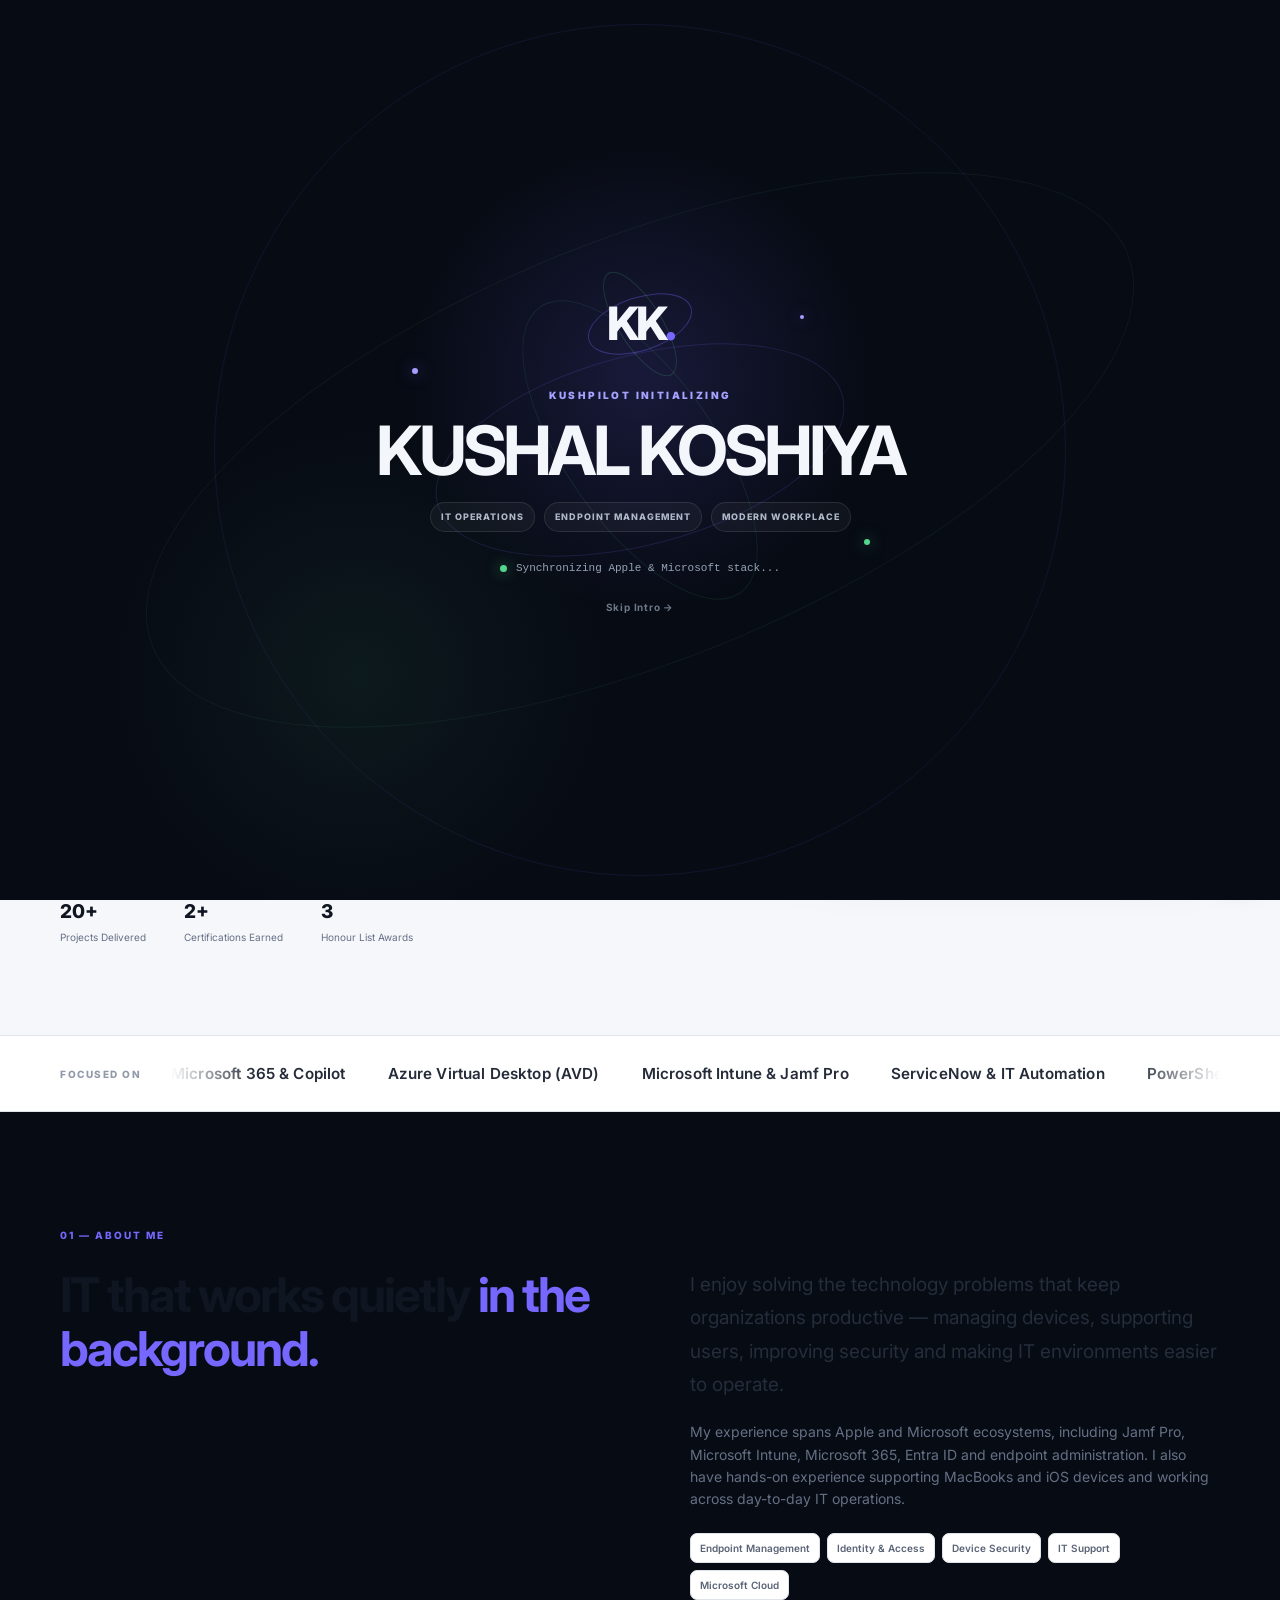
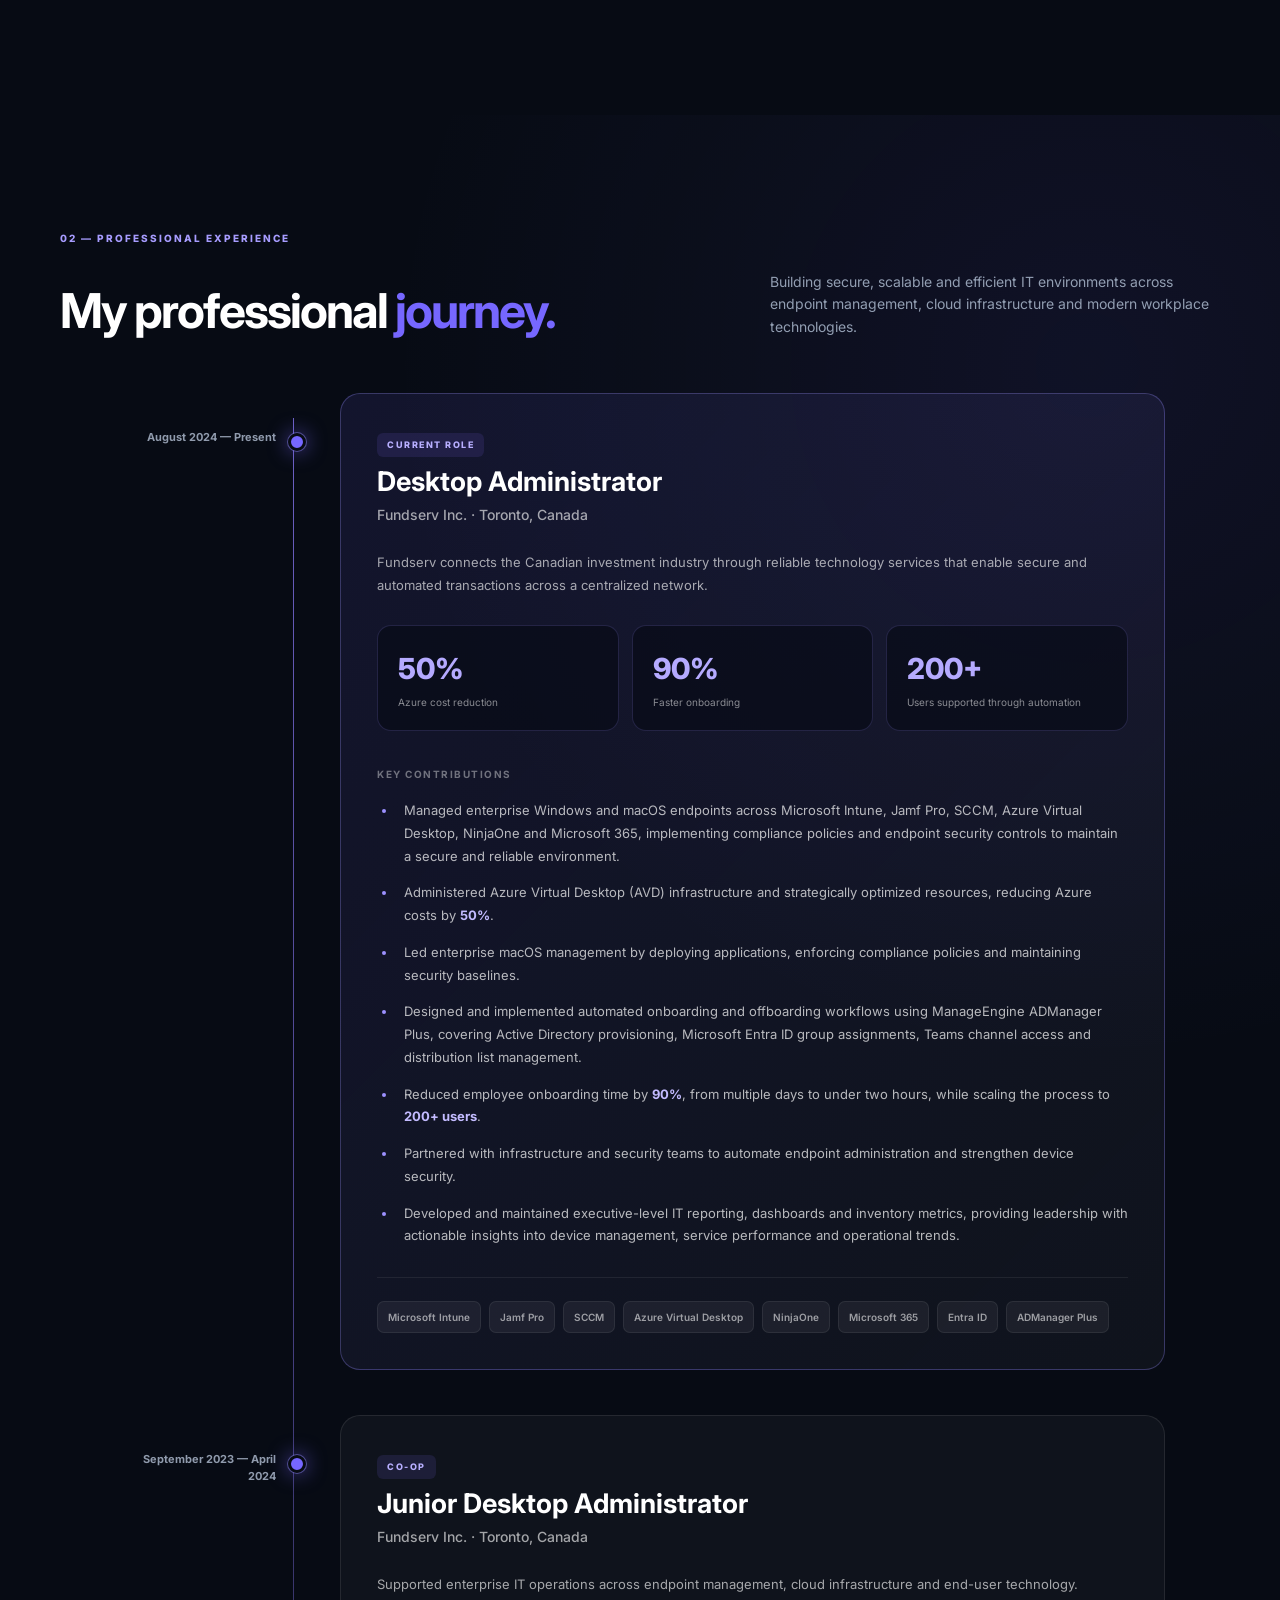
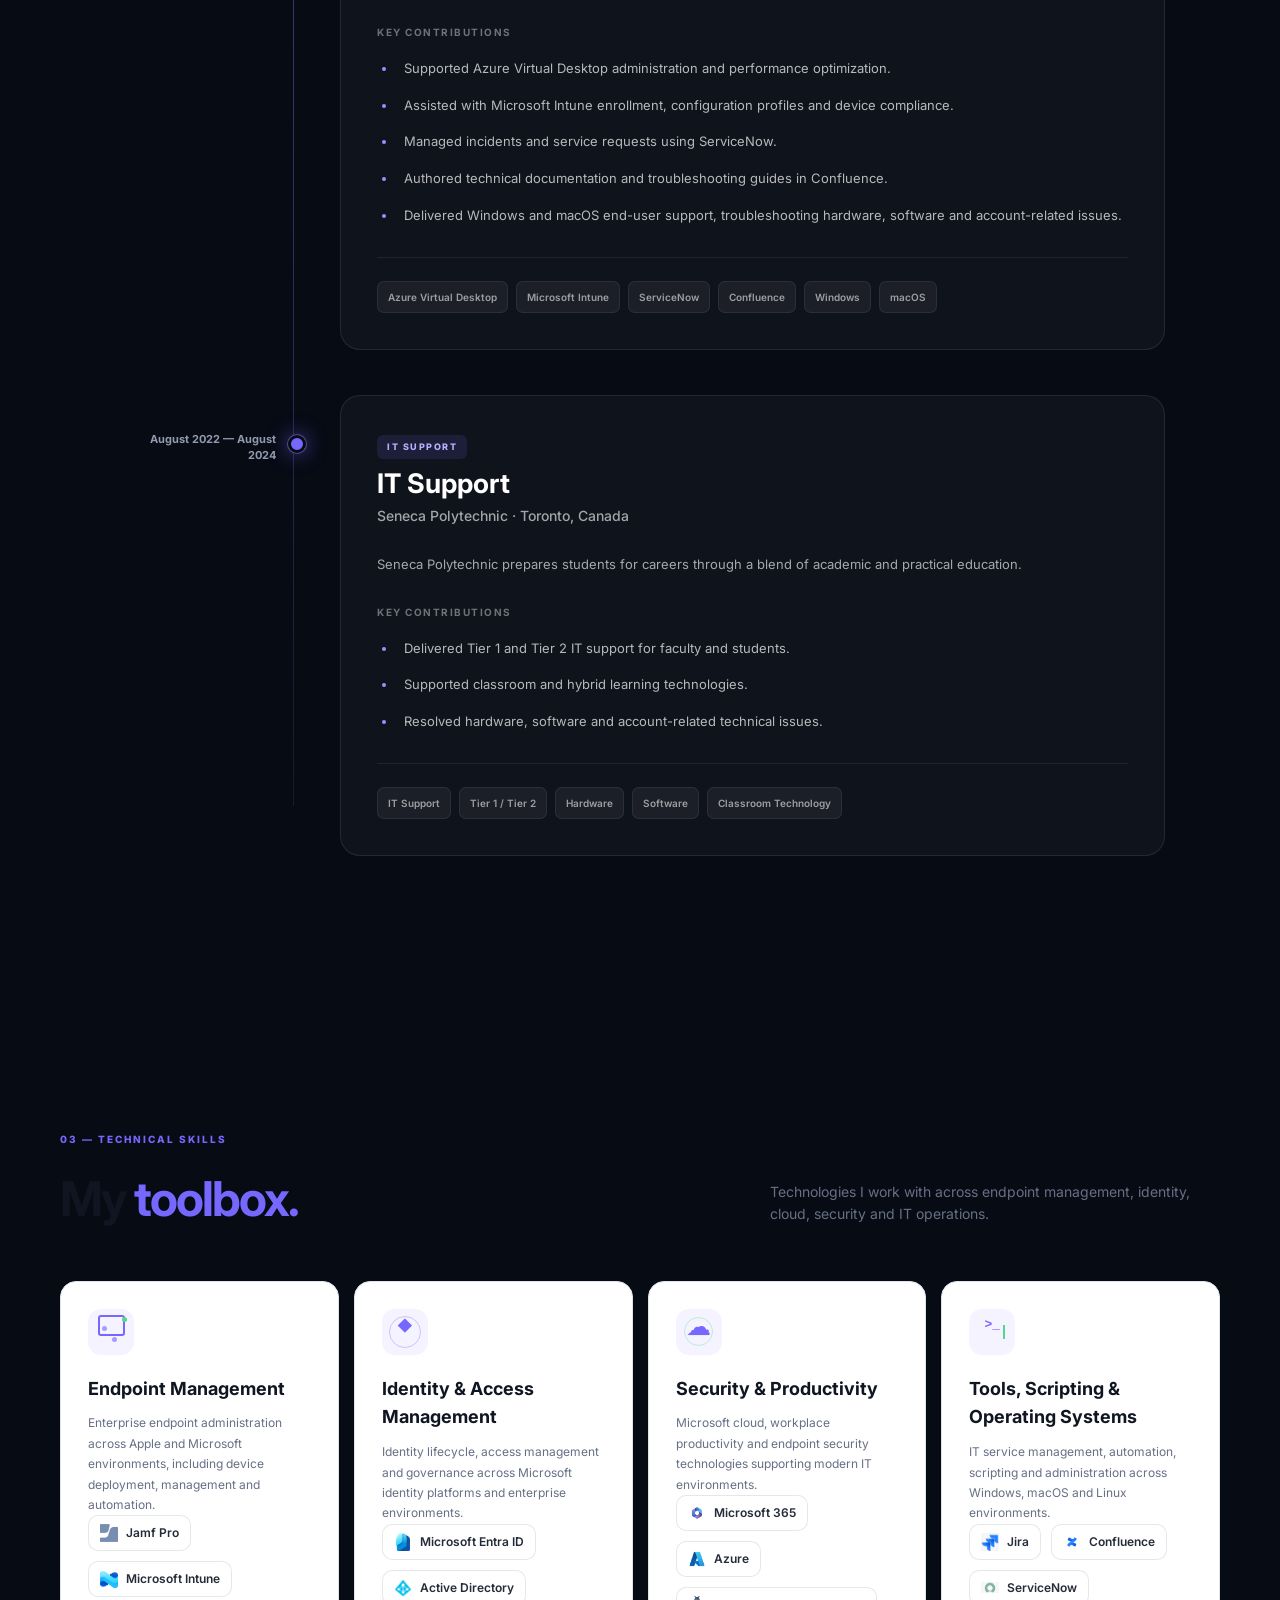
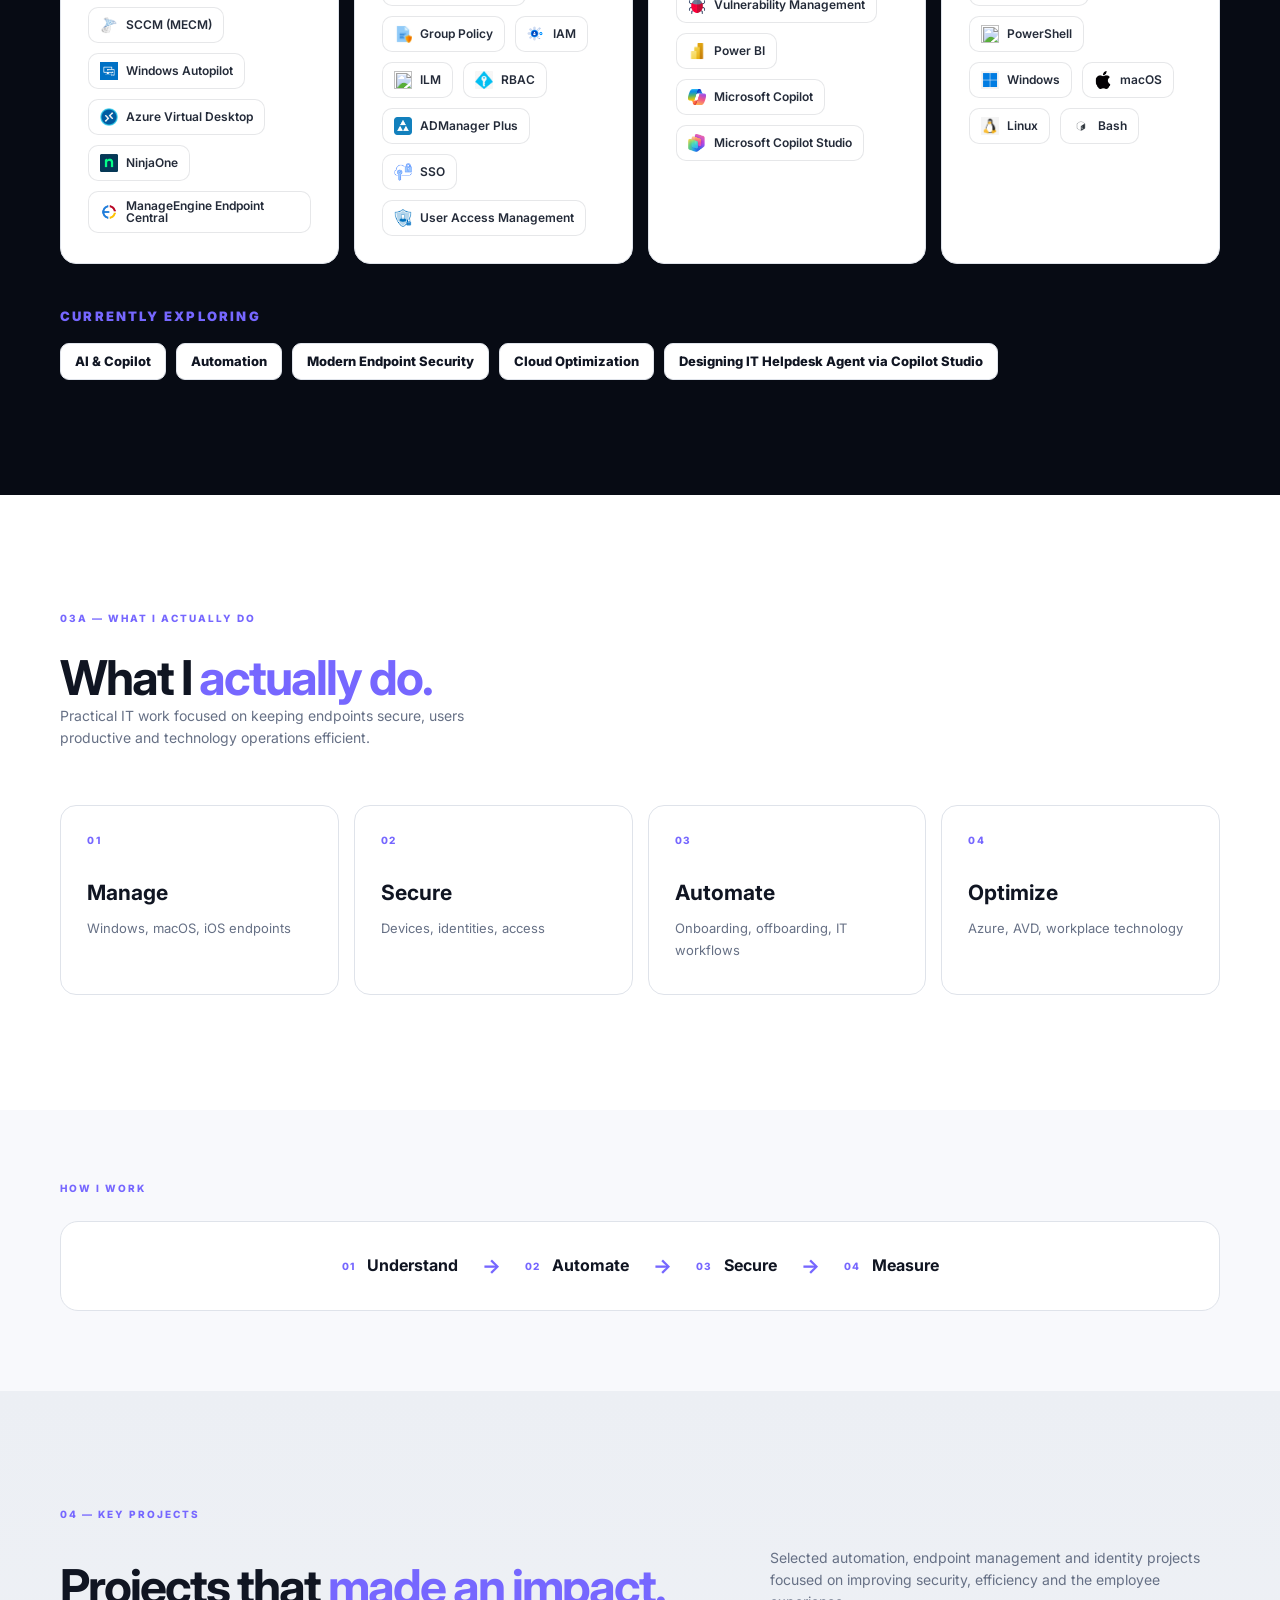
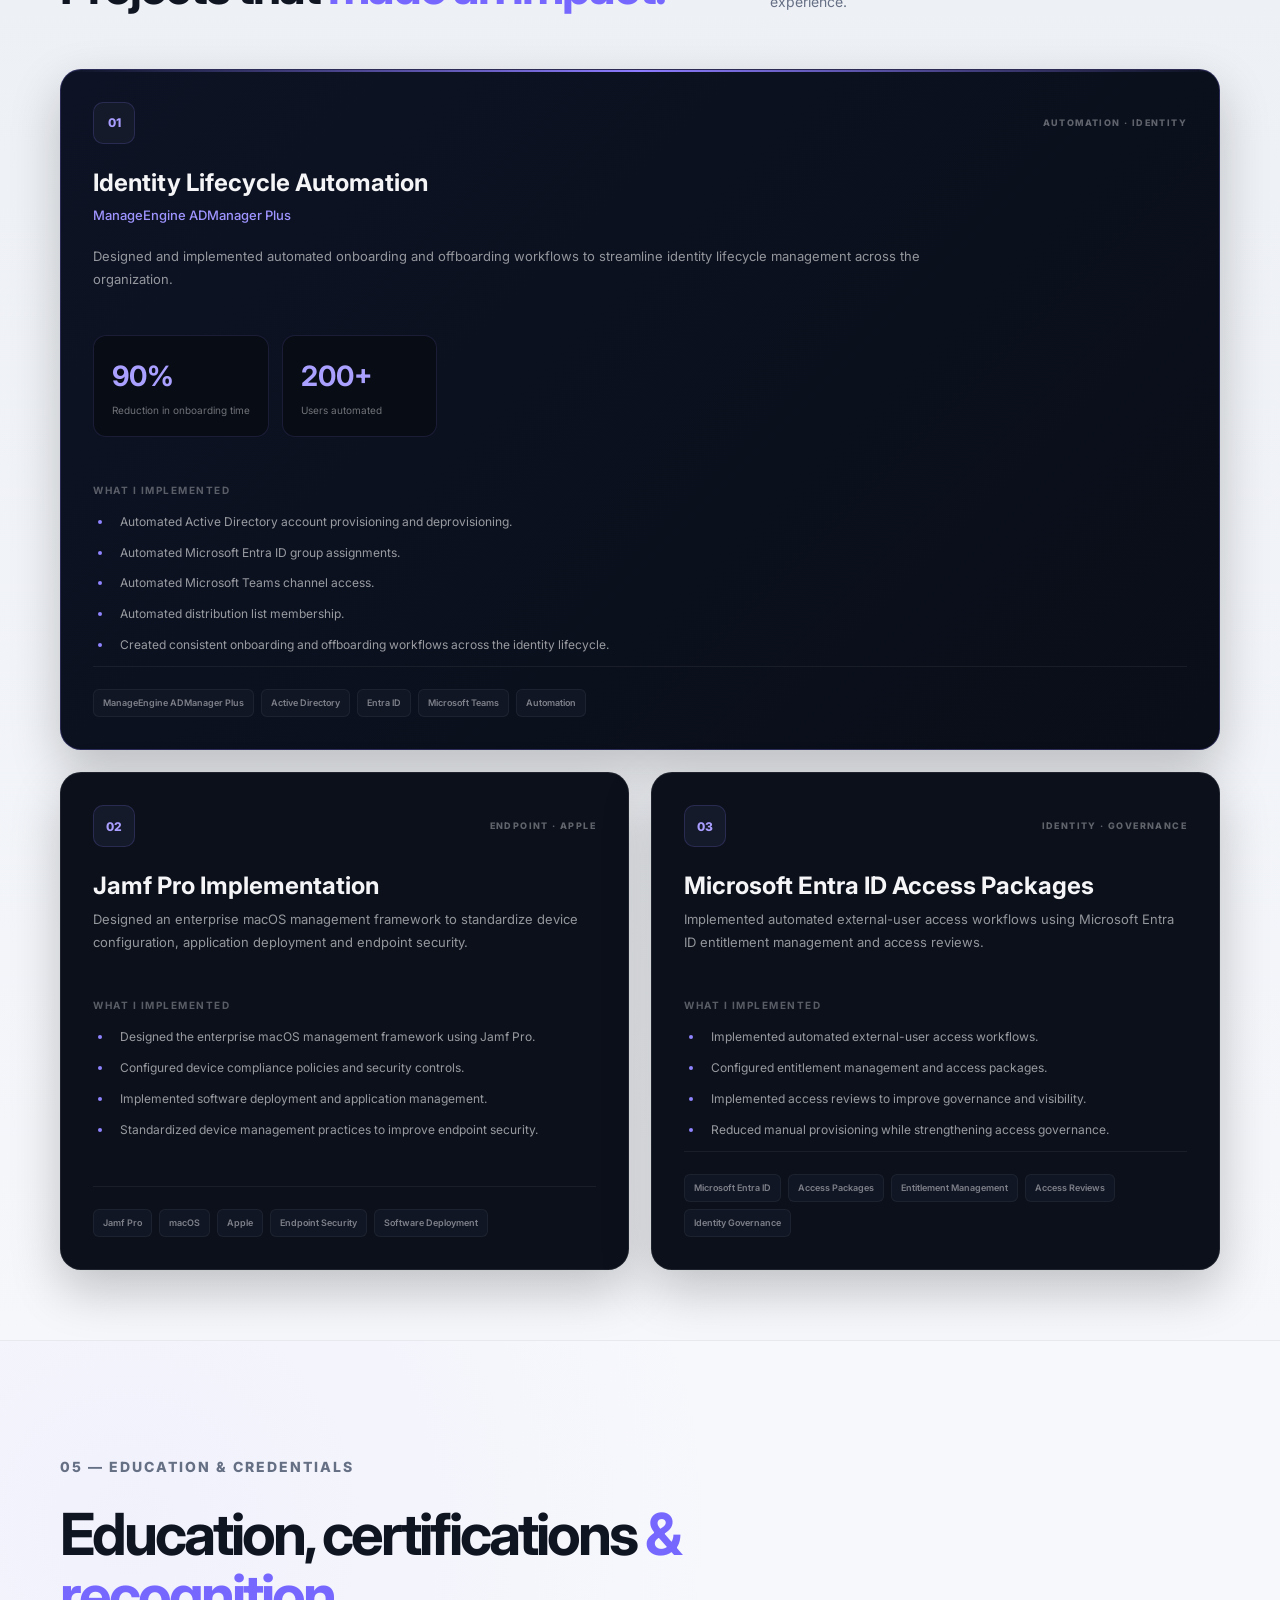
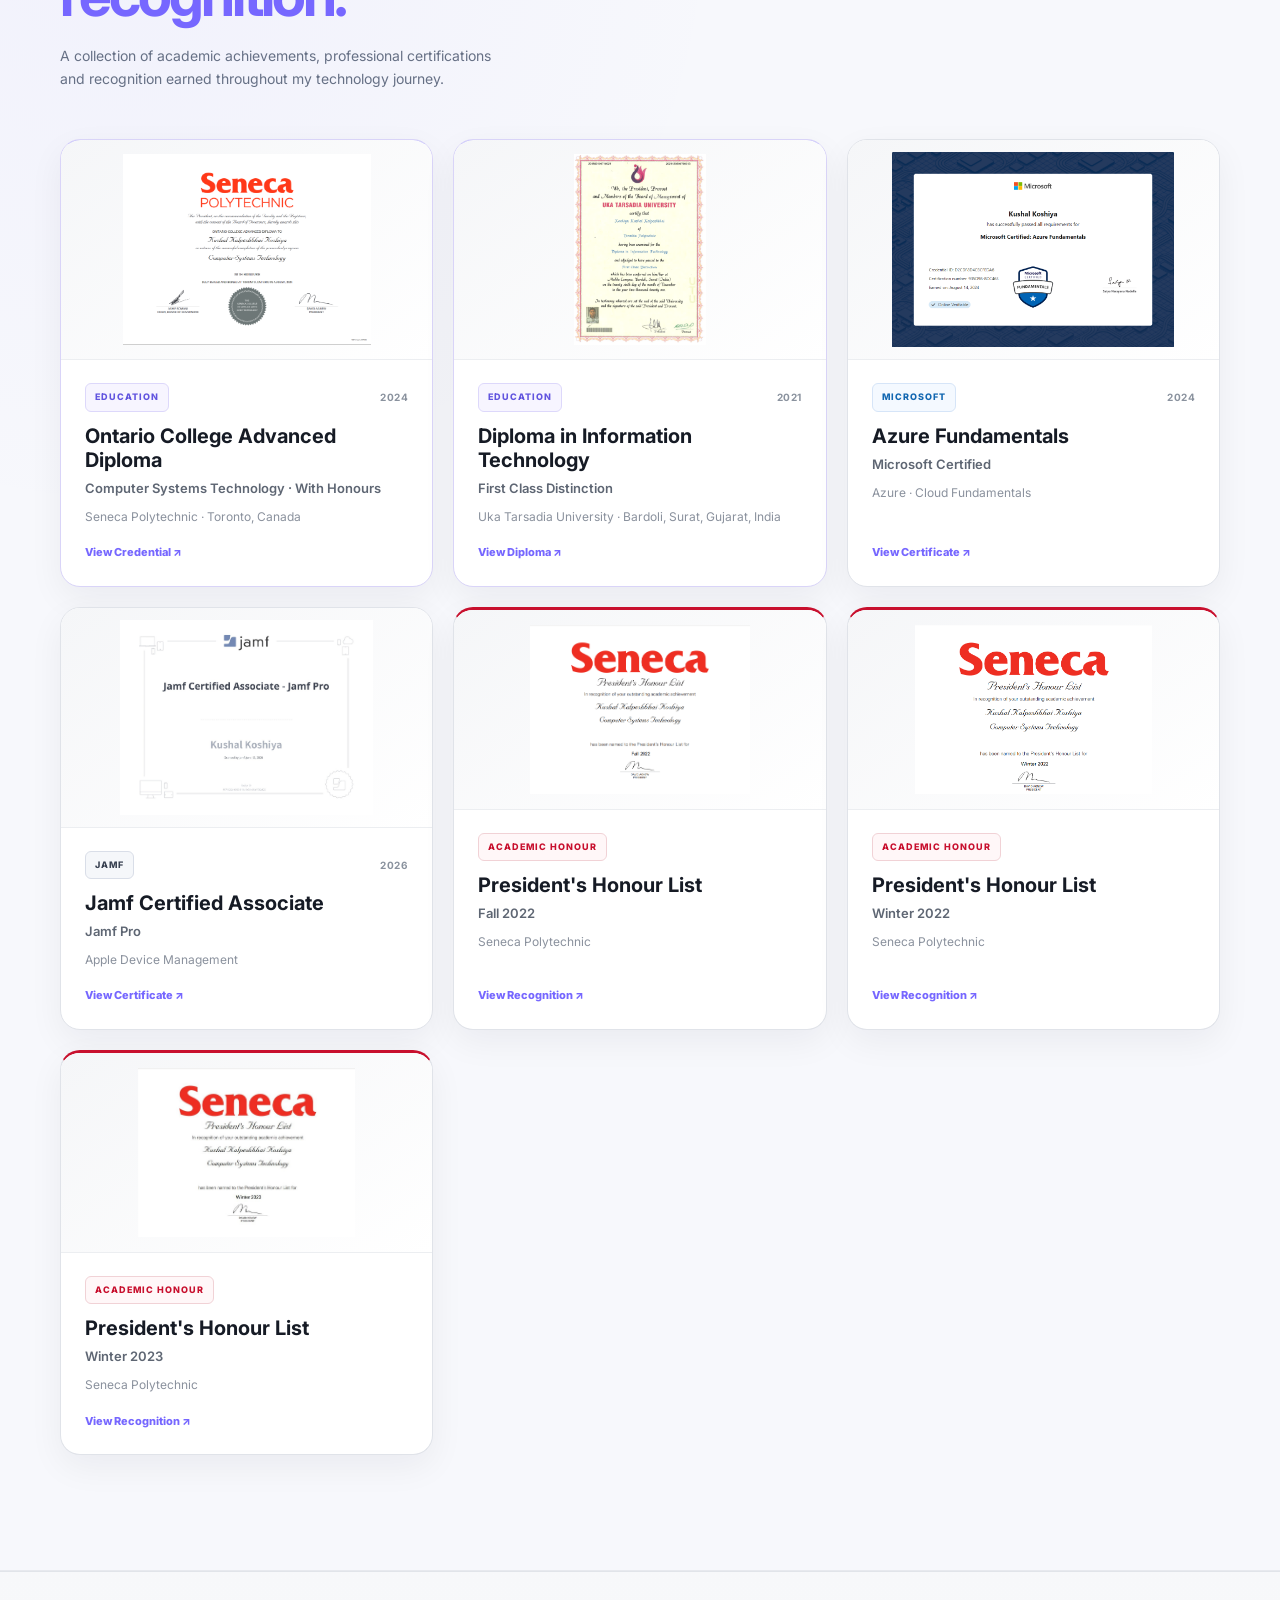
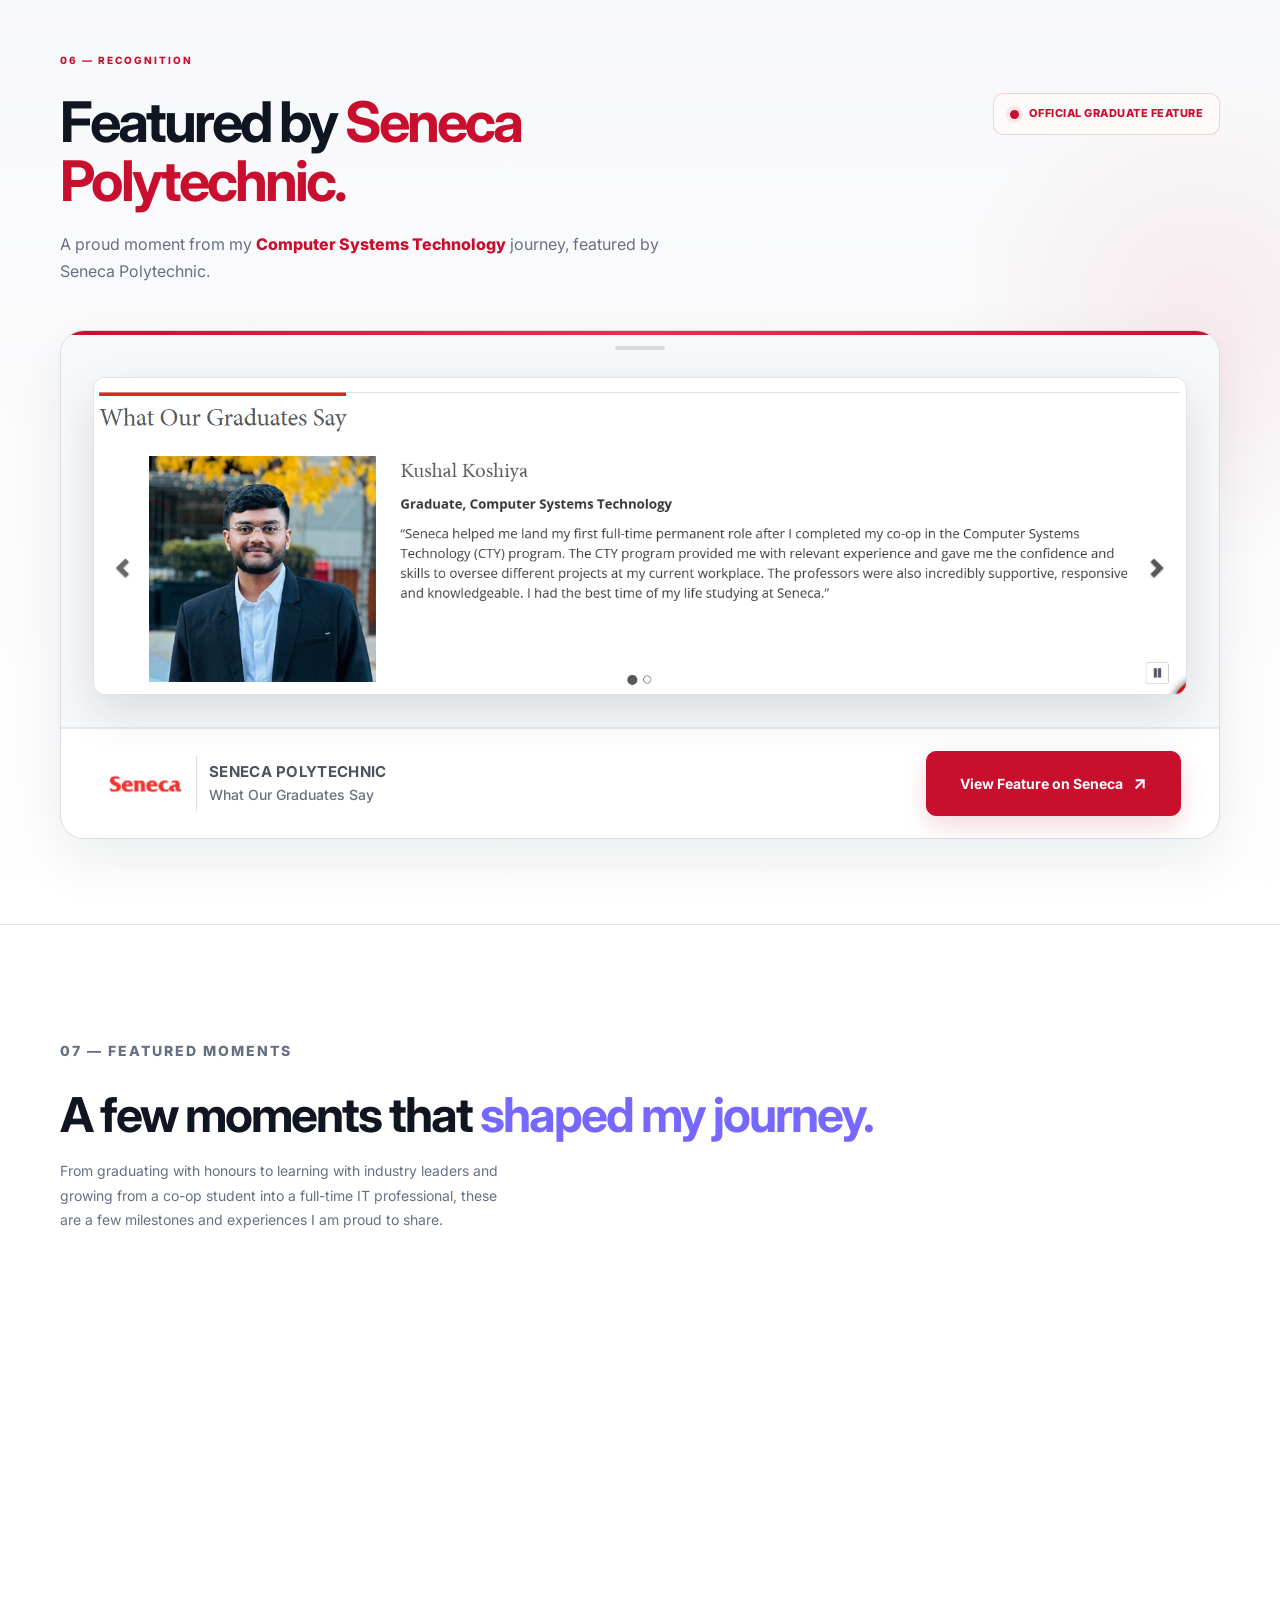
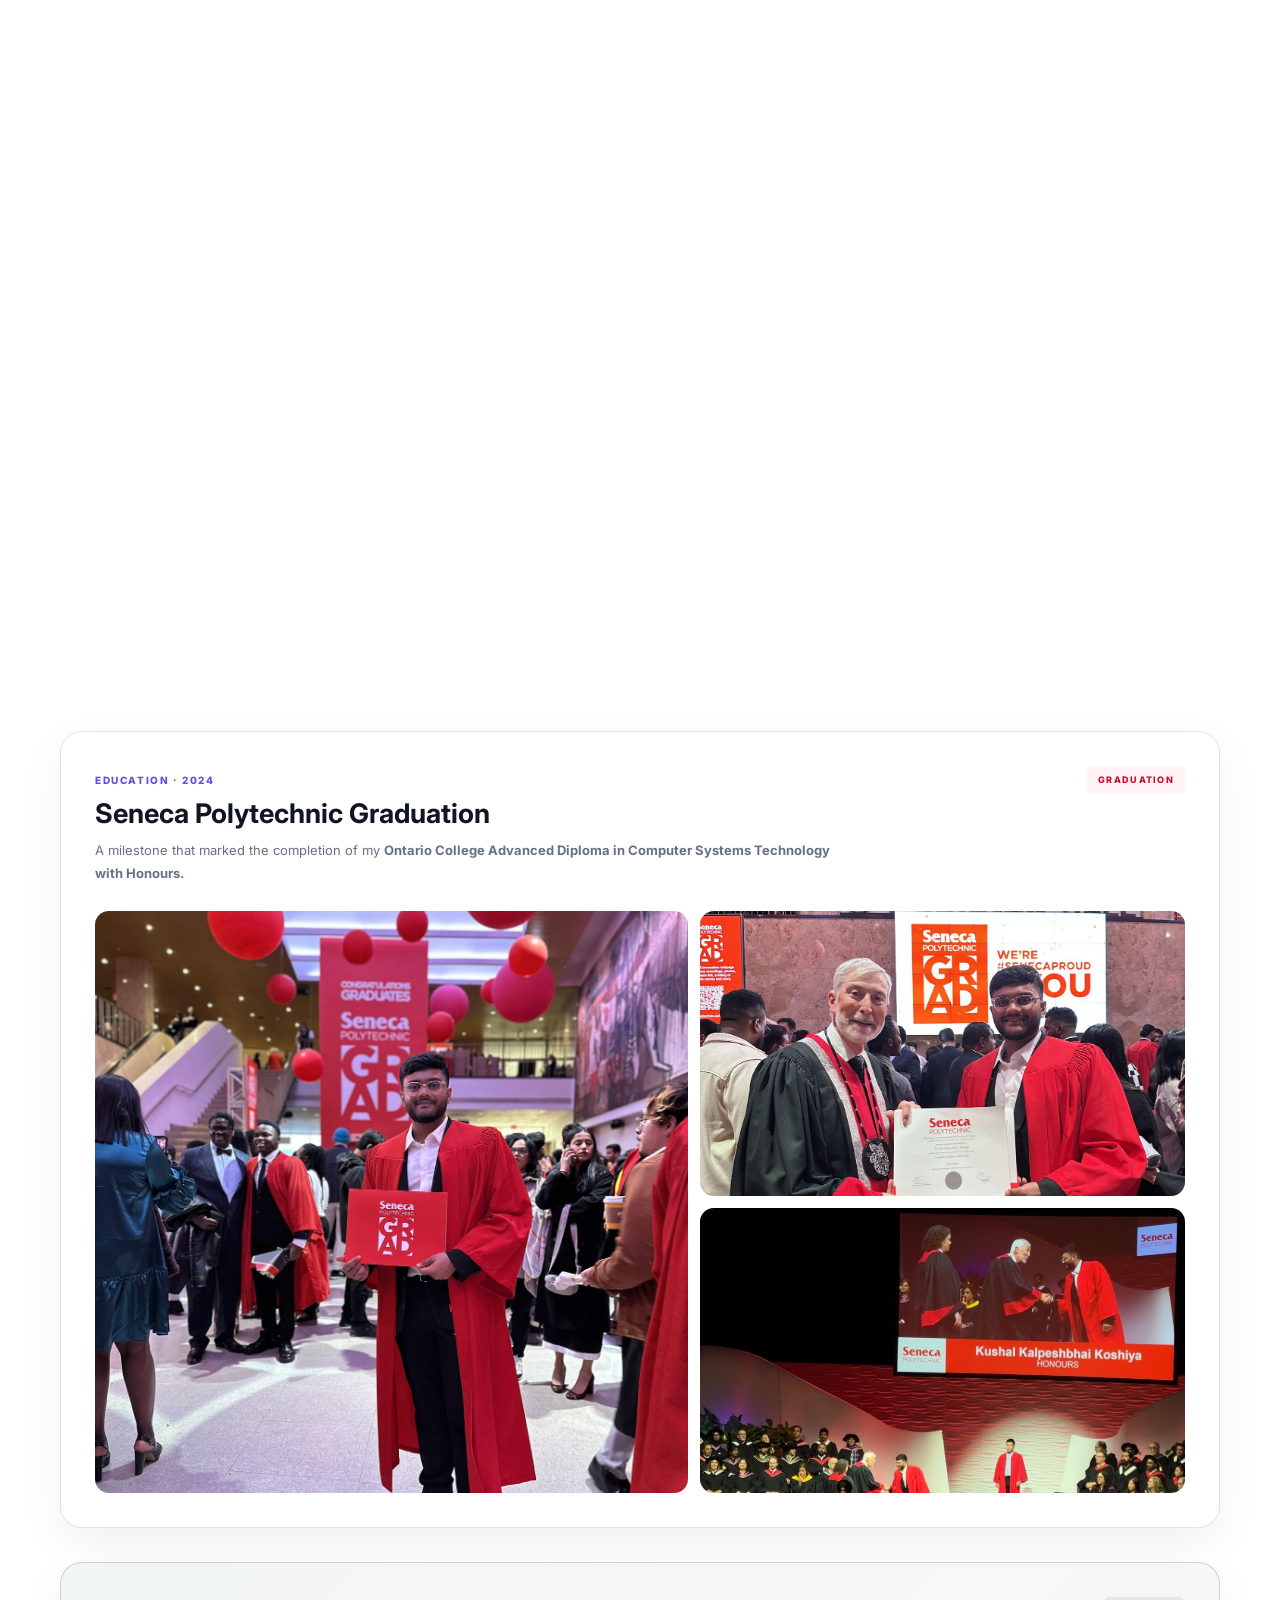
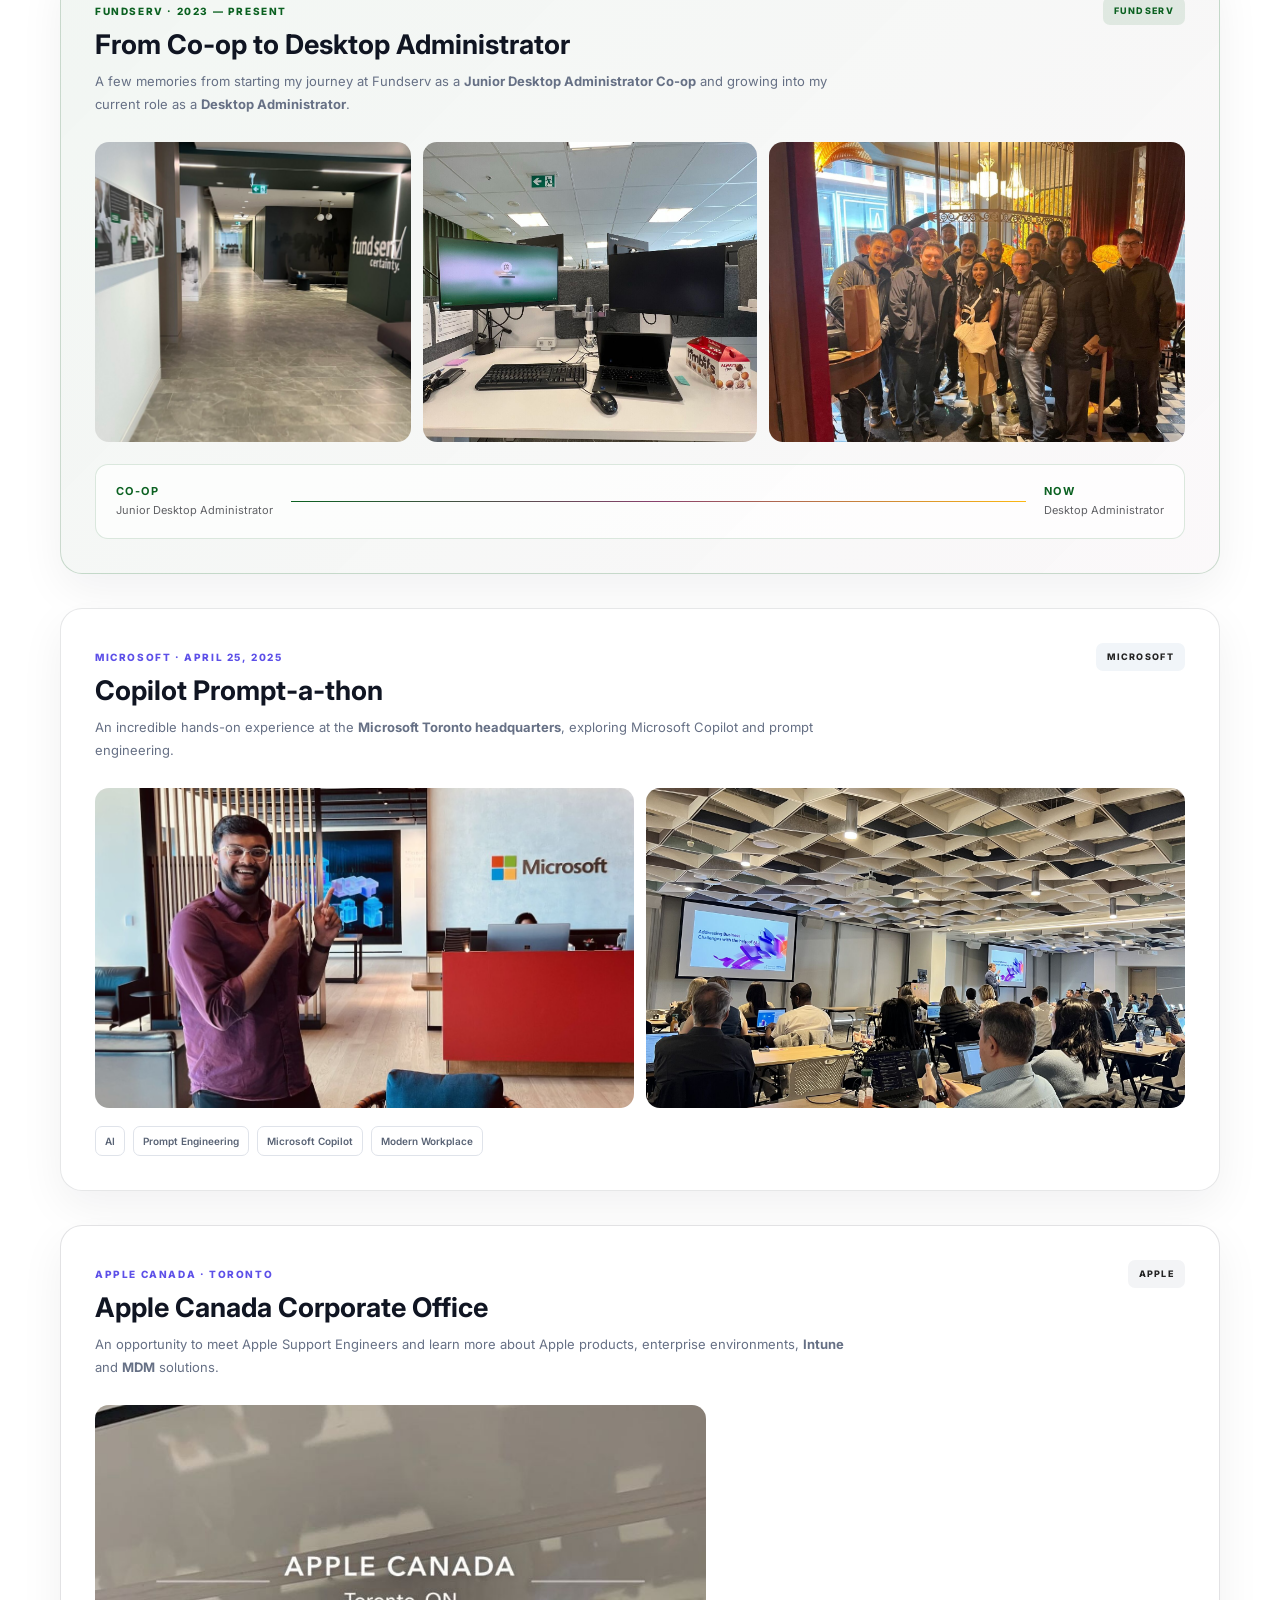
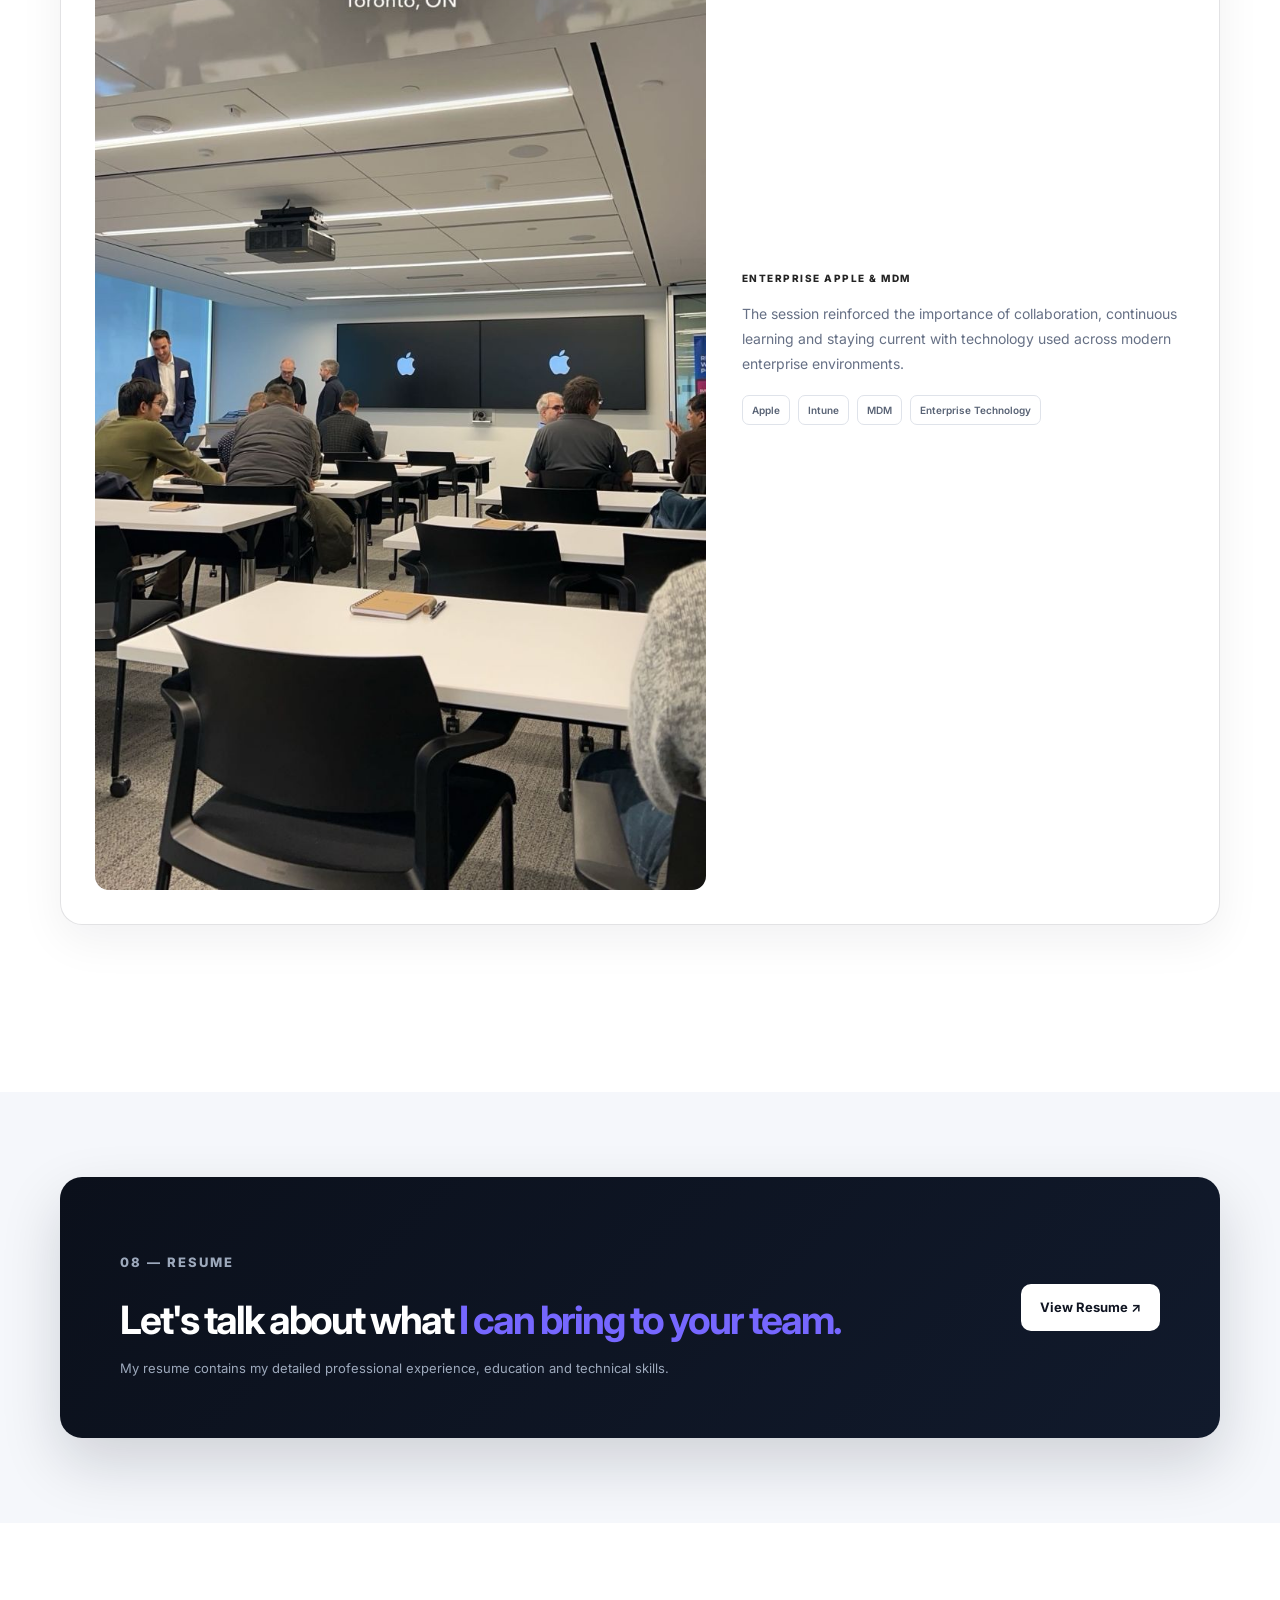
==== index.html @ b2787ade "commit" ====
<!DOCTYPE html>
<html lang="en">
<head>
    <meta charset="UTF-8">
    <meta name="viewport" content="width=device-width, initial-scale=1.0">

    <meta name="description"
          content="Kushal Koshiya — IT Operations, Endpoint Management, Jamf, Microsoft 365, Intune and Entra ID professional.">

    <title>Kushal Koshiya</title>
<link rel="icon" href="data:image/svg+xml,<svg xmlns='http://www.w3.org/2000/svg' viewBox='0 0 64 64'><rect width='64' height='64' rx='14' fill='white'/><text x='32' y='40' text-anchor='middle' font-family='Arial,sans-serif' font-size='25' font-weight='800' fill='black'>KK<tspan fill='%237667ff'>.</tspan></text></svg>">    <link rel="preconnect" href="https://fonts.googleapis.com">
    <link rel="preconnect" href="https://fonts.gstatic.com" crossorigin>

    <link href="https://fonts.googleapis.com/css2?family=Inter:wght@400;500;600;700;800&display=swap"
          rel="stylesheet">

    <link rel="stylesheet" href="style.css">


<script>
(function () {
    const mobileToggle = document.getElementById("mobileNativeThemeToggle");
    if (!mobileToggle) return;

    function syncMobileThemeButton() {
        const isDark = document.documentElement.classList.contains("dark-mode");

        mobileToggle.setAttribute(
            "aria-label",
            isDark ? "Switch to light mode" : "Switch to dark mode"
        );

        mobileToggle.setAttribute("aria-pressed", String(isDark));

        const icon = mobileToggle.querySelector(".mobile-native-theme-icon");
        if (icon) icon.textContent = isDark ? "☀" : "☾";

        const label = mobileToggle.querySelector(".mobile-native-theme-label");
        if (label) label.textContent = isDark ? "Light Mode" : "Dark Mode";
    }

    mobileToggle.addEventListener("click", function () {
        const isDark = document.documentElement.classList.contains("dark-mode");
        document.documentElement.classList.toggle("dark-mode", !isDark);
        syncMobileThemeButton();
    });

    syncMobileThemeButton();
})();
</script>


<style>
/* Currently Exploring — visibility enhancement only */
.currently-learning-title {
    margin-bottom: 16px !important;
    font-size: 13px !important;
    font-weight: 900 !important;
    letter-spacing: 2.2px !important;
}

.currently-learning-pills {
    display: flex;
    flex-wrap: wrap;
    gap: 10px;
}

.currently-learning-pills span {
    display: inline-flex;
    align-items: center;
    padding: 10px 14px;
    border: 1px solid var(--border);
    border-radius: 9px;
    background: var(--white);
    color: var(--text);
    font-size: 13px;
    font-weight: 800;
    line-height: 1.2;
}

html.dark-mode .currently-learning-pills span {
    background: #151d2c;
    border-color: rgba(255,255,255,0.12);
    color: #f3f6fb;
}

@media (max-width: 600px) {
    .currently-learning-title {
        font-size: 12px !important;
    }

    .currently-learning-pills span {
        font-size: 12px;
        padding: 9px 12px;
    }
}
</style>



</head>

<body>


<!-- ================= CINEMATIC INTRO ================= -->

<div class="portfolio-intro" id="portfolioIntro">

    <div class="portfolio-intro-orbit" aria-hidden="true">
        <span class="intro-orbit-ring intro-orbit-ring-one"></span>
        <span class="intro-orbit-ring intro-orbit-ring-two"></span>
        <span class="intro-orbit-node intro-node-one"></span>
        <span class="intro-orbit-node intro-node-two"></span>
        <span class="intro-orbit-node intro-node-three"></span>
    </div>

    <div class="portfolio-intro-content">

        <div class="portfolio-intro-logo">
            <span>KK<span class="portfolio-intro-dot">.</span></span>
        </div>

        <p class="portfolio-intro-kicker">
            KUSHPILOT INITIALIZING
        </p>

        <h1>
            KUSHAL KOSHIYA
        </h1>

        <div class="portfolio-intro-systems">

            <span>IT OPERATIONS</span>
            <span>ENDPOINT MANAGEMENT</span>
            <span>MODERN WORKPLACE</span>

        </div>

        <div class="portfolio-intro-status">

            <span class="intro-status-dot"></span>
            <span id="portfolioIntroStatus">
                Initializing portfolio systems...
            </span>

        </div>

        <button
            class="portfolio-intro-skip"
            id="portfolioIntroSkip"
            type="button">
            Skip Intro →
        </button>

    </div>

</div>



<!-- ================= NAVIGATION ================= -->

<header class="navbar">

    <div class="container nav-container">

        <a href="#home" class="logo" aria-label="Kushal Koshiya — home">
            <span class="logo-orbit" aria-hidden="true">
                <span class="logo-orbit-ring logo-orbit-ring-one"></span>
                <span class="logo-orbit-ring logo-orbit-ring-two"></span>
                <span class="logo-orbit-node logo-orbit-node-one">AI</span>
                <span class="logo-orbit-node logo-orbit-node-two"></span>
                <span class="logo-orbit-node logo-orbit-node-three"></span>
            </span>
            <span class="logo-text">KK<span class="logo-dot">.</span></span>
        </a>


        <!-- iPhone/iPad navigation: CSS-native drawer -->
        <input
            type="checkbox"
            id="mobileNavNative"
            class="mobile-nav-native-input"
            aria-label="Open navigation">

        <label
            for="mobileNavNative"
            class="mobile-nav-native-button"
            aria-label="Open navigation">
            <span class="mobile-nav-native-open">☰</span>
            <span class="mobile-nav-native-close">×</span>
        </label>

        <div class="mobile-nav-native-backdrop" aria-hidden="true"></div>

        <aside class="mobile-nav-native-panel" aria-label="Mobile navigation">

            <a href="#about">About</a>

            <details>
                <summary>
                    <span>Experience</span>
                    <span>⌄</span>
                </summary>
                <a href="#experience"><span>02</span> Professional Experience</a>
                <a href="#fundserv-current"><span>01</span> Fundserv</a>
                <a href="#fundserv-coop"><span>02</span> Fundserv Co-op</a>
                <a href="#seneca-experience"><span>03</span> Seneca Polytechnic</a>
            </details>

            <details>
                <summary>
                    <span>Skills</span>
                    <span>⌄</span>
                </summary>
                <a href="#skills"><span>03</span> Technical Skills</a>
                <a href="#what-i-do"><span>03A</span> What I Actually Do</a>
                <a href="#how-i-work"><span>→</span> How I Work</a>
            </details>

            <a class="mobile-project-link" href="#projects">Projects</a>

            <details>
                <summary>
                    <span>Credentials</span>
                    <span>⌄</span>
                </summary>
                <a href="#credentials"><span>05</span> Education &amp; Credentials</a>
                <a href="#credential-seneca"><span>ED</span> Seneca Polytechnic</a>
                <a href="#credential-utu"><span>ED</span> Uka Tarsadia University</a>
                <a href="#credential-certifications"><span>CT</span> Certifications</a>
                <a href="#credential-awards"><span>AW</span> President's Honour List</a>
                <a href="#seneca-feature"><span>06</span> Seneca Recognition</a>
            </details>

            <details>
                <summary>
                    <span>Moments</span>
                    <span>⌄</span>
                </summary>
                <a href="#moments"><span>07</span> Featured Moments</a>
                <a href="#moment-graduation"><span>01</span> Graduation</a>
                <a href="#moment-fundserv"><span>02</span> Fundserv Journey</a>
                <a href="#moment-microsoft"><span>03</span> Microsoft Copilot Prompt-a-thon</a>
                <a href="#moment-apple"><span>04</span> Apple Canada</a>
                <a href="#moment-linkedin"><span>IN</span> LinkedIn Featured Post</a>
            </details>

            <button
                class="mobile-native-theme-toggle"
                id="mobileNativeThemeToggle"
                type="button"
                aria-label="Switch to dark mode"
                aria-pressed="false">
                <span class="mobile-native-theme-icon">☾</span>
                <span class="mobile-native-theme-label">Dark Mode</span>
            </button>

            <a class="mobile-contact-link mobile-nav-native-button-link" href="#contact">Contact</a>

            <a
                class="mobile-resume-link mobile-nav-native-button-link"
                href="assets/resume.pdf"
                target="_blank"
                rel="noopener noreferrer">
                Resume ↗
            </a>

            <a
                class="mobile-nav-native-linkedin"
                href="https://www.linkedin.com/in/kushalkoshiya"
                target="_blank"
                rel="noopener noreferrer">
                <span class="linkedin-icon">in</span>
                LinkedIn ↗
            </a>

        </aside>

        <button
            class="menu-toggle"
            id="menuToggle"
            type="button"
            aria-controls="navMenu"
            aria-expanded="false">
            ☰
        </button>

        <nav id="navMenu">

            <a href="#about">About</a>

            <div class="nav-dropdown">
                <button
                    class="nav-dropdown-toggle"
                    type="button"
                    aria-expanded="false"
                    aria-controls="experienceDropdownMenu">
                    Experience
                    <span class="nav-dropdown-chevron">⌄</span>
                </button>

                <div class="nav-dropdown-menu" id="experienceDropdownMenu">
                    <a href="#experience">
                        <span>02</span>
                        Professional Experience
                    </a>
                    <a href="#fundserv-current">
                        <span>01</span>
                        Fundserv
                    </a>
                    <a href="#fundserv-coop">
                        <span>02</span>
                        Fundserv Co-op
                    </a>
                    <a href="#seneca-experience">
                        <span>03</span>
                        Seneca Polytechnic
                    </a>
                </div>
            </div>

            <div class="nav-dropdown">
                <button
                    class="nav-dropdown-toggle"
                    type="button"
                    aria-expanded="false"
                    aria-controls="skillsDropdownMenu">
                    Skills
                    <span class="nav-dropdown-chevron">⌄</span>
                </button>

                <div class="nav-dropdown-menu" id="skillsDropdownMenu">
                    <a href="#skills">
                        <span>03</span>
                        Technical Skills
                    </a>
                    <a href="#what-i-do">
                        <span>03A</span>
                        What I Actually Do
                    </a>
                    <a href="#how-i-work">
                        <span>→</span>
                        How I Work
                    </a>
                </div>
            </div>

            <a class="mobile-project-link" href="#projects">Projects</a>

            <div class="nav-dropdown">
                <button
                    class="nav-dropdown-toggle"
                    type="button"
                    aria-expanded="false"
                    aria-controls="credentialsDropdownMenu">
                    Credentials
                    <span class="nav-dropdown-chevron">⌄</span>
                </button>

                <div class="nav-dropdown-menu" id="credentialsDropdownMenu">
                    <a href="#credentials">
                        <span>05</span>
                        Education &amp; Credentials
                    </a>
                    <a href="#credential-seneca">
                        <span>ED</span>
                        Seneca Polytechnic
                    </a>
                    <a href="#credential-utu">
                        <span>ED</span>
                        Uka Tarsadia University
                    </a>
                    <a href="#credential-certifications">
                        <span>CT</span>
                        Certifications
                    </a>
                    <a href="#credential-awards">
                        <span>AW</span>
                        President's Honour List
                    </a>
                    <a href="#seneca-feature">
                        <span>06</span>
                        Seneca Recognition
                    </a>
                </div>
            </div>

            <div class="nav-dropdown">
                <button
                    class="nav-dropdown-toggle"
                    type="button"
                    aria-expanded="false"
                    aria-controls="momentsDropdownMenu">
                    Moments
                    <span class="nav-dropdown-chevron">⌄</span>
                </button>

                <div class="nav-dropdown-menu" id="momentsDropdownMenu">
                    <a href="#moments">
                        <span>07</span>
                        Featured Moments
                    </a>
                    <a href="#moment-graduation">
                        <span>01</span>
                        Graduation
                    </a>
                    <a href="#moment-fundserv">
                        <span>02</span>
                        Fundserv Journey
                    </a>
                    <a href="#moment-microsoft">
                        <span>03</span>
                        Microsoft Copilot Prompt-a-thon
                    </a>
                    <a href="#moment-apple">
                        <span>04</span>
                        Apple Canada
                    </a>
                    <a href="#moment-linkedin">
                        <span>IN</span>
                        LinkedIn Featured Post
                    </a>
                </div>
            </div>
            <a href="#contact">Contact</a>

            <a href="assets/resume.pdf"
                target="_blank"
                rel="noopener noreferrer"
                class="nav-resume">
                Resume ↗
            </a>

            <button
                class="theme-toggle"
                id="themeToggle"
                type="button"
                aria-label="Switch to dark mode"
                aria-pressed="false">
                <span class="theme-icon theme-icon-sun">☀</span>
                <span class="theme-icon theme-icon-moon">☾</span>
            </button>

            <a
                href="https://www.linkedin.com/in/kushalkoshiya"
                target="_blank"
                rel="noopener noreferrer"
                class="nav-linkedin"
                aria-label="Open Kushal Koshiya's LinkedIn profile">
                <span class="linkedin-icon">in</span>
                LinkedIn
                <span class="linkedin-arrow">↗</span>
            </a>

        </nav>

    </div>

</header>


<!-- ================= HERO ================= -->

<section id="home" class="hero">

    <div class="container hero-grid">

        <!-- ================= HERO CONTENT ================= -->

        <div class="hero-content">

            <div class="availability">

                <a
                    href="https://www.fundserv.com"
                    target="_blank"
                    rel="noopener noreferrer"
                    class="fundserv-brand"
                    aria-label="Visit Fundserv website">

                    <img
                        src="assets/fundserv-tick-transparent.png"
                        alt="Fundserv"
                        class="fundserv-tick"
                    >

                    <span class="fundserv-name">
                        fundserv
                    </span>

                </a>

                <span class="status-dot" aria-hidden="true"></span>

                <span class="availability-text">
                    Currently employed
                </span>

            </div>
            <p class="eyebrow">
                 IT OPERATIONS • ENDPOINT MANAGEMENT • MODERN WORKPLACE TECHNOLOGIES
            </p>

            <h1>
                Modern IT Operations.
                Secure Endpoints.
                <span>Better Experiences.</span>
            </h1>

            <p class="hero-description">

    I'm <strong class="hero-name">Kushal Koshiya</strong>, an IT professional focused on
    endpoint management, Apple administration, Microsoft 365,
    Intune, Entra ID and modern IT operations.

</p>

            <div class="hero-buttons">

                <a href="#experience" class="button primary">
                    Explore My Experience ↓
                </a>

                <a
    href="https://www.linkedin.com/in/kushalkoshiya"
    target="_blank"
    rel="noopener noreferrer"
    class="button linkedin-button">

    <span class="linkedin-icon">in</span>
    LinkedIn
    <span class="linkedin-arrow">↗</span>

</a>

            </div>

            <div class="stats">

                <div>
                    <strong>3+</strong>
                    <small>Years IT Experience</small>
                </div>

                <div>
                    <strong>2+</strong>
                    <small>Years at Fundserv</small>
                </div>

                <div>
                    <strong>Apple + Microsoft</strong>
                    <small>Endpoint Ecosystems</small>
                </div>

            </div>

            <!-- ================= HOME ACHIEVEMENT HIGHLIGHTS ================= -->
            <div class="stats home-achievements" style="margin-top: 1.25rem;">

                <div>
                    <strong>20+</strong>
                    <small>Projects Delivered</small>
                </div>

                <div>
                    <strong>2+</strong>
                    <small>Certifications Earned</small>
                </div>

                <div>
                    <strong>3</strong>
                    <small>Honour List Awards</small>
                </div>

            </div>

        </div>


        <!-- ================= ANIMATED TECH PHOTO ================= -->

        <div class="tech-photo">

            <!-- Animated background grid -->
            <div class="tech-grid"></div>


            <!-- Glowing connection lines -->

            <div class="tech-line line-1"></div>
            <div class="tech-line line-2"></div>
            <div class="tech-line line-3"></div>
            <div class="tech-line line-4"></div>


            <!-- Floating particles -->

            <div class="tech-particle particle-1"></div>
            <div class="tech-particle particle-2"></div>
            <div class="tech-particle particle-3"></div>
            <div class="tech-particle particle-4"></div>
            <div class="tech-particle particle-5"></div>
            <div class="tech-particle particle-6"></div>


            <!-- Technology symbols -->

            <div class="tech-symbol symbol-1">
                ⌘
            </div>

            <div class="tech-symbol symbol-2">
                ☁
            </div>

            <div class="tech-symbol symbol-3">
                ◇
            </div>

            <div class="tech-symbol symbol-4">
                ◈
            </div>


            <!-- Profile Photo -->

            <div class="profile-photo">

                <img
                    src="assets/kk.png"
                    alt="Kushal Koshiya">

            </div>


            <!-- Small technology labels -->

            <div class="tech-label label-1">
                JAMF
            </div>

            <div class="tech-label label-2">
                INTUNE
            </div>

            <div class="tech-label label-3">
                AI
            </div>

            <div class="tech-label label-4">
                CLOUD
            </div>

        </div>

    </div>

</section>

<!-- ================= TECHNOLOGIES ================= -->

<section class="technology-bar">

    <div class="container technology-container">

        <span class="technology-label">FOCUSED ON</span>

        <div class="technology-marquee">

            <div class="technology-track">

                <div class="technology-set">
                    <strong>Microsoft 365 &amp; Copilot</strong>
                    <strong>Azure Virtual Desktop (AVD)</strong>
                    <strong>Microsoft Intune &amp; Jamf Pro</strong>
                    <strong>ServiceNow &amp; IT Automation</strong>
                    <strong>PowerShell Scripting</strong>
                    <strong>Entra ID &amp; Active Directory</strong>
                    <strong>Endpoint Management (Windows, macOS, iOS)</strong>
                    <strong>Identity &amp; Access Management</strong>
                    <strong>Cloud &amp; Workplace Technology</strong>
                    <strong>Process Automation &amp; IT Operations</strong>
                    <strong>Teams Rooms &amp; Smart Office Technology</strong>
                    <strong>IT Infrastructure &amp; Digital Workplace Solutions</strong>
                </div>

                <!-- Duplicate = seamless loop -->
                <div class="technology-set" aria-hidden="true">
                    <strong>Microsoft 365 &amp; Copilot</strong>
                    <strong>Azure Virtual Desktop (AVD)</strong>
                    <strong>Microsoft Intune &amp; Jamf Pro</strong>
                    <strong>ServiceNow &amp; IT Automation</strong>
                    <strong>PowerShell Scripting</strong>
                    <strong>Entra ID &amp; Active Directory</strong>
                    <strong>Endpoint Management (Windows, macOS, iOS)</strong>
                    <strong>Identity &amp; Access Management</strong>
                    <strong>Cloud &amp; Workplace Technology</strong>
                    <strong>Process Automation &amp; IT Operations</strong>
                    <strong>Teams Rooms &amp; Smart Office Technology</strong>
                    <strong>IT Infrastructure &amp; Digital Workplace Solutions</strong>
                </div>

            </div>

        </div>

    </div>

</section>


<!-- ================= ABOUT ================= -->

<section id="about" class="section">

    <div class="container">

        <p class="section-label">
            01 — ABOUT ME
        </p>

        <div class="two-column">

            <div>

                <h2>
                    IT that works quietly
                    <span>in the background.</span>
                </h2>

            </div>

            <div>

                <p class="large-text">

                    I enjoy solving the technology problems that keep
                    organizations productive — managing devices,
                    supporting users, improving security and making
                    IT environments easier to operate.

                </p>

                <p>

                    My experience spans Apple and Microsoft ecosystems,
                    including Jamf Pro, Microsoft Intune, Microsoft 365,
                    Entra ID and endpoint administration.

                    I also have hands-on experience supporting MacBooks
                    and iOS devices and working across day-to-day
                    IT operations.

                </p>

                <div class="pills">

                    <span>Endpoint Management</span>
                    <span>Identity & Access</span>
                    <span>Device Security</span>
                    <span>IT Support</span>
                    <span>Microsoft Cloud</span>

                </div>

            </div>

        </div>

    </div>

</section>


<!-- ================= PROFESSIONAL EXPERIENCE ================= -->

<section id="experience" class="section dark-section">

    <div class="container">

        <p class="section-label">
            02 — PROFESSIONAL EXPERIENCE
        </p>

        <div class="section-heading">

            <h2>
                My professional
                <span>journey.</span>
            </h2>

            <p>
                Building secure, scalable and efficient IT environments
                across endpoint management, cloud infrastructure and
                modern workplace technologies.
            </p>

        </div>


        <!-- ================= EXPERIENCE TIMELINE ================= -->

        <div class="experience-timeline">


            <!-- ================= FUNDserv — CURRENT ================= -->

            <article id="fundserv-current" class="experience-card featured-experience">

                <div class="experience-top">

                    <div>

                        <span class="experience-status">
                            CURRENT ROLE
                        </span>

                        <h3>
                            Desktop Administrator
                        </h3>

                        <h4>
                            Fundserv Inc. · Toronto, Canada
                        </h4>

                    </div>

                    <div class="experience-date">
                        August 2024 — Present
                    </div>

                </div>


                <p class="company-description">

                    Fundserv connects the Canadian investment industry
                    through reliable technology services that enable
                    secure and automated transactions across a
                    centralized network.

                </p>


                <!-- IMPACT METRICS -->

                <div class="impact-grid">

                    <div class="impact-card">

                        <strong class="count-up" data-target="50" data-suffix="%">0%</strong>

                        <span>
                            Azure cost reduction
                        </span>

                    </div>


                    <div class="impact-card">

                        <strong class="count-up" data-target="90" data-suffix="%">0%</strong>

                        <span>
                            Faster onboarding
                        </span>

                    </div>


                    <div class="impact-card">

                        <strong class="count-up" data-target="200" data-suffix="+">0+</strong>

                        <span>
                            Users supported through automation
                        </span>

                    </div>

                </div>


                <!-- RESPONSIBILITIES -->

                <div class="experience-details">

                    <h5>
                        Key Contributions
                    </h5>

                    <ul>

                        <li>
                            Managed enterprise Windows and macOS endpoints
                            across Microsoft Intune, Jamf Pro, SCCM,
                            Azure Virtual Desktop, NinjaOne and Microsoft 365,
                            implementing compliance policies and endpoint
                            security controls to maintain a secure and
                            reliable environment.
                        </li>

                        <li>
                            Administered Azure Virtual Desktop (AVD)
                            infrastructure and strategically optimized
                            resources, reducing Azure costs by
                            <strong>50%</strong>.
                        </li>

                        <li>
                            Led enterprise macOS management by deploying
                            applications, enforcing compliance policies
                            and maintaining security baselines.
                        </li>

                        <li>
                            Designed and implemented automated
                            onboarding and offboarding workflows using
                            ManageEngine ADManager Plus, covering Active
                            Directory provisioning, Microsoft Entra ID
                            group assignments, Teams channel access and
                            distribution list management.
                        </li>

                        <li>
                            Reduced employee onboarding time by
                            <strong>90%</strong>, from multiple days to
                            under two hours, while scaling the process
                            to <strong>200+ users</strong>.
                        </li>

                        <li>
                            Partnered with infrastructure and security
                            teams to automate endpoint administration
                            and strengthen device security.
                        </li>

                        <li>
                            Developed and maintained executive-level IT
                            reporting, dashboards and inventory metrics,
                            providing leadership with actionable insights
                            into device management, service performance
                            and operational trends.
                        </li>

                    </ul>

                </div>


                <!-- TECHNOLOGIES -->

                <div class="experience-tech">

                    <span>Microsoft Intune</span>
                    <span>Jamf Pro</span>
                    <span>SCCM</span>
                    <span>Azure Virtual Desktop</span>
                    <span>NinjaOne</span>
                    <span>Microsoft 365</span>
                    <span>Entra ID</span>
                    <span>ADManager Plus</span>

                </div>

            </article>


            <!-- ================= FUNDserv — CO-OP ================= -->

            <article id="fundserv-coop" class="experience-card">

                <div class="experience-top">

                    <div>

                        <span class="experience-type">
                            CO-OP
                        </span>

                        <h3>
                            Junior Desktop Administrator
                        </h3>

                        <h4>
                            Fundserv Inc. · Toronto, Canada
                        </h4>

                    </div>

                    <div class="experience-date">
                        September 2023 — April 2024
                    </div>

                </div>


                <p class="company-description">

                    Supported enterprise IT operations across endpoint
                    management, cloud infrastructure and end-user
                    technology.

                </p>


                <div class="experience-details">

                    <h5>
                        Key Contributions
                    </h5>

                    <ul>

                        <li>
                            Supported Azure Virtual Desktop administration
                            and performance optimization.
                        </li>

                        <li>
                            Assisted with Microsoft Intune enrollment,
                            configuration profiles and device compliance.
                        </li>

                        <li>
                            Managed incidents and service requests using
                            ServiceNow.
                        </li>

                        <li>
                            Authored technical documentation and
                            troubleshooting guides in Confluence.
                        </li>

                        <li>
                            Delivered Windows and macOS end-user support,
                            troubleshooting hardware, software and
                            account-related issues.
                        </li>

                    </ul>

                </div>


                <div class="experience-tech">

                    <span>Azure Virtual Desktop</span>
                    <span>Microsoft Intune</span>
                    <span>ServiceNow</span>
                    <span>Confluence</span>
                    <span>Windows</span>
                    <span>macOS</span>

                </div>

            </article>


            <!-- ================= SENECA ================= -->

            <article id="seneca-experience" class="experience-card">

                <div class="experience-top">

                    <div>

                        <span class="experience-type">
                            IT SUPPORT
                        </span>

                        <h3>
                            IT Support
                        </h3>

                        <h4>
                            Seneca Polytechnic · Toronto, Canada
                        </h4>

                    </div>

                    <div class="experience-date">
                        August 2022 — August 2024
                    </div>

                </div>


                <p class="company-description">

                    Seneca Polytechnic prepares students for careers
                    through a blend of academic and practical education.

                </p>


                <div class="experience-details">

                    <h5>
                        Key Contributions
                    </h5>

                    <ul>

                        <li>
                            Delivered Tier 1 and Tier 2 IT support
                            for faculty and students.
                        </li>

                        <li>
                            Supported classroom and hybrid learning
                            technologies.
                        </li>

                        <li>
                            Resolved hardware, software and
                            account-related technical issues.
                        </li>

                    </ul>

                </div>


                <div class="experience-tech">

                    <span>IT Support</span>
                    <span>Tier 1 / Tier 2</span>
                    <span>Hardware</span>
                    <span>Software</span>
                    <span>Classroom Technology</span>

                </div>

            </article>


        </div>

    </div>

</section>


<!-- ================= SKILLS ================= -->

<section id="skills" class="section">

    <div class="container">

        <p class="section-label">
            03 — TECHNICAL SKILLS
        </p>

        <div class="section-heading">

            <h2>
                My
                <span>toolbox.</span>
            </h2>

            <p>
                Technologies I work with across endpoint management,
                identity, cloud, security and IT operations.
            </p>

        </div>


        <div class="skills-grid">


            <div class="skill-card">

                <div class="skill-icon">
                    
                </div>

                <h3>
                    Endpoint Management
                </h3>

                <p>
                    Enterprise endpoint administration across Apple and
                    Microsoft environments, including device deployment,
                    management and automation.
                </p>

                <div class="skill-logo-tags">

    <span class="skill-logo-tag">
        <img src="assets/jamf.png" alt="" aria-hidden="true">
        Jamf Pro
    </span>

    <span class="skill-logo-tag">
        <img src="assets/intune.jpg" alt="" aria-hidden="true">
        Microsoft Intune
    </span>

    <span class="skill-logo-tag">
        <img src="assets/sccm manager.png" alt="" aria-hidden="true">
        SCCM (MECM)
    </span>

    <span class="skill-logo-tag">
        <img src="assets/autopilot.png" alt="" aria-hidden="true">
        Windows Autopilot
    </span>

    <span class="skill-logo-tag">
        <img src="assets/avd.jpg" alt="" aria-hidden="true">
        Azure Virtual Desktop
    </span>

    <span class="skill-logo-tag">
        <img src="assets/ninjaone.png" alt="" aria-hidden="true">
        NinjaOne
    </span>

    <span class="skill-logo-tag">
        <img src="assets/endpoint central.png" alt="" aria-hidden="true">
        ManageEngine Endpoint Central
    </span>

</div>

            </div>


            <div class="skill-card">

                <div class="skill-icon">
                    ◈
                </div>

                <h3>
                    Identity &amp; Access Management
                </h3>

                <p>
                    Identity lifecycle, access management and governance
                    across Microsoft identity platforms and enterprise
                    environments.
                </p>

                <div class="skill-logo-tags">

    <span class="skill-logo-tag">
        <img src="assets/entra.png" alt="" aria-hidden="true">
        Microsoft Entra ID
    </span>

    <span class="skill-logo-tag">
        <img src="assets/active-directory.png" alt="" aria-hidden="true">
        Active Directory
    </span>

    <span class="skill-logo-tag">
        <img src="assets/gpo.jpg" alt="" aria-hidden="true">
        Group Policy
    </span>

   <span class="skill-logo-tag">
        <img src="assets/iam.png" alt="" aria-hidden="true">
        IAM
    </span>

    <span class="skill-logo-tag">
        <img src="assets/ILM.png" alt="" aria-hidden="true">
        ILM
    </span>

    <span class="skill-logo-tag">
        <img src="assets/RBAC.png" alt="" aria-hidden="true">
        RBAC
    </span>

    <span class="skill-logo-tag">
        <img src="assets/admanager-plus.png" alt="" aria-hidden="true">
        ADManager Plus
    </span>

   <span class="skill-logo-tag">
        <img src="assets/sso.png" alt="" aria-hidden="true">
        SSO
    </span>
    <span class="skill-logo-tag">
        <img src="assets/user-access-management.png" alt="" aria-hidden="true">
        User Access Management
    </span>
</div>

            </div>

            <div class="skill-card">

                <div class="skill-icon">
                    ☁
                </div>

                <h3>
                    Security &amp; Productivity
                </h3>

                <p>
                    Microsoft cloud, workplace productivity and endpoint
                    security technologies supporting modern IT environments.
                </p>

                <div class="skill-logo-tags">

    <span class="skill-logo-tag">
        <img src="assets/m365.png" alt="" aria-hidden="true">
        Microsoft 365
    </span>

    <span class="skill-logo-tag">
        <img src="assets/azure.png" alt="" aria-hidden="true">
        Azure
    </span>

    <span class="skill-logo-tag">
        <img src="assets/bug.png" alt="" aria-hidden="true">
       Vulnerability Management
    </span>

    <span class="skill-logo-tag">
        <img src="assets/powerbi.png" alt="" aria-hidden="true">
        Power BI
    </span>

    <span class="skill-logo-tag">
        <img src="assets/copilot.png" alt="" aria-hidden="true">
        Microsoft Copilot
    </span>

   <span class="skill-logo-tag">
        <img src="assets/copilot studio.jpg" alt="" aria-hidden="true">
        Microsoft Copilot Studio
    </span>
</div>

            </div>


            <div class="skill-card">

                <div class="skill-icon">
                    ⌘
                </div>

                <h3>
                    Tools, Scripting &amp; Operating Systems
                </h3>

                <p>
                    IT service management, automation, scripting and
                    administration across Windows, macOS and Linux environments.
                </p>

                <div class="skill-logo-tags">

                    <span class="skill-logo-tag">
                        <img src="assets/Jira.png" alt="" aria-hidden="true">
                        Jira
                    </span>

                    <span class="skill-logo-tag">
                        <img src="assets/confluence.png" alt="" aria-hidden="true">
                        Confluence
                    </span>

                    <span class="skill-logo-tag">
                        <img src="assets/snow.png" alt="" aria-hidden="true">
                        ServiceNow
                    </span>

                    <span class="skill-logo-tag">
                        <img src="assets/PS.png" alt="" aria-hidden="true">
                        PowerShell
                    </span>

                    <span class="skill-logo-tag">
                        <img src="assets/windows.png" alt="" aria-hidden="true">
                        Windows
                    </span>

                    <span class="skill-logo-tag">
                        <img src="assets/macos.png" alt="" aria-hidden="true">
                        macOS
                    </span>

                    <span class="skill-logo-tag">
                        <img src="assets/linux.png" alt="" aria-hidden="true">
                        Linux
                    </span>

                     <span class="skill-logo-tag">
                        <img src="assets/bash.png" alt="" aria-hidden="true">
                        Bash
                    </span>

                </div>

            </div>


        </div>

        <div class="currently-learning" style="margin-top: 42px;">

            <p class="section-label currently-learning-title">
                CURRENTLY EXPLORING
            </p>

            <div class="currently-learning-pills">

                <span>AI &amp; Copilot</span>
                <span>Automation</span>
                <span>Modern Endpoint Security</span>
                <span>Cloud Optimization</span>
                <span>Designing IT Helpdesk Agent via Copilot Studio</span>

            </div>

        </div>

    </div>

</section>



<!-- ================= WHAT I ACTUALLY DO ================= -->

<section id="what-i-do" class="section what-i-do-section">

    <div class="container">

        <p class="section-label">
            03A — WHAT I ACTUALLY DO
        </p>

        <div class="section-heading">
            <div>
                <h2>
                    What I
                    <span>actually do.</span>
                </h2>

                <p>
                    Practical IT work focused on keeping endpoints secure,
                    users productive and technology operations efficient.
                </p>
            </div>
        </div>

        <div class="what-i-do-grid">

            <article class="what-i-do-card">
                <div class="what-i-do-number">01</div>
                <h3>Manage</h3>
                <p>Windows, macOS, iOS endpoints</p>
            </article>

            <article class="what-i-do-card">
                <div class="what-i-do-number">02</div>
                <h3>Secure</h3>
                <p>Devices, identities, access</p>
            </article>

            <article class="what-i-do-card">
                <div class="what-i-do-number">03</div>
                <h3>Automate</h3>
                <p>Onboarding, offboarding, IT workflows</p>
            </article>

            <article class="what-i-do-card">
                <div class="what-i-do-number">04</div>
                <h3>Optimize</h3>
                <p>Azure, AVD, workplace technology</p>
            </article>

        </div>

    </div>

</section>


<!-- ================= HOW I WORK ================= -->

<section id="how-i-work" class="section how-i-work-section">

    <div class="container">

        <p class="section-label">
            HOW I WORK
        </p>

        <div class="how-i-work-card">

            <div class="how-step">
                <span>01</span>
                <strong>Understand</strong>
            </div>

            <div class="how-arrow">→</div>

            <div class="how-step">
                <span>02</span>
                <strong>Automate</strong>
            </div>

            <div class="how-arrow">→</div>

            <div class="how-step">
                <span>03</span>
                <strong>Secure</strong>
            </div>

            <div class="how-arrow">→</div>

            <div class="how-step">
                <span>04</span>
                <strong>Measure</strong>
            </div>

        </div>

    </div>

</section>


<!-- ================= KEY PROJECTS ================= -->

<section id="projects" class="section projects-section">

    <div class="container">

        <p class="section-label">
            04 — KEY PROJECTS
        </p>

        <div class="section-heading">

            <h2>
                Projects that
                <span>made an impact.</span>
            </h2>

            <p>
                Selected automation, endpoint management and
                identity projects focused on improving security,
                efficiency and the employee experience.
            </p>

        </div>


        <div class="projects-grid">


            <!-- ================= PROJECT 1 ================= -->

            <article class="project-card featured-project">

                <div class="project-header">

                    <span class="project-number">
                        01
                    </span>

                    <span class="project-category">
                        AUTOMATION · IDENTITY
                    </span>

                </div>


                <h3>
                    Identity Lifecycle Automation
                </h3>

                <h4>
                    ManageEngine ADManager Plus
                </h4>


                <p class="project-summary">

                    Designed and implemented automated onboarding
                    and offboarding workflows to streamline identity
                    lifecycle management across the organization.

                </p>


                <!-- PROJECT IMPACT -->

                <div class="project-impact">

                    <div>

                        <strong>90%</strong>

                        <span>
                            Reduction in onboarding time
                        </span>

                    </div>


                    <div>

                        <strong>200+</strong>

                        <span>
                            Users automated
                        </span>

                    </div>

                </div>


                <div class="project-details">

                    <h5>
                        What I implemented
                    </h5>

                    <ul>

                        <li>
                            Automated Active Directory account
                            provisioning and deprovisioning.
                        </li>

                        <li>
                            Automated Microsoft Entra ID group
                            assignments.
                        </li>

                        <li>
                            Automated Microsoft Teams channel
                            access.
                        </li>

                        <li>
                            Automated distribution list membership.
                        </li>

                        <li>
                            Created consistent onboarding and
                            offboarding workflows across the
                            identity lifecycle.
                        </li>

                    </ul>

                </div>


                <div class="project-tech">

                    <span>ManageEngine ADManager Plus</span>
                    <span>Active Directory</span>
                    <span>Entra ID</span>
                    <span>Microsoft Teams</span>
                    <span>Automation</span>

                </div>

            </article>



            <!-- ================= PROJECT 2 ================= -->

            <article class="project-card">

                <div class="project-header">

                    <span class="project-number">
                        02
                    </span>

                    <span class="project-category">
                        ENDPOINT · APPLE
                    </span>

                </div>


                <h3>
                    Jamf Pro Implementation
                </h3>


                <p class="project-summary">

                    Designed an enterprise macOS management framework
                    to standardize device configuration, application
                    deployment and endpoint security.

                </p>


                <div class="project-details">

                    <h5>
                        What I implemented
                    </h5>

                    <ul>

                        <li>
                            Designed the enterprise macOS management
                            framework using Jamf Pro.
                        </li>

                        <li>
                            Configured device compliance policies
                            and security controls.
                        </li>

                        <li>
                            Implemented software deployment and
                            application management.
                        </li>

                        <li>
                            Standardized device management practices
                            to improve endpoint security.
                        </li>

                    </ul>

                </div>


                <div class="project-tech">

                    <span>Jamf Pro</span>
                    <span>macOS</span>
                    <span>Apple</span>
                    <span>Endpoint Security</span>
                    <span>Software Deployment</span>

                </div>

            </article>



            <!-- ================= PROJECT 3 ================= -->

            <article class="project-card">

                <div class="project-header">

                    <span class="project-number">
                        03
                    </span>

                    <span class="project-category">
                        IDENTITY · GOVERNANCE
                    </span>

                </div>


                <h3>
                    Microsoft Entra ID
                    Access Packages
                </h3>


                <p class="project-summary">

                    Implemented automated external-user access
                    workflows using Microsoft Entra ID entitlement
                    management and access reviews.

                </p>


                <div class="project-details">

                    <h5>
                        What I implemented
                    </h5>

                    <ul>

                        <li>
                            Implemented automated external-user
                            access workflows.
                        </li>

                        <li>
                            Configured entitlement management
                            and access packages.
                        </li>

                        <li>
                            Implemented access reviews to improve
                            governance and visibility.
                        </li>

                        <li>
                            Reduced manual provisioning while
                            strengthening access governance.
                        </li>

                    </ul>

                </div>


                <div class="project-tech">

                    <span>Microsoft Entra ID</span>
                    <span>Access Packages</span>
                    <span>Entitlement Management</span>
                    <span>Access Reviews</span>
                    <span>Identity Governance</span>

                </div>

            </article>


        </div>

    </div>

</section>
<!-- =========================================================
     05 — EDUCATION & CREDENTIALS
========================================================= -->

<section id="credentials" class="section credentials-section">

    <div class="container">

        <div class="section-heading credentials-heading">

            <div>
                <p class="section-label">05 — EDUCATION &amp; CREDENTIALS</p>

                <h2>
                    Education, certifications
                    <span>& recognition.</span>
                </h2>

                <p class="credentials-intro">
                    A collection of academic achievements, professional
                    certifications and recognition earned throughout my
                    technology journey.
                </p>
            </div>

        </div>


        <div class="credentials-grid">

            <!-- DEGREE — FEATURED -->

            <article id="credential-seneca" class="credential-card credential-degree">

                <div class="credential-image">
                    <img
                        src="assets/seneca-advanced-diploma.png"
                        alt="Ontario College Advanced Diploma in Computer Systems Technology with Honours">
                </div>

                <div class="credential-content">

                    <div class="credential-topline">
                        <span class="credential-type">EDUCATION</span>
                        <span class="credential-year">2024</span>
                    </div>

                    <h3>
                        Ontario College Advanced Diploma
                    </h3>

                    <h4>
                        Computer Systems Technology · With Honours
                    </h4>

                    <p>
                        Seneca Polytechnic · Toronto, Canada
                    </p>

                    <a
                        href="assets/seneca-advanced-diploma.png"
                        target="_blank"
                        rel="noopener noreferrer"
                        class="credential-link">
                        View Credential ↗
                    </a>

                </div>

            </article>


            <!-- UTU — DIPLOMA IN INFORMATION TECHNOLOGY -->

            <article id="credential-utu" class="credential-card credential-degree credential-utu">

                <div class="credential-image">
                    <img
                        src="assets/utu-diploma-information-technology.png"
                        alt="Uka Tarsadia University Diploma in Information Technology certificate">
                </div>

                <div class="credential-content">

                    <div class="credential-topline">
                        <span class="credential-type">EDUCATION</span>
                        <span class="credential-year">2021</span>
                    </div>

                    <h3>
                        Diploma in Information Technology
                    </h3>

                    <h4>
                        First Class Distinction
                    </h4>

                    <p>
                        Uka Tarsadia University · Bardoli, Surat, Gujarat, India
                    </p>

                    <a
                        href="assets/Kushal_Koshiya_UTU_Degree.pdf"
                        target="_blank"
                        rel="noopener noreferrer"
                        class="credential-link">
                        View Diploma ↗
                    </a>

                </div>

            </article>


            <!-- MICROSOFT -->

            <article id="credential-certifications" class="credential-card">

                <div class="credential-image credential-image-cert">
                    <img
                        src="assets/microsoft-azure-fundamentals.png"
                        alt="Microsoft Certified Azure Fundamentals certificate">
                </div>

                <div class="credential-content">

                    <div class="credential-topline">
                        <span class="credential-type microsoft-type">
                            MICROSOFT
                        </span>

                        <span class="credential-year">
                            2024
                        </span>
                    </div>

                    <h3>
                        Azure Fundamentals
                    </h3>

                    <h4>
                        Microsoft Certified
                    </h4>

                    <p>
                        Azure · Cloud Fundamentals
                    </p>

                    <a
                        href="assets/microsoft-azure-fundamentals.png"
                        target="_blank"
                        rel="noopener noreferrer"
                        class="credential-link">
                        View Certificate ↗
                    </a>

                </div>

            </article>


            <!-- JAMF -->

            <article class="credential-card">

                <div class="credential-image credential-image-cert">
                    <img
                        src="assets/jamf-certified-associate.png"
                        alt="Jamf Certified Associate - Jamf Pro certificate">
                </div>

                <div class="credential-content">

                    <div class="credential-topline">
                        <span class="credential-type jamf-type">
                            JAMF
                        </span>

                        <span class="credential-year">
                            2026
                        </span>
                    </div>

                    <h3>
                        Jamf Certified Associate
                    </h3>

                    <h4>
                        Jamf Pro
                    </h4>

                    <p>
                        Apple Device Management
                    </p>

                    <a
                        href="assets/jamf-certified-associate.png"
                        target="_blank"
                        rel="noopener noreferrer"
                        class="credential-link">
                        View Certificate ↗
                    </a>

                </div>

            </article>


            <!-- PRESIDENT'S HONOUR LIST — FALL 2022 -->

            <article class="credential-card credential-award" id="credential-awards">

                <div class="credential-image credential-image-award">
                    <img
                        src="assets/presidents-honour-fall-2022.png"
                        alt="Seneca President's Honour List Fall 2022 certificate">
                </div>

                <div class="credential-content">

                    <div class="credential-topline">
                        <span class="credential-type award-type">
                            ACADEMIC HONOUR
                        </span>
                    </div>

                    <h3>
                        President's Honour List
                    </h3>

                    <h4>
                        Fall 2022
                    </h4>

                    <p>
                        Seneca Polytechnic
                    </p>

                    <a
                        href="assets/presidents-honour-fall-2022.png"
                        target="_blank"
                        rel="noopener noreferrer"
                        class="credential-link">
                        View Recognition ↗
                    </a>

                </div>

            </article>


            <!-- PRESIDENT'S HONOUR LIST — WINTER 2022 -->

            <article class="credential-card credential-award">

                <div class="credential-image credential-image-award">
                    <img
                        src="assets/presidents-honour-winter-2022.png"
                        alt="Seneca President's Honour List Winter 2022 certificate">
                </div>

                <div class="credential-content">

                    <div class="credential-topline">
                        <span class="credential-type award-type">
                            ACADEMIC HONOUR
                        </span>
                    </div>

                    <h3>
                        President's Honour List
                    </h3>

                    <h4>
                        Winter 2022
                    </h4>

                    <p>
                        Seneca Polytechnic
                    </p>

                    <a
                        href="assets/presidents-honour-winter-2022.png"
                        target="_blank"
                        rel="noopener noreferrer"
                        class="credential-link">
                        View Recognition ↗
                    </a>

                </div>

            </article>


            <!-- PRESIDENT'S HONOUR LIST — WINTER 2023 -->

            <article class="credential-card credential-award">

                <div class="credential-image credential-image-award">
                    <img
                        src="assets/presidents-honour-winter-2023.jpg"
                        alt="Seneca President's Honour List Winter 2023 certificate">
                </div>

                <div class="credential-content">

                    <div class="credential-topline">
                        <span class="credential-type award-type">
                            ACADEMIC HONOUR
                        </span>
                    </div>

                    <h3>
                        President's Honour List
                    </h3>

                    <h4>
                        Winter 2023
                    </h4>

                    <p>
                        Seneca Polytechnic
                    </p>

                    <a
                        href="assets/presidents-honour-winter-2023.jpg"
                        target="_blank"
                        rel="noopener noreferrer"
                        class="credential-link">
                        View Recognition ↗
                    </a>

                </div>

            </article>

        </div>

    </div>

</section>


<!-- ================= SENECA RECOGNITION ================= -->

<section id="seneca-feature" class="seneca-section">

    <div class="container">

        <p class="section-label seneca-section-label">
            06 — RECOGNITION
        </p>

        <div class="seneca-heading">

            <div>
                <h2>
                    Featured by
                    <span>Seneca Polytechnic.</span>
                </h2>

                <p>
                    A proud moment from my <strong class="seneca-program-name">Computer Systems Technology</strong>
                    journey, featured by Seneca Polytechnic.
                </p>
            </div>

            <div class="seneca-badge">
                <span class="seneca-badge-dot"></span>
                OFFICIAL GRADUATE FEATURE
            </div>

        </div>


        <!-- SCREENSHOT CARD -->

        <div class="seneca-feature-card">

            <div class="seneca-card-top">

                <div class="seneca-card-brand">

                    <div>
                        <strong>
                            SENECA POLYTECHNIC
                        </strong>

                        <span>
                            What Our Graduates Say
                        </span>
                    </div>

                </div>


                <span class="seneca-card-label">
                    COMPUTER SYSTEMS TECHNOLOGY
                </span>

            </div>


            <div class="seneca-image-wrapper">

                <img
                    src="assets/seneca-feature.png"
                    alt="Kushal Koshiya featured in Seneca Polytechnic's What Our Graduates Say section"
                    loading="lazy">

            </div>


            <div class="seneca-card-bottom">

    <div class="seneca-identity">

        <div class="seneca-logo">
            <img
                src="assets/seneca-logo.png"
                alt="Seneca Polytechnic">
        </div>

        <div class="seneca-divider"></div>

        <div class="seneca-identity-text">

            <strong>
                SENECA POLYTECHNIC
            </strong>

            <span>
                What Our Graduates Say
            </span>

        </div>

    </div>

    <a
        href="https://www.senecapolytechnic.ca/programs/fulltime/CTY.html"
        target="_blank"
        rel="noopener noreferrer"
        class="seneca-view-button">

        View Feature on Seneca

        <span>↗</span>

    </a>

            </div>

        </div>

    </div>

</section>


<!-- ================= FEATURED MOMENTS ================= -->

<section id="moments" class="section moments-section">

    <div class="container">

        <div class="section-heading moments-heading">

            <div>
                <p class="section-label">07 — FEATURED MOMENTS</p>

                <h2>
                    A few moments that
                    <span>shaped my journey.</span>
                </h2>

                <p class="moments-intro">
                    From graduating with honours to learning with industry leaders
                    and growing from a co-op student into a full-time IT professional,
                    these are a few milestones and experiences I am proud to share.
                </p>
            </div>

        </div>
        <div id="moment-linkedin" class="linkedin-post">
    <iframe
        src="https://www.linkedin.com/embed/feed/update/urn:li:share:7488287744083984384"
        height="1027"
        width="504"
        frameborder="0"
        allowfullscreen=""
        title="Kushal Koshiya LinkedIn post"
        loading="lazy">
    </iframe>
</div>


        <!-- ================= GRADUATION ================= -->

        <article id="moment-graduation" class="moment-card moment-graduation">

            <div class="moment-card-heading">

                <div>
                    <span class="moment-kicker">EDUCATION · 2024</span>

                    <h3>
                        Seneca Polytechnic Graduation
                    </h3>

                    <p>
                        A milestone that marked the completion of my
                        <strong>Ontario College Advanced Diploma in Computer Systems Technology with Honours.</strong>
                    </p>
                </div>

                <span class="moment-badge">GRADUATION</span>

            </div>

            <div class="moment-gallery graduation-gallery">

                <a href="assets/graduation-1.jpg" target="_blank" rel="noopener noreferrer">
                    <img
                        src="assets/graduation-1.jpg"
                        alt="Kushal Koshiya at Seneca Polytechnic graduation"
                        loading="lazy">
                </a>

                <a href="assets/graduation-2.jpg" target="_blank" rel="noopener noreferrer">
                    <img
                        src="assets/graduation-2.jpg"
                        alt="Kushal Koshiya receiving his Seneca Polytechnic diploma"
                        loading="lazy">
                </a>

                <a href="assets/graduation-3.jpg" target="_blank" rel="noopener noreferrer">
                    <img
                        src="assets/graduation-3.jpg"
                        alt="Kushal Koshiya walking across the Seneca Polytechnic graduation stage"
                        loading="lazy">
                </a>

            </div>

        </article>


        <!-- ================= FUNDSERV JOURNEY ================= -->

        <article id="moment-fundserv" class="moment-card moment-fundserv">

            <div class="moment-card-heading">

                <div>
                    <span class="moment-kicker">FUNDSERV · 2023 — PRESENT</span>

                    <h3>
                        From Co-op to Desktop Administrator
                    </h3>

                    <p>
                        A few memories from starting my journey at Fundserv as a
                        <strong>Junior Desktop Administrator Co-op</strong> and growing
                        into my current role as a <strong>Desktop Administrator</strong>.
                    </p>
                </div>

                <span class="moment-badge fundserv-badge">FUNDSERV</span>

            </div>

            <div class="moment-gallery fundserv-gallery">

                <a href="assets/fundserv-office.jpg" target="_blank" rel="noopener noreferrer">
                    <img
                        src="assets/fundserv-office.jpg"
                        alt="Fundserv Toronto office"
                        loading="lazy">
                </a>

                <a href="assets/fundserv-desk.jpg" target="_blank" rel="noopener noreferrer">
                    <img
                        src="assets/fundserv-desk.jpg"
                        alt="Kushal Koshiya's Fundserv workstation"
                        loading="lazy">
                </a>

                <a href="assets/fundserv-team.jpg" target="_blank" rel="noopener noreferrer">
                    <img
                        src="assets/fundserv-team.jpg"
                        alt="Kushal Koshiya with Fundserv colleagues at a team lunch"
                        loading="lazy">
                </a>

            </div>

            <div class="fundserv-journey">

                <div>
                    <strong>CO-OP</strong>
                    <span>Junior Desktop Administrator</span>
                </div>

                <div class="fundserv-journey-line"></div>

                <div>
                    <strong>NOW</strong>
                    <span>Desktop Administrator</span>
                </div>

            </div>

        </article>


        <!-- ================= MICROSOFT ================= -->

        <article id="moment-microsoft" class="moment-card moment-microsoft">

            <div class="moment-card-heading">

                <div>
                    <span class="moment-kicker">MICROSOFT · APRIL 25, 2025</span>

                    <h3>
                        Copilot Prompt-a-thon
                    </h3>

                    <p>
                        An incredible hands-on experience at the
                        <strong>Microsoft Toronto headquarters</strong>, exploring
                        Microsoft Copilot and prompt engineering.
                    </p>
                </div>

                <span class="moment-badge microsoft-badge">MICROSOFT</span>

            </div>

            <div class="moment-gallery microsoft-gallery">

                <a href="assets/microsoft-copilot-1.jpg" target="_blank" rel="noopener noreferrer">
                    <img
                        src="assets/microsoft-copilot-1.jpg"
                        alt="Kushal Koshiya at Microsoft Toronto headquarters"
                        loading="lazy">
                </a>

                <a href="assets/microsoft-copilot-2.jpg" target="_blank" rel="noopener noreferrer">
                    <img
                        src="assets/microsoft-copilot-2.jpg"
                        alt="Microsoft Copilot Prompt-a-thon session"
                        loading="lazy">
                </a>

            </div>

            <div class="moment-note">
                <span>AI</span>
                <span>Prompt Engineering</span>
                <span>Microsoft Copilot</span>
                <span>Modern Workplace</span>
            </div>

        </article>


        <!-- ================= APPLE ================= -->

        <article id="moment-apple" class="moment-card moment-apple">

            <div class="moment-card-heading">

                <div>
                    <span class="moment-kicker">APPLE CANADA · TORONTO</span>

                    <h3>
                        Apple Canada Corporate Office
                    </h3>

                    <p>
                        An opportunity to meet Apple Support Engineers and learn
                        more about Apple products, enterprise environments,
                        <strong>Intune</strong> and <strong>MDM</strong> solutions.
                    </p>
                </div>

                <span class="moment-badge apple-badge">APPLE</span>

            </div>

            <div class="apple-moment-layout">

                <a
                    href="assets/apple-canada.jpg"
                    target="_blank"
                    rel="noopener noreferrer"
                    class="apple-moment-image">

                    <img
                        src="assets/apple-canada.jpg"
                        alt="Apple Canada corporate office in Toronto"
                        loading="lazy">

                </a>

                <div class="apple-moment-content">

                    <span class="apple-event-label">
                        ENTERPRISE APPLE &amp; MDM
                    </span>

                    <p>
                        The session reinforced the importance of collaboration,
                        continuous learning and staying current with technology
                        used across modern enterprise environments.
                    </p>

                    <div class="moment-note">
                        <span>Apple</span>
                        <span>Intune</span>
                        <span>MDM</span>
                        <span>Enterprise Technology</span>
                    </div>

                </div>

            </div>

        </article>


    </div>

</section>

<!-- ================= RESUME ================= -->

<section id="resume" class="section resume-section">

    <div class="container resume-card">

        <div>

            <p class="section-label">
                08 — RESUME
            </p>

            <h2>

                Let's talk about what
                <span>I can bring to your team.</span>

            </h2>

            <p>

                My resume contains my detailed professional
                experience, education and technical skills.

            </p>

        </div>

        <!-- Add your resume later as assets/resume.pdf -->

        <a
            href="assets/resume.pdf"
            target="_blank"
            class="button resume-button">

            View Resume ↗

        </a>

    </div>

</section>
<!-- ================= CONTACT ================= -->

<section id="contact" class="section contact-section">

    <div class="container">

        <p class="section-label">
            09 — CONTACT
        </p>

        <h2>

            Have an opportunity?
            <span>Let's connect.</span>

        </h2>

        <p>

            I'm open to conversations about IT Operations,
            Endpoint Management, Jamf, Microsoft 365 and
            related opportunities.

        </p>


        <div class="contact-location">

            <div class="contact-location-copy">

                <span class="contact-location-kicker">
                    BASED IN
                </span>

                <h3>
                    Toronto, Ontario
                </h3>

                <p>
                    Canada · Open to opportunities
                </p>

            </div>

            <div class="toronto-map-card">

                <div class="toronto-live-map">
                    <iframe
                        width="600"
                        height="450"
                        style="border:0;"
                        src="https://maps.google.com/maps?q=toronto&amp;t=m&amp;z=10&amp;ie=UTF8&amp;iwloc=&amp;output=embed"
                        loading="lazy"
                        referrerpolicy="no-referrer-when-downgrade"
                        title="Google Map showing Toronto, Ontario">
                    </iframe>
                </div>

                <div class="toronto-map-footer">
                    <span>Toronto, Ontario</span>
                </div>

            </div>

        </div>


        <div class="contact-buttons">

            <a
                href="mailto:kushalkoshiya7907@gmail.com"
                class="button primary">

                Email Me ↗

            </a>


            <a
                href="https://www.linkedin.com/in/kushalkoshiya"
                target="_blank"
                rel="noopener noreferrer"
                class="nav-linkedin"
                aria-label="Open Kushal Koshiya's LinkedIn profile">

                <span class="linkedin-icon">in</span>
                LinkedIn
                <span class="linkedin-arrow">↗</span>

            </a>


            <a
                href="#"
                class="button secondary disabled">

                GitHub — Coming Soon

            </a>

        </div>

    </div>

</section>


<!-- ================= FOOTER ================= -->

<footer>

    <div class="container footer">

        <span>
            © <span id="year"></span> Kushal Koshiya
        </span>

        <span>
            IT OPERATIONS • ENDPOINT MANAGEMENT • MODERN WORKPLACE TECHNOLOGIES
        </span>

        <span class="footer-updated">
            Portfolio updated · August 2026
        </span>

    </div>


    <button
        class="terminal-easter-egg-trigger"
        id="terminalEasterEggTrigger"
        type="button"
        aria-label="Open terminal Easter egg">
        <span class="terminal-mini-prompt">&gt;_</span>
    </button>

</footer>



    <!-- Mobile sticky contact -->
    <a href="#contact" class="mobile-contact-button" aria-label="Let's Talk">
        Let's Talk →
    </a>


<script>
(function () {
    const toggle = document.getElementById("themeToggle");
    if (!toggle) return;

    function applyTheme(mode) {
        const isDark = mode === "dark";

        document.documentElement.classList.toggle("dark-mode", isDark);

        toggle.setAttribute(
            "aria-label",
            isDark ? "Switch to light mode" : "Switch to dark mode"
        );

        toggle.setAttribute("aria-pressed", String(isDark));
    }

    /*
     * Portfolio always starts in LIGHT mode on every page visit/refresh.
     * The user's last mode is intentionally not restored automatically.
     */
    applyTheme("light");

    toggle.addEventListener("click", function () {
        const next =
            document.documentElement.classList.contains("dark-mode")
                ? "light"
                : "dark";

        applyTheme(next);
    });
})();
</script>


<script>
(function () {
    "use strict";

    var menuButton = document.getElementById("menuToggle");
    var nav = document.getElementById("navMenu");
    var dropdowns = Array.prototype.slice.call(
        document.querySelectorAll("#navMenu .nav-dropdown")
    );

    if (!nav || !menuButton) return;

    var isMobile = function () {
        return window.matchMedia("(max-width: 760px)").matches;
    };

    var closeDropdowns = function (except) {
        dropdowns.forEach(function (dropdown) {
            if (dropdown === except) return;

            var button = dropdown.querySelector(".nav-dropdown-toggle");
            var menu = dropdown.querySelector(".nav-dropdown-menu");

            if (button) button.setAttribute("aria-expanded", "false");
            if (menu) {
                menu.classList.remove("is-open");
                menu.style.display = "";
            }
        });
    };

    var closeNav = function () {
        nav.classList.remove("active");
        nav.setAttribute("aria-hidden", "true");
        menuButton.setAttribute("aria-expanded", "false");
        menuButton.textContent = "☰";
        closeDropdowns(null);
    };

    var openNav = function () {
        nav.classList.add("active");
        nav.setAttribute("aria-hidden", "false");
        menuButton.setAttribute("aria-expanded", "true");
        menuButton.textContent = "×";
    };

    menuButton.addEventListener("click", function (event) {
        event.preventDefault();
        event.stopPropagation();

        if (!isMobile()) return;

        if (nav.classList.contains("active")) {
            closeNav();
        } else {
            openNav();
        }
    });

    dropdowns.forEach(function (dropdown) {
        var button = dropdown.querySelector(".nav-dropdown-toggle");
        var menu = dropdown.querySelector(".nav-dropdown-menu");

        if (!button || !menu) return;

        button.setAttribute("type", "button");

        button.addEventListener("click", function (event) {
            event.preventDefault();
            event.stopPropagation();

            var open = button.getAttribute("aria-expanded") === "true";

            closeDropdowns(dropdown);

            if (!open) {
                button.setAttribute("aria-expanded", "true");
                menu.classList.add("is-open");

                if (isMobile()) {
                    menu.style.display = "block";
                }
            }
        });

        menu.querySelectorAll("a").forEach(function (link) {
            link.addEventListener("click", function () {
                if (isMobile()) closeNav();
            });
        });
    });

    nav.querySelectorAll(":scope > a").forEach(function (link) {
        link.addEventListener("click", function () {
            if (isMobile()) closeNav();
        });
    });

    document.addEventListener("click", function (event) {
        if (isMobile() && !event.target.closest(".navbar")) {
            closeNav();
        }
    });

    document.addEventListener("keydown", function (event) {
        if (event.key === "Escape") {
            closeNav();
        }
    });

    window.addEventListener("resize", function () {
        if (!isMobile()) {
            nav.classList.remove("active");
            nav.removeAttribute("aria-hidden");
            menuButton.setAttribute("aria-expanded", "false");
            menuButton.textContent = "☰";
            closeDropdowns(null);
        }
    });
})();
</script>





<script>
(function () {
    const counters = document.querySelectorAll(".count-up");
    if (!counters.length) return;

    const animateCounter = function (counter) {
        if (counter.dataset.animated === "true") return;

        counter.dataset.animated = "true";

        const target = Number(counter.dataset.target || 0);
        const suffix = counter.dataset.suffix || "";
        const duration = 1200;
        const startTime = performance.now();

        function update(now) {
            const progress = Math.min((now - startTime) / duration, 1);
            const eased = 1 - Math.pow(1 - progress, 3);
            const value = Math.round(target * eased);

            counter.textContent = value + suffix;

            if (progress < 1) {
                requestAnimationFrame(update);
            }
        }

        requestAnimationFrame(update);
    };

    if (!("IntersectionObserver" in window)) {
        counters.forEach(animateCounter);
        return;
    }

    const observer = new IntersectionObserver(function (entries, obs) {
        entries.forEach(function (entry) {
            if (entry.isIntersecting) {
                animateCounter(entry.target);
                obs.unobserve(entry.target);
            }
        });
    }, {
        threshold: 0.35
    });

    counters.forEach(function (counter) {
        observer.observe(counter);
    });
})();
</script>


<div class="terminal-easter-egg" id="terminalEasterEgg" hidden>
    <div class="terminal-window" role="dialog" aria-modal="true" aria-labelledby="terminalTitle">
        <div class="terminal-window-bar">
            <div class="terminal-window-dots" aria-hidden="true">
                <span></span><span></span><span></span>
            </div>
            <strong id="terminalTitle">kushal@portfolio: ~</strong>
            <button class="terminal-close" id="terminalClose" type="button" aria-label="Close terminal">×</button>
        </div>

        <div class="terminal-body">
            <div class="terminal-line"><span class="terminal-prompt-text">$</span><span class="terminal-command">whoami</span></div>
            <div class="terminal-output">Kushal Koshiya</div>

            <div class="terminal-line"><span class="terminal-prompt-text">$</span><span class="terminal-command">role</span></div>
            <div class="terminal-output">IT Operations / Endpoint Management</div>

            <div class="terminal-line"><span class="terminal-prompt-text">$</span><span class="terminal-command">stack</span></div>
            <div class="terminal-output">Jamf · Intune · Entra ID · Azure · PowerShell</div>

            <div class="terminal-line"><span class="terminal-prompt-text">$</span><span class="terminal-command">status</span></div>
            <div class="terminal-output terminal-status">
                <span class="terminal-status-dot"></span>
                Currently employed @ Fundserv
            </div>

            <div class="terminal-line terminal-cursor-line">
                <span class="terminal-prompt-text">$</span>
                <span class="terminal-cursor-block"></span>
            </div>
        </div>
    </div>
</div>


<script>
(function () {
    const trigger = document.getElementById("terminalEasterEggTrigger");
    const overlay = document.getElementById("terminalEasterEgg");
    const closeButton = document.getElementById("terminalClose");

    if (!trigger || !overlay || !closeButton) return;

    function openTerminal() {
        overlay.hidden = false;
        document.body.classList.add("terminal-open");
        closeButton.focus();
    }

    function closeTerminal() {
        overlay.hidden = true;
        document.body.classList.remove("terminal-open");
        trigger.focus();
    }

    trigger.addEventListener("click", openTerminal);
    closeButton.addEventListener("click", closeTerminal);

    overlay.addEventListener("click", function (event) {
        if (event.target === overlay) closeTerminal();
    });

    document.addEventListener("keydown", function (event) {
        if (event.key === "Escape" && !overlay.hidden) closeTerminal();
    });
})();
</script>


<!-- ================= KUSHPILOT ================= -->


<div
    class="kushpilot-greeting"
    id="kushPilotGreeting"
    aria-hidden="true">
    <span class="kushpilot-greeting-dot" aria-hidden="true"></span>
    <span id="kushPilotGreetingText">Hi! I'm KushPilot 👋</span>
</div>

<button
    class="kushpilot-launcher"
    id="kushPilotLauncher"
    type="button"
    aria-label="Open KushPilot"
    aria-expanded="false">
    <img
        src="assets/kushpilot.png"
        class="kushpilot-launcher-avatar"
        alt="KushPilot">
    <span class="kushpilot-online-dot" aria-hidden="true"></span>
    <span>KushPilot</span>
</button>

<section
    class="kushpilot-panel"
    id="kushPilotPanel"
    aria-label="KushPilot AI assistant"
    aria-hidden="true">

    <div class="kushpilot-header">

        <div class="kushpilot-brand">

            <div class="kushpilot-avatar">
                <img
                    src="assets/kushpilot.png"
                    alt="KushPilot">
            </div>

            <div>
                <strong>KushPilot</strong>
                <span>Portfolio assistant</span>
            </div>

        </div>

        <button
            class="kushpilot-close"
            id="kushPilotClose"
            type="button"
            aria-label="Close KushPilot">
            ×
        </button>

    </div>

    <div class="kushpilot-messages" id="kushPilotMessages" aria-live="polite">

        <div class="kushpilot-message kushpilot-message-bot">
            <strong>Hey! I'm KushPilot ✦</strong>
            <p>
                Ask me about Kushal's experience, skills, projects,
                education, certifications or current interests.
            </p>
        </div>

        <div class="kushpilot-mode-row" id="kushPilotModeRow">

            <button
                type="button"
                class="kushpilot-mode-button"
                id="kushPilotRecruiterMode"
                aria-pressed="false">
                🎯 Recruiter Mode
            </button>

            <button
                type="button"
                class="kushpilot-mode-button kushpilot-summary-button"
                id="kushPilotSummaryButton">
                ✦ Recruiter Summary
            </button>

        </div>

        <div class="kushpilot-quick-links" aria-label="Quick links">

            <a
                href="mailto:kushalkoshiya7907@gmail.com"
                class="kushpilot-quick-link">
                ✉ Email Me
            </a>

            <a
                href="assets/resume.pdf"
                target="_blank"
                rel="noopener noreferrer"
                class="kushpilot-quick-link">
                ↗ View Resume
            </a>

            <a
                href="https://www.linkedin.com/in/kushalkoshiya"
                target="_blank"
                rel="noopener noreferrer"
                class="kushpilot-quick-link kushpilot-linkedin-link">
                <span class="linkedin-icon">in</span>
                <span>LinkedIn</span>
                <span class="linkedin-arrow">↗</span>
            </a>

        </div>

        <div class="kushpilot-suggestions" id="kushPilotSuggestions">

            <span class="kushpilot-suggestions-label">
                Quick questions
            </span>

            <button type="button" data-action="about">
                About Kushal
            </button>

            <button type="button" data-action="experience">
                Fundserv Experience
            </button>

            <button type="button" data-action="projects">
                Projects &amp; Results
            </button>

            <button type="button" data-action="skills">
                Skills
            </button>

            <button type="button" data-action="education">
                Education
            </button>

            <button type="button" data-action="contact">
                Contact
            </button>

            <button type="button" data-action="fit">
                Good Fit for a Role?
            </button>

        </div>

    </div>

    <form class="kushpilot-input-row" id="kushPilotForm">

        <input
            id="kushPilotInput"
            type="text"
            autocomplete="off"
            placeholder="Ask KushPilot..."
            aria-label="Ask KushPilot a question">

        <button type="submit" aria-label="Send message">
            ↑
        </button>

    </form>

    <div class="kushpilot-disclaimer">
        Answers are based on information published on this portfolio.
    </div>

</section>


<script>
(() => {
    "use strict";

    function initKushPilot() {
        const launcher = document.getElementById("kushPilotLauncher");
        const panel = document.getElementById("kushPilotPanel");
        const close = document.getElementById("kushPilotClose");
        const form = document.getElementById("kushPilotForm");
        const input = document.getElementById("kushPilotInput");
        const messages = document.getElementById("kushPilotMessages");
        const suggestions = document.getElementById("kushPilotSuggestions");
        const recruiterMode = document.getElementById("kushPilotRecruiterMode");
        const summaryButton = document.getElementById("kushPilotSummaryButton");
        const greeting = document.getElementById("kushPilotGreeting");
        const greetingText = document.getElementById("kushPilotGreetingText");

        if (!launcher || !panel || !close || !form || !input || !messages) return;

        const quickQuestions = {
            about: "Who is Kushal Koshiya?",
            experience: "Tell me about Kushal's Fundserv experience.",
            projects: "What are Kushal's projects and results?",
            skills: "What are Kushal's main technical skills?",
            education: "Where did Kushal study?",
            contact: "How can I contact Kushal?",
            fit: "Why would Kushal be a good fit for an Endpoint Engineer role?"
        };

        let recruiterModeOn = false;

        function getGreeting() {
            const hour = new Date().getHours();
            if (hour >= 5 && hour < 12) return "Good morning! I'm KushPilot ☀️";
            if (hour >= 12 && hour < 17) return "Good afternoon! I'm KushPilot 👋";
            if (hour >= 17 && hour < 22) return "Good evening! I'm KushPilot 🌆";
            return "Hey! I'm KushPilot 🌙";
        }

        function showIdleGreeting() {
            if (!greeting || !greetingText || panel.classList.contains("is-open")) return;
            greetingText.textContent = getGreeting();
            greeting.classList.add("is-visible");
            greeting.setAttribute("aria-hidden", "false");
            clearTimeout(showIdleGreeting.timer);
            showIdleGreeting.timer = setTimeout(() => {
                greeting.classList.remove("is-visible");
                greeting.setAttribute("aria-hidden", "true");
            }, 6500);
        }

        function openPanel() {
            panel.classList.add("is-open");
            panel.setAttribute("aria-hidden", "false");
            launcher.setAttribute("aria-expanded", "true");
            if (greeting) {
                greeting.classList.remove("is-visible");
                greeting.setAttribute("aria-hidden", "true");
            }
            requestAnimationFrame(() => input.focus());
        }

        function closePanel() {
            panel.classList.remove("is-open");
            panel.setAttribute("aria-hidden", "true");
            launcher.setAttribute("aria-expanded", "false");
            setTimeout(showIdleGreeting, 350);
        }

        function addMessage(text, type) {
            const wrapper = document.createElement("div");
            wrapper.className =
                "kushpilot-message " +
                (type === "user" ? "kushpilot-message-user" : "kushpilot-message-bot");

            const p = document.createElement("p");
            p.textContent = text;
            wrapper.appendChild(p);

            messages.appendChild(wrapper);
            messages.scrollTop = messages.scrollHeight;
        }

        function addTyping() {
            const wrapper = document.createElement("div");
            wrapper.className = "kushpilot-message kushpilot-message-bot kushpilot-typing";
            wrapper.innerHTML =
                '<span class="kushpilot-typing-label">KushPilot</span>' +
                '<span class="kushpilot-typing-dots"><i></i><i></i><i></i></span>';
            messages.appendChild(wrapper);
            messages.scrollTop = messages.scrollHeight;
            return wrapper;
        }

        function answerQuestion(question) {
            const q = question.toLowerCase().trim();

            if (/^(hi|hello|hey|yo|hiya)[!. ]*$/i.test(q)) {
                return getGreeting();
            }
            if (/(who are you|what are you|what is kushpilot)/i.test(q)) {
                return "I'm KushPilot — Kushal's portfolio assistant. I can help you explore his experience, projects, skills, education and more.";
            }
            if (/(thanks|thank you|thx|ty|thank u)/i.test(q)) {
                return "You're welcome! ✦";
            }
            if (/(fuck you|f u|f\*\*k you|shut up|idiot|stupid)/i.test(q)) {
                return "😂 Damn, straight to business. I'm still here though. Ask me something about Kushal and I'll do my best.";
            }
            if (recruiterModeOn && /(fit|hire|recruit|role|job|candidate|why kushal|good)/i.test(q)) {
                return "Kushal Koshiya is an IT Operations and Endpoint Management professional with 3+ years of IT experience and 2+ years at Fundserv. His core strength is working across Apple and Microsoft environments with Jamf Pro, Intune, Entra ID, Microsoft 365, Azure Virtual Desktop, SCCM, PowerShell and automation. He has delivered measurable results including a 50% Azure cost reduction, 90% faster employee onboarding and automation supporting 200+ users.";
            }
            if (/(who is kushal|background|tell me about kushal)/i.test(q)) {
                return "Kushal Koshiya is an IT Operations and Endpoint Management professional based in Toronto. He currently works as a Desktop Administrator at Fundserv and works across Apple and Microsoft environments including Jamf Pro, Intune, Microsoft 365, Entra ID and Azure Virtual Desktop.";
            }
            if (q.includes("fundserv")) {
                return "Kushal is currently a Desktop Administrator at Fundserv in Toronto. His work includes Intune, Jamf Pro, SCCM, Azure Virtual Desktop, NinjaOne, Microsoft 365, endpoint security and automation.";
            }
            if (q.includes("project")) {
                return "Kushal's featured projects include Identity Lifecycle Automation, Jamf Pro Implementation and Microsoft Entra ID Access Packages.";
            }
            if (q.includes("skill") || q.includes("technology") || q.includes("stack")) {
                return "Kushal's core stack includes Jamf Pro, Intune, SCCM, Azure Virtual Desktop, Entra ID, Active Directory, Microsoft 365, PowerShell, ServiceNow, Copilot Studio and endpoint management across Windows and macOS.";
            }
            if (q.includes("education") || q.includes("study") || q.includes("college") || q.includes("university")) {
                return "Kushal studied Computer Science at Seneca Polytechnic in Toronto and completed a Diploma in Information Technology from Uka Tarsadiya University in Bardoli, Gujarat, India.";
            }
            if (q.includes("contact") || q.includes("email") || q.includes("linkedin") || q.includes("resume")) {
                return "You can contact Kushal by email, connect with him on LinkedIn, or open his resume using the quick links in KushPilot.";
            }
            return "I can tell you about Kushal's background, Fundserv experience, skills, projects, achievements, education, current learning and contact details.";
        }

        async function respond(question) {
            addMessage(question, "user");
            input.value = "";

            const typing = addTyping();

            setTimeout(() => {
                typing.remove();

                const answer = answerQuestion(question);
                const wrapper = document.createElement("div");
                wrapper.className = "kushpilot-message kushpilot-message-bot";
                const p = document.createElement("p");
                wrapper.appendChild(p);
                messages.appendChild(wrapper);

                let i = 0;
                function type() {
                    p.textContent = answer.slice(0, i++);
                    messages.scrollTop = messages.scrollHeight;
                    if (i <= answer.length) {
                        setTimeout(type, 9);
                    }
                }
                type();
            }, 550);
        }

        launcher.addEventListener("click", (event) => {
            event.preventDefault();
            event.stopPropagation();
            panel.classList.contains("is-open") ? closePanel() : openPanel();
        });

        close.addEventListener("click", (event) => {
            event.preventDefault();
            event.stopPropagation();
            closePanel();
        });

        form.addEventListener("submit", (event) => {
            event.preventDefault();
            respond(input.value.trim());
        });

        // Reliable quick-action wiring.
        if (suggestions) {
            suggestions.querySelectorAll("button").forEach((button) => {
                button.addEventListener("click", (event) => {
                    event.preventDefault();
                    event.stopPropagation();

                    const action = button.getAttribute("data-action");
                    const question = quickQuestions[action];

                    if (!question) return;
                    openPanel();
                    respond(question);
                });
            });
        }

        if (recruiterMode) {
            recruiterMode.addEventListener("click", (event) => {
                event.preventDefault();
                event.stopPropagation();
                recruiterModeOn = !recruiterModeOn;
                recruiterMode.classList.toggle("is-active", recruiterModeOn);
                recruiterMode.setAttribute("aria-pressed", String(recruiterModeOn));
                addMessage(
                    recruiterModeOn
                        ? "Recruiter Mode is on. Ask me why Kushal could be a strong fit for a role."
                        : "Recruiter Mode is off. I'm back to general portfolio questions.",
                    "bot"
                );
            });
        }

        if (summaryButton) {
            summaryButton.addEventListener("click", () => {
                openPanel();
                respond("Why would Kushal be a good fit for an Endpoint Engineer role?");
            });
        }

        document.addEventListener("keydown", (event) => {
            if (event.key === "Escape" && panel.classList.contains("is-open")) {
                closePanel();
            }
        });

        showIdleGreeting();
        setInterval(() => {
            if (!panel.classList.contains("is-open")) showIdleGreeting();
        }, 30000);
    }

    if (document.readyState === "loading") {
        document.addEventListener("DOMContentLoaded", initKushPilot);
    } else {
        initKushPilot();
    }
})();
</script>


<script>
(function () {
    const messages = document.getElementById("kushPilotMessages");
    if (!messages || !("speechSynthesis" in window)) return;

    function speakText(text, button) {
        window.speechSynthesis.cancel();

        const utterance = new SpeechSynthesisUtterance(text);
        utterance.rate = 1.02;
        utterance.pitch = 1.0;
        utterance.volume = 0.9;

        button.classList.add("is-speaking");
        utterance.onend = function () {
            button.classList.remove("is-speaking");
        };
        utterance.onerror = function () {
            button.classList.remove("is-speaking");
        };

        window.speechSynthesis.speak(utterance);
    }

    const observer = new MutationObserver(function (mutations) {
        mutations.forEach(function (mutation) {
            mutation.addedNodes.forEach(function (node) {
                if (!(node instanceof HTMLElement)) return;
                if (!node.classList.contains("kushpilot-message-bot")) return;
                if (node.querySelector(".kushpilot-speak")) return;

                const textElement = node.querySelector("p");
                if (!textElement) return;

                const button = document.createElement("button");
                button.type = "button";
                button.className = "kushpilot-speak";
                button.setAttribute("aria-label", "Read this answer aloud");
                button.textContent = "🔊";

                button.addEventListener("click", function () {
                    speakText(textElement.textContent, button);
                });

                node.appendChild(button);
            });
        });
    });

    observer.observe(messages, { childList: true });
})();
</script>

<script>
(function () {
    const intro = document.getElementById("portfolioIntro");
    const skip = document.getElementById("portfolioIntroSkip");
    const status = document.getElementById("portfolioIntroStatus");

    if (!intro || !skip) return;

    function finishIntro() {
        intro.classList.add("portfolio-intro-hide");
        document.body.classList.remove("portfolio-intro-active");

        window.setTimeout(function () {
            intro.remove();
        }, 850);
    }

    function runIntro() {
        document.body.classList.add("portfolio-intro-active");

        const statuses = [
            "Initializing portfolio systems...",
            "Loading endpoint management...",
            "Connecting cloud & identity...",
            "Loading automation layer...",
            "Synchronizing Apple & Microsoft stack...",
            "KushPilot systems online.",
            "Welcome, I'm Kushal."
        ];

        let index = 0;

        /*
         * Approximately 7 seconds total:
         * 7 status steps × 700ms + 900ms final hold ≈ 5.8s
         * plus the visual entrance/exit = roughly 6–7s.
         */
        const timer = window.setInterval(function () {
            if (status && index < statuses.length) {
                status.textContent = statuses[index];
                index += 1;
            }

            if (index >= statuses.length) {
                window.clearInterval(timer);

                window.setTimeout(function () {
                    finishIntro();
                }, 900);
            }
        }, 700);

        skip.addEventListener("click", function () {
            window.clearInterval(timer);
            finishIntro();
        });
    }

    runIntro();
})();
</script>



<script>
/* kushpilot quick-question delegated click fix */
(function () {
    const questionMap = {
        about: "Who is Kushal Koshiya?",
        experience: "Tell me about Kushal's Fundserv experience.",
        projects: "What are Kushal's projects and results?",
        skills: "What are Kushal's main technical skills?",
        education: "Where did Kushal study?",
        contact: "How can I contact Kushal?",
        fit: "Why would Kushal be a good fit for an Endpoint Engineer role?"
    };

    document.addEventListener("click", function (event) {
        const button = event.target.closest("#kushPilotSuggestions button[data-action]");
        if (!button) return;

        event.preventDefault();
        event.stopImmediatePropagation();

        const question = questionMap[button.getAttribute("data-action")];
        if (!question) return;

        const panel = document.getElementById("kushPilotPanel");
        const launcher = document.getElementById("kushPilotLauncher");
        const input = document.getElementById("kushPilotInput");
        const form = document.getElementById("kushPilotForm");

        if (!panel || !launcher || !input || !form) return;

        // Open the chatbot directly, without depending on the original
        // launcher click handler.
        panel.classList.add("is-open");
        panel.setAttribute("aria-hidden", "false");
        launcher.setAttribute("aria-expanded", "true");

        const greeting = document.getElementById("kushPilotGreeting");
        if (greeting) {
            greeting.classList.remove("is-visible");
            greeting.setAttribute("aria-hidden", "true");
        }

        input.value = question;

        // Give the browser one paint cycle, then submit the form.
        requestAnimationFrame(function () {
            if (typeof form.requestSubmit === "function") {
                form.requestSubmit();
            } else {
                form.dispatchEvent(new Event("submit", {
                    bubbles: true,
                    cancelable: true
                }));
            }
        });
    }, true);
})();
</script>

<script src="script.js"></script>

</body>
</html>
---- style.css ----
/* =========================================================
   KUSHAL KOSHIYA — PROFESSIONAL PORTFOLIO
   Clean Responsive Stylesheet
========================================================= */


/* =========================================================
   RESET
========================================================= */

* {
    box-sizing: border-box;
    margin: 0;
    padding: 0;
}

html {
    scroll-behavior: smooth;
}

body {
    font-family: "Inter", sans-serif;
    background: #f5f7fb;
    color: #101522;
    line-height: 1.6;
}

a {
    color: inherit;
    text-decoration: none;
}

button {
    font-family: inherit;
}


/* =========================================================
   VARIABLES
========================================================= */

:root {

    /* General */
    --background: #f5f7fb;
    --white: #ffffff;
    --text: #101522;
    --muted: #667085;
    --border: #dfe3ea;

    /* Purple */
    --purple: #7667ff;
    --purple-light: #a79cff;
    --purple-dark: #5d50e8;

    /* Dark */
    --dark: #070b14;
    --dark-2: #0c1220;
    --dark-card: #101827;
    --dark-border: rgba(255,255,255,0.09);

    /* Green */
    --green: #54d68c;

    /* Fundserv */
    --fundserv-green: #0B6121;
    --fundserv-purple: #8A416D;
    --fundserv-gold: #FCB813;
    --fundserv-gray: #606165;

    /* Seneca */
    --seneca-red: #c8102e;
    --seneca-red-dark: #a90d27;
    --seneca-light: #fff3f5;

    /* LinkedIn */
    --linkedin: #0a66c2;
    --linkedin-dark: #004182;
}


/* =========================================================
   CONTAINER
========================================================= */

.container {
    width: min(1160px, 92%);
    margin: 0 auto;
}


/* =========================================================
   NAVIGATION
========================================================= */

.navbar {
    position: sticky;
    top: 0;
    z-index: 1000;

    background: rgba(245,247,251,0.88);
    backdrop-filter: blur(18px);

    border-bottom: 1px solid rgba(220,224,232,0.8);
}

.nav-container {
    height: 76px;

    display: flex;
    align-items: center;
    justify-content: space-between;
}

/* =========================================================
   PERSONAL BRAND MARK — KK + SUBTLE AI/TECH ORBIT
   CSS-only animation: no GIF or external asset required.
========================================================= */

.logo {
    position: relative;
    width: 62px;
    height: 48px;
    display: inline-flex;
    align-items: center;
    justify-content: center;
    flex: 0 0 62px;
}

.logo-text {
    position: relative;
    z-index: 5;
    font-size: 25px;
    font-weight: 800;
    letter-spacing: -1.5px;
    line-height: 1;
}

.logo-dot {
    color: var(--purple);
}

.logo-orbit {
    position: absolute;
    inset: 0;
    pointer-events: none;
}

.logo-orbit-ring {
    position: absolute;
    left: 50%;
    top: 50%;
    width: 53px;
    height: 28px;
    border: 1px solid rgba(118, 103, 255, 0.34);
    border-radius: 50%;
    transform: translate(-50%, -50%) rotate(-18deg);
}

.logo-orbit-ring-one {
    animation: kkOrbit 7s linear infinite;
}

.logo-orbit-ring-two {
    width: 58px;
    height: 24px;
    border-color: rgba(84, 214, 140, 0.20);
    transform: translate(-50%, -50%) rotate(58deg);
    animation: kkOrbitReverse 10s linear infinite;
}

.logo-orbit-node {
    position: absolute;
    z-index: 4;
    display: block;
    width: 5px;
    height: 5px;
    border-radius: 50%;
    background: var(--purple-light);
    box-shadow: 0 0 8px rgba(118, 103, 255, 0.45);
}

.logo-orbit-node-one {
    width: 15px;
    height: 15px;
    left: 4px;
    top: 6px;
    display: grid;
    place-items: center;
    border: 1px solid rgba(118, 103, 255, 0.35);
    background: rgba(255,255,255,0.94);
    color: var(--purple-dark);
    box-shadow: 0 4px 12px rgba(118,103,255,0.16);
    font-size: 5px;
    font-weight: 800;
    letter-spacing: 0.2px;
    animation: kkPulse 2.8s ease-in-out infinite;
}

.logo-orbit-node-two {
    right: 4px;
    bottom: 8px;
}

.logo-orbit-node-three {
    right: 11px;
    top: 5px;
    width: 4px;
    height: 4px;
    background: var(--green);
    box-shadow: 0 0 8px rgba(84,214,140,0.45);
}

@keyframes kkOrbit {
    from { transform: translate(-50%, -50%) rotate(-18deg); }
    to   { transform: translate(-50%, -50%) rotate(342deg); }
}

@keyframes kkOrbitReverse {
    from { transform: translate(-50%, -50%) rotate(58deg); }
    to   { transform: translate(-50%, -50%) rotate(-302deg); }
}

@keyframes kkPulse {
    0%, 100% { transform: scale(1); opacity: 0.82; }
    50% { transform: scale(1.12); opacity: 1; }
}

@media (prefers-reduced-motion: reduce) {
    .logo-orbit-ring-one,
    .logo-orbit-ring-two,
    .logo-orbit-node-one {
        animation: none;
    }
}

nav {
    display: flex;
    align-items: center;
    gap: 28px;

    font-size: 13px;
    font-weight: 600;
}

nav a {
    transition: color 0.25s ease;
}

nav a:hover {
    color: var(--purple);
}


/* LinkedIn navigation button */

.nav-linkedin {
    display: inline-flex;
    align-items: center;
    justify-content: center;
    gap: 9px;

    padding: 9px 13px;

    border: 1px solid var(--linkedin);
    border-radius: 9px;

    background: var(--linkedin);
    color: white;

    font-size: 13px;
    font-weight: 700;

    box-shadow:
        0 6px 16px rgba(10,102,194,0.14);

    transition:
        transform 0.25s ease,
        background 0.25s ease,
        box-shadow 0.25s ease;
}

.nav-linkedin:hover {
    transform: translateY(-2px);

    background: var(--linkedin-dark);
    border-color: var(--linkedin-dark);
    color: white;

    box-shadow:
        0 12px 25px rgba(10,102,194,0.24);
}


/* LinkedIn icon */

.linkedin-icon {
    display: inline-flex;
    align-items: center;
    justify-content: center;

    width: 22px;
    height: 22px;

    border-radius: 4px;

    background: white;
    color: var(--linkedin);

    font-size: 14px;
    font-weight: 800;
    line-height: 1;
}

.linkedin-arrow {
    font-size: 14px;
    opacity: 0.85;
}


/* Mobile menu */

.menu-toggle {
    display: none;

    border: none;
    background: transparent;

    font-size: 25px;
    cursor: pointer;
}


/* =========================================================
   HERO
========================================================= */

.hero {
    padding: 95px 0 90px;

    background:
        radial-gradient(
            circle at 10% 10%,
            rgba(118,103,255,0.08),
            transparent 30%
        ),
        var(--background);
}

.hero-grid {
    display: grid;
    grid-template-columns: 1.05fr 0.95fr;

    align-items: center;

    gap: 70px;
}


/* Fundserv availability */

.availability {
    display: inline-flex;
    align-items: center;
    gap: 11px;

    padding: 9px 15px 9px 11px;

    border: 1px solid rgba(11,97,33,0.18);
    border-radius: 50px;

    background:
        linear-gradient(
            135deg,
            rgba(11,97,33,0.08),
            rgba(138,65,109,0.05)
        );

    color: var(--fundserv-gray);

    font-size: 14px;
    font-weight: 700;

    box-shadow:
        0 6px 18px rgba(11,97,33,0.06);
}

.fundserv-brand {
    display: inline-flex;
    align-items: center;
    gap: 7px;

    color: var(--fundserv-green);
    font-weight: 800;
    line-height: 1;
}

.fundserv-brand:hover {
    color: var(--fundserv-purple);
}

.fundserv-tick {
    width: 26px;
    height: 26px;

    display: block;
    flex: 0 0 26px;

    object-fit: contain;
}

.fundserv-name {
    font-size: 16px;
    letter-spacing: -0.25px;
}

.fundserv-name {
    font-size: 16px;
    letter-spacing: -0.25px;
}

.availability-text {
    line-height: 1.2;
    color: var(--fundserv-gray);
}

/* Status dot — live pulse */
.status-dot {
    width: 8px;
    height: 8px;

    border-radius: 50%;
    background: #4ac779;

    box-shadow:
        0 0 0 5px #dcf7e6;

    animation: fundservStatusPulse 1.8s ease-in-out infinite;
    transform-origin: center;
}

@keyframes fundservStatusPulse {
    0%, 100% {
        transform: scale(1);
        box-shadow:
            0 0 0 5px #dcf7e6,
            0 0 0 0 rgba(74, 199, 121, 0);
    }

    50% {
        transform: scale(1.35);
        box-shadow:
            0 0 0 5px #dcf7e6,
            0 0 0 5px rgba(74, 199, 121, 0.12);
    }
}

@media (prefers-reduced-motion: reduce) {
    .status-dot {
        animation: none;
    }
}


/* Hero eyebrow */

.eyebrow {
    margin-top: 24px;

    color: var(--purple-dark);

    font-size: 11px;
    font-weight: 800;

    letter-spacing: 2px;
}


/* Hero heading */

.hero h1 {
    max-width: 750px;

    margin: 20px 0;

    font-size: clamp(46px, 6vw, 72px);
    line-height: 1.03;

    letter-spacing: -4px;
}

.hero h1 span {
    color: var(--purple);
}


/* Hero description */

.hero-description {
    max-width: 650px;

    color: var(--muted);

    font-size: 17px;
    line-height: 1.75;
}


/* Hero buttons */

.hero-buttons {
    display: flex;
    flex-wrap: wrap;

    gap: 12px;

    margin-top: 30px;
}

.button {
    display: inline-flex;
    align-items: center;
    justify-content: center;

    gap: 9px;

    padding: 13px 19px;

    border-radius: 10px;

    font-size: 13px;
    font-weight: 700;

    transition: 0.25s ease;
}

.button:hover {
    transform: translateY(-3px);
}

.primary {
    background: var(--text);
    color: white;

    box-shadow:
        0 12px 30px rgba(16,21,34,0.16);
}

.secondary {
    border: 1px solid var(--border);
    background: white;
}

.secondary:hover {
    border-color: var(--purple);
    color: var(--purple);
}


/* LinkedIn button */

.linkedin-button {
    display: inline-flex;
    align-items: center;
    justify-content: center;

    gap: 9px;

    padding: 13px 18px;

    border: 1px solid var(--linkedin);
    border-radius: 11px;

    background: var(--linkedin);
    color: white;

    font-size: 14px;
    font-weight: 700;

    box-shadow:
        0 8px 20px rgba(10,102,194,0.18);

    transition:
        transform 0.25s ease,
        background 0.25s ease,
        box-shadow 0.25s ease;
}

.linkedin-button:hover {
    transform: translateY(-2px);

    background: var(--linkedin-dark);
    border-color: var(--linkedin-dark);

    box-shadow:
        0 12px 25px rgba(10,102,194,0.24);
}


/* Hero statistics */

.stats {
    display: flex;
    flex-wrap: wrap;

    gap: 38px;

    margin-top: 42px;
}

.stats div {
    display: flex;
    flex-direction: column;
}

.stats strong {
    font-size: 19px;
    font-weight: 800;
}

.stats small {
    margin-top: 2px;

    color: var(--muted);

    font-size: 10px;
}


/* =========================================================
   HERO TECHNOLOGY VISUAL
========================================================= */

.tech-photo {
    position: relative;

    width: 420px;
    height: 460px;

    margin-left: auto;

    display: flex;
    align-items: center;
    justify-content: center;

    overflow: hidden;

    border-radius: 30px;

    background:
        radial-gradient(
            circle at 50% 45%,
            #293965 0%,
            #111c34 43%,
            #050912 100%
        );

    box-shadow:
        0 35px 90px rgba(5,9,18,0.30);

    isolation: isolate;
}


/* Animated grid */

.tech-grid {
    position: absolute;

    width: 700px;
    height: 700px;

    background-image:
        linear-gradient(
            rgba(140,150,255,0.10) 1px,
            transparent 1px
        ),
        linear-gradient(
            90deg,
            rgba(140,150,255,0.10) 1px,
            transparent 1px
        );

    background-size: 38px 38px;

    transform:
        perspective(500px)
        rotateX(55deg)
        translateY(80px);

    animation: gridMove 8s linear infinite;

    z-index: 0;
}

@keyframes gridMove {
    from {
        background-position: 0 0;
    }

    to {
        background-position: 0 76px;
    }
}


/* Rings */

.tech-photo::before {
    content: "";

    position: absolute;

    width: 335px;
    height: 335px;

    border-radius: 50%;

    border: 1px solid rgba(140,125,255,0.55);

    box-shadow:
        0 0 40px rgba(110,90,255,0.22),
        inset 0 0 35px rgba(110,90,255,0.10);

    animation:
        rotateRing 18s linear infinite;

    z-index: 1;
}

.tech-photo::after {
    content: "";

    position: absolute;

    width: 275px;
    height: 275px;

    border-radius: 50%;

    border: 1px dashed rgba(160,150,255,0.32);

    animation:
        rotateRingReverse 13s linear infinite;

    z-index: 1;
}

@keyframes rotateRing {
    from {
        transform: rotate(0deg);
    }

    to {
        transform: rotate(360deg);
    }
}

@keyframes rotateRingReverse {
    from {
        transform: rotate(360deg);
    }

    to {
        transform: rotate(0deg);
    }
}


/* Profile photo */

.tech-photo .profile-photo {
    position: relative;
    z-index: 10;

    width: 280px;
    height: 280px;

    overflow: hidden;

    border-radius: 50%;
    border: 4px solid rgba(255,255,255,0.92);

    background: #101827;

    box-shadow:
        0 25px 60px rgba(0,0,0,0.50);

    transition:
        transform 0.4s ease,
        box-shadow 0.4s ease;
}

.tech-photo .profile-photo {
    transform: translateY(0);
}

.tech-photo .profile-photo:hover {
    transform:
        translateY(-6px)
        scale(1.02);

    box-shadow:
        0 30px 75px rgba(0,0,0,0.60);
}

.tech-photo .profile-photo img {
    width: 100%;
    height: 100%;

    display: block;

    object-fit: cover;
    border-radius: 50%;
    object-position: center;
}


/* Particles */

.tech-particle {
    position: absolute;
    z-index: 5;

    width: 6px;
    height: 6px;

    border-radius: 50%;

    background: #aaa0ff;

    box-shadow:
        0 0 14px rgba(145,125,255,0.95);

    animation:
        floatParticle 5s ease-in-out infinite;
}

.particle-1 {
    top: 13%;
    left: 18%;
}

.particle-2 {
    top: 22%;
    right: 15%;
    animation-delay: 1s;
}

.particle-3 {
    bottom: 20%;
    left: 15%;
    animation-delay: 2s;
}

.particle-4 {
    bottom: 15%;
    right: 18%;
    animation-delay: 3s;
}

.particle-5 {
    top: 8%;
    left: 50%;
    animation-delay: 1.5s;
}

.particle-6 {
    bottom: 8%;
    left: 52%;
    animation-delay: 2.5s;
}

@keyframes floatParticle {

    0%,
    100% {
        transform:
            translateY(0)
            scale(1);

        opacity: 0.45;
    }

    50% {
        transform:
            translateY(-22px)
            scale(1.4);

        opacity: 1;
    }
}


/* Technology symbols */

.tech-symbol {
    position: absolute;
    z-index: 6;

    color: #aaa0ff;

    font-size: 28px;
    opacity: 0.75;

    text-shadow:
        0 0 18px rgba(140,120,255,0.85);

    animation:
        floatingSymbol 6s ease-in-out infinite;
}

.symbol-1 {
    top: 13%;
    left: 10%;
}

.symbol-2 {
    top: 18%;
    right: 9%;
    animation-delay: 1s;
}

.symbol-3 {
    bottom: 15%;
    left: 9%;
    animation-delay: 2s;
}

.symbol-4 {
    bottom: 12%;
    right: 10%;
    animation-delay: 3s;
}

@keyframes floatingSymbol {

    0%,
    100% {
        transform:
            translateY(0)
            rotate(0deg);
    }

    50% {
        transform:
            translateY(-12px)
            rotate(8deg);
    }
}


/* Connection lines */

.tech-line {
    position: absolute;
    z-index: 3;

    height: 1px;

    background:
        linear-gradient(
            90deg,
            transparent,
            rgba(150,140,255,0.8),
            transparent
        );

    opacity: 0.55;

    transform-origin: left center;

    animation:
        linePulse 4s ease-in-out infinite;
}

.line-1 {
    width: 130px;
    top: 24%;
    left: 10%;
    transform: rotate(25deg);
}

.line-2 {
    width: 120px;
    top: 28%;
    right: 5%;
    transform: rotate(-30deg);
}

.line-3 {
    width: 130px;
    bottom: 23%;
    left: 8%;
    transform: rotate(-25deg);
}

.line-4 {
    width: 120px;
    bottom: 22%;
    right: 5%;
    transform: rotate(30deg);
}

@keyframes linePulse {

    0%,
    100% {
        opacity: 0.25;
    }

    50% {
        opacity: 0.8;
    }
}


/* Technology labels */

.tech-label {
    position: absolute;
    z-index: 7;

    padding: 6px 10px;

    border: 1px solid rgba(150,140,255,0.35);
    border-radius: 8px;

    background: rgba(10,15,30,0.60);

    backdrop-filter: blur(8px);

    color: #c7c0ff;

    font-size: 10px;
    font-weight: 700;

    letter-spacing: 1.5px;

    box-shadow:
        0 0 15px rgba(100,90,255,0.12);

    animation:
        labelFloat 5s ease-in-out infinite;
}

.label-1 {
    top: 7%;
    left: 35%;
}

.label-2 {
    top: 47%;
    right: 0%;
    margin-right: 2px;
    animation-delay: 1s;
}

.label-3 {
    bottom: 8%;
    left: 35%;
    animation-delay: 2s;
}

.label-4 {
    top: 47%;
    left: 0%;
    margin-left: 2px;
    animation-delay: 3s;
}

@keyframes labelFloat {

    0%,
    100% {
        transform: translateY(0);
    }

    50% {
        transform: translateY(-7px);
    }
}


/* Homepage achievement stats */
.stats {
    grid-template-columns: repeat(4, 1fr);
}

@media (max-width: 1050px) {
    .stats {
        grid-template-columns: repeat(2, 1fr);
    }

    .stats > div:nth-child(2) {
        border-right: 0;
    }

    .stats > div:nth-child(3),
    .stats > div:nth-child(4) {
        border-top: 1px solid var(--line);
    }
}

@media (max-width: 760px) {
    .stats {
        grid-template-columns: 1fr;
    }

    .stats > div {
        border-right: 0 !important;
        border-top: 0 !important;
        border-bottom: 1px solid var(--line);
    }

    .stats > div:last-child {
        border-bottom: 0;
    }
}

/* =========================================================
   TECHNOLOGY BAR
========================================================= */

.technology-bar {
    background: white;

    border-top: 1px solid var(--border);
    border-bottom: 1px solid var(--border);
}

.technology-container {
    min-height: 75px;

    display: flex;
    align-items: center;
    justify-content: space-between;

    gap: 20px;
}

.technology-container > span {
    color: #929aaa;

    font-size: 10px;
    font-weight: 800;

    letter-spacing: 1.5px;
}

.technology-container strong {
    color: #242b39;
    font-size: 13px;
}


/* =========================================================
   GENERAL SECTIONS
========================================================= */

.section {
    padding: 115px 0;
}

.section-label {
    margin-bottom: 25px;

    color: var(--purple);

    font-size: 10px;
    font-weight: 800;

    letter-spacing: 2px;
}

.section h2 {
    font-size: 48px;
    line-height: 1.12;

    letter-spacing: -2px;
}

.section h2 span {
    color: var(--purple);
}

.section-heading {
    display: flex;
    align-items: flex-end;
    justify-content: space-between;

    gap: 40px;

    margin-bottom: 55px;
}

.section-heading p {
    max-width: 450px;

    color: var(--muted);

    font-size: 14px;
}


/* =========================================================
   ABOUT
========================================================= */

.two-column {
    display: grid;

    grid-template-columns: 1fr 1fr;

    gap: 100px;
}

.large-text {
    margin-bottom: 20px;

    color: #252d3b;

    font-size: 19px;
    line-height: 1.75;
}

.two-column p:not(.large-text) {
    color: var(--muted);

    font-size: 14px;
}

.pills,
.tags {
    display: flex;
    flex-wrap: wrap;

    gap: 7px;

    margin-top: 22px;
}

.pills span,
.tags span {
    padding: 6px 9px;

    border: 1px solid var(--border);
    border-radius: 7px;

    background: white;

    color: #596375;

    font-size: 10px;
    font-weight: 600;
}


/* =========================================================
   EXPERIENCE
========================================================= */

.dark-section {
    background:
        radial-gradient(
            circle at 85% 10%,
            rgba(118,103,255,0.08),
            transparent 28%
        ),
        var(--dark);

    color: white;
}

.dark-section .section-label {
    color: var(--purple-light);
}

.dark-section .section-heading p {
    color: #929eb2;
}


/* Timeline */

.experience-timeline {
    position: relative;

    max-width: 1050px;

    margin: 20px auto 0;
}

.experience-timeline::before {
    content: "";

    position: absolute;

    left: 178px;
    top: 25px;
    bottom: 50px;

    width: 1px;

    background:
        linear-gradient(
            to bottom,
            rgba(141,124,255,0.75),
            rgba(141,124,255,0.12)
        );
}


/* Experience card */

.experience-card {
    position: relative;

    margin-left: 225px;
    margin-bottom: 45px;

    padding: 36px;

    border: 1px solid var(--dark-border);
    border-radius: 20px;

    background:
        rgba(255,255,255,0.035);

    transition:
        transform 0.3s ease,
        border-color 0.3s ease,
        background 0.3s ease;
}

.experience-card:hover {
    transform: translateY(-4px);

    border-color:
        rgba(150,140,255,0.35);

    background:
        rgba(255,255,255,0.055);
}


/* Timeline dot */

.experience-card::before {
    content: "";

    position: absolute;

    left: -53px;
    top: 39px;

    width: 12px;
    height: 12px;

    border-radius: 50%;

    background: var(--purple);

    border: 3px solid var(--dark);

    box-shadow:
        0 0 0 1px rgba(150,140,255,0.45),
        0 0 20px rgba(118,103,255,0.65);

    z-index: 5;
}


/* Date */

.experience-date {
    position: absolute;

    left: -215px;
    top: 35px;

    width: 150px;

    text-align: right;

    color: #909bad;

    font-size: 11px;
    font-weight: 700;

    line-height: 1.5;
}


/* Current role */

.featured-experience {
    border-color:
        rgba(150,140,255,0.30);

    background:
        linear-gradient(
            135deg,
            rgba(100,90,220,0.13),
            rgba(255,255,255,0.035)
        );
}


/* Experience heading */

.experience-top {
    display: block;

    margin-bottom: 25px;
}

.experience-top h3 {
    margin: 9px 0 5px;

    color: white;

    font-size: 27px;
    line-height: 1.2;
}

.experience-top h4 {
    color:
        rgba(255,255,255,0.62);

    font-size: 14px;
    font-weight: 500;
}


/* Role labels */

.experience-status,
.experience-type {
    display: inline-block;

    padding: 5px 10px;

    border-radius: 6px;

    color: #b8afff;

    background:
        rgba(130,110,255,0.12);

    font-size: 9px;
    font-weight: 800;

    letter-spacing: 1.5px;
}


/* Company description */

.company-description {
    max-width: 850px;

    margin-bottom: 28px;

    color:
        rgba(255,255,255,0.63);

    font-size: 13px;
    line-height: 1.75;
}


/* Impact metrics */

.impact-grid {
    display: grid;

    grid-template-columns: repeat(3, 1fr);

    gap: 13px;

    margin: 28px 0 35px;
}

.impact-card {
    padding: 20px;

    border: 1px solid rgba(150,140,255,0.18);
    border-radius: 14px;

    background:
        rgba(5,9,18,0.55);
}

.impact-card strong {
    display: block;

    margin-bottom: 3px;

    color: #b5aaff;

    font-size: 29px;
    font-weight: 800;
}

.impact-card span {
    display: block;

    color:
        rgba(255,255,255,0.52);

    font-size: 10px;
    line-height: 1.5;
}


/* Experience details */

.experience-details h5 {
    margin-bottom: 17px;

    color:
        rgba(255,255,255,0.40);

    font-size: 10px;

    text-transform: uppercase;

    letter-spacing: 1.5px;
}

.experience-details ul {
    margin: 0;
    padding-left: 20px;
}

.experience-details li {
    margin-bottom: 14px;
    padding-left: 7px;

    color:
        rgba(255,255,255,0.70);

    font-size: 13px;
    line-height: 1.75;
}

.experience-details li::marker {
    color: #9d91ff;
}

.experience-details strong {
    color: #c3bbff;
}


/* Experience technology tags */

.experience-tech {
    display: flex;
    flex-wrap: wrap;

    gap: 8px;

    margin-top: 30px;
    padding-top: 23px;

    border-top:
        1px solid rgba(255,255,255,0.07);
}

.experience-tech span {
    padding: 7px 10px;

    border: 1px solid rgba(255,255,255,0.07);
    border-radius: 7px;

    background:
        rgba(255,255,255,0.055);

    color:
        rgba(255,255,255,0.57);

    font-size: 10px;
    font-weight: 600;
}


/* =========================================================
   SKILLS
========================================================= */

.skills-grid {
    display: grid;

    grid-template-columns: repeat(4, 1fr);

    gap: 15px;
}

.skill-card {
    min-height: 275px;

    padding: 27px;

    background: white;

    border: 1px solid var(--border);
    border-radius: 16px;

    transition: 0.3s ease;
}

.skill-card:hover {
    transform: translateY(-6px);

    border-color:
        rgba(118,103,255,0.35);

    box-shadow:
        0 20px 45px rgba(20,25,35,0.08);
}

.skill-icon {
    margin-bottom: 20px;

    color: var(--purple);

    font-size: 26px;
}

.skill-card h3 {
    margin-bottom: 10px;

    font-size: 18px;
}

.skill-card p {
    color: var(--muted);

    font-size: 12px;
    line-height: 1.7;
}

.tags.light span {
    background: #f7f8fc;
}


/* =========================================================
   PROJECTS
========================================================= */

.projects-section {
    background:
        linear-gradient(
            180deg,
            #eceff4,
            #f5f7fb
        );
}

.projects-grid {
    display: grid;

    grid-template-columns: repeat(2, 1fr);

    gap: 22px;

    margin-top: 15px;
}

.project-card {
    position: relative;

    display: flex;
    flex-direction: column;

    min-height: 430px;

    padding: 32px;

    border: 1px solid rgba(255,255,255,0.08);
    border-radius: 21px;

    background: #0b101b;

    box-shadow:
        0 20px 50px rgba(0,0,0,0.22);

    color: white;

    transition:
        transform 0.3s ease,
        border-color 0.3s ease,
        box-shadow 0.3s ease;
}

.project-card:hover {
    transform: translateY(-6px);

    border-color:
        rgba(140,125,255,0.35);

    box-shadow:
        0 28px 65px rgba(0,0,0,0.32);
}

.featured-project {
    grid-column: span 2;

    background:
        linear-gradient(
            135deg,
            #0d1324,
            #090e18
        );

    border-color:
        rgba(140,125,255,0.25);
}

.featured-project::before {
    content: "";

    position: absolute;

    top: 0;
    left: 0;

    width: 100%;
    height: 2px;

    border-radius: 21px 21px 0 0;

    background:
        linear-gradient(
            90deg,
            transparent,
            #8d7cff,
            transparent
        );
}


/* Project header */

.project-header {
    display: flex;

    align-items: center;
    justify-content: space-between;

    gap: 20px;

    margin-bottom: 25px;
}

.project-number {
    display: flex;

    align-items: center;
    justify-content: center;

    width: 42px;
    height: 42px;

    border-radius: 10px;

    background: #151a2b;

    border: 1px solid rgba(140,125,255,0.18);

    color: #a99eff;

    font-size: 12px;
    font-weight: 800;
}

.project-category {
    color:
        rgba(255,255,255,0.35);

    font-size: 9px;
    font-weight: 800;

    letter-spacing: 1.4px;

    text-align: right;
}


/* Project titles */

.project-card h3 {
    margin-bottom: 7px;

    color: #f5f5f7;

    font-size: 24px;
    line-height: 1.2;
}

.project-card h4 {
    margin-bottom: 20px;

    color: #9f94ff;

    font-size: 13px;
    font-weight: 500;
}

.project-summary {
    max-width: 850px;

    margin-bottom: 24px;

    color:
        rgba(255,255,255,0.56);

    font-size: 13px;
    line-height: 1.75;
}


/* Project impact */

.project-impact {
    display: flex;

    gap: 13px;

    margin: 20px 0 25px;
}

.project-impact > div {
    min-width: 155px;

    padding: 18px;

    border-radius: 13px;

    background: #080c15;

    border: 1px solid rgba(140,125,255,0.14);
}

.project-impact strong {
    display: block;

    margin-bottom: 4px;

    color: #aaa0ff;

    font-size: 28px;
}

.project-impact span {
    display: block;

    color:
        rgba(255,255,255,0.42);

    font-size: 10px;
    line-height: 1.5;
}


/* Project details */

.project-details {
    margin-top: 20px;
}

.project-details h5 {
    margin-bottom: 14px;

    color:
        rgba(255,255,255,0.32);

    font-size: 10px;

    text-transform: uppercase;

    letter-spacing: 1.5px;
}

.project-details ul {
    margin: 0;
    padding-left: 20px;
}

.project-details li {
    margin-bottom: 11px;
    padding-left: 7px;

    color:
        rgba(255,255,255,0.58);

    font-size: 12px;
    line-height: 1.65;
}

.project-details li::marker {
    color: #9184ff;
}


/* Project technology tags */

.project-tech {
    display: flex;
    flex-wrap: wrap;

    gap: 7px;

    margin-top: auto;
    padding-top: 22px;

    border-top:
        1px solid rgba(255,255,255,0.06);
}

.project-tech span {
    padding: 6px 9px;

    border-radius: 6px;

    background: #111625;

    border:
        1px solid rgba(255,255,255,0.05);

    color:
        rgba(255,255,255,0.46);

    font-size: 9px;
    font-weight: 600;
}


/* =========================================================
   RESUME
========================================================= */

.resume-section {
    padding-top: 80px;
}

.resume-card {
    display: flex;

    align-items: center;
    justify-content: space-between;

    gap: 45px;

    padding: 60px;

    border-radius: 22px;

    background:
        linear-gradient(
            135deg,
            #0b101b,
            #111a2c
        );

    color: white;

    box-shadow:
        0 25px 60px rgba(10,16,32,0.16);
}

.resume-card h2 {
    font-size: 39px;
    line-height: 1.15;
}

.resume-card p {
    max-width: 620px;

    margin-top: 15px;

    color: #9da9bc;

    font-size: 13px;
}

.resume-button {
    flex-shrink: 0;

    background: white;
    color: var(--text);
}


/* =========================================================
   CONTACT
========================================================= */

.contact-section {
    text-align: center;

    padding-bottom: 125px;
}

.contact-section h2 {
    font-size: 55px;
    line-height: 1.1;
}

.contact-section > p {
    max-width: 650px;

    margin: 20px auto 30px;

    color: var(--muted);

    font-size: 14px;
}

.contact-buttons {
    display: flex;

    justify-content: center;
    flex-wrap: wrap;

    gap: 10px;
}

.disabled {
    opacity: 0.55;
    cursor: not-allowed;
}


/* =========================================================
/* =========================================================
   SENECA RECOGNITION — PREMIUM FEATURE
========================================================= */

.seneca-section {
    position: relative;
    padding: 115px 0;
    overflow: hidden;
    background: linear-gradient(180deg, #f7f8fa 0%, #ffffff 100%);
}

.seneca-section::before {
    content: "";
    position: absolute;
    width: 520px;
    height: 520px;
    top: 10%;
    right: -180px;
    border-radius: 50%;
    background: radial-gradient(circle, rgba(200, 16, 46, 0.07), transparent 68%);
    pointer-events: none;
}

.seneca-section > .container {
    position: relative;
    z-index: 1;
}

/* Recognition heading */
.seneca-heading {
    display: flex;
    align-items: flex-start;
    justify-content: space-between;
    gap: 50px;
    margin-bottom: 45px;
}

.seneca-heading h2 {
    max-width: 720px;
    font-size: 56px;
    line-height: 1.05;
    letter-spacing: -3px;
}

.seneca-heading h2 span {
    color: var(--seneca-red);
}

.seneca-heading p {
    max-width: 620px;
    margin-top: 20px;
    color: #667085;
    font-size: 16px;
    line-height: 1.7;
}

.seneca-section-label {
    color: var(--seneca-red);
}

/* Official graduate feature badge */
.seneca-badge {
    display: inline-flex;
    align-items: center;
    gap: 10px;
    flex-shrink: 0;
    padding: 11px 16px;
    border: 1px solid rgba(200, 16, 46, 0.18);
    border-radius: 10px;
    background: #fffafa;
    color: var(--seneca-red);
    font-size: 11px;
    font-weight: 800;
    letter-spacing: 0.5px;
}

.seneca-badge-dot {
    width: 9px;
    height: 9px;
    border-radius: 50%;
    background: var(--seneca-red);
    box-shadow: 0 0 0 4px rgba(200, 16, 46, 0.08);
}

/* =========================================================
   COMPLETE SENECA CARD
========================================================= */

.seneca-feature-card {
    position: relative;
    z-index: 2;
    width: 100%;
    overflow: hidden;
    border: 1.5px solid #d7dbe2;
    border-radius: 24px;
    background: #ffffff;
    box-shadow: 0 20px 55px rgba(17, 24, 39, 0.08);
    transition: transform 0.3s ease, box-shadow 0.3s ease, border-color 0.3s ease;
}

/* Seneca red accent across the entire top */
.seneca-feature-card::before {
    content: "";
    position: absolute;
    z-index: 5;
    top: 0;
    left: 0;
    width: 100%;
    height: 4px;
    background: linear-gradient(90deg, var(--seneca-red), #e5324f, var(--seneca-red));
}

.seneca-feature-card:hover {
    transform: translateY(-4px);
    border-color: rgba(200, 16, 46, 0.30);
    box-shadow: 0 30px 75px rgba(17, 24, 39, 0.13);
}

/* =========================================================
   CARD TOP
========================================================= */

.seneca-card-top {
    display: flex;
    align-items: center;
    justify-content: space-between;
    gap: 20px;
    padding: 25px 30px;
    background: #ffffff;
    border-bottom: 1px solid #eeeeef;
}

.seneca-card-brand {
    display: flex;
    align-items: center;
    gap: 12px;
}

.seneca-card-brand strong {
    display: block;
    color: #171a20;
    font-size: 15px;
    font-weight: 800;
}

.seneca-card-brand span {
    display: block;
    margin-top: 3px;
    color: #777e89;
    font-size: 11px;
    font-weight: 600;
    letter-spacing: 0.5px;
}

.seneca-card-label {
    padding: 8px 12px;
    border: 1px solid rgba(200, 16, 46, 0.18);
    border-radius: 7px;
    background: #fff7f8;
    color: var(--seneca-red);
    font-size: 9px;
    font-weight: 800;
    letter-spacing: 1.1px;
}

/* =========================================================
   FEATURE IMAGE / SCREENSHOT
========================================================= */

.seneca-image-wrapper {
    position: relative;
    padding: 32px;
    background: #f7f8fa;
    border-bottom: 1px solid #e8e9ec;
}

.seneca-image-wrapper::before {
    content: "";
    position: absolute;
    top: 15px;
    left: 50%;
    width: 50px;
    height: 4px;
    transform: translateX(-50%);
    border-radius: 10px;
    background: #d9dadd;
}

.seneca-image-wrapper img {
    display: block;
    width: 100%;
    max-width: 1450px;
    height: auto;
    margin: 14px auto 0;
    border: 1px solid #dfe1e5;
    border-radius: 12px;
    background: #ffffff;
    box-shadow: 0 18px 45px rgba(17, 24, 39, 0.12);
}

/* =========================================================
   BOTTOM BRANDING
========================================================= */

.seneca-card-bottom {
    display: flex;
    align-items: center;
    justify-content: space-between;
    gap: 35px;
    min-height: 105px;
    padding: 22px 38px;
    background: #ffffff;
    border-top: 1px solid #e8eaee;
}

.seneca-identity {
    display: flex;
    align-items: center;
    gap: 12px;
    min-width: 0;
}

/* Seneca logo — adjust width here if needed */
.seneca-logo {
    width: 85px;
    height: 62px;
    display: flex;
    align-items: center;
    justify-content: flex-start;
    flex-shrink: 0;
    overflow: hidden;
}

.seneca-logo img {
    display: block;
    width: 185px;
    height: 62px;
    object-fit: contain;
    object-position: left center;
}

.seneca-divider {
    width: 1px;
    height: 55px;
    flex-shrink: 0;
    background: #dedfe2;
}

.seneca-identity-text {
    display: flex;
    flex-direction: column;
    gap: 5px;
}

.seneca-identity-text strong {
    color: #4c535e;
    font-size: 15px;
    font-weight: 700;
    letter-spacing: 0.3px;
    line-height: 1.2;
}

.seneca-identity-text span {
    color: #69717d;
    font-size: 14px;
    font-weight: 500;
    line-height: 1.3;
}

/* =========================================================
   VIEW FEATURE BUTTON
========================================================= */

.seneca-view-button {
    display: inline-flex;
    align-items: center;
    justify-content: center;
    gap: 10px;
    flex-shrink: 0;
    min-width: 255px;
    padding: 17px 25px;
    border: 1px solid var(--seneca-red);
    border-radius: 10px;
    background: var(--seneca-red);
    color: #ffffff;
    font-size: 14px;
    font-weight: 700;
    box-shadow: 0 10px 25px rgba(200, 16, 46, 0.16);
    transition: transform 0.25s ease, background 0.25s ease, box-shadow 0.25s ease;
}

.seneca-view-button span {
    font-size: 18px;
    transition: transform 0.25s ease;
}

.seneca-view-button:hover {
    transform: translateY(-2px);
    background: var(--seneca-red-dark);
    border-color: var(--seneca-red-dark);
    color: #ffffff;
    box-shadow: 0 15px 32px rgba(200, 16, 46, 0.25);
}

.seneca-view-button:hover span {
    transform: translate(2px, -2px);
}

/* =========================================================
   RESPONSIVE SENECA CARD
========================================================= */

@media (max-width: 900px) {
    .seneca-heading {
        flex-direction: column;
        gap: 25px;
    }

    .seneca-heading h2 {
        font-size: 46px;
    }

    .seneca-card-bottom {
        gap: 25px;
        padding: 22px 28px;
    }

    .seneca-logo {
        width: 145px;
    }

    .seneca-logo img {
        width: 175px;
    }
}

@media (max-width: 680px) {
    .seneca-heading h2 {
        font-size: 38px;
        letter-spacing: -2px;
    }

    .seneca-heading p {
        font-size: 14px;
    }

    .seneca-card-top {
        align-items: flex-start;
        flex-direction: column;
        padding: 20px;
    }

    .seneca-card-label {
        display: none;
    }

    .seneca-image-wrapper {
        padding: 18px;
    }

    .seneca-card-bottom {
        align-items: flex-start;
        flex-direction: column;
        gap: 22px;
        padding: 24px 20px;
    }

    .seneca-identity {
        width: 100%;
        gap: 10px;
    }

    .seneca-logo,
    .seneca-logo img {
        width: 160px;
    }

    .seneca-logo {
        height: 55px;
    }

    .seneca-logo img {
        height: 55px;
    }

    .seneca-divider {
        height: 45px;
    }

    .seneca-identity-text strong {
        font-size: 13px;
    }

    .seneca-identity-text span {
        font-size: 12px;
    }

    .seneca-view-button {
        width: 100%;
        min-width: 0;
    }
}

@media (max-width: 500px) {
    .seneca-feature-card {
        border-radius: 18px;
    }

    .seneca-image-wrapper {
        padding: 12px;
    }

    .seneca-card-bottom {
        padding: 22px 16px;
    }

    .seneca-identity {
        align-items: flex-start;
    }

    .seneca-logo,
    .seneca-logo img {
        width: 140px;
    }

    .seneca-logo,
    .seneca-logo img {
        height: 50px;
    }

    .seneca-divider {
        height: 42px;
    }
}

/* =========================================================
   FOOTER
========================================================= */

footer {
    background: white;

    border-top:
        1px solid var(--border);
}

.footer {
    min-height: 80px;

    display: flex;

    align-items: center;
    justify-content: space-between;

    color: #8992a0;

    font-size: 10px;
}


/* =========================================================
   TABLET — 1000px
========================================================= */

@media (max-width: 1000px) {

    .hero-grid {
        grid-template-columns: 1fr;

        text-align: center;
    }

    .hero-content {
        order: 1;
    }

    .tech-photo {
        order: 2;

        margin: 20px auto 0;
    }

    .hero-description {
        margin-left: auto;
        margin-right: auto;
    }

    .hero-buttons {
        justify-content: center;
    }

    .stats {
        justify-content: center;
    }

    .skills-grid {
        grid-template-columns: repeat(2, 1fr);
    }

    .two-column {
        gap: 50px;
    }

    .seneca-heading {
        align-items: flex-start;

        flex-direction: column;
    }

    .seneca-badge {
        margin-top: 5px;
    }

    .seneca-heading h2 {
        font-size: 42px;
    }

    .seneca-image-wrapper {
        padding: 25px;
    }
}


/* =========================================================
   TABLET — 800px
========================================================= */

@media (max-width: 800px) {

    /* Experience */

    .experience-timeline {
        margin-left: 0;
    }

    .experience-timeline::before {
        left: 8px;

        top: 25px;
        bottom: 25px;
    }

    .experience-card {
        margin-left: 35px;

        margin-bottom: 35px;

        padding: 27px 21px;
    }

    .experience-card::before {
        left: -33px;

        top: 30px;
    }

    .experience-date {
        position: static;

        width: auto;

        display: inline-block;

        margin-bottom: 17px;

        padding: 6px 9px;

        text-align: left;

        border-radius: 6px;

        background:
            rgba(255,255,255,0.06);

        color: #aab4c6;
    }

    .impact-grid {
        grid-template-columns: 1fr;
    }

    /* Projects */

    .projects-grid {
        grid-template-columns: 1fr;
    }

    .featured-project {
        grid-column: span 1;
    }

    /* Headings */

    .section-heading {
        display: block;
    }

    .section-heading p {
        margin-top: 18px;
    }

    /* Seneca */

    .seneca-card-bottom {
        gap: 25px;
    }
}


/* =========================================================
   MOBILE NAVIGATION — 680px
========================================================= */

@media (max-width: 680px) {

    .nav-container {
        height: 65px;
    }

    .menu-toggle {
        display: block;
    }

    nav {
        display: none;

        position: absolute;

        top: 65px;
        left: 0;
        right: 0;

        flex-direction: column;

        align-items: stretch;

        gap: 0;

        padding: 15px 20px;

        background: white;

        border-bottom:
            1px solid var(--border);

        box-shadow:
            0 15px 30px rgba(0,0,0,0.06);
    }

    nav.active {
        display: flex;
    }

    nav a {
        padding: 13px 0;
    }

    .nav-linkedin {
        text-align: center;
    }


    /* Hero */

    .hero {
        padding-top: 60px;
    }

    .hero h1 {
        font-size: 46px;

        letter-spacing: -2.5px;
    }

    .hero-description {
        font-size: 15px;
    }

    .stats {
        gap: 20px;
    }


    /* Technology bar */

    .technology-container {
        overflow-x: auto;

        justify-content: flex-start;

        padding: 15px 0;
    }

    .technology-container > span {
        display: none;
    }

    .technology-container strong {
        white-space: nowrap;
    }


    /* Sections */

    .section {
        padding: 80px 0;
    }

    .section h2,
    .contact-section h2 {
        font-size: 38px;
    }

    .two-column {
        grid-template-columns: 1fr;
    }

    .skills-grid {
        grid-template-columns: 1fr;
    }


    /* Resume */

    .resume-card {
        display: block;

        padding: 35px 25px;
    }

    .resume-card h2 {
        font-size: 31px;
    }

    .resume-button {
        margin-top: 25px;
    }


    /* Footer */

    .footer {
        display: block;

        padding: 20px 0;
    }

    .footer span {
        display: block;

        margin: 5px 0;
    }


    /* Fundserv */

    .availability {
        gap: 9px;
        padding: 8px 12px 8px 9px;
        font-size: 11px;
    }

    .fundserv-mark {
        width: 25px;
        height: 25px;
        border-radius: 6px;
        font-size: 11px;
    }

    .fundserv-name {
        font-size: 13px;
    }

    .availability-text {
        font-size: 11px;
    }

    /* LinkedIn */

    .linkedin-button {
        width: 100%;
    }


    /* Seneca heading */

    .seneca-heading {
        margin-bottom: 35px;
    }

    .seneca-heading h2 {
        font-size: 36px;

        letter-spacing: -1.5px;
    }

    .seneca-heading p {
        font-size: 14px;
    }


    /* Seneca card top */

    .seneca-card-top {
        align-items: flex-start;

        padding: 20px;
    }

    .seneca-card-label {
        display: none;
    }


    /* Seneca screenshot */

    .seneca-image-wrapper {
        padding: 15px;
    }

    .seneca-image-wrapper img {
        margin-top: 15px;

        border-radius: 8px;
    }


    /* Seneca bottom */

    .seneca-card-bottom {
        align-items: stretch;

        flex-direction: column;

        padding: 25px;
    }

    .seneca-identity {
        gap: 15px;
    }

    .seneca-logo {
        width: 135px;
        height: 45px;
    }

    .seneca-logo img {
        width: 135px;
        height: 45px;
    }

    .seneca-divider {
        height: 45px;
    }

    .seneca-identity-text strong {
        font-size: 13px;
    }

    .seneca-identity-text span {
        font-size: 12px;
    }

    .seneca-view-button {
        width: 100%;

        min-width: 0;
    }
}


/* =========================================================
   SMALL PHONES — 500px
========================================================= */

@media (max-width: 500px) {

    .tech-photo {
        width: 320px;
        height: 360px;

        border-radius: 24px;
    }

    .tech-photo .profile-photo {
        width: 190px;
        height: 190px;
    }

    .tech-label {
        font-size: 8px;

        padding: 5px 7px;
    }

    .project-card {
        padding: 25px 20px;
    }

    .project-impact {
        flex-direction: column;
    }

    .project-impact > div {
        width: 100%;
    }

    .experience-top h3 {
        font-size: 23px;
    }


    /* Seneca logo */

    .seneca-logo {
        width: 105px;
        height: 38px;
    }

    .seneca-logo img {
        width: 105px;
        height: 38px;
    }

    .seneca-divider {
        height: 40px;
    }

    .seneca-identity-text strong {
        font-size: 11px;
    }

    .seneca-identity-text span {
        font-size: 10px;
    }

    .seneca-card-bottom {
        padding: 20px;
    }
}


/* =========================================================
   ACCESSIBILITY
========================================================= */

@media (prefers-reduced-motion: reduce) {

    html {
        scroll-behavior: auto !important;
    }

    *,
    *::before,
    *::after {
        animation-duration: 0.01ms !important;
        animation-iteration-count: 1 !important;

        transition-duration: 0.01ms !important;
    }
}

/* =========================================================
   SENECA — HIDE TEXT ABOVE SCREENSHOT
   The screenshot itself remains visible.
========================================================= */

.seneca-card-top {
    display: none !important;
}


/* =========================================================
   SENECA — FINAL POLISH
========================================================= */

/* Highlight the program name in Seneca red */
.seneca-heading p .seneca-program-name {
    color: var(--seneca-red);
    font-weight: 800;
}

/* The screenshot is the main visual; hide the duplicate
   text header that was previously shown above it. */
.seneca-feature-card .seneca-card-top {
    display: none;
}

/* Keep the Recognition section visually distinct from
   Key Projects and Resume. */
.projects-section {
    padding-bottom: 70px;
}

.seneca-section {
    margin-top: 0;
    padding-top: 80px;
    padding-bottom: 85px;
    border-top: 1px solid #e1e4e9;
    border-bottom: 1px solid #e1e4e9;
}

.resume-section {
    margin-top: 0;
    padding-top: 85px;
    padding-bottom: 85px;
    background: #f5f7fb;
    border-top: 18px solid #ffffff;
}

.contact-section {
    margin-top: 0;
    padding-top: 95px;
    padding-bottom: 125px;
    background: #ffffff;
    border-top: 18px solid #ffffff;
}

/* Make section transitions feel intentional rather than
   like one continuous block. */
.seneca-feature-card {
    margin-bottom: 0;
}

.resume-card {
    position: relative;
}

@media (max-width: 768px) {
    .seneca-section {
        padding-top: 65px;
        padding-bottom: 65px;
    }

    .resume-section {
        padding-top: 65px;
        padding-bottom: 65px;
    }

    .contact-section {
        padding-top: 70px;
        padding-bottom: 90px;
    }
}
/* =========================================================
   05 — CERTIFICATIONS & RECOGNITION
   Premium credential grid
========================================================= */

.credentials-section {
    position: relative;
    background:
        radial-gradient(
            circle at 10% 10%,
            rgba(109, 93, 252, 0.045),
            transparent 30%
        ),
        #f7f8fc;
    border-top: 1px solid #e7e9ee;
    border-bottom: 1px solid #e7e9ee;
}


/* Heading */

.credentials-heading {
    display: flex;
    align-items: flex-end;
    justify-content: space-between;
    gap: 50px;
    margin-bottom: 48px;
}

.credentials-heading h2 {
    max-width: 720px;
    margin: 0;
    font-size: clamp(38px, 5vw, 58px);
    line-height: 1.05;
    letter-spacing: -3px;
}

.credentials-heading h2 span {
    color: var(--purple);
}

.credentials-intro {
    max-width: 650px;
    margin-top: 18px;
    color: var(--muted);
    font-size: 16px;
    line-height: 1.7;
}

.credentials-count {
    min-width: 150px;
    padding: 18px 20px;
    border: 1px solid #e1e4ea;
    border-radius: 14px;
    background: #ffffff;
    box-shadow: 0 10px 30px rgba(17, 24, 39, 0.05);
    text-align: center;
}

.credentials-count strong {
    display: block;
    color: var(--text);
    font-size: 30px;
    line-height: 1;
}

.credentials-count span {
    display: block;
    margin-top: 7px;
    color: #7b8492;
    font-size: 10px;
    font-weight: 700;
    letter-spacing: 1px;
    text-transform: uppercase;
}


/* Grid */

.credentials-grid {
    display: grid;
    grid-template-columns: repeat(3, 1fr);
    gap: 20px;
}


/* Card */

.credential-card {
    position: relative;
    overflow: hidden;
    display: flex;
    flex-direction: column;

    border: 1px solid #e0e3e9;
    border-radius: 20px;
    background: #ffffff;

    box-shadow:
        0 12px 35px rgba(17, 24, 39, 0.055);

    transition:
        transform 0.3s ease,
        box-shadow 0.3s ease,
        border-color 0.3s ease;
}

.credential-card:hover {
    transform: translateY(-6px);

    border-color: #cfd3dc;

    box-shadow:
        0 24px 55px rgba(17, 24, 39, 0.11);
}


/* Featured degree */

.credential-degree {
    grid-column: span 1;
    border-color: #d9d4f8;
}

.credential-degree::before {
    content: "";
    position: absolute;
    top: 0;
    left: 0;
    right: 0;
    height: 4px;
    background: var(--purple);
}


/* Image */

.credential-image {
    position: relative;
    height: 220px;
    overflow: hidden;
    padding: 14px;

    display: flex;
    align-items: center;
    justify-content: center;

    background:
        linear-gradient(
            145deg,
            #f5f6f8,
            #ffffff
        );

    border-bottom: 1px solid #eceef1;
}

.credential-image img {
    width: 100%;
    height: 100%;

    object-fit: contain;

    display: block;

    transition:
        transform 0.4s ease;
}

.credential-card:hover .credential-image img {
    transform: scale(1.025);
}


/* Certificate image */

.credential-image-cert {
    height: 220px;
    padding: 12px;
}


/* Honour List image */

.credential-image-award {
    height: 200px;
    padding: 15px 22px;
}


/* Content */

.credential-content {
    display: flex;
    flex-direction: column;
    flex: 1;

    padding: 23px 24px 24px;
}

.credential-topline {
    display: flex;
    align-items: center;
    justify-content: space-between;
    gap: 12px;

    margin-bottom: 12px;
}

.credential-type {
    display: inline-flex;
    align-items: center;

    padding: 6px 9px;

    border: 1px solid #ddd8fb;
    border-radius: 6px;

    background: #f7f5ff;

    color: #6255df;

    font-size: 9px;
    font-weight: 800;
    letter-spacing: 1px;
}

.credential-year {
    color: #8a929e;

    font-size: 10px;
    font-weight: 700;
    letter-spacing: 0.5px;
}

.credential-content h3 {
    margin: 0;

    color: #161b25;

    font-size: 20px;
    line-height: 1.2;
}

.credential-content h4 {
    margin: 7px 0 0;

    color: #5e6673;

    font-size: 13px;
    font-weight: 600;
    line-height: 1.4;
}

.credential-content p {
    margin: 10px 0 0;

    color: #8a919d;

    font-size: 12px;
}


/* Credential link */

.credential-link {
    display: inline-flex;
    align-items: center;
    gap: 7px;

    width: fit-content;

    margin-top: auto;
    padding-top: 18px;

    color: var(--purple);

    font-size: 11px;
    font-weight: 800;

    transition:
        color 0.2s ease,
        gap 0.2s ease;
}

.credential-link:hover {
    color: #5144d4;
    gap: 10px;
}


/* Microsoft */

.microsoft-type {
    border-color: #d6e5f8;
    background: #f4f9ff;
    color: #1267b1;
}


/* Jamf */

.jamf-type {
    border-color: #d9dee8;
    background: #f5f7fa;
    color: #394252;
}


/* Seneca awards */

.award-type {
    border-color: #f1d2d6;
    background: #fff7f8;
    color: #c8102e;
}

.credential-award {
    border-top: 3px solid #c8102e;
}


/* =========================================================
   RESPONSIVE
========================================================= */

@media (max-width: 950px) {

    .credentials-grid {
        grid-template-columns: repeat(2, 1fr);
    }

    .credentials-heading {
        align-items: flex-start;
        flex-direction: column;
        gap: 20px;
    }

    .credentials-count {
        min-width: 140px;
    }
}


@media (max-width: 650px) {

    .credentials-section {
        padding: 75px 0;
    }

    .credentials-grid {
        grid-template-columns: 1fr;
    }

    .credential-degree {
        grid-column: auto;
    }

    .credentials-heading h2 {
        font-size: 39px;
        letter-spacing: -2px;
    }

    .credentials-intro {
        font-size: 14px;
    }

    .credential-image,
    .credential-image-cert {
        height: 210px;
    }

    .credential-image-award {
        height: 190px;
    }
}


/* =========================================================
   FEATURED MOMENTS
   Added without changing existing portfolio styles
========================================================= */


.moments-section {
    background: #ffffff;
}

.moments-heading {
    margin-bottom: 48px;
}

.moments-intro {
    max-width: 650px;
    margin-top: 18px;
    color: var(--muted);
    font-size: 14px;
    line-height: 1.75;
}

.moment-card {
    position: relative;
    overflow: hidden;
    margin-bottom: 34px;
    padding: 34px;
    border: 1px solid var(--border);
    border-radius: 22px;
    background: #ffffff;
    box-shadow: 0 16px 45px rgba(16,21,34,0.06);
    transition:
        transform 0.3s ease,
        box-shadow 0.3s ease,
        border-color 0.3s ease;
}

.moment-card:hover {
    transform: translateY(-4px);
    box-shadow: 0 22px 55px rgba(16,21,34,0.10);
}

.moment-card-heading {
    display: flex;
    align-items: flex-start;
    justify-content: space-between;
    gap: 28px;
    margin-bottom: 26px;
}

.moment-kicker {
    display: inline-block;
    margin-bottom: 10px;
    color: var(--purple-dark);
    font-size: 10px;
    font-weight: 800;
    letter-spacing: 1.6px;
}

.moment-card h3 {
    margin-bottom: 9px;
    color: var(--text);
    font-size: 27px;
    line-height: 1.2;
}

.moment-card-heading p {
    max-width: 760px;
    color: var(--muted);
    font-size: 13px;
    line-height: 1.75;
}

.moment-badge {
    flex: 0 0 auto;
    padding: 7px 11px;
    border-radius: 7px;
    background: var(--seneca-light);
    color: var(--seneca-red);
    font-size: 9px;
    font-weight: 800;
    letter-spacing: 1.3px;
}

.moment-gallery {
    display: grid;
    gap: 12px;
}

.moment-gallery a {
    display: block;
    overflow: hidden;
    min-height: 220px;
    border-radius: 14px;
    background: #eef1f5;
}

.moment-gallery img {
    display: block;
    width: 100%;
    height: 100%;
    object-fit: cover;
    transition: transform 0.45s ease;
}

.moment-gallery a:hover img {
    transform: scale(1.035);
}

.graduation-gallery {
    grid-template-columns: 1.1fr 0.9fr;
    grid-auto-rows: 285px;
}

.graduation-gallery a:first-child {
    grid-row: span 2;
}

.moment-fundserv {
    border-color: rgba(11,97,33,0.20);
    background:
        linear-gradient(
            135deg,
            rgba(11,97,33,0.055),
            rgba(138,65,109,0.035)
        );
}

.moment-fundserv .moment-kicker {
    color: var(--fundserv-green);
}

.fundserv-badge {
    background: rgba(11,97,33,0.10);
    color: var(--fundserv-green);
}

.fundserv-gallery {
    grid-template-columns: 0.95fr 1fr 1.25fr;
    grid-auto-rows: 300px;
}

.fundserv-journey {
    display: flex;
    align-items: center;
    gap: 18px;
    margin-top: 22px;
    padding: 18px 20px;
    border: 1px solid rgba(11,97,33,0.14);
    border-radius: 13px;
    background: rgba(255,255,255,0.72);
}

.fundserv-journey > div:not(.fundserv-journey-line) {
    display: flex;
    flex-direction: column;
    gap: 2px;
}

.fundserv-journey strong {
    color: var(--fundserv-green);
    font-size: 11px;
    letter-spacing: 1.4px;
}

.fundserv-journey span {
    color: var(--fundserv-gray);
    font-size: 11px;
}

.fundserv-journey-line {
    flex: 1;
    height: 1px;
    background:
        linear-gradient(
            90deg,
            var(--fundserv-green),
            var(--fundserv-purple),
            var(--fundserv-gold)
        );
}

.moment-microsoft {
    border-color: rgba(16,21,34,0.10);
}

.microsoft-badge {
    background: #f1f5f9;
    color: #242424;
}

.microsoft-gallery {
    grid-template-columns: 1fr 1fr;
    grid-auto-rows: 320px;
}

.moment-note {
    display: flex;
    flex-wrap: wrap;
    gap: 8px;
    margin-top: 18px;
}

.moment-note span {
    padding: 6px 9px;
    border: 1px solid var(--border);
    border-radius: 7px;
    background: #ffffff;
    color: #596375;
    font-size: 10px;
    font-weight: 600;
}

.moment-apple {
    border-color: rgba(16,21,34,0.12);
}

.apple-badge {
    background: #f3f4f6;
    color: #242424;
}

.apple-moment-layout {
    display: grid;
    grid-template-columns: minmax(0, 1.15fr) minmax(280px, 0.85fr);
    gap: 28px;
    align-items: stretch;
}

.apple-moment-image {
    display: block;
    overflow: hidden;
    min-height: 390px;
    border-radius: 14px;
    background: #eef1f5;
}

.apple-moment-image img {
    display: block;
    width: 100%;
    height: 100%;
    object-fit: cover;
    transition: transform 0.45s ease;
}

.apple-moment-image:hover img {
    transform: scale(1.025);
}

.apple-moment-content {
    display: flex;
    flex-direction: column;
    justify-content: center;
    padding: 10px 8px;
}

.apple-event-label {
    margin-bottom: 15px;
    color: #242424;
    font-size: 10px;
    font-weight: 800;
    letter-spacing: 1.5px;
}

.apple-moment-content p {
    color: var(--muted);
    font-size: 14px;
    line-height: 1.8;
}

@media (max-width: 900px) {

    .moment-card-heading {
        flex-direction: column;
        gap: 15px;
    }

    .graduation-gallery,
    .fundserv-gallery,
    .microsoft-gallery {
        grid-template-columns: 1fr 1fr;
    }

    .apple-moment-layout {
        grid-template-columns: 1fr;
    }

    .apple-moment-image {
        min-height: 320px;
    }
}

@media (max-width: 600px) {

    .moment-card {
        padding: 22px;
        border-radius: 17px;
    }

    .moment-card h3 {
        font-size: 23px;
    }

    .graduation-gallery,
    .fundserv-gallery,
    .microsoft-gallery {
        grid-template-columns: 1fr;
        grid-auto-rows: 260px;
    }

    .graduation-gallery a:first-child {
        grid-row: auto;
    }

    .fundserv-journey {
        flex-direction: column;
        align-items: flex-start;
    }

    .fundserv-journey-line {
        width: 100%;
        flex: none;
    }

    .apple-moment-image {
        min-height: 260px;
    }
}

/* =========================================================
   FINAL MOBILE POLISH
   Mobile-only refinements; desktop styles remain unchanged.
========================================================= */

@media (max-width: 680px) {

    /* Fundserv employment badge */
    .availability {
        gap: 9px;
        padding: 8px 12px 8px 10px;
        font-size: 13px;
    }

    .fundserv-tick {
        width: 23px;
        height: 23px;
        flex-basis: 23px;
    }

    .fundserv-name {
        font-size: 15px;
    }

    html {
        overflow-x: hidden;
    }

    body {
        overflow-x: hidden;
    }

    .container {
        width: min(100% - 32px, 1120px);
    }

    /* Navigation */
    .nav-container {
        min-height: 64px;
    }

    .logo {
        font-size: 23px;
    }

    nav {
        max-height: calc(100vh - 65px);
        overflow-y: auto;
        -webkit-overflow-scrolling: touch;
    }

    nav a {
        min-height: 46px;
        display: flex;
        align-items: center;
    }

    .nav-linkedin {
        justify-content: center;
        margin-top: 5px;
        margin-bottom: 4px;
    }

    /* Hero */
    .hero {
        padding: 52px 0 65px;
    }

    .availability {
        max-width: 100%;
        font-size: 10px;
        padding: 8px 11px;
    }

    .hero h1 {
        max-width: 100%;
        font-size: clamp(39px, 11vw, 48px);
        line-height: 1.06;
        letter-spacing: -2.2px;
    }

    .hero-description {
        max-width: 100%;
        line-height: 1.7;
    }

    .hero-buttons,
    .contact-buttons {
        width: 100%;
    }

    .hero-buttons .button,
    .contact-buttons .button {
        flex: 1 1 100%;
        width: 100%;
    }

    .stats {
        display: grid;
        grid-template-columns: repeat(2, minmax(0, 1fr));
        gap: 18px 16px;
        margin-top: 34px;
    }

    .stats div:last-child {
        grid-column: 1 / -1;
    }

    .stats strong {
        font-size: 17px;
    }

    /* Animated technology photo / AI orbit */
    .tech-photo {
        width: min(100%, 330px);
        height: 370px;
        margin: 36px auto 0;
        border-radius: 24px;
    }

    .tech-photo .profile-photo {
        width: 190px;
        height: 190px;
    }

    /* Technology bar */
    .technology-bar {
        overflow: hidden;
    }

    .technology-container {
        min-height: 62px;
        gap: 18px;
        overflow-x: auto;
        padding: 12px 0;
        scrollbar-width: none;
        -ms-overflow-style: none;
    }

    .technology-container::-webkit-scrollbar {
        display: none;
    }

    .technology-container strong {
        flex: 0 0 auto;
        font-size: 12px;
    }

    /* Sections */
    .section {
        padding: 78px 0;
    }

    .section-label {
        margin-bottom: 20px;
        font-size: 10px;
    }

    .section h2,
    .contact-section h2 {
        font-size: clamp(34px, 10vw, 40px);
        letter-spacing: -1.8px;
    }

    .section-heading {
        margin-bottom: 36px;
    }

    .section-heading p {
        margin-top: 14px;
        font-size: 13px;
        line-height: 1.7;
    }

    /* Experience */
    .experience-timeline {
        margin-top: 38px;
        gap: 20px;
    }

    .experience-card {
        padding: 24px 18px;
        border-radius: 18px;
    }

    .experience-top {
        gap: 13px;
        margin-bottom: 20px;
    }

    .experience-top h3 {
        font-size: 22px;
    }

    .experience-top h4 {
        font-size: 12px;
    }

    .experience-date {
        width: fit-content;
        max-width: 100%;
        white-space: normal;
        font-size: 11px;
    }

    .company-description {
        font-size: 13px;
    }

    .impact-grid {
        grid-template-columns: 1fr;
        gap: 10px;
        margin: 22px 0 28px;
    }

    .impact-card {
        padding: 17px;
    }

    .impact-card strong {
        font-size: 25px;
    }

    .experience-details li {
        margin-bottom: 12px;
        padding-left: 4px;
        font-size: 13px;
        line-height: 1.65;
    }

    .experience-tech,
    .project-tech {
        gap: 7px;
    }

    .experience-tech span,
    .project-tech span {
        font-size: 9px;
    }

    /* Credentials */
    .credentials-heading {
        margin-bottom: 32px;
    }

    .credentials-count {
        min-width: 125px;
        padding: 14px 16px;
    }

    .credentials-grid {
        gap: 15px;
    }

    .credential-image,
    .credential-image-cert {
        height: 190px;
    }

    .credential-image-award {
        height: 175px;
    }

    .credential-content {
        padding: 19px;
    }

    .credential-content h3 {
        font-size: 18px;
    }

    /* Moments */
    .moment-card {
        margin-bottom: 20px;
        padding: 20px;
        border-radius: 18px;
    }

    .moment-card-heading {
        gap: 12px;
        margin-bottom: 20px;
    }

    .moment-card h3 {
        font-size: 22px;
    }

    .moment-card-heading p,
    .moments-intro {
        font-size: 12px;
        line-height: 1.7;
    }

    .moment-badge {
        width: fit-content;
    }

    .graduation-gallery,
    .fundserv-gallery,
    .microsoft-gallery {
        grid-template-columns: 1fr;
        grid-auto-rows: 230px;
    }

    .graduation-gallery a:first-child {
        grid-row: auto;
    }

    .apple-moment-image {
        min-height: 270px;
    }

    /* Projects */
    .projects-grid {
        gap: 15px;
    }

    .project-card {
        min-height: auto;
        padding: 24px 20px;
        border-radius: 18px;
    }

    .project-header {
        gap: 12px;
    }

    .project-card h3 {
        font-size: 21px;
    }

    .project-summary,
    .project-details li {
        font-size: 13px;
    }

    .project-impact {
        flex-direction: column;
        gap: 10px;
    }

    .project-impact > div {
        width: 100%;
        min-width: 0;
    }

    /* Resume */
    .resume-section {
        padding-top: 55px;
    }

    .resume-card {
        padding: 30px 22px;
        border-radius: 19px;
    }

    .resume-card h2 {
        font-size: 31px;
        letter-spacing: -1.4px;
    }

    .resume-button {
        width: 100%;
        margin-top: 22px;
    }

    /* Contact */
    .contact-section {
        padding-bottom: 80px;
    }

    .contact-section > p {
        font-size: 13px;
        line-height: 1.7;
    }

    /* Footer */
    .footer {
        min-height: auto;
        padding: 20px 0;
        line-height: 1.6;
    }
}

@media (max-width: 380px) {

    .container {
        width: min(100% - 26px, 1120px);
    }

    .hero h1 {
        font-size: 37px;
    }

    .tech-photo {
        height: 345px;
    }

    .tech-photo .profile-photo {
        width: 175px;
        height: 175px;
    }

    .stats {
        grid-template-columns: 1fr;
    }

    .stats div:last-child {
        grid-column: auto;
    }
}

/* =========================================
   HERO NAME HIGHLIGHT
========================================= */

.hero-name {
    color: var(--purple);
    font-weight: 800;
    font-size: 1.08em;
    letter-spacing: -0.3px;
    position: relative;
    white-space: nowrap;
}

/* Subtle premium underline */
.hero-name::after {
    content: "";
    position: absolute;
    left: 0;
    right: 0;
    bottom: -3px;
    height: 2px;
    border-radius: 10px;
    background: linear-gradient(
        90deg,
        var(--purple),
        var(--purple-light)
    );
    opacity: 0.65;
}

/* Mobile */
@media (max-width: 680px) {

    .hero-name {
        font-size: 1.05em;
    }

}
/* =========================================================
   TECHNOLOGY TRAIN / MARQUEE
   ========================================================= */

.technology-bar {
    width: 100%;
    overflow: hidden;
    position: relative;
}

.technology-container {
    display: flex;
    align-items: center;
    gap: 30px;
    overflow: hidden;
}

/* "FOCUSED ON" stays fixed */
.technology-label {
    flex: 0 0 auto;
    white-space: nowrap;
    position: relative;
    z-index: 5;
}

/* Moving area */
.technology-marquee {
    flex: 1;
    min-width: 0;
    overflow: hidden;
    position: relative;

    /*
       Creates a soft fade at the edges
       so technologies smoothly enter/leave.
    */
    mask-image: linear-gradient(
        to right,
        transparent 0%,
        black 8%,
        black 92%,
        transparent 100%
    );

    -webkit-mask-image: linear-gradient(
        to right,
        transparent 0%,
        black 8%,
        black 92%,
        transparent 100%
    );
}

/* The actual moving train */
.technology-track {
    display: flex;
    width: max-content;
    align-items: center;

    animation: technologyTrain 50s linear infinite;
}

/* Each complete set of technologies */
.technology-set {
    display: flex;
    align-items: center;
    gap: 42px;

    padding-right: 42px;

    flex-shrink: 0;
}

/* Individual technology */
.technology-set strong {
    white-space: nowrap;

    font-size: 0.95rem;
    font-weight: 600;

    letter-spacing: 0.01em;

    flex-shrink: 0;
}

/* Continuous horizontal movement */
@keyframes technologyTrain {

    0% {
        transform: translateX(0);
    }

    100% {
        transform: translateX(-50%);
    }

}

/* Pause when the user hovers */
.technology-marquee:hover .technology-track {
    animation-play-state: paused;
}


/* =========================================================
   MOBILE
   ========================================================= */

@media (max-width: 768px) {

    .technology-container {
        gap: 18px;
    }

    .technology-label {
        font-size: 0.72rem;
    }

    .technology-set {
        gap: 28px;
        padding-right: 28px;
    }

    .technology-set strong {
        font-size: 0.85rem;
    }

    .technology-track {
        animation-duration: 23s;
    }

}


/* =========================================================
   REDUCE MOTION ACCESSIBILITY
   ========================================================= */

@media (prefers-reduced-motion: reduce) {

    .technology-track {
        animation: none;
    }

}

/* =========================================================
   FOCUSED ON — EXTENDED TECHNOLOGY AREAS
   Added only for the expanded focus list.
   ========================================================= */

.technology-focus-list {
    display: flex;
    align-items: center;
    gap: 42px;
    flex: 1;
    min-width: 0;
    overflow: hidden;
}

.technology-focus-list strong {
    color: #242b39;
    font-size: 13px;
    white-space: nowrap;
    flex-shrink: 0;
}

@media (max-width: 768px) {
    .technology-focus-list {
        gap: 28px;
    }

    .technology-focus-list strong {
        font-size: 12px;
    }
}

/* =========================================================
   LINKEDIN FEATURED POST
   ========================================================= */

.linkedin-post {
    width: 100%;
    display: flex;
    justify-content: center;
    margin-top: 24px;
    margin-bottom: 0;
    overflow: visible;
}

.linkedin-post iframe {
    width: 560px !important;
    max-width: 100% !important;
    height: 1050px;
    border: 0;
    display: block;
}

/* Match spacing with other Moments cards */
.linkedin-moment {
    margin-bottom: 34px !important;
}


/* =========================================================
   MOBILE / iPHONE
   ========================================================= */

@media (max-width: 768px) {

    .linkedin-post {
        width: 100%;
        margin-top: 20px;
        margin-bottom: 0;
        overflow: visible;
    }

    .linkedin-post iframe {
        width: 100% !important;
        max-width: 100% !important;
        height: 1150px;
        border: 0;
        display: block;
    }

    .linkedin-moment {
        margin-bottom: 34px !important;
    }

}

/* =========================================================
   SKILLS — BRAND LOGO TAGS
   Add this block to the END of your existing style.css
   ========================================================= */

.skill-logo-tags {
    display: flex;
    flex-wrap: wrap;
    gap: 10px;
}

.skill-logo-tag {
    display: inline-flex;
    align-items: center;
    gap: 8px;
    padding: 8px 11px;
    border: 1px solid rgba(15, 23, 42, 0.10);
    border-radius: 10px;
    background: rgba(255, 255, 255, 0.72);
    color: #242b39;
    font-size: 12px;
    font-weight: 600;
    line-height: 1;
}

.skill-logo-tag img {
    width: 18px;
    height: 18px;
    object-fit: contain;
    display: block;
}

.skill-text-only {
    display: inline-flex;
    align-items: center;
    min-height: 18px;
}

@media (max-width: 768px) {
    .skill-logo-tags {
        gap: 8px;
    }

    .skill-logo-tag {
        padding: 8px 10px;
        font-size: 11px;
    }

    .skill-logo-tag img {
        width: 17px;
        height: 17px;
    }
}


/* =========================================================
   ANIMATED SKILLS ICONS — ADDED ONLY
   CSS-only animation. No other sections changed.
========================================================= */

.skills-grid .skill-icon {
    position: relative;
    width: 46px;
    height: 46px;
    margin-bottom: 20px;
    display: grid;
    place-items: center;
    overflow: hidden;
    border-radius: 13px;
    font-size: 0;
    background: rgba(118,103,255,0.08);
}

/* 01 — Endpoint Management */
.skills-grid .skill-card:nth-child(1) .skill-icon::before {
    content: "";
    position: relative;
    width: 23px;
    height: 17px;
    border: 2px solid var(--purple);
    border-radius: 3px;
    animation: skillsEndpointFloat 2.8s ease-in-out infinite;
}

.skills-grid .skill-card:nth-child(1) .skill-icon::after {
    content: "";
    position: absolute;
    width: 5px;
    height: 5px;
    top: 8px;
    right: 7px;
    border-radius: 50%;
    background: var(--green);
    box-shadow:
        -20px 9px 0 var(--purple-light),
        -10px 20px 0 var(--purple-light);
    animation: skillsEndpointNodes 2s ease-in-out infinite;
}

@keyframes skillsEndpointFloat {
    0%, 100% { transform: translateY(0); }
    50% { transform: translateY(-3px); }
}

@keyframes skillsEndpointNodes {
    0%, 100% { opacity: .55; transform: scale(1); }
    50% { opacity: 1; transform: scale(1.35); }
}


/* 02 — Identity & Access Management */
.skills-grid .skill-card:nth-child(2) .skill-icon::before {
    content: "◆";
    position: relative;
    z-index: 3;
    color: var(--purple);
    font-size: 15px;
    animation: skillsIdentityCore 2.5s ease-in-out infinite;
}

.skills-grid .skill-card:nth-child(2) .skill-icon::after {
    content: "";
    position: absolute;
    width: 30px;
    height: 30px;
    border: 1px solid rgba(118,103,255,.35);
    border-radius: 50%;
    animation: skillsIdentityOrbit 5s linear infinite;
}

@keyframes skillsIdentityCore {
    0%, 100% { transform: scale(1); }
    50% { transform: scale(1.12); }
}

@keyframes skillsIdentityOrbit {
    from { transform: rotate(0deg); }
    to { transform: rotate(360deg); }
}


/* 03 — Security & Productivity */
.skills-grid .skill-card:nth-child(3) .skill-icon::before {
    content: "☁";
    position: relative;
    z-index: 2;
    color: var(--purple);
    font-size: 25px;
    line-height: 1;
    animation: skillsCloudFloat 3.2s ease-in-out infinite;
}

.skills-grid .skill-card:nth-child(3) .skill-icon::after {
    content: "";
    position: absolute;
    width: 27px;
    height: 27px;
    border: 1px solid rgba(84,214,140,.35);
    border-radius: 50%;
    animation: skillsCloudPulse 2.8s ease-out infinite;
}

@keyframes skillsCloudFloat {
    0%, 100% { transform: translateY(0); }
    50% { transform: translateY(-4px); }
}

@keyframes skillsCloudPulse {
    0% {
        transform: scale(.75);
        opacity: .65;
    }
    100% {
        transform: scale(1.55);
        opacity: 0;
    }
}


/* 04 — Tools, Scripting & Operating Systems */
.skills-grid .skill-card:nth-child(4) .skill-icon::before {
    content: ">_";
    position: relative;
    z-index: 2;
    color: var(--purple);
    font-size: 13px;
    font-weight: 800;
    font-family: monospace;
    animation: skillsTerminalFloat 2.6s ease-in-out infinite;
}

.skills-grid .skill-card:nth-child(4) .skill-icon::after {
    content: "";
    position: absolute;
    width: 2px;
    height: 14px;
    margin-left: 24px;
    background: var(--green);
    animation: skillsCursorBlink .9s steps(1) infinite;
}

@keyframes skillsTerminalFloat {
    0%, 100% { transform: translateY(0); }
    50% { transform: translateY(-3px); }
}

@keyframes skillsCursorBlink {
    0%, 45% { opacity: 1; }
    46%, 100% { opacity: 0; }
}


/* Accessibility */
@media (prefers-reduced-motion: reduce) {
    .skills-grid .skill-icon::before,
    .skills-grid .skill-icon::after {
        animation: none !important;
    }
}

/* =========================================================
   DARK MODE — ADDED ONLY
   ========================================================= */

.theme-toggle {
    width: 42px;
    height: 38px;
    display: inline-flex;
    align-items: center;
    justify-content: center;
    margin-left: 2px;
    padding: 0;
    border: 1px solid var(--border);
    border-radius: 10px;
    background: rgba(255,255,255,0.78);
    color: #596375;
    cursor: pointer;
    transition: 0.25s ease;
}

.theme-toggle:hover {
    transform: translateY(-1px);
}

.theme-icon {
    font-size: 15px;
    line-height: 1;
}

.theme-icon-moon {
    display: none;
}

html.dark-mode {
    color-scheme: dark;
    --background: #070b14;
    --white: #101827;
    --text: #f3f6fb;
    --muted: #a4adbd;
    --border: #253047;
    --purple: #8f83ff;
    --purple-light: #b6afff;
    --purple-dark: #7f72f2;
    --dark: #050912;
    --dark-2: #0a1020;
    --dark-card: #101827;
    --dark-border: rgba(255,255,255,0.10);
    --green: #63e39b;
}

html.dark-mode body {
    background:
        radial-gradient(circle at 10% 5%, rgba(118,103,255,0.10), transparent 28%),
        radial-gradient(circle at 90% 85%, rgba(84,214,140,0.045), transparent 24%),
        #070b14;
    color: var(--text);
}

html.dark-mode .navbar {
    background: rgba(7,11,20,0.88);
    border-bottom-color: rgba(255,255,255,0.08);
}

html.dark-mode nav a {
    color: #d2d7e1;
}

html.dark-mode nav a:hover {
    color: var(--purple-light);
}

html.dark-mode .theme-toggle {
    border-color: rgba(255,255,255,0.11);
    background: rgba(255,255,255,0.06);
    color: #f8d66d;
}

html.dark-mode .theme-icon-sun {
    display: none;
}

html.dark-mode .theme-icon-moon {
    display: inline-block;
}

html.dark-mode .hero {
    background:
        radial-gradient(circle at 10% 10%, rgba(118,103,255,0.12), transparent 30%),
        #070b14;
}

html.dark-mode .hero-description,
html.dark-mode .stats small,
html.dark-mode .section-heading p,
html.dark-mode .two-column p:not(.large-text),
html.dark-mode .skill-card p,
html.dark-mode .moments-intro,
html.dark-mode .moment-card-heading p,
html.dark-mode .contact-section > p {
    color: #a4adbd;
}

html.dark-mode .section:not(.dark-section),
html.dark-mode .moments-section,
html.dark-mode .contact-section,
html.dark-mode .resume-section {
    background: #0a0f19;
}

html.dark-mode .section h2,
html.dark-mode .skill-card h3,
html.dark-mode .moment-card h3 {
    color: #f3f6fb;
}

html.dark-mode .large-text {
    color: #dbe1ea;
}

html.dark-mode .secondary {
    border-color: rgba(255,255,255,0.12);
    background: rgba(255,255,255,0.05);
    color: #f3f6fb;
}

html.dark-mode .technology-bar {
    background: #0b101b;
    border-top-color: rgba(255,255,255,0.08);
    border-bottom-color: rgba(255,255,255,0.08);
}

html.dark-mode .technology-container strong {
    color: #dfe4ec;
}

html.dark-mode .skill-card,
html.dark-mode .credential-card,
html.dark-mode .moment-card {
    background: #101722;
    border-color: rgba(255,255,255,0.08);
    box-shadow: 0 18px 45px rgba(0,0,0,0.20);
}

html.dark-mode .tags.light span,
html.dark-mode .pills span {
    background: #151d2c;
    border-color: rgba(255,255,255,0.08);
    color: #c5cdda;
}

html.dark-mode .projects-section {
    background: linear-gradient(180deg, #0a0f19, #070b14);
}

html.dark-mode .seneca-section {
    background:
        radial-gradient(circle at 80% 15%, rgba(200,16,46,0.07), transparent 28%),
        #0b1018;
}

html.dark-mode .seneca-heading p,
html.dark-mode .credential-content p {
    color: #a4adbd;
}

html.dark-mode .seneca-feature-card,
html.dark-mode .seneca-card-top,
html.dark-mode .seneca-card-bottom {
    background: #101722;
    border-color: rgba(255,255,255,0.10);
}

html.dark-mode .seneca-image-wrapper {
    background: #0b1018;
    border-color: rgba(255,255,255,0.08);
}

html.dark-mode .seneca-card-brand strong,
html.dark-mode .seneca-identity-text strong {
    color: #f3f6fb;
}

html.dark-mode .seneca-card-brand span,
html.dark-mode .seneca-identity-text span {
    color: #a4adbd;
}

html.dark-mode .seneca-divider {
    background: rgba(255,255,255,0.12);
}

html.dark-mode .resume-card {
    box-shadow: 0 25px 60px rgba(0,0,0,0.28);
}

@media (max-width: 760px) {
    html.dark-mode .menu-toggle {
        color: #f3f6fb;
    }

    html.dark-mode nav {
        background: #0b101b;
    }
}


/* =========================================================
   DARK MODE — READABILITY FIXES ONLY
   ========================================================= */

/* General text elements that commonly inherit muted/dark colors */
html.dark-mode p,
html.dark-mode li,
html.dark-mode span,
html.dark-mode small,
html.dark-mode strong,
html.dark-mode h4,
html.dark-mode h5 {
    /* Preserve specific component colors below where applicable */
}

/* About / general body copy */
html.dark-mode .two-column p,
html.dark-mode .about-text,
html.dark-mode .about-section p {
    color: #c2c9d6;
}

/* Hero availability text */
html.dark-mode .availability-text {
    color: #c7ceda;
}

html.dark-mode .fundserv-brand {
    color: #63e39b;
}

/* Stats */
html.dark-mode .stats small {
    color: #aeb7c6;
}

/* Technology bar */
html.dark-mode .technology-container > span {
    color: #a7b0bf;
}

/* Section descriptions */
html.dark-mode .section-heading p,
html.dark-mode .credentials-intro,
html.dark-mode .moments-intro {
    color: #b5bdca;
}

/* Experience text */
html.dark-mode .company-description,
html.dark-mode .experience-details li {
    color: rgba(255,255,255,0.72);
}

html.dark-mode .experience-top h4 {
    color: rgba(255,255,255,0.72);
}

/* Skills */
html.dark-mode .skill-card p {
    color: #b9c1cf;
}

html.dark-mode .skill-logo-tag {
    color: #d6dce6;
    background: #151d2c;
    border-color: rgba(255,255,255,0.10);
}

/* Projects */
html.dark-mode .project-summary,
html.dark-mode .project-details li {
    color: rgba(255,255,255,0.72);
}

/* Credentials */
html.dark-mode .credential-content h4 {
    color: #d9dfe8;
}

html.dark-mode .credential-content p {
    color: #b4bcc9;
}

html.dark-mode .credential-link {
    color: #a79cff;
}

/* Seneca */
html.dark-mode .seneca-card-brand span,
html.dark-mode .seneca-identity-text span {
    color: #b1bac8;
}

/* Moments */
html.dark-mode .moment-card-heading p {
    color: #b9c1cf;
}

html.dark-mode .moment-kicker {
    color: #b6afff;
}

html.dark-mode .moment-note span {
    color: #d0d7e2;
    background: #151d2b;
    border-color: rgba(255,255,255,0.10);
}

/* Resume */
html.dark-mode .resume-card p {
    color: #b3bdcc;
}

/* Contact */
html.dark-mode .contact-section > p {
    color: #b5bdca;
}

/* Footer */
html.dark-mode footer,
html.dark-mode .footer {
    color: #aeb7c6;
}

/* Navigation mobile menu / links */
html.dark-mode .menu-toggle {
    color: #f3f6fb;
}

/* Make dark-mode links readable without changing branded buttons */
html.dark-mode a:not(.button):not(.nav-linkedin):not(.credential-link):not(.seneca-view-button) {
    color: #d6dce6;
}

html.dark-mode a:not(.button):not(.nav-linkedin):not(.credential-link):not(.seneca-view-button):hover {
    color: #b6afff;
}


/* =========================================================
   DARK MODE — FINAL TEXT VISIBILITY FIXES
   ========================================================= */

/* Hero primary CTA */
html.dark-mode .hero .button.primary {
    background: #f3f6fb;
    color: #070b14;
    border-color: #f3f6fb;
}

html.dark-mode .hero .button.primary:hover {
    background: #ffffff;
    color: #050912;
}

/* Education / credentials */
html.dark-mode .credential-card h3,
html.dark-mode .credential-card h4,
html.dark-mode .credential-card p,
html.dark-mode .credential-card .credential-year {
    color: #f3f6fb;
}

html.dark-mode .credential-card h4 {
    color: #d6dce6;
}

html.dark-mode .credential-card p {
    color: #b8c1cf;
}

html.dark-mode .credential-card .credential-year {
    color: #b6afff;
}

/* Seneca and other white-background content blocks */
html.dark-mode .seneca-feature-card h2,
html.dark-mode .seneca-feature-card h3,
html.dark-mode .seneca-feature-card h4,
html.dark-mode .seneca-feature-card p,
html.dark-mode .seneca-feature-card span {
    color: #f3f6fb;
}

/* Make normal dark-mode section headings unmistakable */
html.dark-mode .section h2,
html.dark-mode .section h3 {
    color: #f3f6fb;
}

/* Preserve accent headings */
html.dark-mode .section h2 span,
html.dark-mode .section h3 span {
    color: var(--purple-light);
}
/* =========================================================
   CONTACT BUTTONS — DARK MODE VISIBILITY
   ========================================================= */

html.dark-mode .contact-buttons {
    gap: 14px;
}

html.dark-mode .contact-buttons .primary {
    background: #ffffff !important;
    color: #070b14 !important;
    border: 1px solid #ffffff !important;
    box-shadow: 0 8px 22px rgba(0, 0, 0, 0.25);
}

html.dark-mode .contact-buttons .primary:hover {
    background: #f3f6fb !important;
    color: #050912 !important;
}

html.dark-mode .contact-buttons .nav-linkedin {
    background: #0a66c2 !important;
    color: #ffffff !important;
    border-color: #0a66c2 !important;
}

html.dark-mode .contact-buttons .nav-linkedin:hover {
    background: #004182 !important;
    color: #ffffff !important;
}

html.dark-mode .contact-buttons .secondary {
    background: #151d2c !important;
    color: #f3f6fb !important;
    border: 1px solid rgba(255,255,255,0.16) !important;
}

html.dark-mode .contact-buttons .secondary:hover {
    background: #1d2738 !important;
    color: #ffffff !important;
    border-color: #8f83ff !important;
}
/* =========================================================
   RESUME BUTTON — DARK MODE VISIBILITY
   ========================================================= */

html.dark-mode .resume-button {
    background: #ffffff !important;
    color: #070b14 !important;
    border: 1px solid #ffffff !important;
    box-shadow: 0 10px 25px rgba(0, 0, 0, 0.25);
}

html.dark-mode .resume-button:hover {
    background: #f3f6fb !important;
    color: #050912 !important;
    border-color: #f3f6fb !important;
}
/* =========================================================
   CONTACT — SPACE ABOVE BUTTONS
   ========================================================= */

.contact-buttons {
    margin-top: 24px;
}


/* =========================================================
   NEW PORTFOLIO UPGRADES
   What I Actually Do / How I Work / Resume / Dark Mode /
   Mobile Contact
   ========================================================= */

/* Navbar Resume */
.nav-resume {
    display: inline-flex;
    align-items: center;
    justify-content: center;
    padding: 9px 13px;
    border: 1px solid var(--border);
    border-radius: 9px;
    background: var(--white);
    color: var(--text);
    font-size: 13px;
    font-weight: 700;
    transition: 0.25s ease;
}

.nav-resume:hover {
    transform: translateY(-2px);
    border-color: var(--purple);
    color: var(--purple);
}

/* Theme toggle */
.theme-toggle {
    width: 42px;
    height: 38px;
    display: inline-flex;
    align-items: center;
    justify-content: center;
    border: 1px solid var(--border);
    border-radius: 10px;
    background: var(--white);
    color: var(--text);
    cursor: pointer;
    transition: 0.25s ease;
}

.theme-toggle:hover {
    transform: translateY(-1px);
}

.theme-icon {
    font-size: 15px;
    line-height: 1;
}

.theme-icon-moon {
    display: none;
}

/* What I Actually Do */
.what-i-do-section {
    background: #ffffff;
}

.what-i-do-grid {
    display: grid;
    grid-template-columns: repeat(4, 1fr);
    gap: 15px;
}

.what-i-do-card {
    position: relative;
    min-height: 190px;
    padding: 26px;
    border: 1px solid var(--border);
    border-radius: 16px;
    background: var(--white);
    transition: 0.3s ease;
}

.what-i-do-card:hover {
    transform: translateY(-5px);
    border-color: rgba(118,103,255,0.35);
    box-shadow: 0 20px 45px rgba(20,25,35,0.08);
}

.what-i-do-number {
    margin-bottom: 28px;
    color: var(--purple);
    font-size: 10px;
    font-weight: 800;
    letter-spacing: 1.5px;
}

.what-i-do-card h3 {
    margin-bottom: 9px;
    font-size: 21px;
}

.what-i-do-card p {
    color: var(--muted);
    font-size: 13px;
    line-height: 1.65;
}

/* How I Work */
.how-i-work-section {
    padding-top: 70px;
    padding-bottom: 80px;
    background: #f8f9fc;
}

.how-i-work-card {
    display: flex;
    align-items: center;
    justify-content: center;
    gap: 24px;
    padding: 28px 30px;
    border: 1px solid var(--border);
    border-radius: 18px;
    background: var(--white);
}

.how-step {
    display: flex;
    align-items: center;
    gap: 12px;
}

.how-step span {
    color: var(--purple);
    font-size: 10px;
    font-weight: 800;
    letter-spacing: 1px;
}

.how-step strong {
    color: var(--text);
    font-size: 16px;
}

.how-arrow {
    color: var(--purple);
    font-size: 20px;
    font-weight: 700;
}

/* Mobile sticky contact */
.mobile-contact-button {
    display: none;
}

/* ---------- DARK MODE ---------- */

html.dark-mode {
    color-scheme: dark;
    --background: #070b14;
    --white: #101722;
    --text: #f3f6fb;
    --muted: #a4adbd;
    --border: #253047;
    --purple: #8f83ff;
    --purple-light: #b6afff;
    --purple-dark: #7f72f2;
}

html.dark-mode body {
    background: #070b14;
    color: var(--text);
}

html.dark-mode .navbar {
    background: rgba(7,11,20,0.90);
    border-bottom-color: rgba(255,255,255,0.08);
}

html.dark-mode nav a {
    color: #d2d7e1;
}

html.dark-mode nav a:hover {
    color: var(--purple-light);
}

html.dark-mode .nav-resume,
html.dark-mode .theme-toggle {
    background: #111827;
    color: #f3f6fb;
    border-color: rgba(255,255,255,0.12);
}

html.dark-mode .theme-icon-sun {
    display: none;
}

html.dark-mode .theme-icon-moon {
    display: inline-block;
}

html.dark-mode .what-i-do-section,
html.dark-mode .how-i-work-section {
    background: #0a0f19;
}

html.dark-mode .what-i-do-card,
html.dark-mode .how-i-work-card {
    background: #101722;
    border-color: rgba(255,255,255,0.08);
}

html.dark-mode .what-i-do-card h3,
html.dark-mode .what-i-do-card p,
html.dark-mode .how-step strong {
    color: #f3f6fb;
}

html.dark-mode .what-i-do-card p {
    color: #b7c0ce;
}

html.dark-mode .how-arrow {
    color: var(--purple-light);
}

/* Keep existing dark-mode component styling while ensuring new cards match */
html.dark-mode .section h2,
html.dark-mode .section h3 {
    color: #f3f6fb;
}

/* ---------- MOBILE ---------- */

@media (max-width: 900px) {
    .what-i-do-grid {
        grid-template-columns: repeat(2, 1fr);
    }

    .how-i-work-card {
        flex-wrap: wrap;
    }
}

@media (max-width: 760px) {
    .what-i-do-grid {
        grid-template-columns: 1fr;
    }

    .how-i-work-card {
        flex-direction: column;
        align-items: flex-start;
        gap: 14px;
    }

    .how-arrow {
        transform: rotate(90deg);
        margin-left: 12px;
    }

    .mobile-contact-button {
        display: inline-flex;
        position: fixed;
        left: 16px;
        right: 16px;
        bottom: 16px;
        z-index: 1200;
        align-items: center;
        justify-content: center;
        min-height: 48px;
        padding: 12px 18px;
        border: 1px solid var(--purple);
        border-radius: 12px;
        background: var(--purple);
        color: #ffffff;
        font-size: 13px;
        font-weight: 800;
        box-shadow: 0 12px 30px rgba(0,0,0,0.20);
    }

    html.dark-mode .mobile-contact-button {
        background: #8f83ff;
        border-color: #8f83ff;
        color: #070b14;
    }
}

@media (prefers-reduced-motion: reduce) {
    .nav-resume,
    .theme-toggle,
    .what-i-do-card {
        transition: none;
    }
}


/* =========================================================
   SKILLS NAV DROPDOWN
   Only the Skills navigation item is changed.
   ========================================================= */

.nav-dropdown {
    position: relative;
    display: inline-flex;
    align-items: center;
}

.nav-dropdown-toggle {
    display: inline-flex;
    align-items: center;
    gap: 5px;
    padding: 0;
    border: 0;
    background: transparent;
    color: inherit;
    font: inherit;
    cursor: pointer;
}

.nav-dropdown-toggle:hover {
    color: var(--purple);
}

.nav-dropdown-chevron {
    font-size: 13px;
    line-height: 1;
    transition: transform 0.2s ease;
}

.nav-dropdown-toggle[aria-expanded="true"] .nav-dropdown-chevron {
    transform: rotate(180deg);
}

.nav-dropdown-menu {
    position: absolute;
    top: calc(100% + 12px);
    left: 50%;
    transform: translateX(-50%) translateY(-5px);
    min-width: 235px;
    padding: 8px;
    border: 1px solid var(--border);
    border-radius: 12px;
    background: var(--white);
    box-shadow: 0 18px 45px rgba(16,21,34,0.12);
    opacity: 0;
    visibility: hidden;
    pointer-events: none;
    transition: opacity 0.2s ease, transform 0.2s ease, visibility 0.2s ease;
    z-index: 1100;
}

.nav-dropdown-menu.is-open {
    opacity: 1;
    visibility: visible;
    pointer-events: auto;
    transform: translateX(-50%) translateY(0);
}

.nav-dropdown-menu a {
    display: flex;
    align-items: center;
    gap: 10px;
    padding: 10px 11px;
    border-radius: 8px;
    color: var(--text) !important;
    font-size: 12px;
    font-weight: 700;
}

.nav-dropdown-menu a span {
    min-width: 28px;
    color: var(--purple);
    font-size: 10px;
    font-weight: 800;
    letter-spacing: 0.5px;
}

.nav-dropdown-menu a:hover {
    background: rgba(118,103,255,0.08);
    color: var(--purple) !important;
}

/* Dark mode */
html.dark-mode .nav-dropdown-menu {
    background: #101722;
    border-color: rgba(255,255,255,0.10);
    box-shadow: 0 20px 50px rgba(0,0,0,0.35);
}

html.dark-mode .nav-dropdown-menu a {
    color: #f3f6fb !important;
}

html.dark-mode .nav-dropdown-menu a:hover {
    background: rgba(143,131,255,0.10);
    color: #b6afff !important;
}

/* Mobile */
@media (max-width: 760px) {
    .nav-dropdown {
        width: 100%;
        display: block;
    }

    .nav-dropdown-toggle {
        width: 100%;
        justify-content: space-between;
        padding: 12px 0;
    }

    .nav-dropdown-menu {
        position: static;
        min-width: 0;
        width: 100%;
        margin: 0;
        padding: 2px 0 8px 12px;
        border: 0;
        border-radius: 0;
        background: transparent;
        box-shadow: none;
        opacity: 1;
        visibility: visible;
        pointer-events: none;
        transform: none;
        display: none;
    }

    .nav-dropdown-menu.is-open {
        pointer-events: auto;
        display: block;
    }

    html.dark-mode .nav-dropdown-menu {
        background: transparent;
        box-shadow: none;
    }

    .nav-dropdown-menu a {
        padding: 9px 10px;
    }
}



/* =========================================================
   NAV DROPDOWNS — CLEAN COMPACT NAVIGATION
   ========================================================= */

nav {
    gap: 21px;
    white-space: nowrap;
}

.nav-dropdown {
    position: relative;
    flex: 0 0 auto;
}

.nav-dropdown-toggle {
    white-space: nowrap;
    font-size: 13px;
}

.nav-dropdown-chevron {
    margin-left: 1px;
    font-size: 11px;
    line-height: 1;
}

.nav-dropdown-menu {
    min-width: 245px;
    max-width: 300px;
}

.nav-dropdown-menu a span {
    flex: 0 0 30px;
}

.nav-resume {
    flex: 0 0 auto;
    white-space: nowrap;
    padding: 8px 11px;
}

@media (max-width: 1180px) and (min-width: 761px) {
    nav {
        gap: 15px;
    }

    .nav-dropdown-toggle,
    nav a {
        font-size: 12px;
    }

    .nav-resume {
        padding: 8px 10px;
    }

    .nav-linkedin {
        padding: 8px 10px;
    }
}

@media (max-width: 760px) {
    nav {
        gap: 0;
        white-space: normal;
    }

    .nav-dropdown-menu {
        max-width: none;
    }
}

/* =========================================================
   MOMENTS DROPDOWN — SCROLL LANDING
   ========================================================= */

#moments,
#moment-linkedin,
#moment-graduation,
#moment-fundserv,
#moment-microsoft,
#moment-apple {
    scroll-margin-top: 96px;
}



/* =========================================================
   CONTACT — TORONTO LOCATION CARD
   ========================================================= */

.contact-location {
    width: min(720px, 100%);
    margin: 30px auto 0;
    display: grid;
    grid-template-columns: 0.75fr 1.25fr;
    gap: 18px;
    align-items: stretch;
    text-align: left;
}

.contact-location-copy {
    padding: 22px 4px 22px 0;
    align-self: center;
}

.contact-location-kicker {
    display: block;
    margin-bottom: 8px;
    color: var(--purple);
    font-size: 10px;
    font-weight: 900;
    letter-spacing: 1.8px;
}

.contact-location-copy h3 {
    margin-bottom: 4px;
    color: var(--text);
    font-size: 22px;
    line-height: 1.2;
}

.contact-location-copy p {
    margin: 0;
    color: var(--muted);
    font-size: 13px;
}

.toronto-map-card {
    display: block;
    overflow: hidden;
    border: 1px solid var(--border);
    border-radius: 16px;
    background: var(--white);
    color: inherit;
    box-shadow: 0 14px 35px rgba(16,21,34,0.07);
    transition: transform 0.25s ease, border-color 0.25s ease, box-shadow 0.25s ease;
}

.toronto-map-card:hover {
    transform: translateY(-3px);
    border-color: rgba(118,103,255,0.38);
    box-shadow: 0 20px 45px rgba(16,21,34,0.11);
}

.toronto-live-map {
    position: relative;
    width: 100%;
    height: 220px;
    min-height: 220px;
    overflow: hidden;
    background: #eef2f5;
}

.toronto-map-footer {
    display: flex;
    align-items: center;
    justify-content: space-between;
    gap: 12px;
    padding: 11px 13px;
}

.toronto-map-footer span {
    color: var(--muted);
    font-size: 11px;
    font-weight: 600;
}

.toronto-map-footer strong {
    color: var(--purple);
    font-size: 11px;
    font-weight: 800;
}

html.dark-mode .contact-location-copy h3 {
    color: #f3f6fb;
}

html.dark-mode .toronto-map-card {
    background: #101722;
    border-color: rgba(255,255,255,0.09);
    box-shadow: 0 16px 38px rgba(0,0,0,0.20);
}

html.dark-mode .toronto-live-map {
    background: #151c29;
}

@media (max-width: 760px) {
    .contact-location {
        grid-template-columns: 1fr;
        gap: 12px;
        margin-top: 24px;
    }

    .contact-location-copy {
        padding: 0;
        text-align: center;
    }

    .toronto-live-map {
        height: 220px;
        min-height: 220px;
    }

    .toronto-map-footer {
        flex-direction: column;
        align-items: flex-start;
        gap: 4px;
    }
}


/* Google Maps embed — compact Contact card */
.toronto-live-map iframe {
    width: 100%;
    height: 100%;
    display: block;
    border: 0;
}



/* =========================================================
   TORONTO MAP — USER EMBED
   ========================================================= */

.toronto-live-map iframe {
    width: 100% !important;
    height: 220px !important;
    display: block;
    border: 0;
}


/* Last updated */
.footer-updated {
    color: var(--muted);
    font-size: 11px;
    font-weight: 600;
    letter-spacing: 0.2px;
}

html.dark-mode .footer-updated {
    color: #aeb7c6;
}


/* Animated impact counters */
.count-up {
    display: inline-block;
    min-width: 2ch;
    transition: transform 0.25s ease;
}

.count-up:hover {
    transform: translateY(-2px);
}


/* =========================================================
   TERMINAL EASTER EGG
   ========================================================= */

.terminal-easter-egg-trigger {
    position: fixed;
    right: 18px;
    bottom: 18px;
    z-index: 1150;
    width: 38px;
    height: 38px;
    display: inline-flex;
    align-items: center;
    justify-content: center;
    border: 1px solid rgba(118,103,255,0.22);
    border-radius: 10px;
    background: rgba(255,255,255,0.82);
    color: var(--purple);
    cursor: pointer;
    box-shadow: 0 10px 25px rgba(16,21,34,0.08);
    backdrop-filter: blur(12px);
    transition: transform 0.25s ease, border-color 0.25s ease, box-shadow 0.25s ease;
}

.terminal-easter-egg-trigger:hover {
    transform: translateY(-2px);
    border-color: rgba(118,103,255,0.45);
    box-shadow: 0 14px 30px rgba(16,21,34,0.12);
}

.terminal-mini-prompt {
    font-family: monospace;
    font-size: 13px;
    font-weight: 900;
    line-height: 1;
}

.terminal-easter-egg[hidden] {
    display: none;
}

.terminal-easter-egg {
    position: fixed;
    inset: 0;
    z-index: 2200;
    display: grid;
    place-items: center;
    padding: 20px;
    background: rgba(3,7,14,0.58);
    backdrop-filter: blur(8px);
}

.terminal-window {
    width: min(700px, 100%);
    overflow: hidden;
    border: 1px solid rgba(118,103,255,0.32);
    border-radius: 16px;
    background: #090e18;
    color: #e8edf5;
    box-shadow: 0 35px 100px rgba(0,0,0,0.45), 0 0 0 1px rgba(255,255,255,0.03);
}

.terminal-window-bar {
    min-height: 42px;
    padding: 0 14px;
    display: flex;
    align-items: center;
    gap: 12px;
    border-bottom: 1px solid rgba(255,255,255,0.08);
    background: #0e1522;
}

.terminal-window-bar strong {
    flex: 1;
    color: #bfc8d7;
    font-family: monospace;
    font-size: 12px;
    font-weight: 700;
}

.terminal-window-dots {
    display: flex;
    gap: 5px;
}

.terminal-window-dots span {
    width: 8px;
    height: 8px;
    border-radius: 50%;
    background: rgba(255,255,255,0.28);
}

.terminal-close {
    border: 0;
    background: transparent;
    color: #cbd3df;
    font-size: 20px;
    line-height: 1;
    cursor: pointer;
}

.terminal-body {
    padding: 24px 22px 28px;
    font-family: "SFMono-Regular", Consolas, "Liberation Mono", monospace;
    font-size: 13px;
    line-height: 1.7;
}

.terminal-line {
    display: flex;
    gap: 9px;
    align-items: baseline;
    margin-top: 12px;
}

.terminal-line:first-child {
    margin-top: 0;
}

.terminal-prompt-text {
    color: #63e39b;
    font-weight: 800;
}

.terminal-command {
    color: #b6afff;
    font-weight: 700;
}

.terminal-output {
    margin-left: 20px;
    color: #d7dee9;
}

.terminal-status {
    display: flex;
    align-items: center;
    gap: 8px;
}

.terminal-status-dot {
    width: 7px;
    height: 7px;
    border-radius: 50%;
    background: #63e39b;
    box-shadow: 0 0 10px rgba(99,227,155,0.65);
}

.terminal-cursor-line {
    margin-top: 18px;
}

.terminal-cursor-block {
    width: 8px;
    height: 15px;
    display: inline-block;
    background: #b6afff;
    animation: terminalCursorBlink 1s steps(1) infinite;
}

body.terminal-open {
    overflow: hidden;
}

@keyframes terminalCursorBlink {
    0%, 45% { opacity: 1; }
    46%, 100% { opacity: 0; }
}

html.dark-mode .terminal-easter-egg-trigger {
    background: rgba(16,23,34,0.84);
    border-color: rgba(143,131,255,0.30);
    color: #b6afff;
    box-shadow: 0 12px 30px rgba(0,0,0,0.25);
}

@media (max-width: 760px) {
    .terminal-easter-egg-trigger {
        right: 14px;
        bottom: 76px;
    }

    .terminal-body {
        padding: 20px 17px 24px;
        font-size: 12px;
    }
}

@media (prefers-reduced-motion: reduce) {
    .terminal-easter-egg-trigger {
        transition: none;
    }

    .terminal-cursor-block {
        animation: none;
    }
}


/* =========================================================
   KUSHPILOT — PORTFOLIO CHATBOT
   Client-side portfolio Q&A; no API key required.
   ========================================================= */

.kushpilot-launcher {
    position: fixed;
    right: 18px;
    bottom: 68px;
    z-index: 1500;

    display: inline-flex;
    align-items: center;
    gap: 8px;

    padding: 11px 14px;

    border: 1px solid rgba(118,103,255,0.30);
    border-radius: 999px;

    background: rgba(255,255,255,0.88);
    color: var(--text);

    font-size: 12px;
    font-weight: 800;

    cursor: pointer;

    box-shadow: 0 12px 30px rgba(16,21,34,0.12);
    backdrop-filter: blur(14px);

    transition: transform 0.25s ease, box-shadow 0.25s ease;
}

.kushpilot-launcher:hover {
    transform: translateY(-2px);
    box-shadow: 0 18px 38px rgba(16,21,34,0.16);
}

.kushpilot-launcher-icon {
    color: var(--purple);
    font-size: 15px;
}

.kushpilot-panel {
    position: fixed;
    right: 18px;
    bottom: 126px;
    z-index: 1600;

    width: min(390px, calc(100vw - 36px));
    height: min(590px, calc(100vh - 150px));

    display: flex;
    flex-direction: column;

    overflow: hidden;

    border: 1px solid var(--border);
    border-radius: 20px;

    background: rgba(255,255,255,0.96);

    box-shadow: 0 30px 90px rgba(16,21,34,0.20);

    backdrop-filter: blur(20px);

    opacity: 0;
    transform: translateY(14px) scale(0.98);
    visibility: hidden;
    pointer-events: none;

    transition: opacity 0.2s ease, transform 0.2s ease, visibility 0.2s ease;
}

.kushpilot-panel.is-open {
    opacity: 1;
    transform: translateY(0) scale(1);
    visibility: visible;
    pointer-events: auto;
}

.kushpilot-header {
    display: flex;
    align-items: center;
    gap: 12px;

    padding: 13px 14px;

    border-bottom: 1px solid var(--border);
}

.kushpilot-brand {
    min-width: 0;
    display: flex;
    align-items: center;
    gap: 10px;
    flex: 1;
}

.kushpilot-avatar {
    width: 35px;
    height: 35px;

    display: grid;
    place-items: center;

    border: 1px solid rgba(118,103,255,0.24);
    border-radius: 10px;

    background: rgba(118,103,255,0.08);
    color: var(--purple);

    font-size: 11px;
    font-weight: 900;
    letter-spacing: 0.4px;
}

.kushpilot-brand strong,
.kushpilot-brand span {
    display: block;
}

.kushpilot-brand strong {
    color: var(--text);
    font-size: 13px;
    font-weight: 900;
}

.kushpilot-brand span {
    margin-top: 1px;
    color: var(--muted);
    font-size: 10px;
}

.kushpilot-close {
    width: 32px;
    height: 32px;

    display: grid;
    place-items: center;

    border: 1px solid var(--border);
    border-radius: 9px;

    background: var(--white);
    color: var(--muted);

    font-size: 19px;
    line-height: 1;

    cursor: pointer;
}

.kushpilot-messages {
    flex: 1;
    overflow-y: auto;
    padding: 16px 14px;

    scroll-behavior: smooth;
}

.kushpilot-message {
    width: fit-content;
    max-width: 88%;

    margin-bottom: 12px;
    padding: 10px 12px;

    border-radius: 13px;

    font-size: 12px;
    line-height: 1.6;
}

.kushpilot-message p {
    margin: 0;
}

.kushpilot-message strong {
    display: block;
    margin-bottom: 4px;
    color: inherit;
    font-size: 12px;
}

.kushpilot-message-bot {
    background: #f2f3f8;
    color: #2f3746;
    border-top-left-radius: 5px;
}

.kushpilot-message-user {
    margin-left: auto;
    background: var(--purple);
    color: #ffffff;
    border-top-right-radius: 5px;
}

.kushpilot-suggestions {
    display: grid;
    gap: 8px;
    margin: 4px 0 8px;
}

.kushpilot-suggestions button {
    padding: 9px 10px;

    border: 1px solid var(--border);
    border-radius: 10px;

    background: var(--white);
    color: var(--text);

    text-align: left;
    font-size: 11px;
    font-weight: 700;

    cursor: pointer;
    transition: 0.2s ease;
}

.kushpilot-suggestions button:hover {
    border-color: rgba(118,103,255,0.35);
    color: var(--purple);
    transform: translateY(-1px);
}

.kushpilot-input-row {
    display: flex;
    gap: 8px;

    padding: 11px 12px;

    border-top: 1px solid var(--border);
}

.kushpilot-input-row input {
    min-width: 0;
    flex: 1;

    padding: 11px 12px;

    border: 1px solid var(--border);
    border-radius: 11px;

    background: var(--white);
    color: var(--text);

    outline: none;

    font-family: inherit;
    font-size: 12px;
}

.kushpilot-input-row input:focus {
    border-color: rgba(118,103,255,0.55);
    box-shadow: 0 0 0 3px rgba(118,103,255,0.08);
}

.kushpilot-input-row button {
    width: 42px;
    flex: 0 0 42px;

    border: 0;
    border-radius: 11px;

    background: var(--purple);
    color: #ffffff;

    font-size: 18px;
    font-weight: 900;

    cursor: pointer;
}

.kushpilot-disclaimer {
    padding: 0 13px 11px;

    color: var(--muted);

    font-size: 9px;
    line-height: 1.45;
    text-align: center;
}

/* Dark mode */
html.dark-mode .kushpilot-launcher {
    background: rgba(16,23,34,0.90);
    color: #f3f6fb;
    border-color: rgba(143,131,255,0.30);
    box-shadow: 0 15px 35px rgba(0,0,0,0.28);
}

html.dark-mode .kushpilot-panel {
    background: rgba(13,18,28,0.98);
    border-color: rgba(255,255,255,0.10);
    box-shadow: 0 30px 90px rgba(0,0,0,0.40);
}

html.dark-mode .kushpilot-header,
html.dark-mode .kushpilot-input-row {
    border-color: rgba(255,255,255,0.09);
}

html.dark-mode .kushpilot-brand strong {
    color: #f3f6fb;
}

html.dark-mode .kushpilot-close,
html.dark-mode .kushpilot-suggestions button,
html.dark-mode .kushpilot-input-row input {
    background: #111827;
    color: #f3f6fb;
    border-color: rgba(255,255,255,0.10);
}

html.dark-mode .kushpilot-message-bot {
    background: #151d2c;
    color: #d8dfe9;
}

html.dark-mode .kushpilot-suggestions button:hover {
    background: #182135;
}

/* Mobile */
@media (max-width: 760px) {
    .kushpilot-launcher {
        right: 14px;
        bottom: 128px;
    }

    .kushpilot-panel {
        right: 12px;
        bottom: 176px;
        width: calc(100vw - 24px);
        height: min(620px, calc(100vh - 205px));
    }
}

@media (prefers-reduced-motion: reduce) {
    .kushpilot-launcher,
    .kushpilot-panel,
    .kushpilot-suggestions button {
        transition: none;
    }
}


/* KushPilot answer follow-up */
.kushpilot-followup {
    margin-top: 8px;
    padding-top: 7px;
    border-top: 1px solid rgba(118,103,255,0.13);
    color: var(--muted);
    font-size: 10px;
    line-height: 1.5;
}

html.dark-mode .kushpilot-followup {
    border-top-color: rgba(143,131,255,0.16);
    color: #9ea9b9;
}


/* =========================================================
   KUSHPILOT — TYPING + VOICE RESPONSE
   ========================================================= */

.kushpilot-typing {
    display: flex;
    align-items: center;
    gap: 8px;
    min-height: 35px;
}

.kushpilot-typing-label {
    color: var(--muted);
    font-size: 10px;
    font-weight: 800;
}

.kushpilot-typing-dots {
    display: inline-flex;
    align-items: center;
    gap: 4px;
}

.kushpilot-typing-dots i {
    width: 5px;
    height: 5px;
    display: inline-block;
    border-radius: 50%;
    background: var(--purple);
    animation: kushPilotTypingDot 1s ease-in-out infinite;
}

.kushpilot-typing-dots i:nth-child(2) {
    animation-delay: 0.14s;
}

.kushpilot-typing-dots i:nth-child(3) {
    animation-delay: 0.28s;
}

@keyframes kushPilotTypingDot {
    0%, 60%, 100% {
        transform: translateY(0);
        opacity: 0.45;
    }

    30% {
        transform: translateY(-4px);
        opacity: 1;
    }
}

.kushpilot-message-bot {
    position: relative;
    padding-right: 38px;
}

.kushpilot-speak {
    position: absolute;
    right: 8px;
    bottom: 8px;

    width: 24px;
    height: 24px;

    display: grid;
    place-items: center;

    border: 1px solid rgba(118,103,255,0.14);
    border-radius: 7px;

    background: transparent;
    color: var(--purple);

    cursor: pointer;

    font-size: 11px;
    line-height: 1;
}

.kushpilot-speak:hover {
    background: rgba(118,103,255,0.08);
}

.kushpilot-speak.is-speaking {
    animation: kushPilotSpeakPulse 1.1s ease-in-out infinite;
}

@keyframes kushPilotSpeakPulse {
    0%, 100% {
        transform: scale(1);
    }

    50% {
        transform: scale(1.08);
    }
}

html.dark-mode .kushpilot-speak {
    border-color: rgba(143,131,255,0.16);
    color: #b6afff;
}

@media (prefers-reduced-motion: reduce) {
    .kushpilot-typing-dots i,
    .kushpilot-speak.is-speaking {
        animation: none;
    }
}


/* KushPilot modes + recruiter UI */
.kushpilot-mode-row {
    padding: 0 14px 8px;
}

.kushpilot-mode-button {
    display: inline-flex;
    align-items: center;
    gap: 6px;
    padding: 7px 9px;
    border: 1px solid var(--border);
    border-radius: 9px;
    background: var(--white);
    color: var(--text);
    font-size: 10px;
    font-weight: 800;
    cursor: pointer;
    transition: 0.2s ease;
}

.kushpilot-mode-button:hover {
    border-color: rgba(118,103,255,0.40);
    color: var(--purple);
}

.kushpilot-mode-button.is-active {
    border-color: var(--purple);
    background: rgba(118,103,255,0.08);
    color: var(--purple);
}

.kushpilot-suggestions {
    grid-template-columns: repeat(2, minmax(0, 1fr));
}

.kushpilot-suggestions-label {
    grid-column: 1 / -1;
    color: var(--muted);
    font-size: 9px;
    font-weight: 800;
    letter-spacing: 0.7px;
    text-transform: uppercase;
}

.kushpilot-followup {
    margin-top: 8px;
    padding-top: 7px;
    border-top: 1px solid rgba(118,103,255,0.13);
    color: var(--muted);
    font-size: 10px;
    line-height: 1.5;
}

html.dark-mode .kushpilot-mode-button,
html.dark-mode .kushpilot-suggestions button {
    background: #111827;
    color: #f3f6fb;
    border-color: rgba(255,255,255,0.10);
}

html.dark-mode .kushpilot-mode-button.is-active {
    background: rgba(143,131,255,0.10);
    border-color: rgba(143,131,255,0.45);
    color: #b6afff;
}

@media (max-width: 760px) {
    .kushpilot-suggestions {
        grid-template-columns: 1fr;
    }

    .kushpilot-suggestions-label {
        grid-column: auto;
    }
}


/* =========================================================
   KUSHPILOT MASCOT
   ========================================================= */

.kushpilot-launcher-avatar {
    width: 27px;
    height: 27px;
    border-radius: 50%;
    object-fit: cover;
    display: block;
    animation: kushPilotMascotFloat 3s ease-in-out infinite;
}

.kushpilot-avatar {
    width: 42px;
    height: 42px;
    flex: 0 0 42px;
    overflow: hidden;
    border-radius: 50%;
    background: #101827;
    border: 1px solid rgba(118,103,255,0.30);
    box-shadow: 0 5px 16px rgba(118,103,255,0.18);
}

.kushpilot-avatar img {
    width: 100%;
    height: 100%;
    display: block;
    object-fit: cover;
}

html.dark-mode .kushpilot-avatar {
    border-color: rgba(143,131,255,0.35);
    box-shadow: 0 6px 20px rgba(0,0,0,0.30);
}

@keyframes kushPilotMascotFloat {
    0%, 100% {
        transform: translateY(0) rotate(0deg);
    }

    50% {
        transform: translateY(-2px) rotate(2deg);
    }
}

@media (prefers-reduced-motion: reduce) {
    .kushpilot-launcher-avatar {
        animation: none;
    }
}


/* =========================================================
   KUSHPILOT — QUICK CONTACT LINKS
   ========================================================= */

.kushpilot-quick-links {
    display: grid;
    grid-template-columns: repeat(3, minmax(0, 1fr));
    gap: 7px;
    margin: 2px 0 12px;
}

.kushpilot-quick-link {
    display: inline-flex;
    align-items: center;
    justify-content: center;

    min-height: 34px;
    padding: 8px 7px;

    border: 1px solid var(--border);
    border-radius: 9px;

    background: var(--white);
    color: var(--text);

    font-size: 10px;
    font-weight: 800;
    text-align: center;

    transition: 0.2s ease;
}

.kushpilot-quick-link:hover {
    transform: translateY(-1px);
    border-color: rgba(118,103,255,0.40);
    color: var(--purple);
    background: rgba(118,103,255,0.05);
}

html.dark-mode .kushpilot-quick-link {
    background: #111827;
    color: #f3f6fb;
    border-color: rgba(255,255,255,0.10);
}

html.dark-mode .kushpilot-quick-link:hover {
    background: #182135;
    color: #b6afff;
    border-color: rgba(143,131,255,0.42);
}

@media (max-width: 420px) {
    .kushpilot-quick-links {
        grid-template-columns: 1fr;
    }
}


/* KushPilot LinkedIn quick link — match site branding */
.kushpilot-quick-link.kushpilot-linkedin-link {
    gap: 6px;
    background: var(--linkedin);
    border-color: var(--linkedin);
    color: #ffffff;
}

.kushpilot-quick-link.kushpilot-linkedin-link:hover {
    background: var(--linkedin-dark);
    border-color: var(--linkedin-dark);
    color: #ffffff;
}

.kushpilot-linkedin-link .linkedin-icon {
    width: 19px;
    height: 19px;
    display: inline-flex;
    align-items: center;
    justify-content: center;
    border-radius: 4px;
    background: #ffffff;
    color: var(--linkedin);
    font-size: 12px;
    font-weight: 800;
    line-height: 1;
}

.kushpilot-linkedin-link .linkedin-arrow {
    font-size: 12px;
    opacity: 0.9;
}

html.dark-mode .kushpilot-linkedin-link {
    background: var(--linkedin);
    border-color: var(--linkedin);
    color: #ffffff;
}

html.dark-mode .kushpilot-linkedin-link:hover {
    background: var(--linkedin-dark);
    border-color: var(--linkedin-dark);
    color: #ffffff;
}


/* =========================================================
   CINEMATIC PORTFOLIO INTRO
   ========================================================= */

body.portfolio-intro-active {
    overflow: hidden;
}

.portfolio-intro {
    position: fixed;
    inset: 0;
    z-index: 9999;

    display: grid;
    place-items: center;

    overflow: hidden;

    background:
        radial-gradient(circle at 50% 42%, rgba(118,103,255,0.16), transparent 28%),
        radial-gradient(circle at 28% 75%, rgba(84,214,140,0.07), transparent 22%),
        #070b14;

    color: #f3f6fb;

    opacity: 1;
    visibility: visible;

    transition:
        opacity 0.8s ease,
        visibility 0.8s ease;
}

.portfolio-intro-hide {
    opacity: 0;
    visibility: hidden;
}

.portfolio-intro::before,
.portfolio-intro::after {
    content: "";
    position: absolute;
    border-radius: 50%;
    border: 1px solid rgba(118,103,255,0.10);
    pointer-events: none;
}

.portfolio-intro::before {
    width: 850px;
    height: 850px;
    animation: portfolioIntroRotate 28s linear infinite;
}

.portfolio-intro::after {
    width: 1050px;
    height: 420px;
    border-color: rgba(84,214,140,0.07);
    transform: rotate(-22deg);
    animation: portfolioIntroReverse 36s linear infinite;
}

.portfolio-intro-content {
    position: relative;
    z-index: 3;

    width: min(760px, calc(100vw - 40px));

    display: flex;
    flex-direction: column;
    align-items: center;

    text-align: center;
}

.portfolio-intro-logo {
    display: flex;
    align-items: center;
    justify-content: center;

    width: 106px;
    height: 74px;

    margin-bottom: 26px;

    position: relative;

    font-size: 46px;
    font-weight: 800;
    letter-spacing: -3px;
}

.portfolio-intro-logo::before,
.portfolio-intro-logo::after {
    content: "";
    position: absolute;

    left: 50%;
    top: 50%;

    border: 1px solid rgba(118,103,255,0.36);
    border-radius: 50%;

    transform: translate(-50%, -50%) rotate(-18deg);

    animation: portfolioIntroOrbit 10s linear infinite;
}

.portfolio-intro-logo::before {
    width: 106px;
    height: 52px;
}

.portfolio-intro-logo::after {
    width: 118px;
    height: 42px;

    border-color: rgba(84,214,140,0.18);

    transform:
        translate(-50%, -50%)
        rotate(58deg);

    animation-name: portfolioIntroOrbitReverse;
    animation-duration: 13s;
}

.portfolio-intro-logo > span {
    position: relative;
    z-index: 2;
}

.portfolio-intro-dot {
    color: var(--purple);
}

.portfolio-intro-kicker {
    margin-bottom: 13px;

    color: #a7a1ff;

    font-size: 10px;
    font-weight: 900;

    letter-spacing: 2.4px;
}

.portfolio-intro h1 {
    margin: 0;

    font-size: clamp(36px, 8vw, 68px);
    line-height: 1;

    letter-spacing: -4px;

    animation: portfolioIntroTextIn 0.85s ease both;
}

.portfolio-intro-systems {
    display: flex;
    flex-wrap: wrap;
    justify-content: center;

    gap: 9px;

    margin-top: 18px;
}

.portfolio-intro-systems span {
    padding: 7px 10px;

    border: 1px solid rgba(255,255,255,0.10);
    border-radius: 999px;

    background: rgba(255,255,255,0.04);

    color: #aeb8c8;

    font-size: 9px;
    font-weight: 800;

    letter-spacing: 1px;

    opacity: 0;
    transform: translateY(8px);

    animation: portfolioIntroTagIn 0.6s ease forwards;
}

.portfolio-intro-systems span:nth-child(1) {
    animation-delay: 0.45s;
}

.portfolio-intro-systems span:nth-child(2) {
    animation-delay: 0.60s;
}

.portfolio-intro-systems span:nth-child(3) {
    animation-delay: 0.75s;
}

.portfolio-intro-status {
    display: inline-flex;
    align-items: center;

    gap: 9px;

    margin-top: 28px;

    color: #97a3b5;

    font-family: "SFMono-Regular", Consolas, "Liberation Mono", monospace;
    font-size: 11px;
}

.intro-status-dot {
    width: 7px;
    height: 7px;

    border-radius: 50%;

    background: var(--green);

    box-shadow: 0 0 14px rgba(84,214,140,0.65);

    animation: introStatusPulse 1.6s ease-in-out infinite;
}

.portfolio-intro-skip {
    margin-top: 24px;

    border: 0;

    background: transparent;

    color: #7e899a;

    font-family: inherit;
    font-size: 10px;
    font-weight: 700;

    letter-spacing: 0.8px;

    cursor: pointer;

    opacity: 0.86;

    transition:
        color 0.2s ease,
        transform 0.2s ease;
}

.portfolio-intro-skip:hover {
    color: #c9d2df;
    transform: translateY(-1px);
}

.portfolio-intro-orbit {
    position: absolute;
    inset: 0;

    pointer-events: none;
}

.intro-orbit-ring {
    position: absolute;

    left: 50%;
    top: 50%;

    border: 1px solid rgba(118,103,255,0.17);
    border-radius: 50%;

    transform: translate(-50%, -50%) rotate(-15deg);
}

.intro-orbit-ring-one {
    width: 420px;
    height: 190px;

    animation: portfolioIntroOrbit 10s linear infinite;
}

.intro-orbit-ring-two {
    width: 350px;
    height: 150px;

    border-color: rgba(84,214,140,0.10);

    transform: translate(-50%, -50%) rotate(55deg);

    animation: portfolioIntroOrbitReverse 12s linear infinite;
}

.intro-orbit-node {
    position: absolute;

    width: 6px;
    height: 6px;

    border-radius: 50%;

    background: #a79cff;

    box-shadow: 0 0 15px rgba(118,103,255,0.75);

    animation: introNodeFloat 3.4s ease-in-out infinite;
}

.intro-node-one {
    left: calc(50% - 228px);
    top: calc(50% - 82px);
}

.intro-node-two {
    right: calc(50% - 230px);
    bottom: calc(50% - 95px);

    background: var(--green);
    box-shadow: 0 0 15px rgba(84,214,140,0.65);

    animation-delay: 0.8s;
}

.intro-node-three {
    left: calc(50% + 160px);
    top: calc(50% - 135px);

    width: 4px;
    height: 4px;

    animation-delay: 1.4s;
}

@keyframes portfolioIntroTextIn {
    from {
        opacity: 0;
        transform: translateY(14px);
    }

    to {
        opacity: 1;
        transform: translateY(0);
    }
}

@keyframes portfolioIntroTagIn {
    to {
        opacity: 1;
        transform: translateY(0);
    }
}

@keyframes introStatusPulse {
    0%, 100% {
        transform: scale(1);
        opacity: 0.7;
    }

    50% {
        transform: scale(1.35);
        opacity: 1;
    }
}

@keyframes portfolioIntroOrbit {
    from {
        transform:
            translate(-50%, -50%)
            rotate(0deg);
    }

    to {
        transform:
            translate(-50%, -50%)
            rotate(360deg);
    }
}

@keyframes portfolioIntroOrbitReverse {
    from {
        transform:
            translate(-50%, -50%)
            rotate(360deg);
    }

    to {
        transform:
            translate(-50%, -50%)
            rotate(0deg);
    }
}

@keyframes portfolioIntroRotate {
    from {
        transform: rotate(0deg);
    }

    to {
        transform: rotate(360deg);
    }
}

@keyframes portfolioIntroReverse {
    from {
        transform: rotate(360deg);
    }

    to {
        transform: rotate(0deg);
    }
}

@keyframes introNodeFloat {
    0%, 100% {
        transform: translateY(0);
    }

    50% {
        transform: translateY(-9px);
    }
}

@media (max-width: 760px) {
    .portfolio-intro-logo {
        margin-bottom: 20px;
        font-size: 38px;
    }

    .portfolio-intro-logo::before {
        width: 94px;
        height: 46px;
    }

    .portfolio-intro-logo::after {
        width: 102px;
        height: 38px;
    }

    .portfolio-intro-systems {
        gap: 6px;
    }

    .portfolio-intro-systems span {
        font-size: 8px;
        letter-spacing: 0.7px;
    }

    .intro-orbit-ring-one {
        width: 300px;
        height: 145px;
    }

    .intro-orbit-ring-two {
        width: 250px;
        height: 120px;
    }
}

@media (prefers-reduced-motion: reduce) {
    .portfolio-intro::before,
    .portfolio-intro::after,
    .portfolio-intro-logo::before,
    .portfolio-intro-logo::after,
    .intro-orbit-ring,
    .intro-orbit-node,
    .intro-status-dot {
        animation: none;
    }

    .portfolio-intro-systems span {
        opacity: 1;
        transform: none;
    }

    .portfolio-intro h1 {
        opacity: 1;
        transform: none;
    }
}

/* =========================================================
   PORTFOLIO INTRO — ALWAYS RUN
   ========================================================= */

html:has(.portfolio-intro) {
    min-height: 100%;
}

html:has(.portfolio-intro) body {
    background: #070b14;
}

html.dark-mode:has(.portfolio-intro) body {
    background: #070b14;
}


/* =========================================================
   KUSHPILOT — FRIENDLY IDLE / GREETING ANIMATION
   ========================================================= */

.kushpilot-greeting {
    position: fixed;
    right: 18px;
    bottom: 123px;
    z-index: 1490;

    display: inline-flex;
    align-items: center;
    gap: 7px;

    max-width: min(280px, calc(100vw - 40px));
    padding: 9px 11px;

    border: 1px solid rgba(118,103,255,0.20);
    border-radius: 12px 12px 5px 12px;

    background: rgba(255,255,255,0.94);
    color: var(--text);

    font-size: 11px;
    font-weight: 700;

    box-shadow: 0 12px 30px rgba(16,21,34,0.12);
    backdrop-filter: blur(14px);

    opacity: 0;
    transform: translateY(8px) scale(0.96);
    visibility: hidden;
    pointer-events: none;

    transition:
        opacity 0.28s ease,
        transform 0.28s ease,
        visibility 0.28s ease;
}

.kushpilot-greeting.is-visible {
    opacity: 1;
    transform: translateY(0) scale(1);
    visibility: visible;
}

.kushpilot-greeting::after {
    content: "";
    position: absolute;
    right: 17px;
    bottom: -6px;

    width: 11px;
    height: 11px;

    background: rgba(255,255,255,0.94);
    border-right: 1px solid rgba(118,103,255,0.20);
    border-bottom: 1px solid rgba(118,103,255,0.20);

    transform: rotate(45deg);
}

.kushpilot-greeting-dot {
    width: 7px;
    height: 7px;
    flex: 0 0 7px;

    border-radius: 50%;

    background: var(--green);
    box-shadow: 0 0 10px rgba(84,214,140,0.70);

    animation: kushPilotOnlinePulse 1.7s ease-in-out infinite;
}

@keyframes kushPilotOnlinePulse {
    0%, 100% {
        transform: scale(1);
        opacity: 0.72;
    }

    50% {
        transform: scale(1.35);
        opacity: 1;
    }
}

/* Give KushPilot a subtle breathing motion while idle. */
.kushpilot-launcher {
    animation: kushPilotIdleFloat 3.8s ease-in-out infinite;
}

@keyframes kushPilotIdleFloat {
    0%, 100% {
        transform: translateY(0);
    }

    50% {
        transform: translateY(-3px);
    }
}

/* Let the launcher feel responsive when opened. */
.kushpilot-launcher:active {
    transform: translateY(0) scale(0.97);
}

html.dark-mode .kushpilot-greeting {
    background: rgba(16,23,34,0.96);
    color: #f3f6fb;
    border-color: rgba(143,131,255,0.24);
    box-shadow: 0 16px 36px rgba(0,0,0,0.30);
}

html.dark-mode .kushpilot-greeting::after {
    background: rgba(16,23,34,0.96);
    border-color: rgba(143,131,255,0.24);
    border-left: 0;
    border-top: 0;
}

@media (max-width: 760px) {
    .kushpilot-greeting {
        right: 14px;
        bottom: 183px;
        max-width: calc(100vw - 28px);
    }
}

@media (prefers-reduced-motion: reduce) {
    .kushpilot-greeting-dot,
    .kushpilot-launcher {
        animation: none;
    }

    .kushpilot-greeting {
        transition: none;
    }
}


/* =========================================================
   KUSHPILOT — RECRUITER + NAVIGATION UPGRADES
   ========================================================= */

.kushpilot-mode-row {
    display: flex;
    flex-wrap: wrap;
    gap: 7px;
}

.kushpilot-summary-button {
    border-color: rgba(84,214,140,0.30);
}

.kushpilot-summary-button:hover {
    border-color: rgba(84,214,140,0.55);
    color: #238451;
}

.kushpilot-take-me {
    display: flex;
    flex-wrap: wrap;
    align-items: center;
    gap: 6px;

    margin-top: 9px;
    padding-top: 8px;

    border-top: 1px solid rgba(118,103,255,0.13);
}

.kushpilot-take-me-label {
    color: var(--muted);
    font-size: 9px;
    font-weight: 800;
    text-transform: uppercase;
    letter-spacing: 0.7px;
}

.kushpilot-take-link {
    display: inline-flex;
    align-items: center;

    min-height: 25px;
    padding: 4px 7px;

    border: 1px solid rgba(118,103,255,0.16);
    border-radius: 7px;

    background: rgba(118,103,255,0.04);
    color: var(--purple);

    font-size: 9px;
    font-weight: 800;
}

.kushpilot-take-link:hover {
    background: rgba(118,103,255,0.09);
    border-color: rgba(118,103,255,0.32);
}

html.dark-mode .kushpilot-summary-button {
    border-color: rgba(99,227,155,0.20);
}

html.dark-mode .kushpilot-summary-button:hover {
    color: #63e39b;
}

html.dark-mode .kushpilot-take-me {
    border-top-color: rgba(143,131,255,0.16);
}

html.dark-mode .kushpilot-take-link {
    background: rgba(143,131,255,0.07);
    border-color: rgba(143,131,255,0.18);
    color: #b6afff;
}

@media (max-width: 420px) {
    .kushpilot-mode-row {
        display: grid;
        grid-template-columns: 1fr;
    }

    .kushpilot-mode-button {
        width: 100%;
        justify-content: center;
    }

    .kushpilot-take-link {
        font-size: 9px;
    }
}



/* =========================================================
   KUSHPILOT — LAUNCHER FIX
   ========================================================= */

.kushpilot-launcher {
    z-index: 5000 !important;
    pointer-events: auto !important;
}

.kushpilot-panel {
    z-index: 5001 !important;
    pointer-events: auto;
}

.kushpilot-greeting {
    z-index: 4999 !important;
}


/* =========================================================
   KUSHPILOT — ONLINE STATUS + IDLE GREETING
   ========================================================= */

.kushpilot-online-dot,
.kushpilot-greeting-dot {
    width: 6px;
    height: 6px;
    flex: 0 0 6px;
    display: inline-block;
    border-radius: 50%;
    background: #63e39b;
    box-shadow: 0 0 10px rgba(99,227,155,0.75);
    animation: kushPilotOnlinePulse 1.7s ease-in-out infinite;
}

.kushpilot-greeting {
    position: fixed;
    right: 18px;
    bottom: 123px;
    z-index: 4999;

    display: inline-flex;
    align-items: center;
    gap: 7px;

    max-width: min(280px, calc(100vw - 40px));
    padding: 9px 11px;

    border: 1px solid rgba(118,103,255,0.20);
    border-radius: 12px 12px 5px 12px;

    background: rgba(255,255,255,0.94);
    color: var(--text);

    font-size: 11px;
    font-weight: 700;

    box-shadow: 0 12px 30px rgba(16,21,34,0.12);
    backdrop-filter: blur(14px);

    opacity: 0;
    transform: translateY(8px) scale(0.96);
    visibility: hidden;
    pointer-events: none;

    transition: opacity 0.28s ease, transform 0.28s ease, visibility 0.28s ease;
}

.kushpilot-greeting.is-visible {
    opacity: 1;
    transform: translateY(0) scale(1);
    visibility: visible;
}

.kushpilot-greeting::after {
    content: "";
    position: absolute;
    right: 17px;
    bottom: -6px;
    width: 11px;
    height: 11px;
    background: rgba(255,255,255,0.94);
    border-right: 1px solid rgba(118,103,255,0.20);
    border-bottom: 1px solid rgba(118,103,255,0.20);
    transform: rotate(45deg);
}

.kushpilot-launcher {
    z-index: 5000 !important;
    pointer-events: auto !important;
    animation: kushPilotIdleFloat 3.8s ease-in-out infinite;
}

@keyframes kushPilotOnlinePulse {
    0%, 100% { transform: scale(1); opacity: 0.72; }
    50% { transform: scale(1.35); opacity: 1; }
}

@keyframes kushPilotIdleFloat {
    0%, 100% { transform: translateY(0); }
    50% { transform: translateY(-3px); }
}

html.dark-mode .kushpilot-greeting {
    background: rgba(16,23,34,0.96);
    color: #f3f6fb;
    border-color: rgba(143,131,255,0.24);
    box-shadow: 0 16px 36px rgba(0,0,0,0.30);
}

html.dark-mode .kushpilot-greeting::after {
    background: rgba(16,23,34,0.96);
    border-color: rgba(143,131,255,0.24);
}

@media (max-width: 760px) {
    .kushpilot-greeting {
        right: 14px;
        bottom: 183px;
        max-width: calc(100vw - 28px);
    }
}

@media (prefers-reduced-motion: reduce) {
    .kushpilot-online-dot,
    .kushpilot-greeting-dot,
    .kushpilot-launcher {
        animation: none;
    }
}


/* Quick question buttons — clickable layer */
#kushPilotSuggestions {
    position: relative;
    z-index: 20;
    pointer-events: auto !important;
}

#kushPilotSuggestions button {
    position: relative;
    z-index: 21;
    pointer-events: auto !important;
    cursor: pointer !important;
}


/* =========================================================
   FINAL MOBILE NAVIGATION FIX
   ========================================================= */

@media screen and (max-width: 760px) {

    .navbar {
        position: sticky !important;
        top: 0 !important;
        z-index: 10000 !important;
    }

    .nav-container {
        position: relative !important;
        height: 65px !important;
        z-index: 10001 !important;
    }

    #menuToggle {
        display: grid !important;
        place-items: center !important;

        width: 44px !important;
        height: 44px !important;
        min-width: 44px !important;
        min-height: 44px !important;

        margin-left: auto !important;
        padding: 0 !important;

        border: 0 !important;
        background: transparent !important;
        color: var(--text) !important;

        font-size: 27px !important;
        line-height: 1 !important;

        position: relative !important;
        z-index: 10002 !important;

        -webkit-appearance: none !important;
        appearance: none !important;
        -webkit-tap-highlight-color: transparent !important;
        touch-action: manipulation !important;
    }

    #navMenu {
        position: fixed !important;
        top: 65px !important;
        left: 0 !important;
        right: 0 !important;

        width: 100vw !important;
        height: calc(100vh - 65px) !important;
        max-height: calc(100vh - 65px) !important;

        display: none !important;
        flex-direction: column !important;
        align-items: stretch !important;
        gap: 0 !important;

        margin: 0 !important;
        padding: 12px 20px 28px !important;

        overflow-y: auto !important;
        overflow-x: hidden !important;
        -webkit-overflow-scrolling: touch !important;

        background: #ffffff !important;

        border-top: 1px solid var(--border) !important;
        border-bottom: 1px solid var(--border) !important;

        box-shadow: 0 18px 40px rgba(16,21,34,0.14) !important;

        opacity: 1 !important;
        visibility: visible !important;
        transform: none !important;

        pointer-events: none !important;
        z-index: 10001 !important;
    }

    #navMenu.active {
        display: flex !important;
        pointer-events: auto !important;
    }

    #navMenu > a,
    #navMenu .nav-dropdown-toggle {
        display: flex !important;
        align-items: center !important;
        justify-content: space-between !important;

        width: 100% !important;
        min-height: 48px !important;

        padding: 13px 5px !important;

        color: var(--text) !important;
        background: transparent !important;
        border: 0 !important;

        font-size: 15px !important;
        font-weight: 700 !important;
        line-height: 1.3 !important;

        text-align: left !important;
        touch-action: manipulation !important;
        -webkit-tap-highlight-color: transparent !important;
    }

    #navMenu .nav-dropdown {
        display: block !important;
        width: 100% !important;
    }

    #navMenu .nav-dropdown-menu {
        position: static !important;
        display: none !important;

        width: 100% !important;
        min-width: 0 !important;
        max-width: none !important;

        margin: 0 !important;
        padding: 2px 0 8px 10px !important;

        border: 0 !important;
        border-radius: 0 !important;

        background: transparent !important;
        box-shadow: none !important;

        opacity: 1 !important;
        visibility: visible !important;
        transform: none !important;

        pointer-events: none !important;
    }

    #navMenu .nav-dropdown-menu.is-open {
        display: block !important;
        pointer-events: auto !important;
    }

    #navMenu .nav-dropdown-menu a {
        display: flex !important;
        align-items: center !important;

        width: 100% !important;
        min-height: 42px !important;

        padding: 10px !important;
        margin: 1px 0 !important;

        border-radius: 8px !important;

        color: var(--text) !important;
        font-size: 13px !important;
        font-weight: 650 !important;
    }

    #navMenu .nav-resume,
    #navMenu .nav-contact,
    #navMenu .nav-linkedin {
        width: 100% !important;
        min-height: 44px !important;
        justify-content: center !important;
        margin-top: 7px !important;
    }

    #navMenu .theme-toggle {
        align-self: flex-start !important;
        min-width: 44px !important;
        min-height: 44px !important;
        margin-top: 7px !important;
    }

    html.dark-mode #navMenu {
        background: #0b101b !important;
        border-color: rgba(255,255,255,0.08) !important;
        box-shadow: 0 18px 40px rgba(0,0,0,0.34) !important;
    }

    html.dark-mode #navMenu > a,
    html.dark-mode #navMenu .nav-dropdown-toggle,
    html.dark-mode #navMenu .nav-dropdown-menu a {
        color: #f3f6fb !important;
    }
}


/* Contact + Resume matching dark mode */
html.dark-mode #navMenu .nav-contact,
html.dark-mode #navMenu .nav-resume {
    color: #f3f6fb !important;
    background: #111827 !important;
    border-color: rgba(255,255,255,0.12) !important;
}


/* =========================================================
   IPHONE / IPAD — NATIVE MOBILE NAVIGATION
   No JavaScript required for opening the menu.
   ========================================================= */

.mobile-nav-native-input,
.mobile-nav-native-button,
.mobile-nav-native-panel,
.mobile-nav-native-backdrop {
    display: none;
}

@media screen and (max-width: 760px) {

    /* Hide the legacy mobile menu implementation on phones. */
    #menuToggle,
    #navMenu {
        display: none !important;
    }

    .mobile-nav-native-input {
        position: absolute !important;
        width: 1px !important;
        height: 1px !important;
        opacity: 0 !important;
        pointer-events: none !important;
    }

    .mobile-nav-native-button {
        position: relative;
        z-index: 100005;

        display: grid !important;
        place-items: center;

        width: 44px;
        height: 44px;
        min-width: 44px;

        margin-left: auto;

        border: 0;
        border-radius: 10px;

        background: transparent;
        color: var(--text);

        font-size: 27px;
        line-height: 1;

        cursor: pointer;
        -webkit-tap-highlight-color: transparent;
    }

    .mobile-nav-native-open {
        display: inline-block;
    }

    .mobile-nav-native-close {
        display: none;
    }

    .mobile-nav-native-input:checked + .mobile-nav-native-button
        .mobile-nav-native-open {
        display: none;
    }

    .mobile-nav-native-input:checked + .mobile-nav-native-button
        .mobile-nav-native-close {
        display: inline-block;
    }

    .mobile-nav-native-backdrop {
        position: fixed;
        inset: 0;

        z-index: 100000;

        background: rgba(0,0,0,0.32);

        opacity: 0;
        visibility: hidden;
        pointer-events: none;

        transition: opacity 0.2s ease, visibility 0.2s ease;
    }

    .mobile-nav-native-panel {
        position: fixed;
        top: 65px;
        left: 0;
        right: 0;

        z-index: 100004;

        display: block !important;

        width: 100%;
        max-height: calc(100dvh - 65px);

        overflow-y: auto;
        -webkit-overflow-scrolling: touch;

        padding: 14px 20px 30px;

        background: #ffffff;

        border-top: 1px solid var(--border);

        box-shadow: 0 20px 45px rgba(16,21,34,0.16);

        opacity: 0;
        visibility: hidden;
        pointer-events: none;

        transform: translateY(-8px);

        transition:
            opacity 0.2s ease,
            transform 0.2s ease,
            visibility 0.2s ease;
    }

    .mobile-nav-native-input:checked ~ .mobile-nav-native-backdrop {
        opacity: 1;
        visibility: visible;
        pointer-events: auto;
    }

    .mobile-nav-native-input:checked ~ .mobile-nav-native-panel {
        opacity: 1;
        visibility: visible;
        pointer-events: auto;
        transform: translateY(0);
    }

    .mobile-nav-native-panel > a,
    .mobile-nav-native-panel summary {
        width: 100%;
        min-height: 48px;

        display: flex;
        align-items: center;
        justify-content: space-between;

        padding: 13px 4px;

        color: var(--text);

        font-size: 15px;
        font-weight: 700;

        text-decoration: none;
        -webkit-tap-highlight-color: transparent;
    }

    .mobile-nav-native-panel details {
        width: 100%;
        margin: 0;
        padding: 0;
    }

    .mobile-nav-native-panel summary {
        list-style: none;
        cursor: pointer;
    }

    .mobile-nav-native-panel summary::-webkit-details-marker {
        display: none;
    }

    .mobile-nav-native-panel details[open] summary {
        color: var(--purple);
    }

    .mobile-nav-native-panel details > a {
        display: flex;
        align-items: center;

        width: 100%;
        min-height: 42px;

        padding: 10px 8px 10px 14px;

        color: var(--text);

        font-size: 13px;
        font-weight: 650;

        border-radius: 8px;
        text-decoration: none;
        -webkit-tap-highlight-color: transparent;
    }

    .mobile-nav-native-panel details > a span {
        min-width: 34px;
        margin-right: 4px;
        color: var(--purple);
        font-size: 10px;
        font-weight: 800;
    }

    .mobile-nav-native-button-link {
        margin-top: 5px;

        justify-content: center !important;

        border: 1px solid var(--border);
        border-radius: 9px;

        background: var(--white);
    }

    .mobile-nav-native-linkedin {
        margin-top: 7px;

        justify-content: center !important;

        min-height: 44px;

        border: 1px solid var(--linkedin);
        border-radius: 9px;

        background: var(--linkedin);
        color: #ffffff !important;
    }

    html.dark-mode .mobile-nav-native-button {
        color: #f3f6fb;
    }

    html.dark-mode .mobile-nav-native-panel {
        background: #0b101b;
        border-color: rgba(255,255,255,0.08);
        box-shadow: 0 20px 45px rgba(0,0,0,0.34);
    }

    html.dark-mode .mobile-nav-native-panel > a,
    html.dark-mode .mobile-nav-native-panel summary,
    html.dark-mode .mobile-nav-native-panel details > a {
        color: #f3f6fb;
    }

    html.dark-mode .mobile-nav-native-panel details > a span {
        color: #b6afff;
    }

    html.dark-mode .mobile-nav-native-button-link {
        background: #111827;
        border-color: rgba(255,255,255,0.12);
        color: #f3f6fb;
    }

    html.dark-mode .mobile-nav-native-linkedin {
        background: var(--linkedin);
        border-color: var(--linkedin);
        color: #ffffff !important;
    }

    /* Keep the rest of the page fixed while the drawer is open. */
    body:has(#mobileNavNative:checked) {
        overflow: hidden;
    }

    @media (prefers-reduced-motion: reduce) {
        .mobile-nav-native-panel,
        .mobile-nav-native-backdrop {
            transition: none;
        }
    }
}




/* =========================================================
   MOBILE NAV — EXACT DARK MODE COLOR FIX
   ========================================================= */

@media screen and (max-width: 760px) {
    html.dark-mode .mobile-nav-native-panel > a.mobile-project-link,
    html.dark-mode .mobile-nav-native-panel > a.mobile-contact-link,
    html.dark-mode .mobile-nav-native-panel > a.mobile-resume-link {
        color: #f3f6fb !important;
        opacity: 1 !important;
        -webkit-text-fill-color: #f3f6fb !important;
        text-shadow: none !important;
        filter: none !important;
    }

    html.dark-mode .mobile-nav-native-panel > a.mobile-project-link:visited,
    html.dark-mode .mobile-nav-native-panel > a.mobile-contact-link:visited,
    html.dark-mode .mobile-nav-native-panel > a.mobile-resume-link:visited {
        color: #f3f6fb !important;
        -webkit-text-fill-color: #f3f6fb !important;
    }

    html.dark-mode .mobile-nav-native-panel > a.mobile-project-link {
        background: transparent !important;
        border-color: transparent !important;
    }

    html.dark-mode .mobile-nav-native-panel > a.mobile-contact-link,
    html.dark-mode .mobile-nav-native-panel > a.mobile-resume-link {
        background: #111827 !important;
        border-color: rgba(255,255,255,0.12) !important;
    }
}


/* =========================================================
   MOBILE NATIVE THEME TOGGLE
   ========================================================= */

.mobile-native-theme-toggle {
    display: none;
}

@media screen and (max-width: 760px) {

    .mobile-native-theme-toggle {
        display: flex;
        align-items: center;
        justify-content: flex-start;
        gap: 10px;

        width: 100%;
        min-height: 46px;

        margin-top: 8px;
        padding: 10px 8px;

        border: 1px solid var(--border);
        border-radius: 9px;

        background: var(--white);
        color: var(--text);

        font: inherit;
        font-size: 14px;
        font-weight: 700;

        text-align: left;

        -webkit-tap-highlight-color: transparent;
        touch-action: manipulation;
    }

    .mobile-native-theme-icon {
        width: 24px;
        height: 24px;

        display: inline-grid;
        place-items: center;

        border-radius: 7px;

        background: rgba(118,103,255,0.08);
        color: var(--purple);

        font-size: 14px;
        line-height: 1;
    }

    html.dark-mode .mobile-native-theme-toggle {
        background: #111827;
        color: #f3f6fb;
        border-color: rgba(255,255,255,0.12);
    }

    html.dark-mode .mobile-native-theme-icon {
        background: rgba(143,131,255,0.10);
        color: #b6afff;
    }
}


/* =========================================================
   MOBILE NAV — PROJECTS / CONTACT TEXT MATCH
   ========================================================= */

@media screen and (max-width: 760px) {

    .mobile-nav-native-panel > a.mobile-project-link,
    .mobile-nav-native-panel > a.mobile-contact-link {
        color: var(--text) !important;
        -webkit-text-fill-color: var(--text) !important;
        opacity: 1 !important;
        filter: none !important;
        text-shadow: none !important;
    }

    .mobile-nav-native-panel > a.mobile-project-link:visited,
    .mobile-nav-native-panel > a.mobile-contact-link:visited {
        color: var(--text) !important;
        -webkit-text-fill-color: var(--text) !important;
    }

    html.dark-mode .mobile-nav-native-panel > a.mobile-project-link,
    html.dark-mode .mobile-nav-native-panel > a.mobile-contact-link {
        color: #f3f6fb !important;
        -webkit-text-fill-color: #f3f6fb !important;
        opacity: 1 !important;
        filter: none !important;
        text-shadow: none !important;
    }

    html.dark-mode .mobile-nav-native-panel > a.mobile-project-link:visited,
    html.dark-mode .mobile-nav-native-panel > a.mobile-contact-link:visited {
        color: #f3f6fb !important;
        -webkit-text-fill-color: #f3f6fb !important;
    }
}
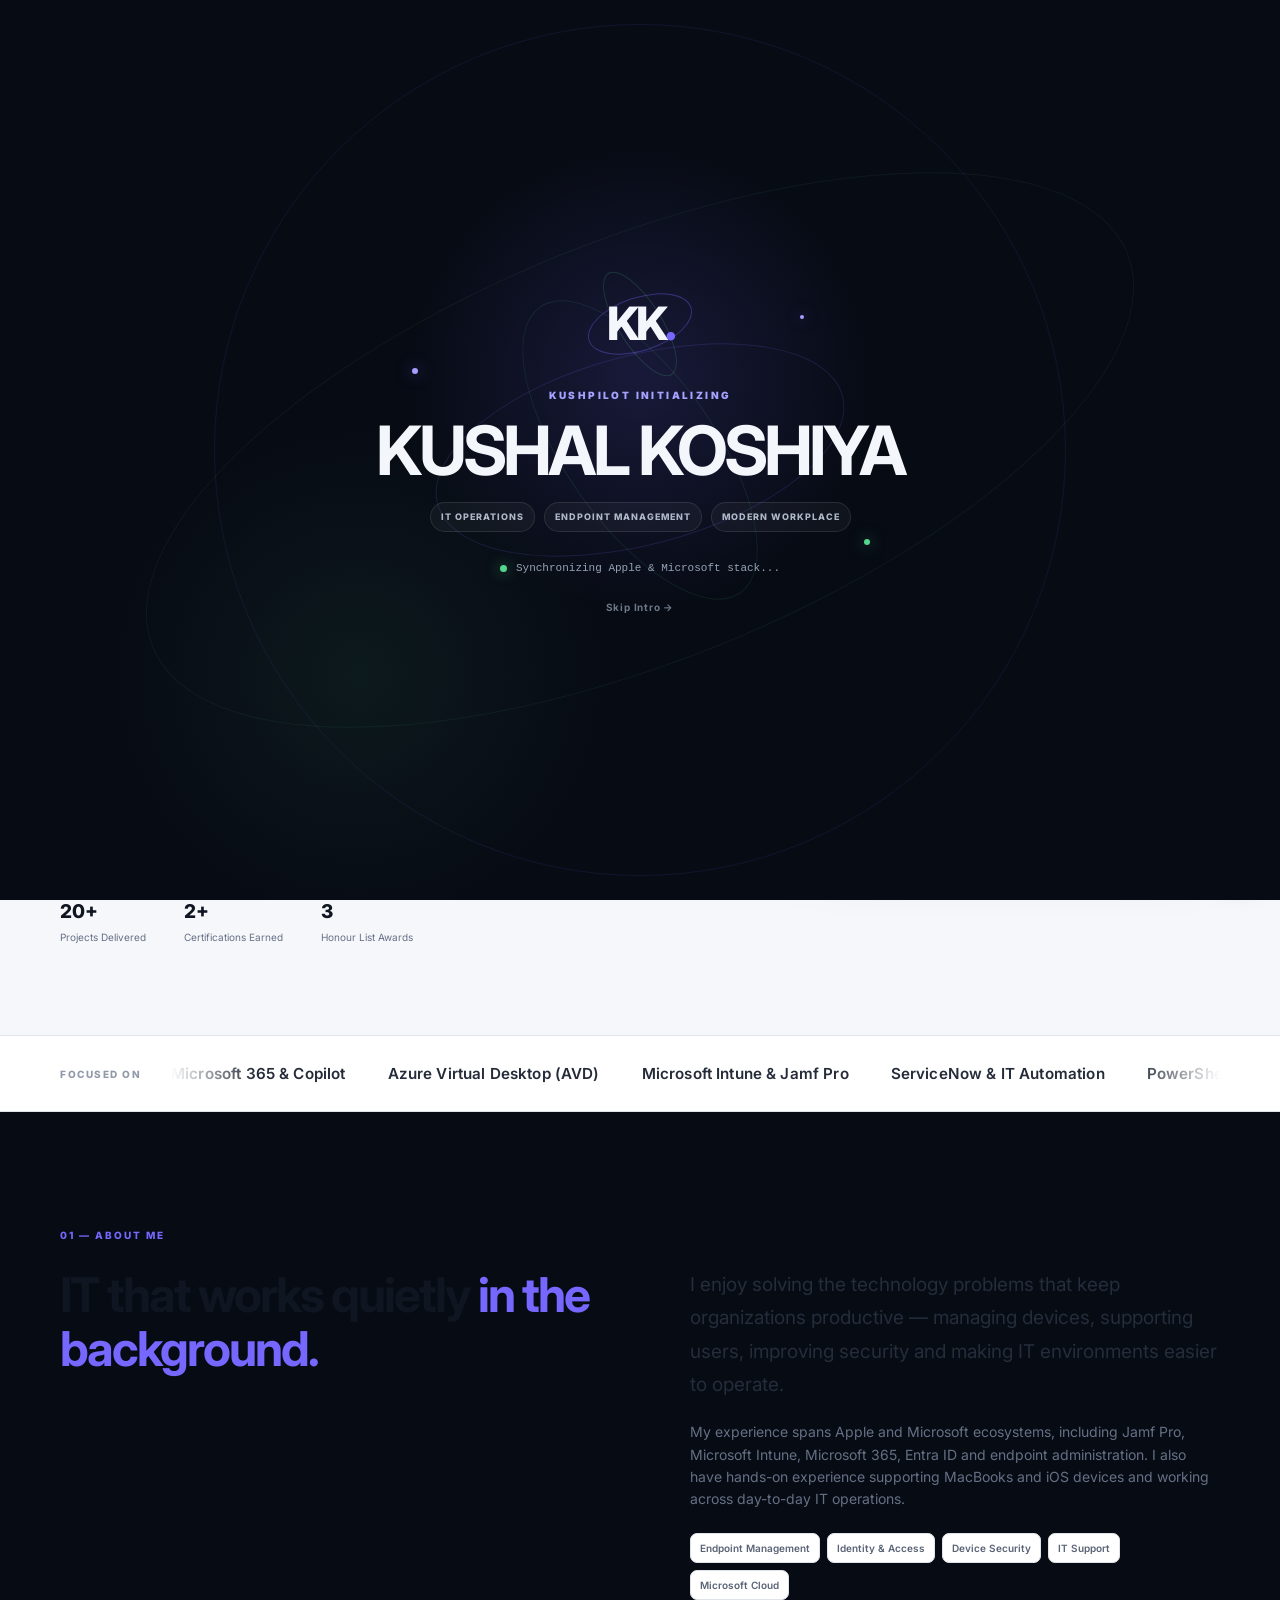
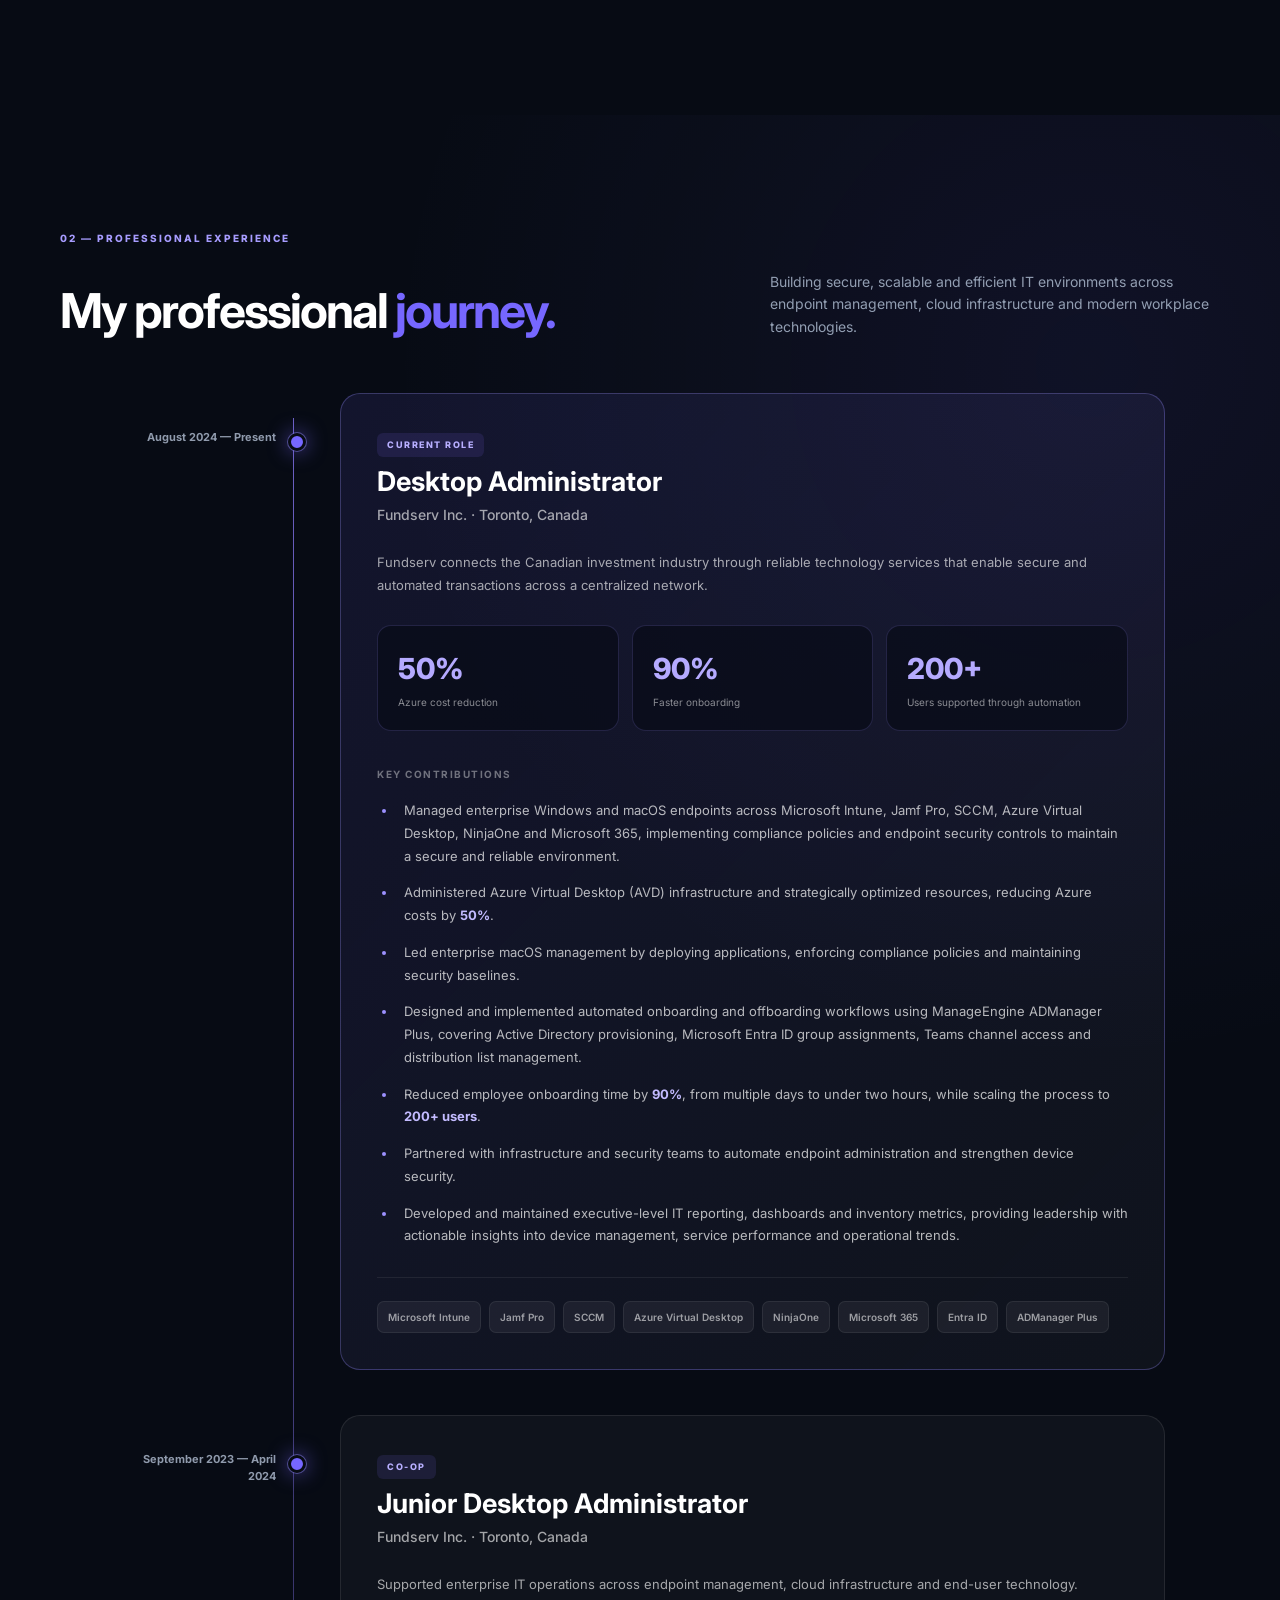
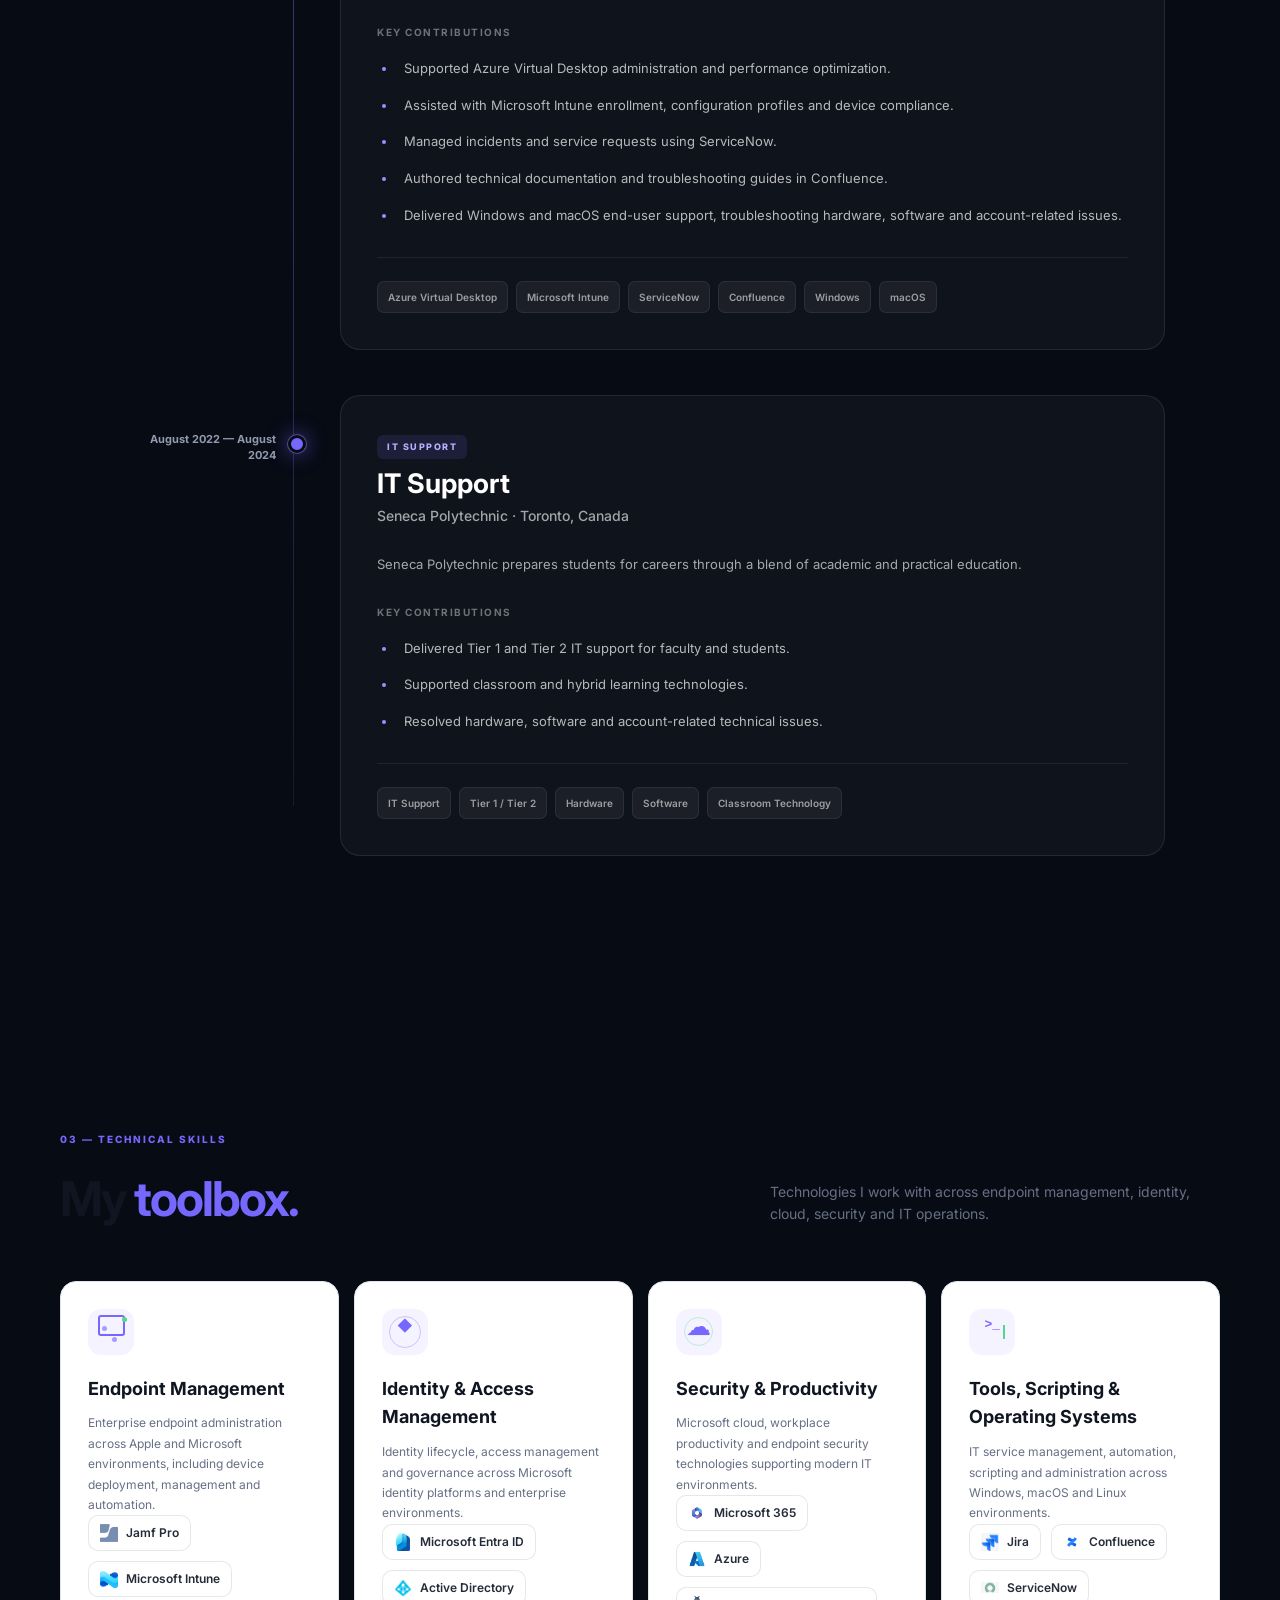
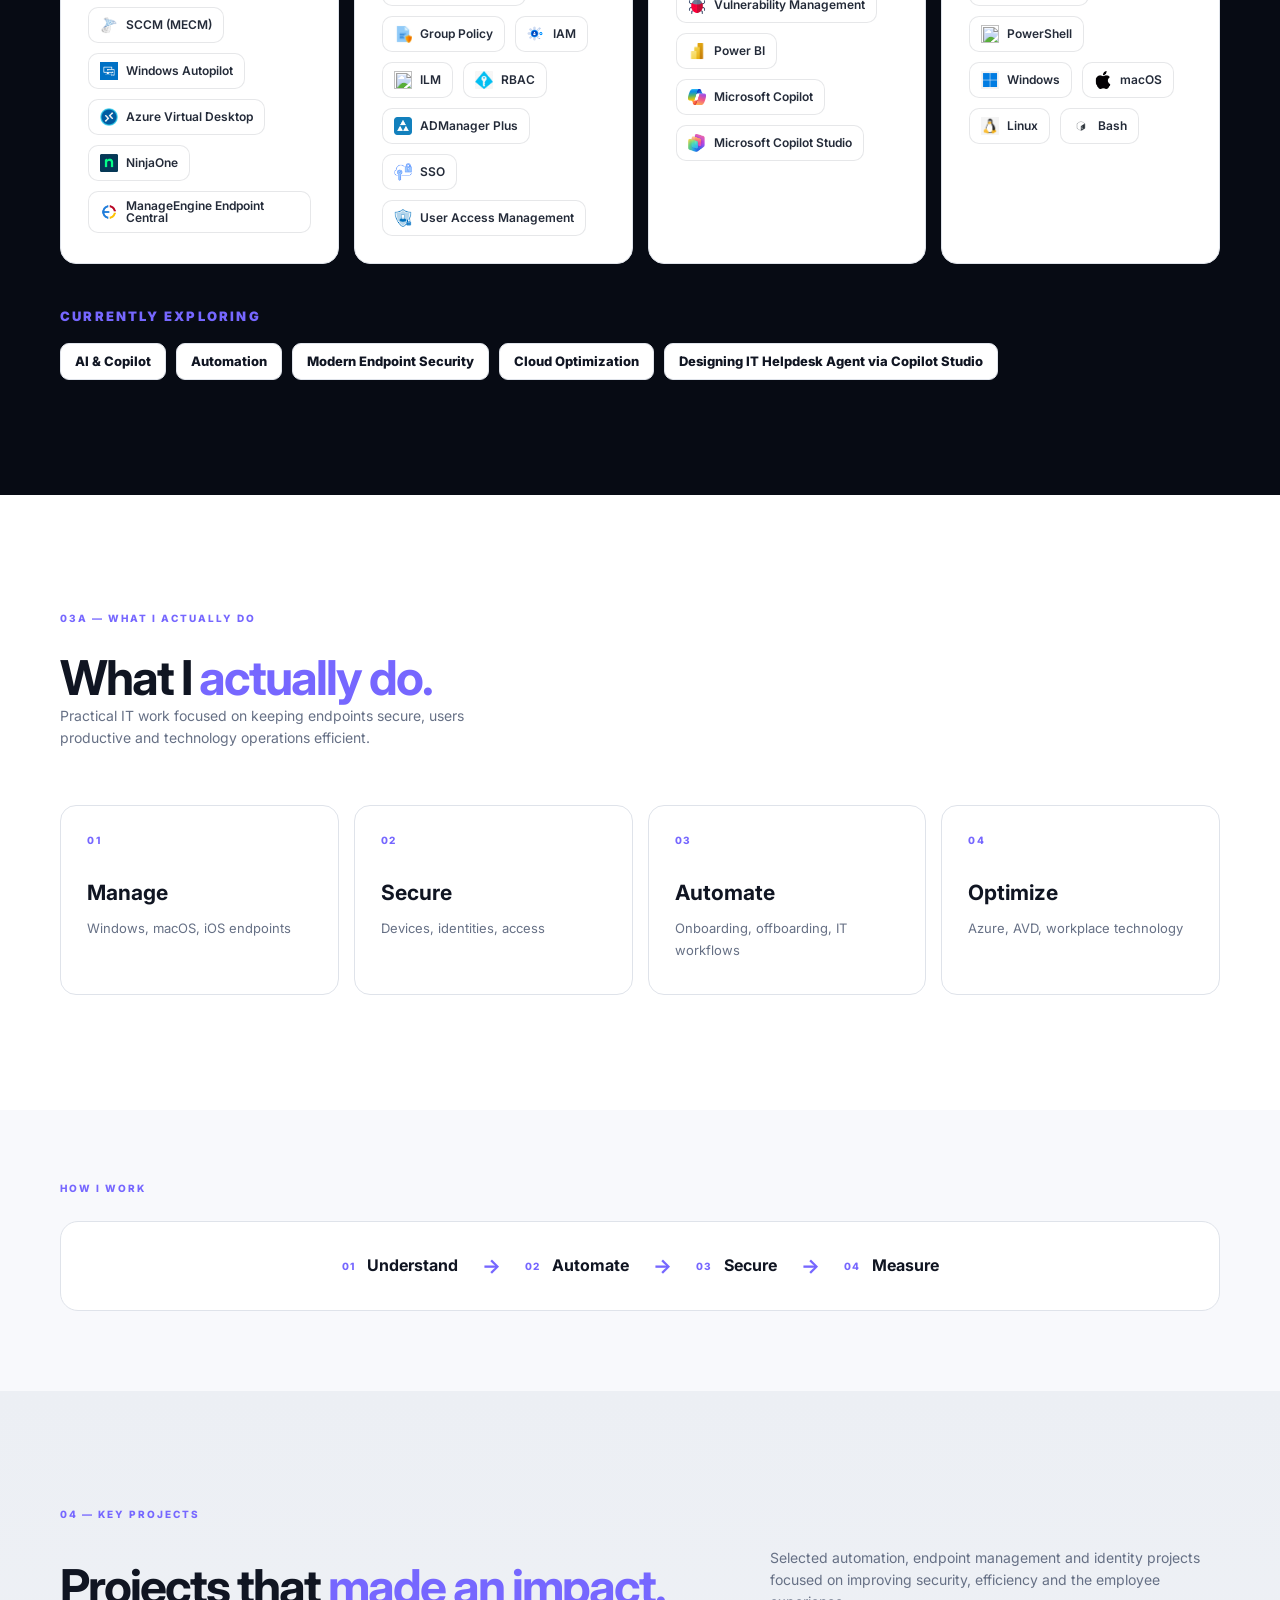
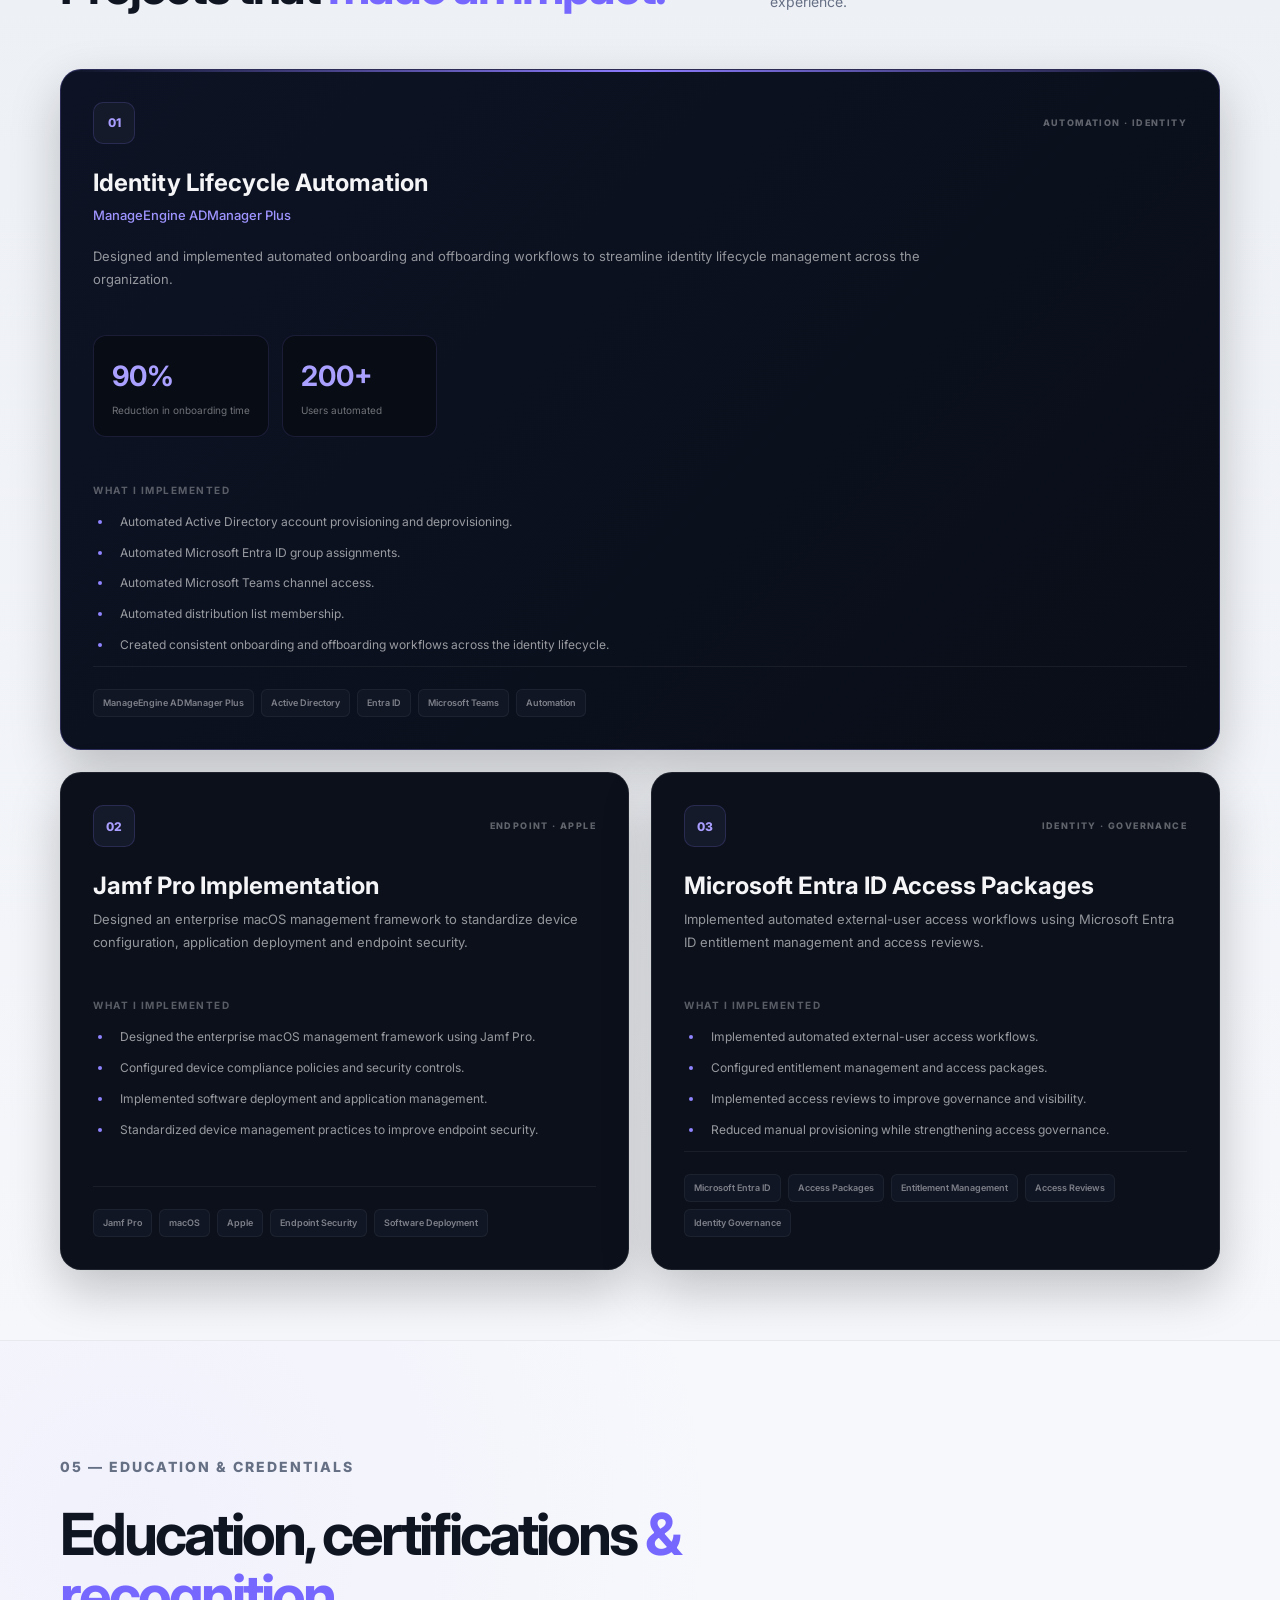
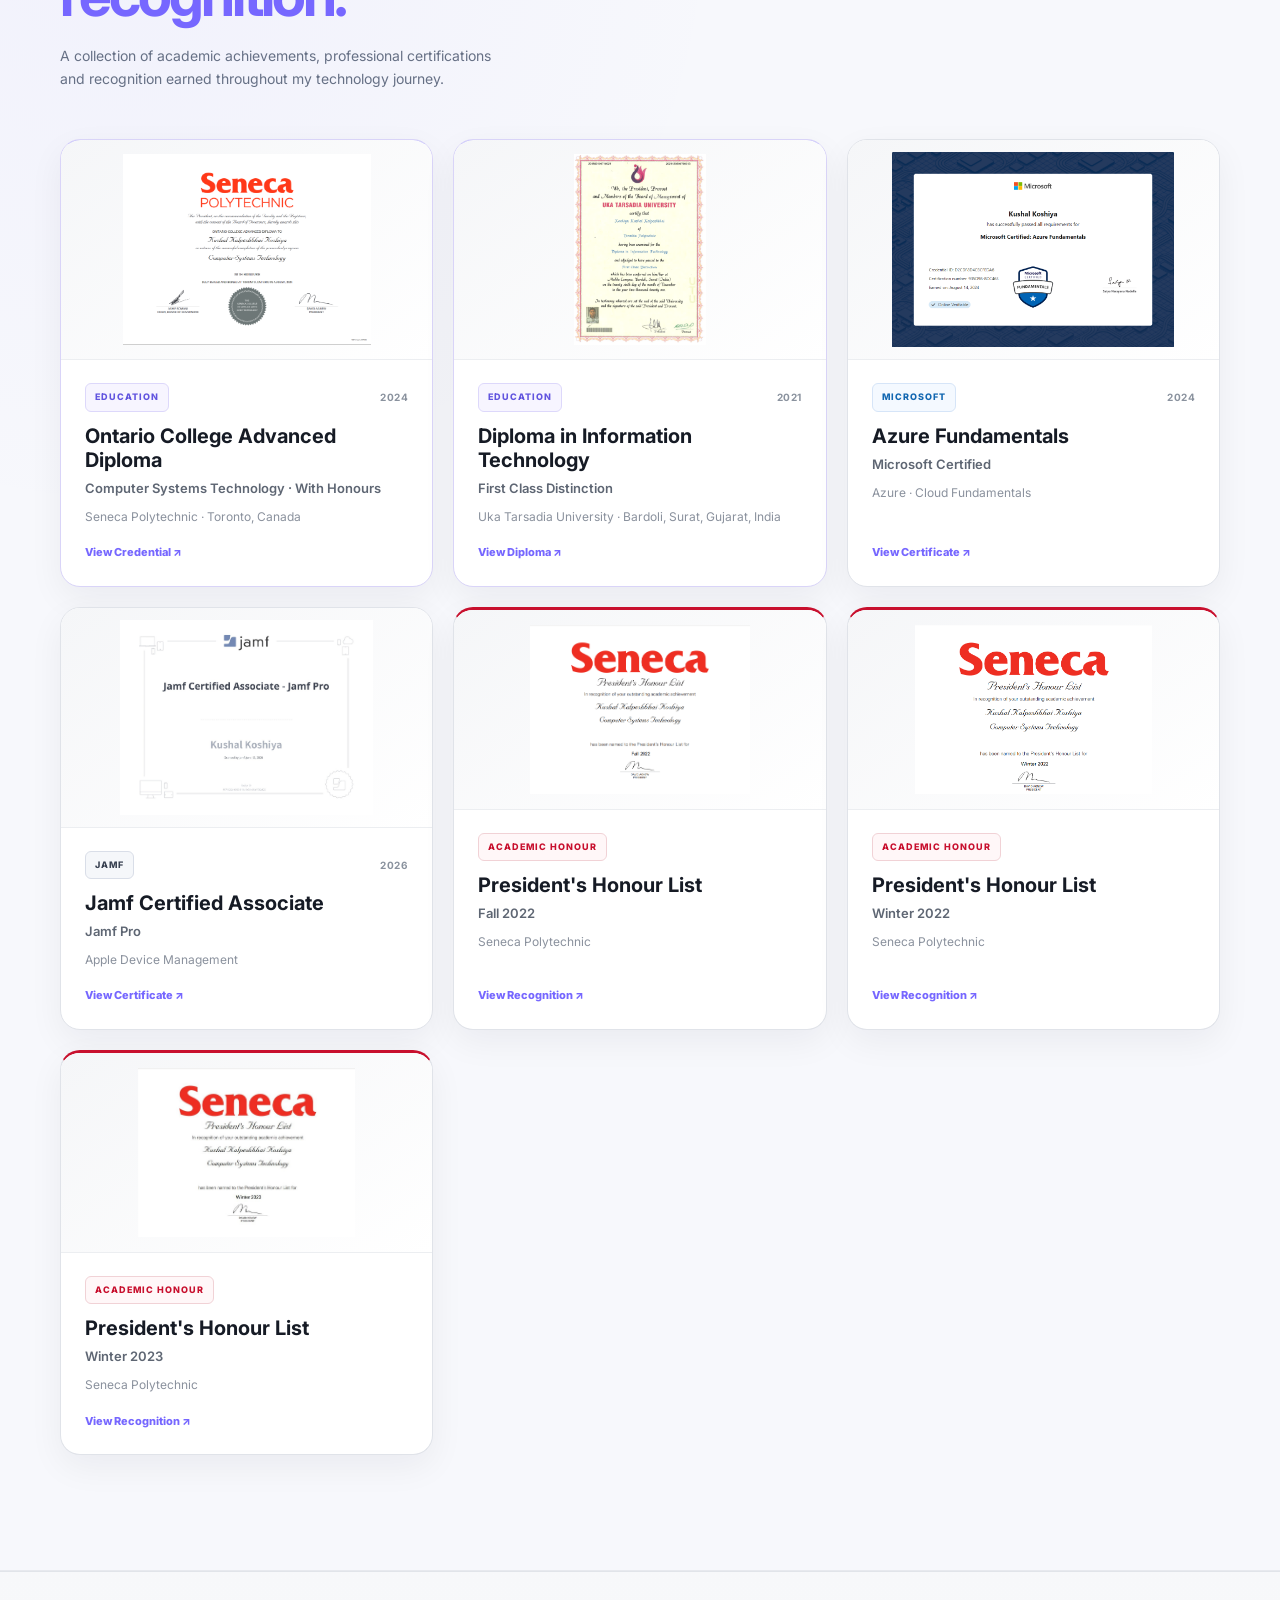
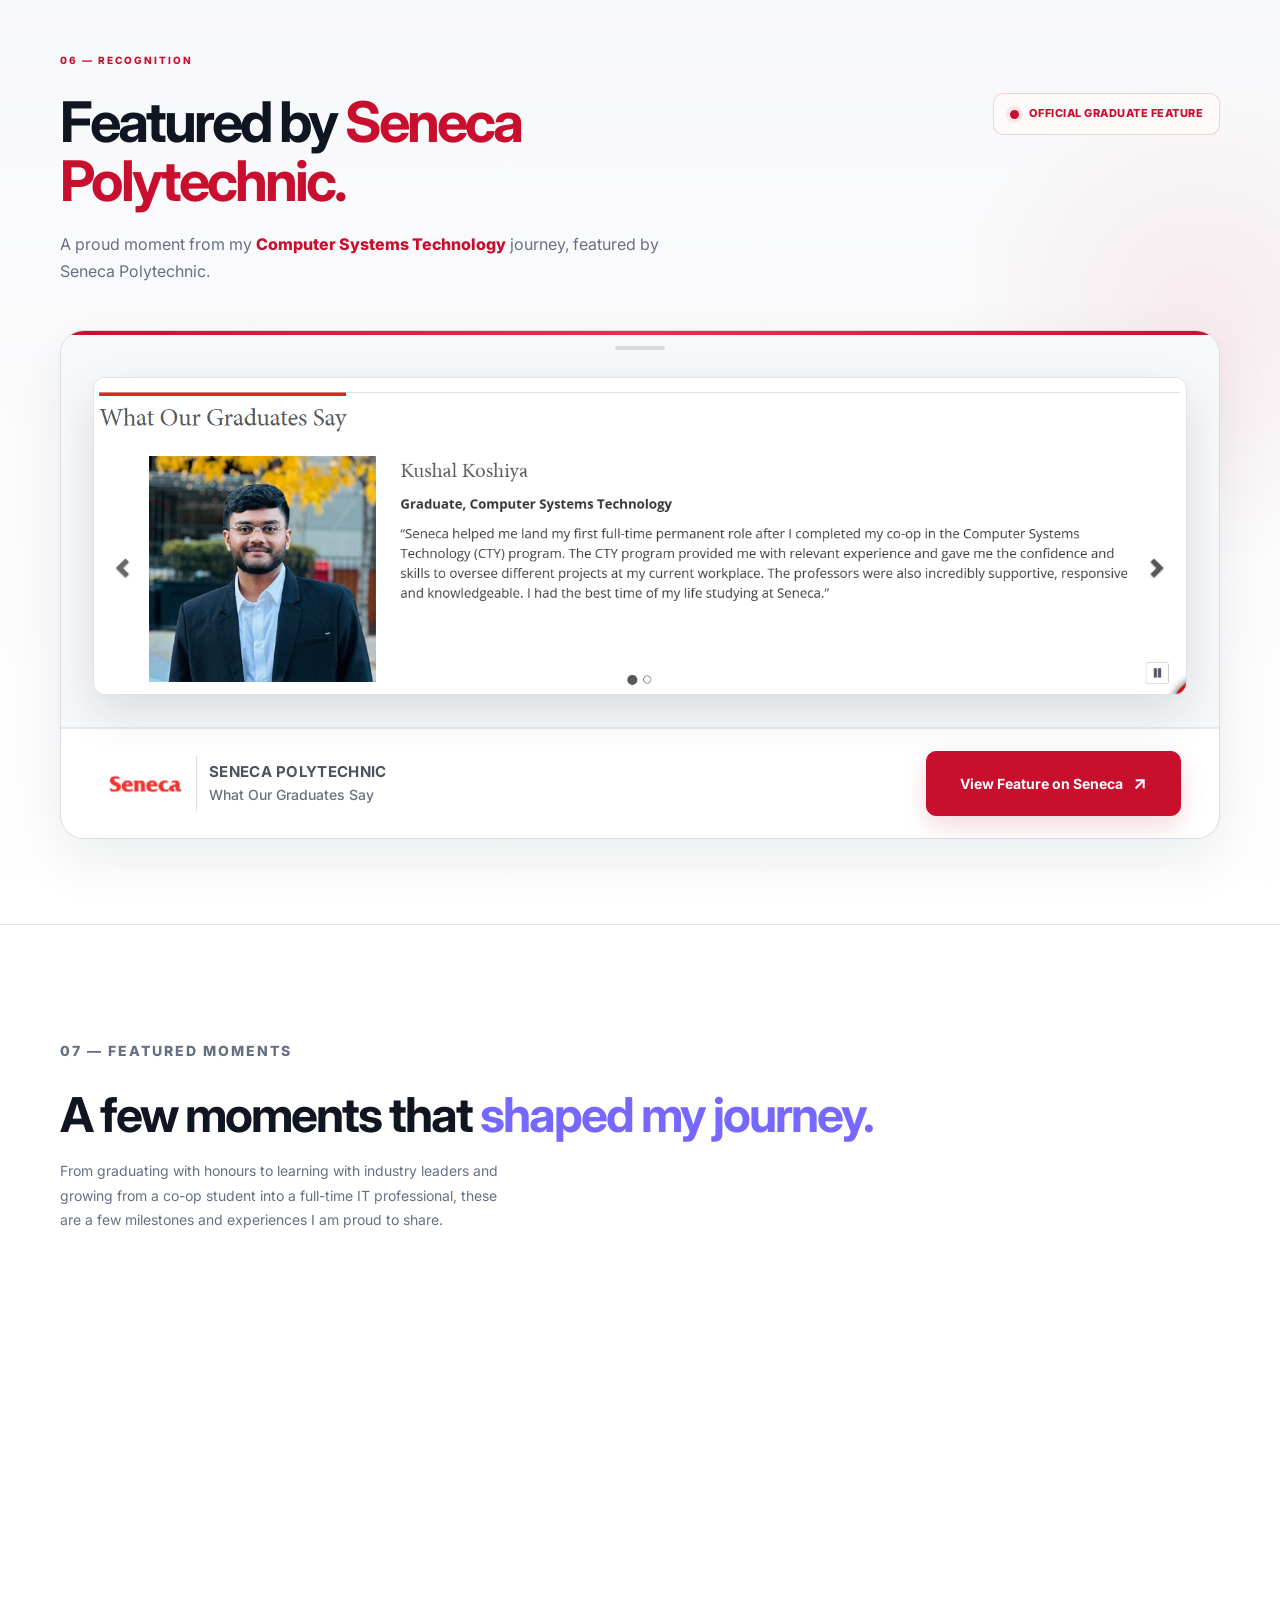
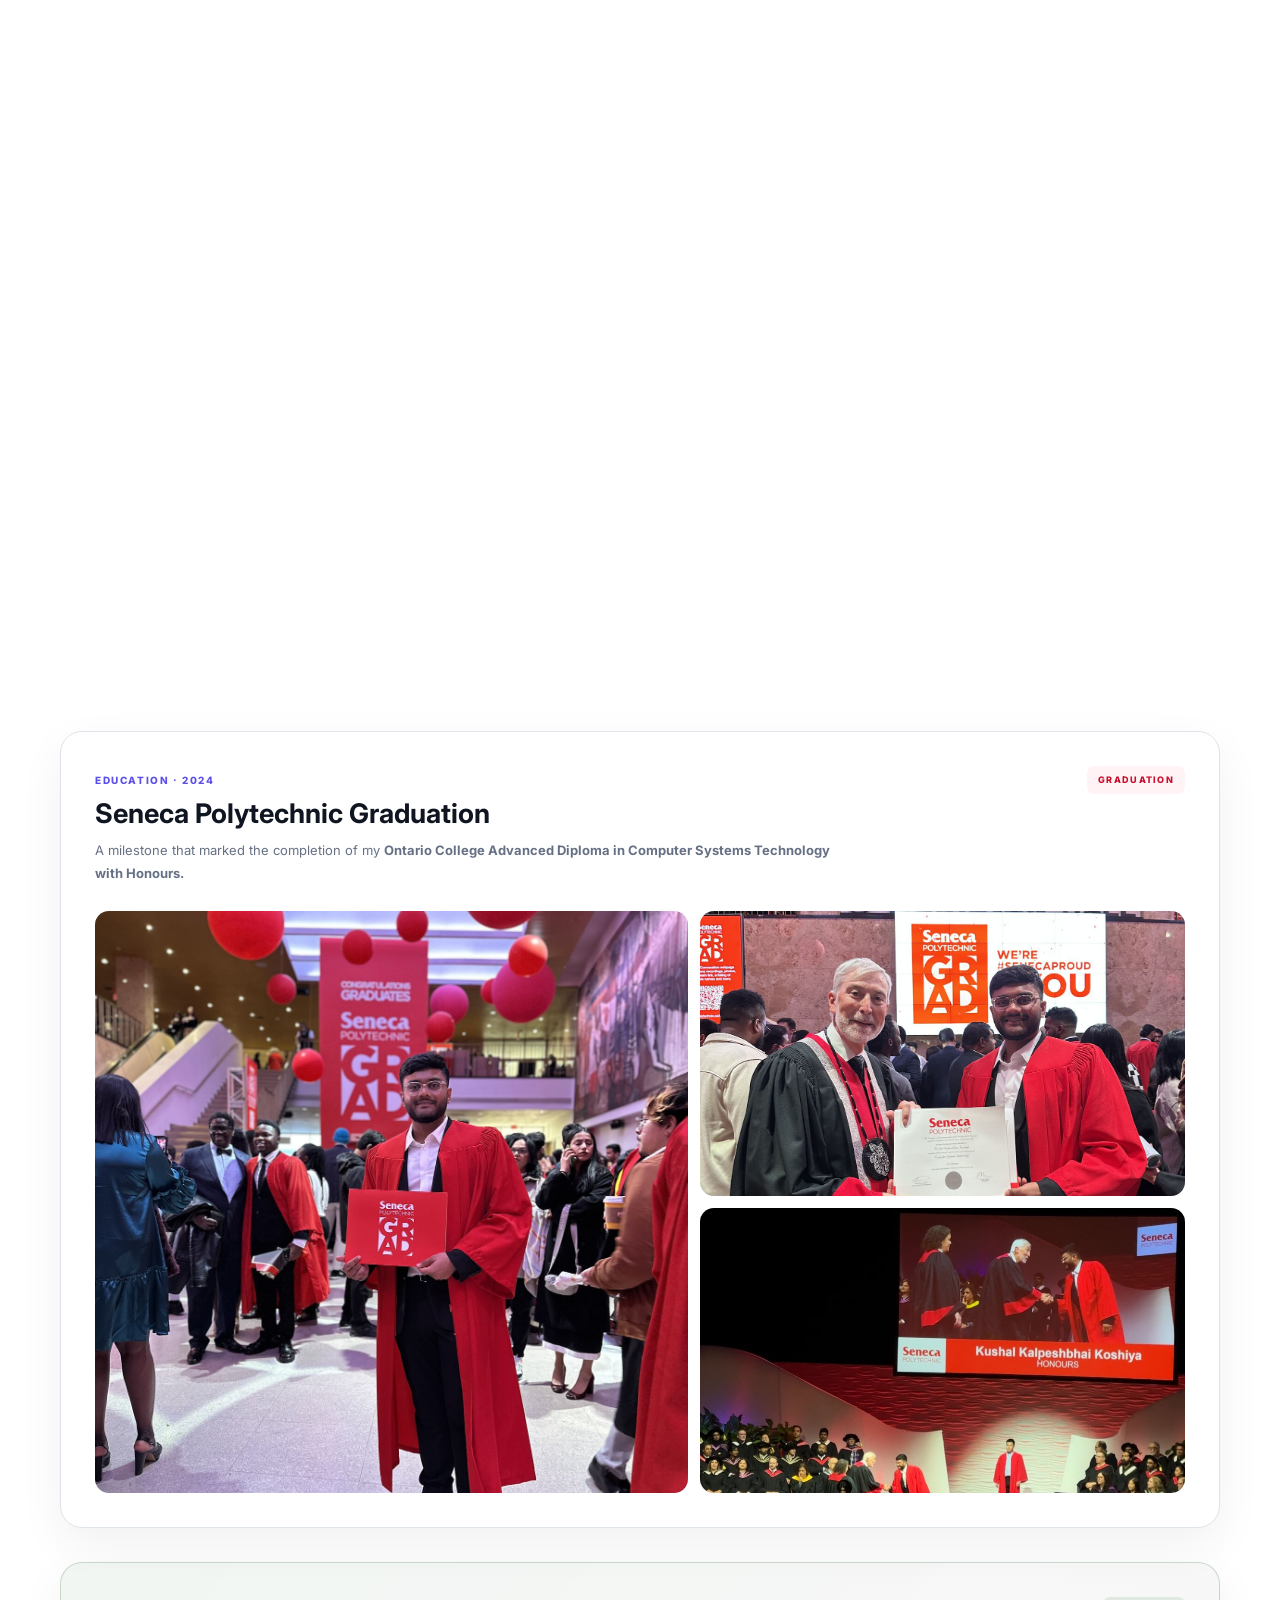
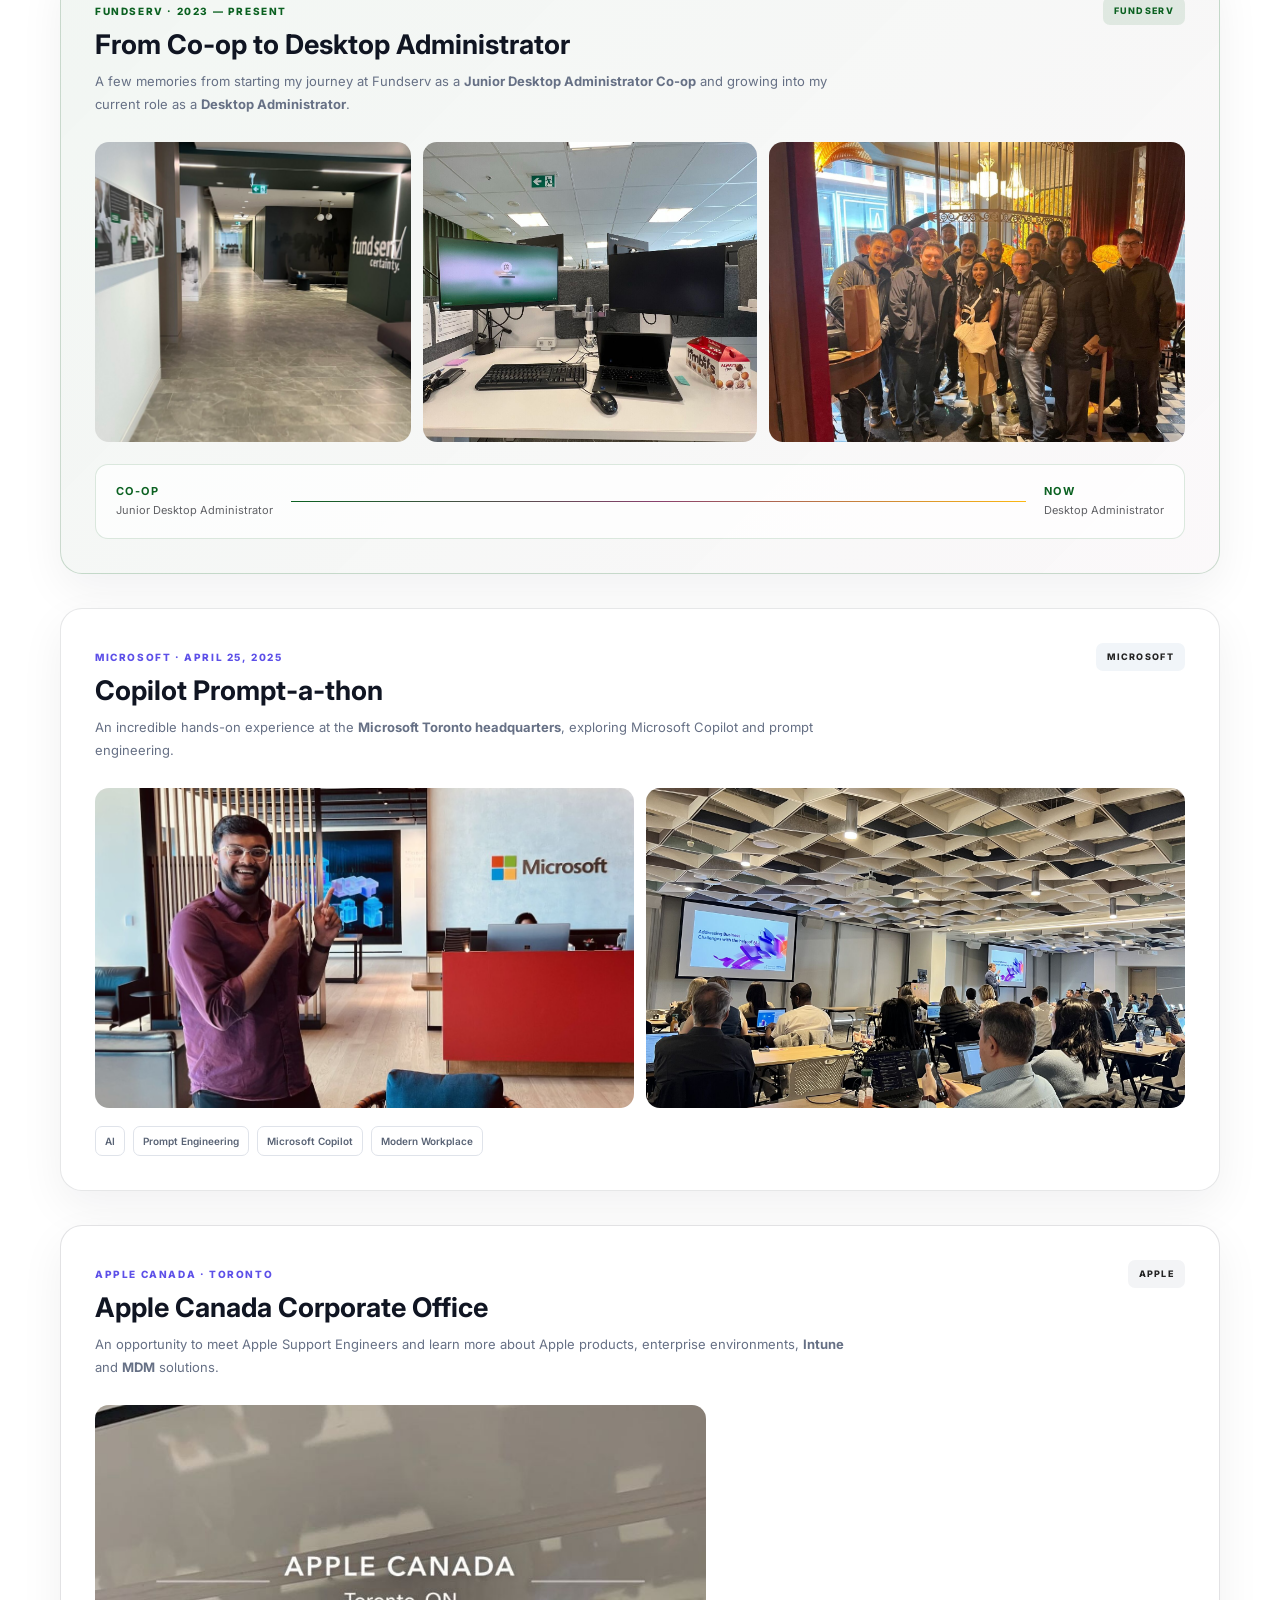
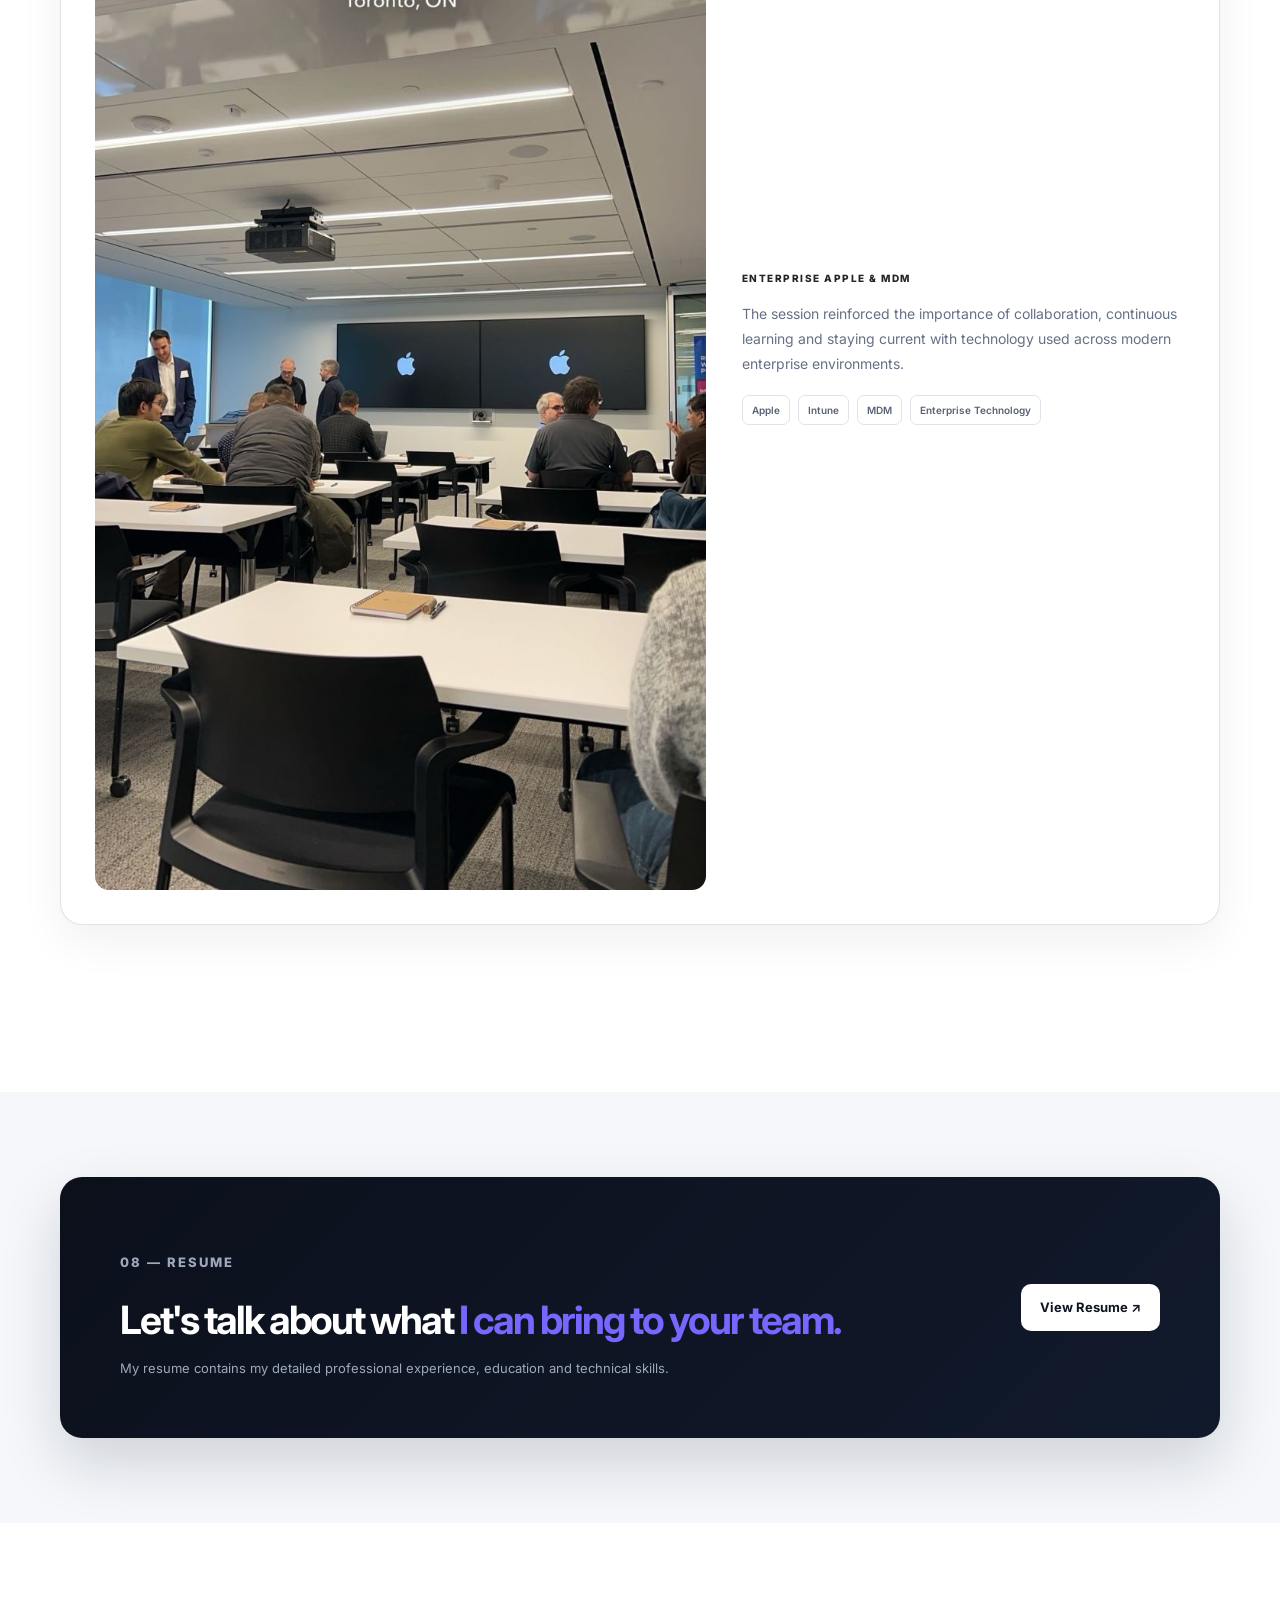
==== commit eb6d69aa: "dark mode" ====
--- a/index.html
+++ b/index.html
@@ -32,10 +32,12 @@
 
         mobileToggle.setAttribute("aria-pressed", String(isDark));
 
-        const icon = mobileToggle.querySelector(".mobile-native-theme-icon");
-        if (icon) icon.textContent = isDark ? "☀" : "☾";
-
-        const label = mobileToggle.querySelector(".mobile-native-theme-label");
+        const sun = mobileToggle.querySelector(".mobile-theme-sun");
+        const moon = mobileToggle.querySelector(".mobile-theme-moon");
+        const label = document.getElementById("mobileNativeThemeLabel");
+
+        if (sun) sun.classList.toggle("is-visible", isDark);
+        if (moon) moon.classList.toggle("is-visible", !isDark);
         if (label) label.textContent = isDark ? "Light Mode" : "Dark Mode";
     }
 
@@ -253,8 +255,9 @@
                 type="button"
                 aria-label="Switch to dark mode"
                 aria-pressed="false">
-                <span class="mobile-native-theme-icon">☾</span>
-                <span class="mobile-native-theme-label">Dark Mode</span>
+                <span class="mobile-theme-icon mobile-theme-sun">☀</span>
+                <span class="mobile-theme-icon mobile-theme-moon">☾</span>
+                <span class="mobile-theme-label" id="mobileNativeThemeLabel">Dark Mode</span>
             </button>
 
             <a class="mobile-contact-link mobile-nav-native-button-link" href="#contact">Contact</a>
@@ -3642,5 +3645,37 @@
 
 <script src="script.js"></script>
 
+
+<script>
+(function () {
+    const desktopNav = document.querySelector("nav");
+    if (!desktopNav) return;
+
+    desktopNav.querySelectorAll(".nav-dropdown-menu a").forEach(function (link) {
+        link.addEventListener("click", function () {
+            const dropdown = link.closest(".nav-dropdown");
+            if (!dropdown) return;
+
+            const button = dropdown.querySelector(".nav-dropdown-toggle");
+            const menu = dropdown.querySelector(".nav-dropdown-menu");
+
+            if (button) {
+                button.setAttribute("aria-expanded", "false");
+            }
+
+            if (menu) {
+                menu.classList.remove("is-open");
+            }
+
+            dropdown.classList.add("nav-item-selected");
+
+            window.setTimeout(function () {
+                dropdown.classList.remove("nav-item-selected");
+            }, 450);
+        });
+    });
+})();
+</script>
+
 </body>
 </html>
--- a/style.css
+++ b/style.css
@@ -8262,3 +8262,167 @@
     }
 }
 
+
+/* =========================================================
+   DESKTOP NAV — TOP-LEVEL LINKS MATCH DROPDOWN LABELS
+   ========================================================= */
+
+@media screen and (min-width: 761px) {
+
+    html.dark-mode nav > a,
+    html.dark-mode nav > a:visited,
+    html.dark-mode nav > a:hover,
+    html.dark-mode nav > a:active {
+        color: #f3f6fb !important;
+        -webkit-text-fill-color: #f3f6fb !important;
+
+        font-size: 13px !important;
+        font-weight: 700 !important;
+        line-height: 1.3 !important;
+        letter-spacing: normal !important;
+
+        opacity: 1 !important;
+        filter: none !important;
+        text-shadow: none !important;
+        text-transform: none !important;
+    }
+
+    html.dark-mode nav > a.nav-contact {
+        color: #f3f6fb !important;
+        -webkit-text-fill-color: #f3f6fb !important;
+    }
+
+    html.dark-mode nav > a.nav-resume {
+        color: #f3f6fb !important;
+        -webkit-text-fill-color: #f3f6fb !important;
+    }
+}
+
+
+/* =========================================================
+   DESKTOP NAV — OPEN DROPDOWNS ON HOVER
+   ========================================================= */
+
+@media screen and (min-width: 761px) and (hover: hover) and (pointer: fine) {
+
+    .nav-dropdown:hover > .nav-dropdown-menu {
+        opacity: 1 !important;
+        visibility: visible !important;
+        pointer-events: auto !important;
+        transform: translateX(-50%) translateY(0) !important;
+    }
+
+    .nav-dropdown:hover > .nav-dropdown-toggle {
+        color: var(--purple) !important;
+    }
+
+    .nav-dropdown:hover > .nav-dropdown-toggle .nav-dropdown-chevron {
+        transform: rotate(180deg);
+    }
+
+    /* Keep the menu open while the cursor moves from the label into it. */
+    .nav-dropdown > .nav-dropdown-menu {
+        transition:
+            opacity 0.16s ease,
+            transform 0.16s ease,
+            visibility 0.16s ease;
+    }
+}
+
+
+/* =========================================================
+   NAV DROPDOWN — CLOSE AFTER SELECTION
+   ========================================================= */
+
+@media screen and (min-width: 761px) and (hover: hover) and (pointer: fine) {
+
+    /*
+     * When a submenu item is selected, briefly suppress hover opening
+     * while the browser lands on the destination section.
+     */
+    .nav-dropdown.nav-item-selected:hover > .nav-dropdown-menu {
+        opacity: 0 !important;
+        visibility: hidden !important;
+        pointer-events: none !important;
+        transform: translateX(-50%) translateY(-5px) !important;
+    }
+
+    .nav-dropdown.nav-item-selected:hover > .nav-dropdown-toggle {
+        color: inherit !important;
+    }
+}
+
+
+/* =========================================================
+   MOBILE THEME TOGGLE — MATCH DESKTOP STYLE
+   ========================================================= */
+
+@media screen and (max-width: 760px) {
+
+    .mobile-native-theme-toggle {
+        display: inline-flex !important;
+        align-items: center;
+        justify-content: center;
+        gap: 8px;
+
+        width: auto !important;
+        min-width: 112px;
+        min-height: 42px !important;
+
+        margin-top: 8px;
+        padding: 8px 12px !important;
+
+        border: 1px solid var(--border) !important;
+        border-radius: 10px !important;
+
+        background: var(--white) !important;
+        color: var(--text) !important;
+
+        font-size: 12px !important;
+        font-weight: 700 !important;
+        line-height: 1 !important;
+
+        cursor: pointer;
+        -webkit-appearance: none;
+        appearance: none;
+        -webkit-tap-highlight-color: transparent;
+        touch-action: manipulation;
+    }
+
+    .mobile-theme-icon {
+        display: none;
+        align-items: center;
+        justify-content: center;
+
+        width: 24px;
+        height: 24px;
+
+        border-radius: 7px;
+
+        background: rgba(118,103,255,0.08);
+        color: var(--purple);
+
+        font-size: 13px;
+        line-height: 1;
+    }
+
+    .mobile-theme-icon.is-visible {
+        display: inline-flex;
+    }
+
+    .mobile-theme-label {
+        white-space: nowrap;
+    }
+
+    html.dark-mode .mobile-native-theme-toggle {
+        background: #111827 !important;
+        color: #f3f6fb !important;
+        border-color: rgba(255,255,255,0.12) !important;
+    }
+
+    html.dark-mode .mobile-theme-icon {
+        background: rgba(143,131,255,0.10);
+        color: #b6afff;
+    }
+}
+
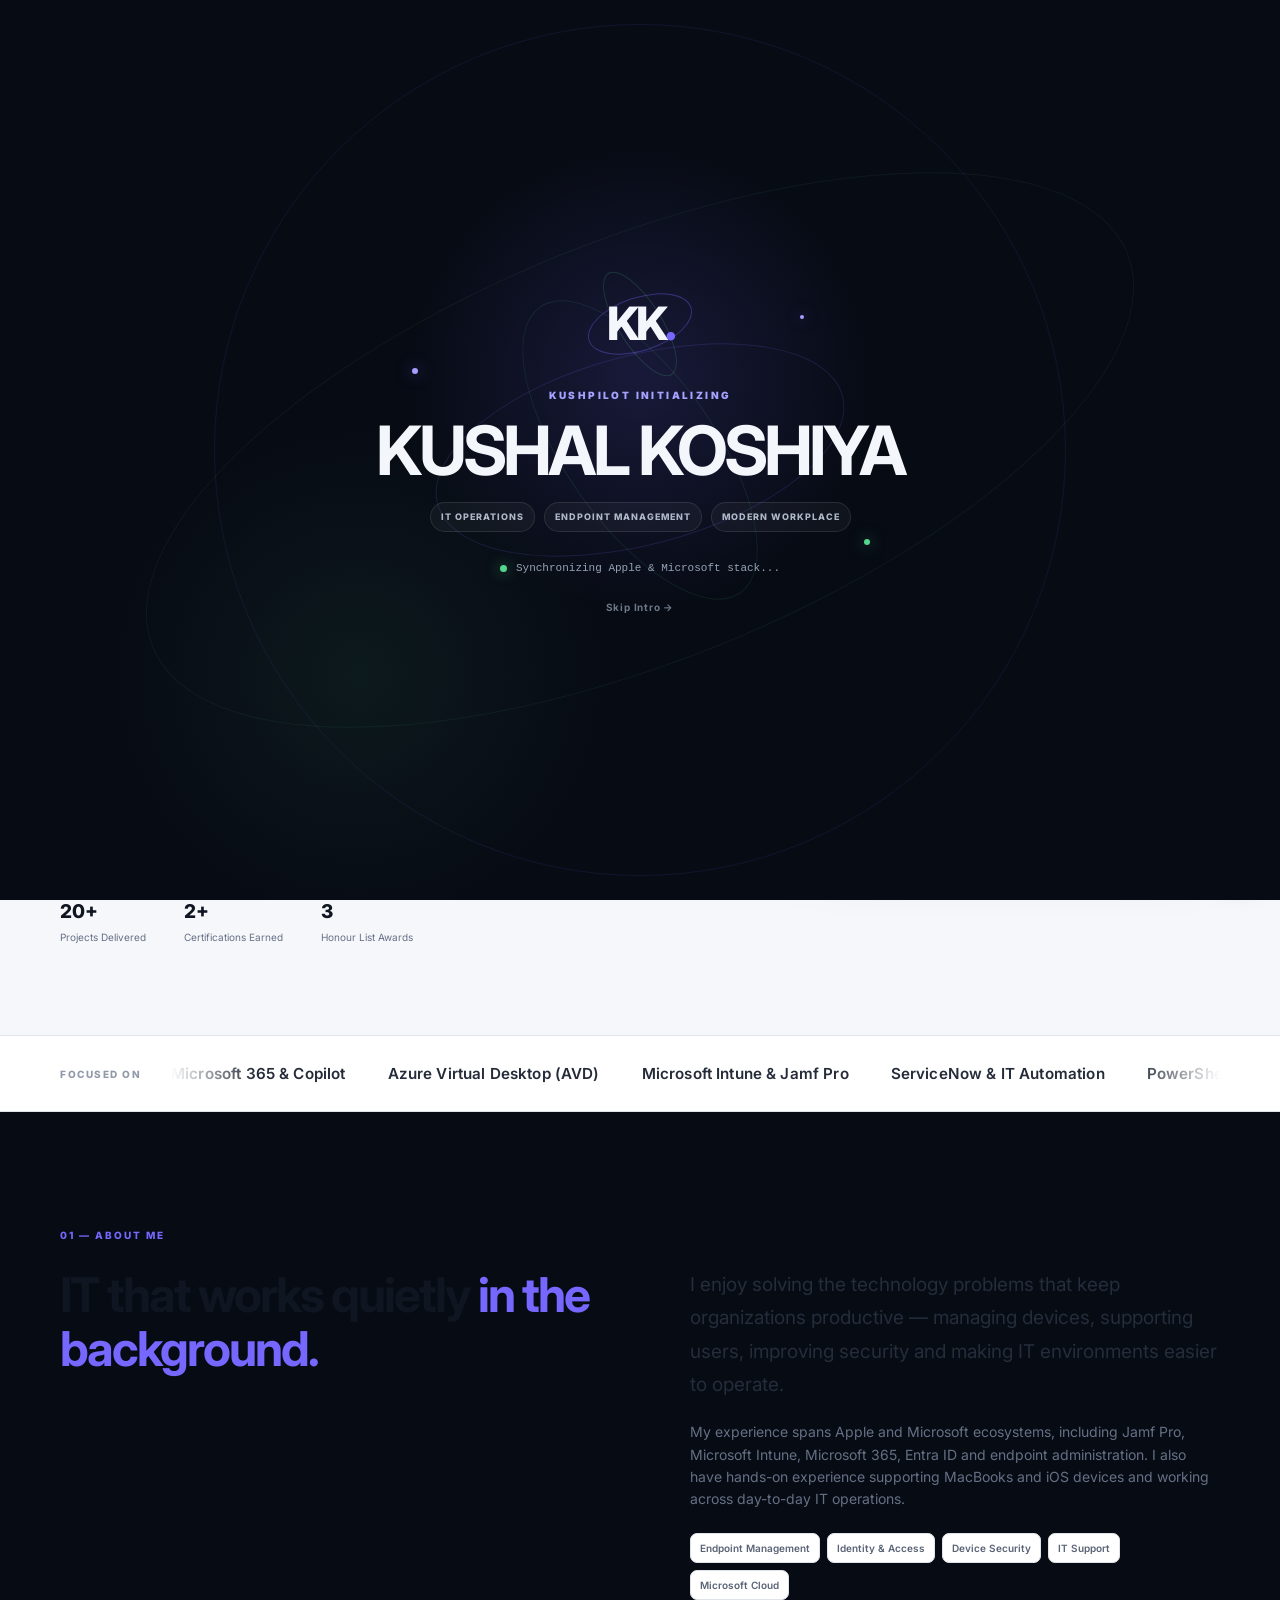
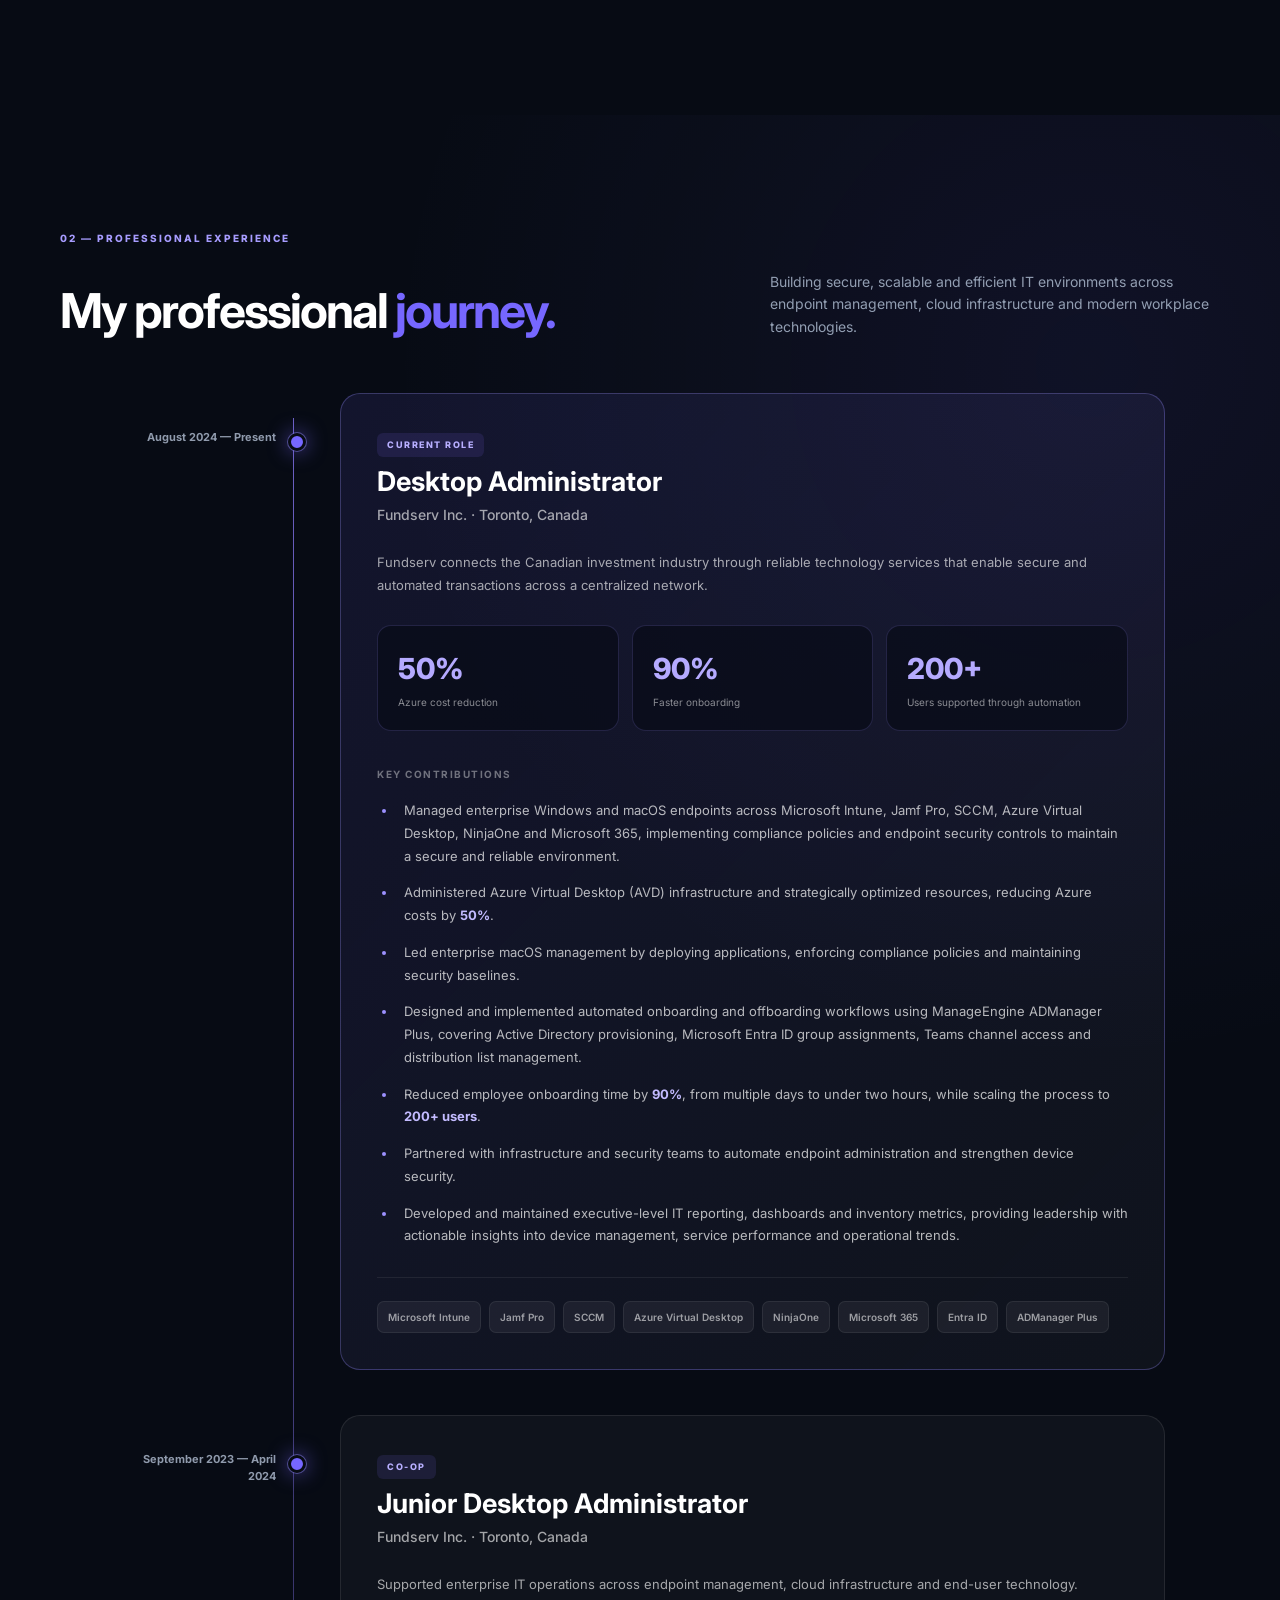
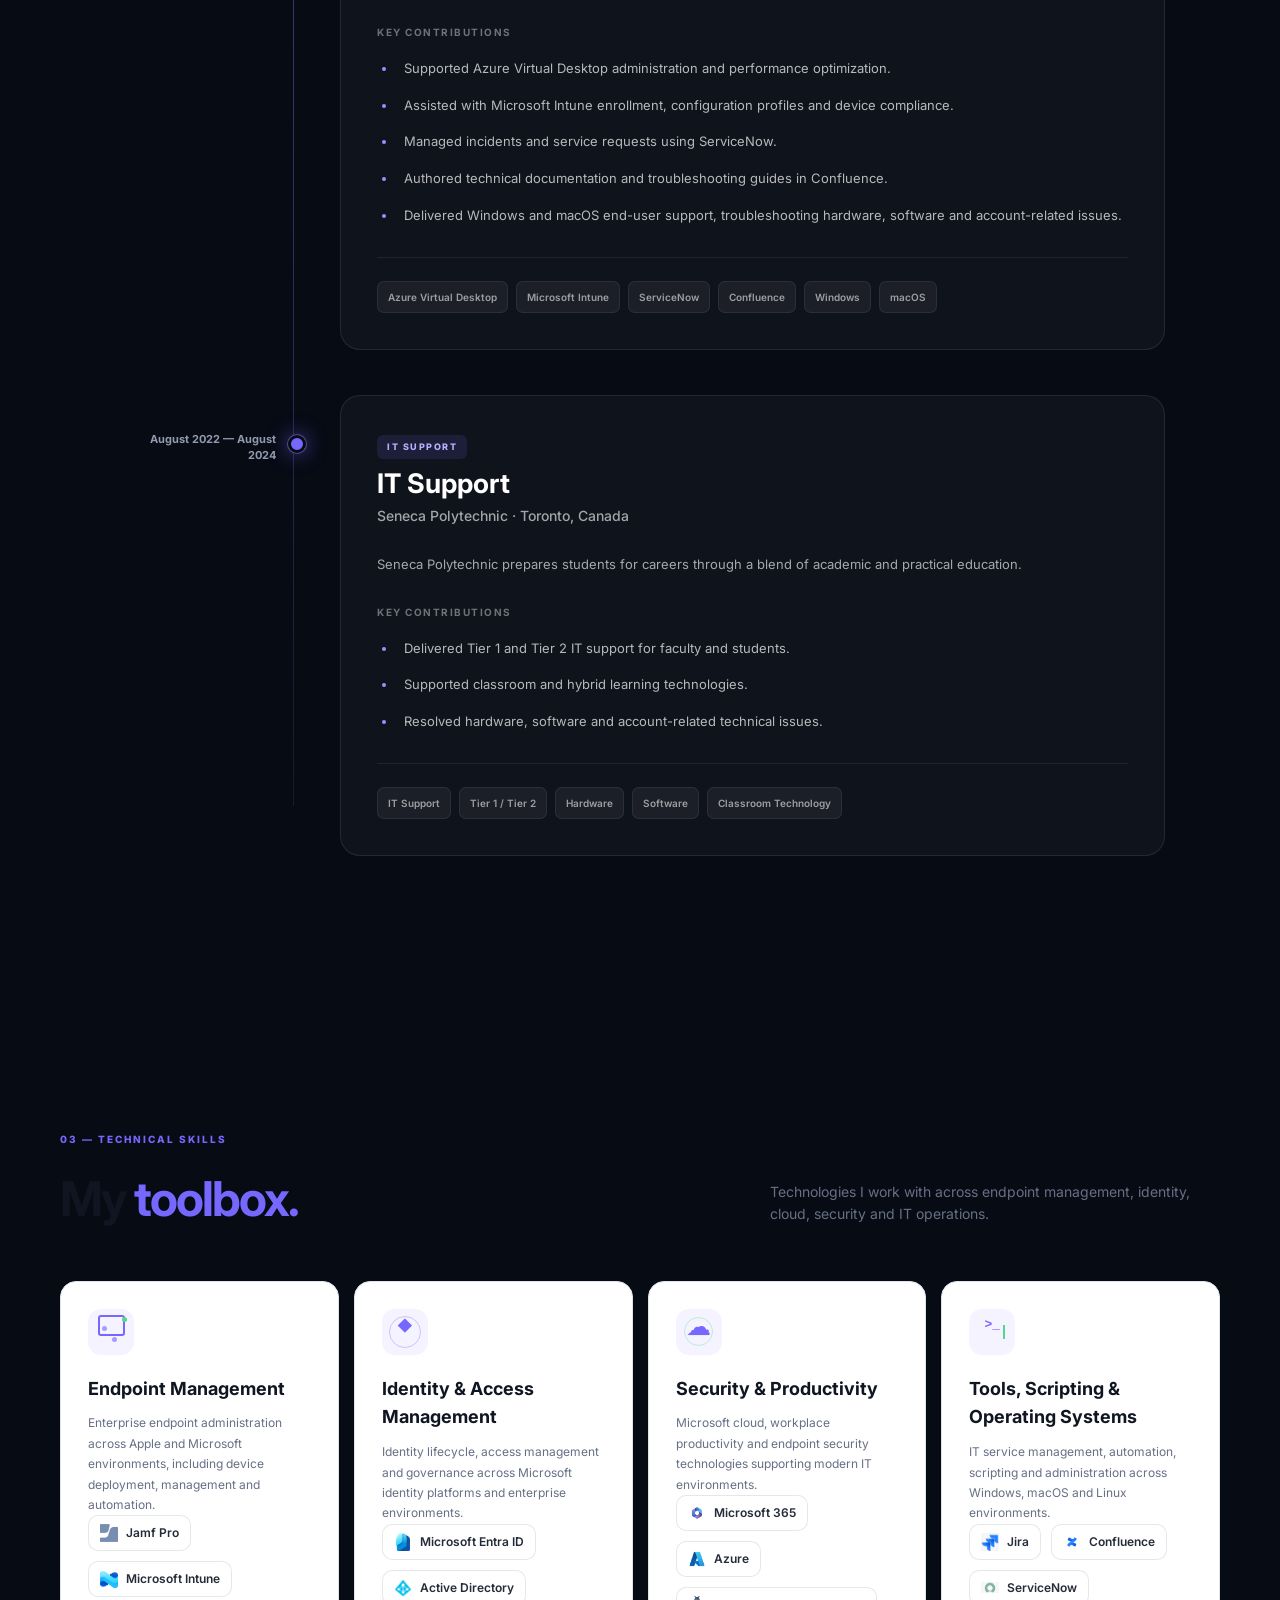
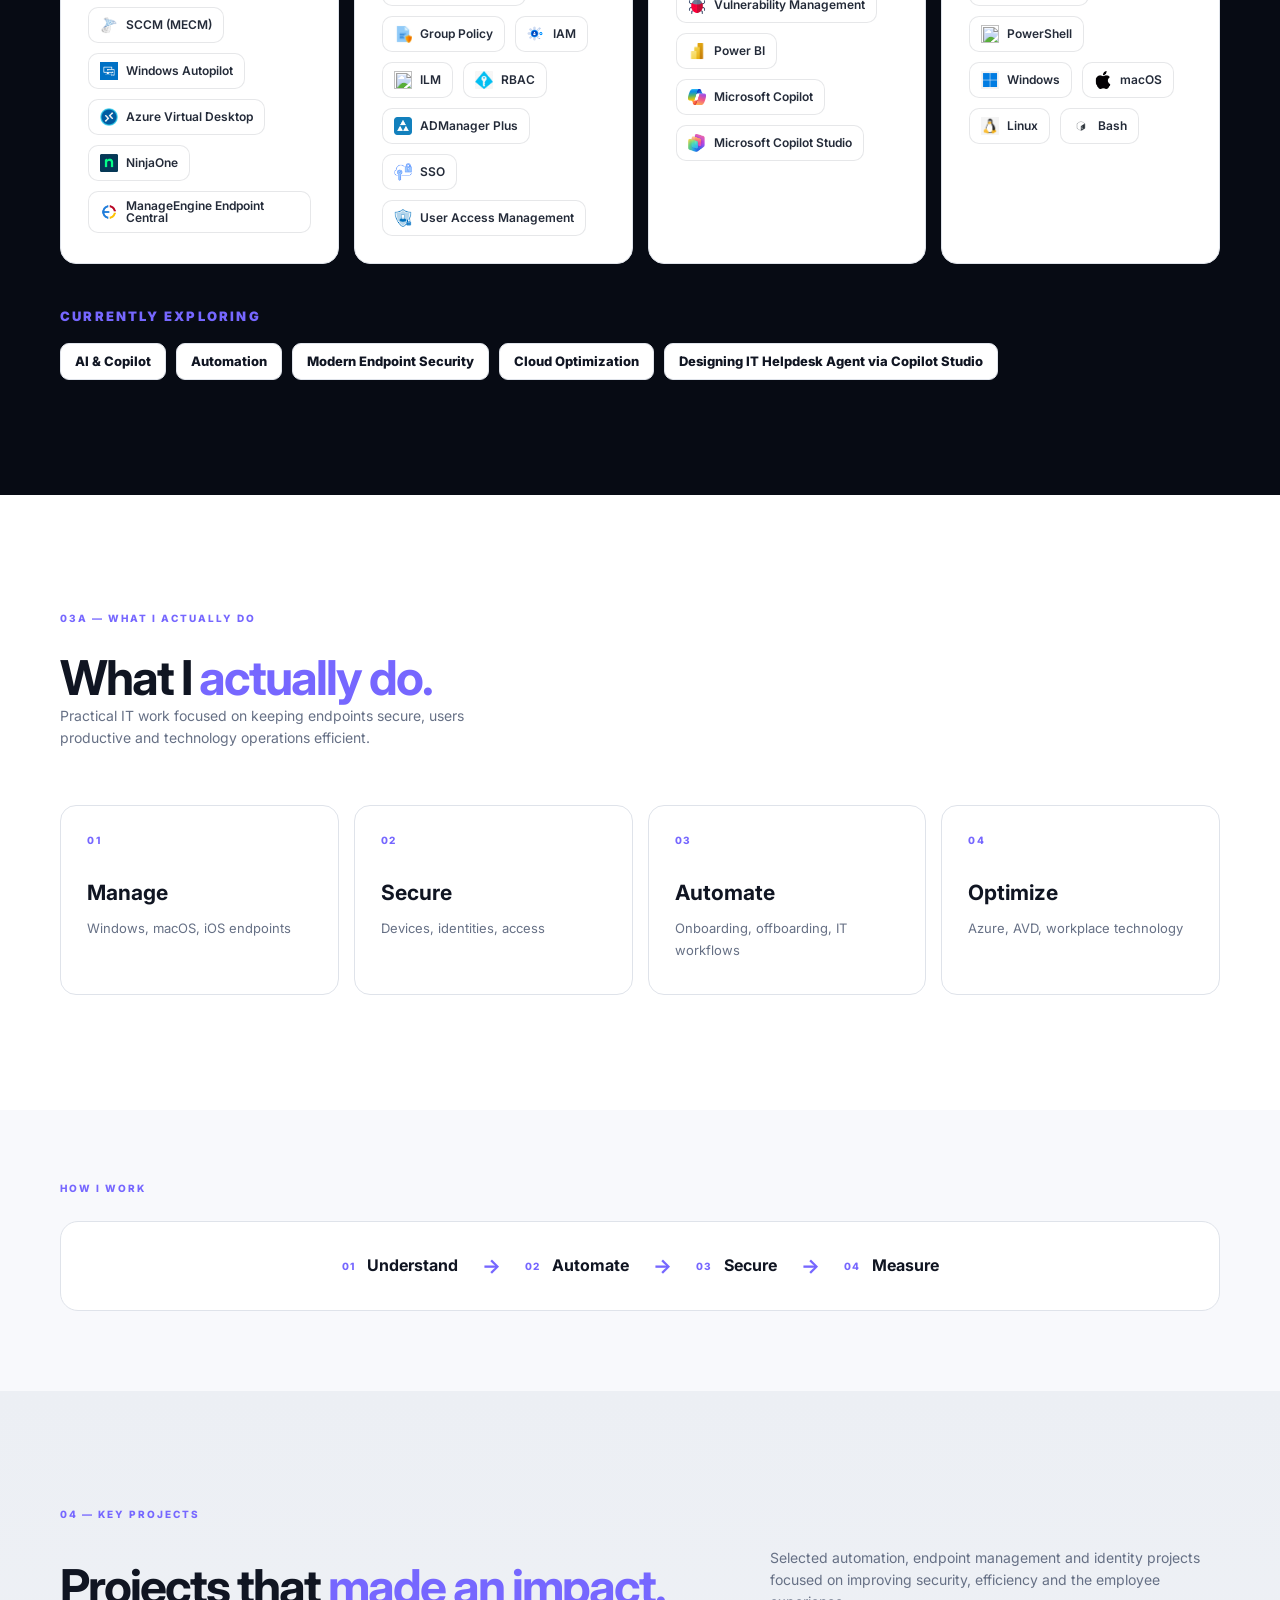
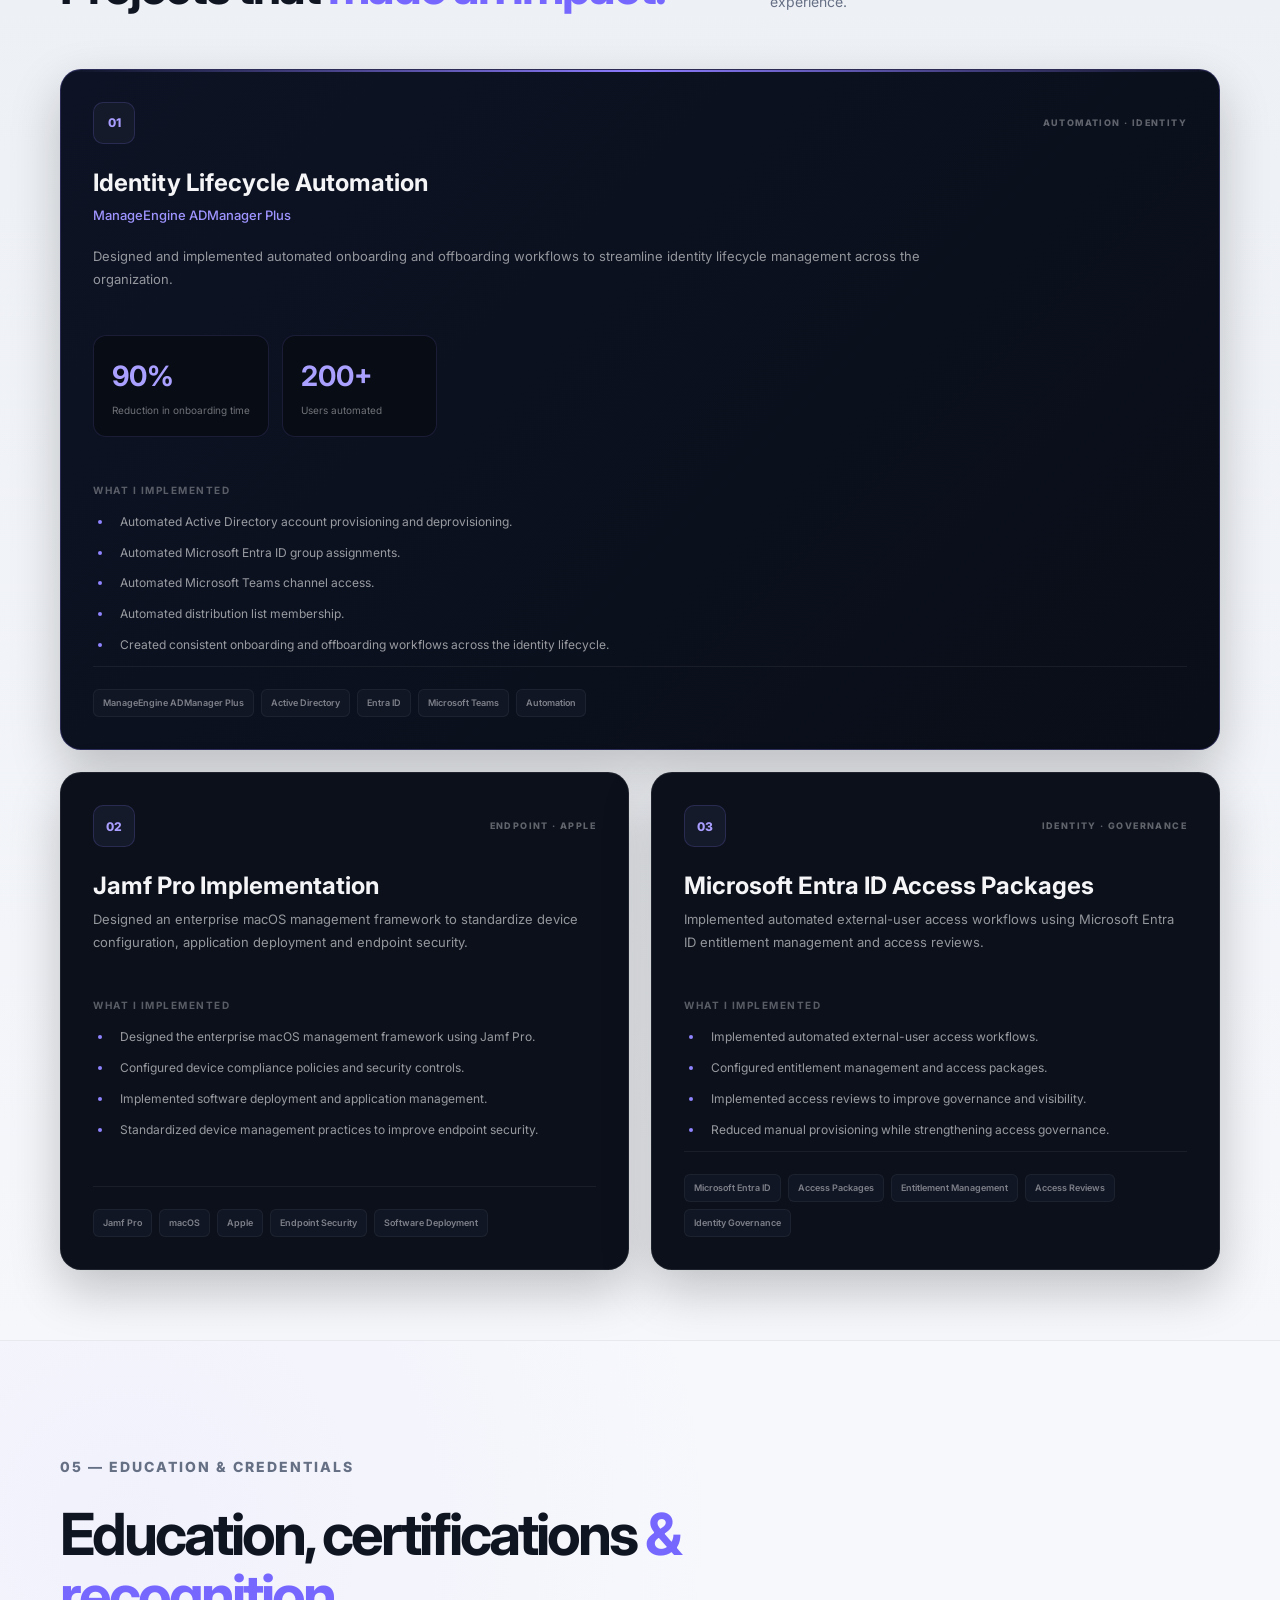
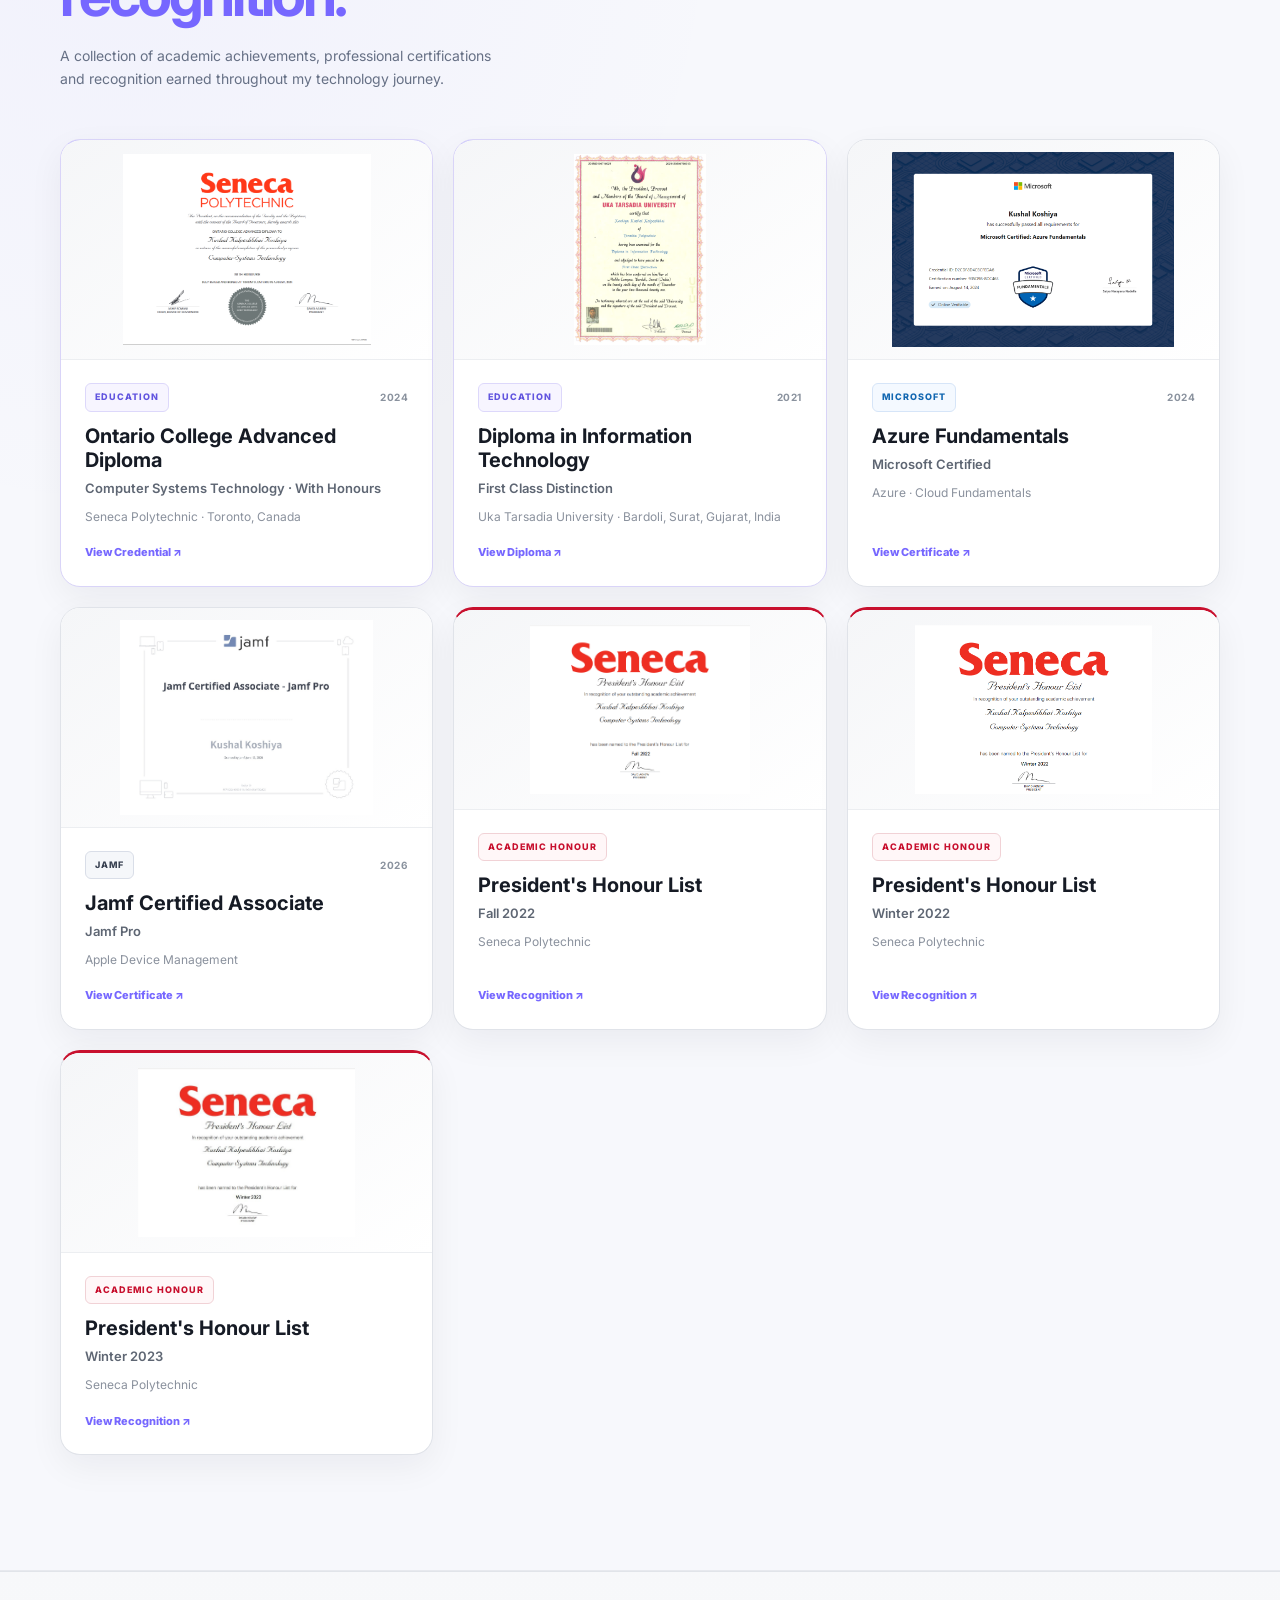
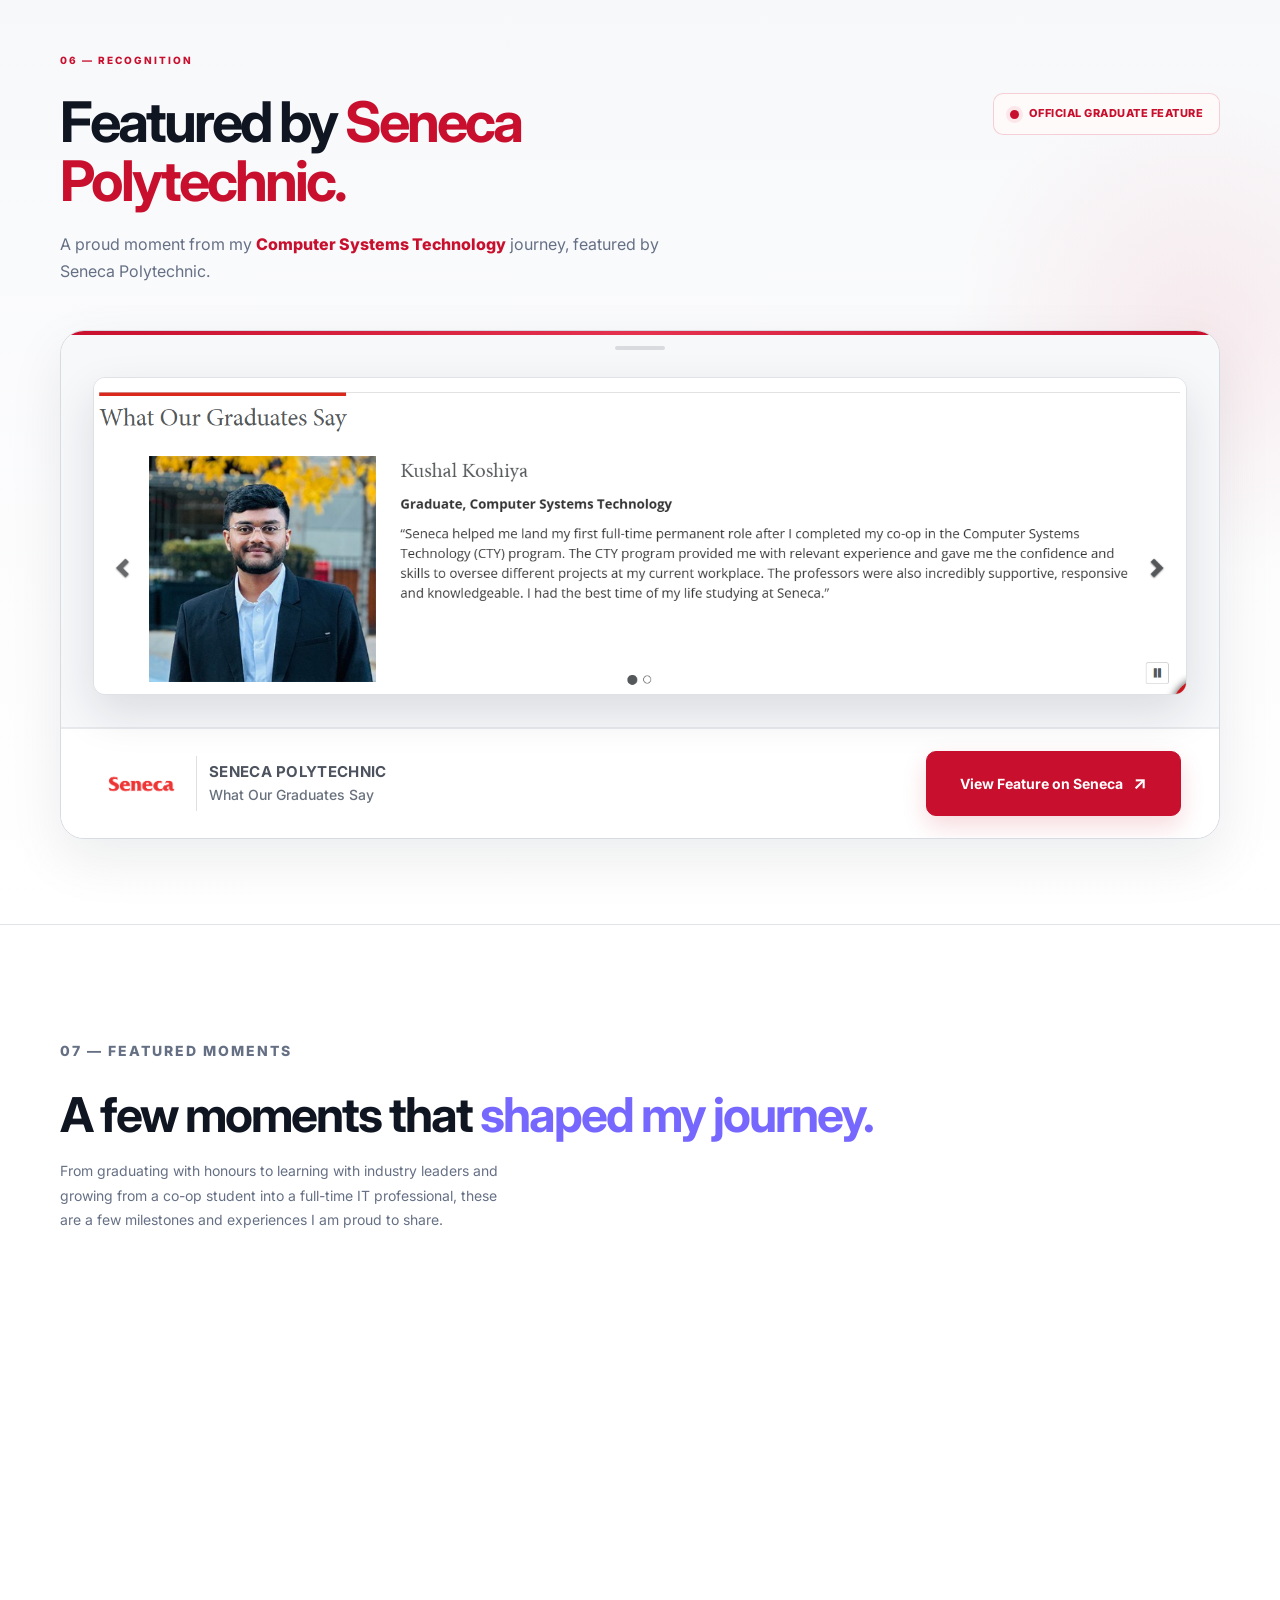
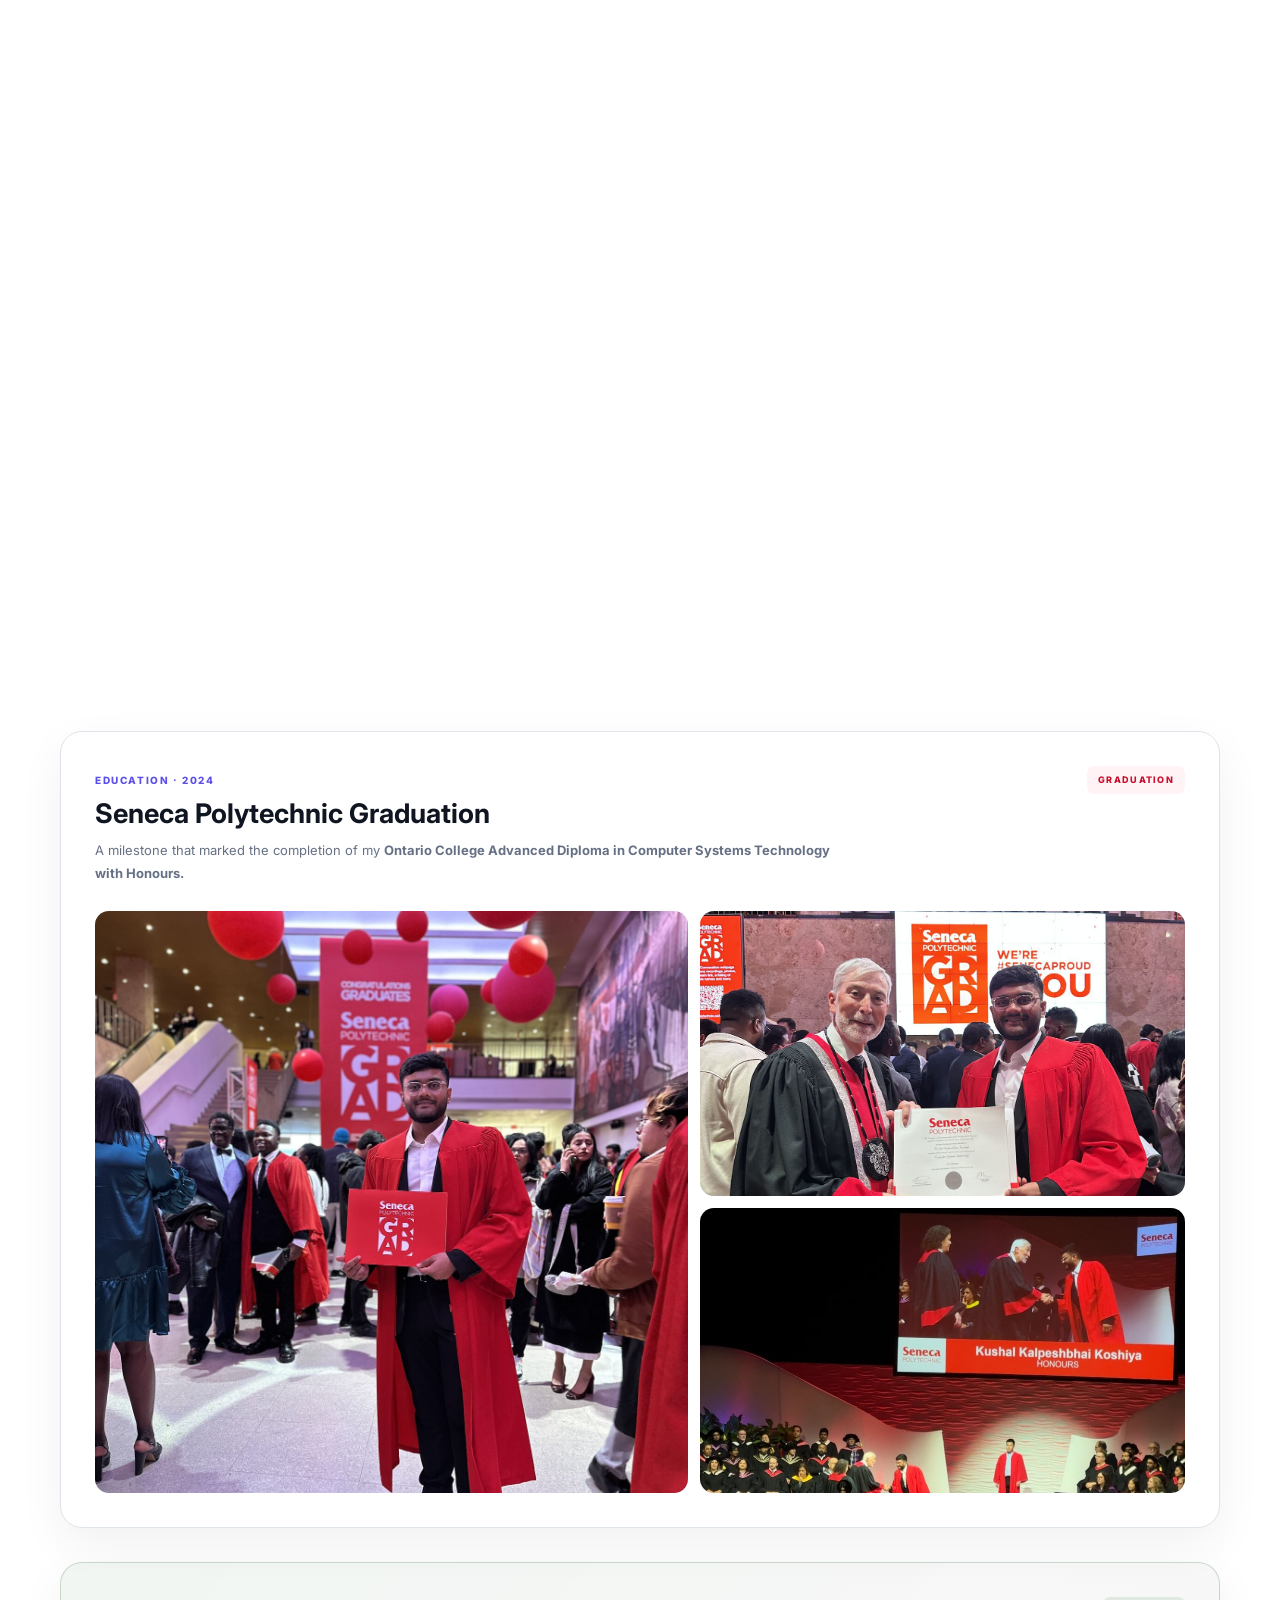
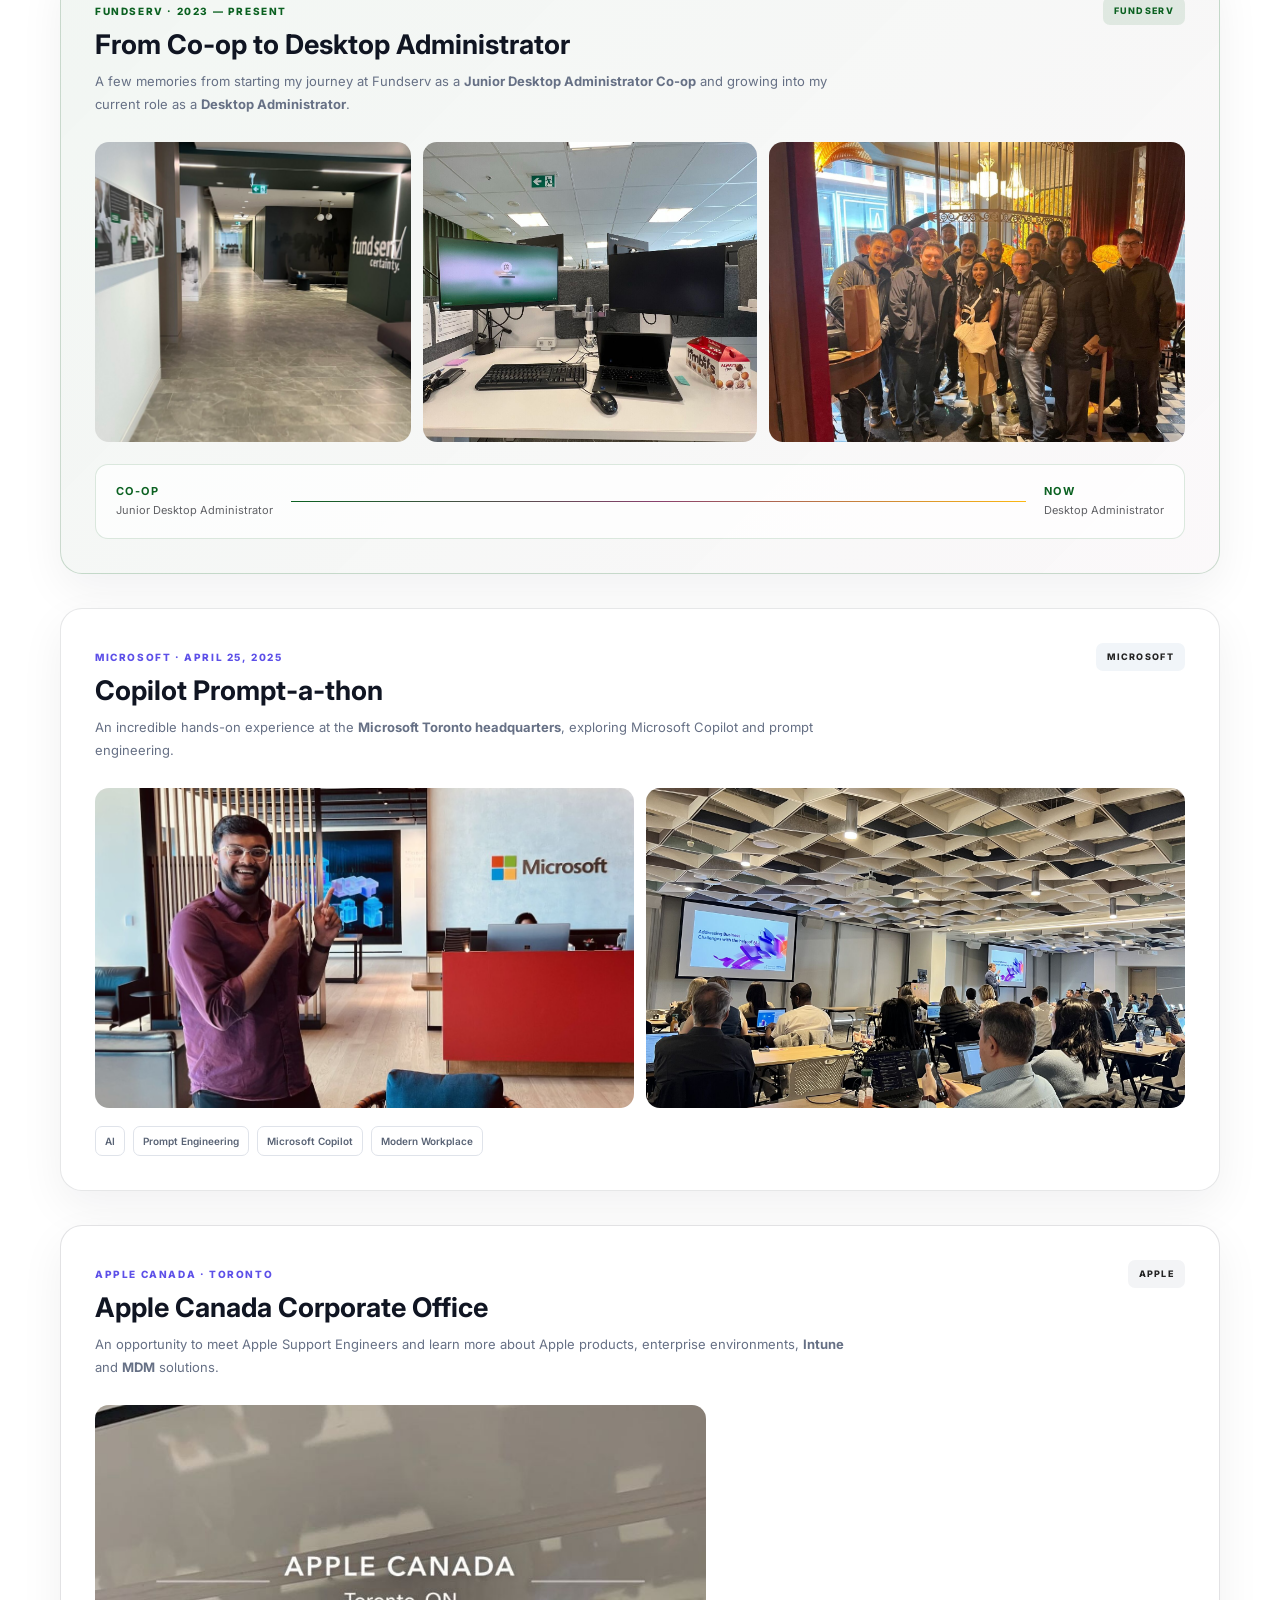
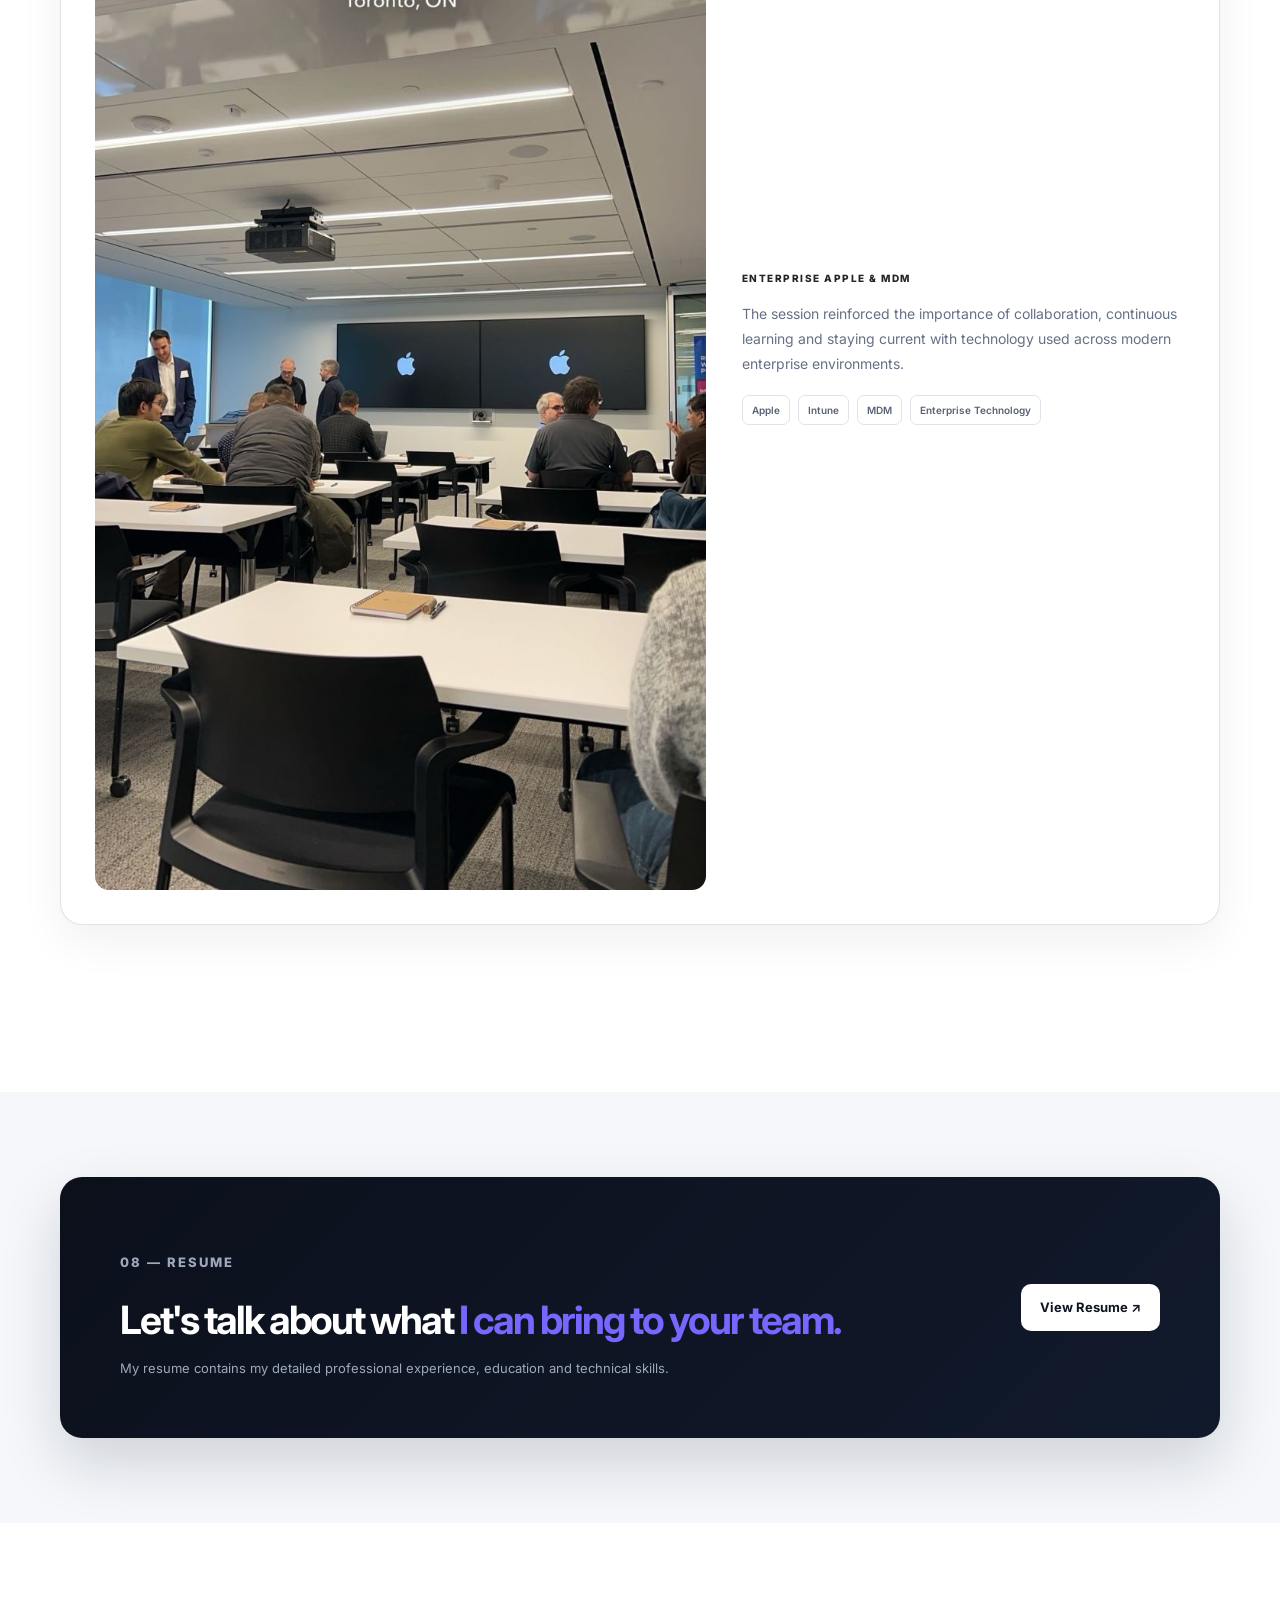
==== commit c51aa124: "commit" ====
--- a/index.html
+++ b/index.html
@@ -8,6 +8,22 @@
           content="Kushal Koshiya — IT Operations, Endpoint Management, Jamf, Microsoft 365, Intune and Entra ID professional.">
 
     <title>Kushal Koshiya</title>
+    <!-- Share / Safari preview -->
+    <meta property="og:type" content="website">
+    <meta property="og:title" content="Kushal Koshiya — IT Operations & Endpoint Management">
+    <meta property="og:description" content="IT Operations, Endpoint Management, Jamf, Microsoft 365, Intune and Entra ID professional.">
+    <meta property="og:image" content="assets/kk.png">
+    <meta property="og:image:alt" content="Kushal Koshiya">
+    <meta name="twitter:card" content="summary_large_image">
+    <meta name="twitter:title" content="Kushal Koshiya — IT Operations & Endpoint Management">
+    <meta name="twitter:description" content="IT Operations, Endpoint Management, Jamf, Microsoft 365, Intune and Entra ID professional.">
+    <meta name="twitter:image" content="assets/kk.png">
+
+    <link rel="apple-touch-icon" sizes="180x180" href="assets/kk.png">
+    <meta name="apple-mobile-web-app-title" content="Kushal Koshiya">
+    <meta name="theme-color" content="#f5f7fb">
+
+
 <link rel="icon" href="data:image/svg+xml,<svg xmlns='http://www.w3.org/2000/svg' viewBox='0 0 64 64'><rect width='64' height='64' rx='14' fill='white'/><text x='32' y='40' text-anchor='middle' font-family='Arial,sans-serif' font-size='25' font-weight='800' fill='black'>KK<tspan fill='%237667ff'>.</tspan></text></svg>">    <link rel="preconnect" href="https://fonts.googleapis.com">
     <link rel="preconnect" href="https://fonts.gstatic.com" crossorigin>
 
@@ -19,35 +35,54 @@
 
 <script>
 (function () {
-    const mobileToggle = document.getElementById("mobileNativeThemeToggle");
-    if (!mobileToggle) return;
-
-    function syncMobileThemeButton() {
-        const isDark = document.documentElement.classList.contains("dark-mode");
-
-        mobileToggle.setAttribute(
-            "aria-label",
-            isDark ? "Switch to light mode" : "Switch to dark mode"
-        );
-
-        mobileToggle.setAttribute("aria-pressed", String(isDark));
-
-        const sun = mobileToggle.querySelector(".mobile-theme-sun");
-        const moon = mobileToggle.querySelector(".mobile-theme-moon");
-        const label = document.getElementById("mobileNativeThemeLabel");
-
-        if (sun) sun.classList.toggle("is-visible", isDark);
-        if (moon) moon.classList.toggle("is-visible", !isDark);
-        if (label) label.textContent = isDark ? "Light Mode" : "Dark Mode";
+    function initMobileThemeToggle() {
+        const mobileToggle = document.getElementById("mobileNativeThemeToggle");
+        if (!mobileToggle) return;
+
+        function syncMobileThemeButton() {
+            const isDark = document.documentElement.classList.contains("dark-mode");
+
+            mobileToggle.setAttribute(
+                "aria-label",
+                isDark ? "Switch to light mode" : "Switch to dark mode"
+            );
+
+            mobileToggle.setAttribute("aria-pressed", String(isDark));
+
+            const sun = mobileToggle.querySelector(".mobile-theme-sun");
+            const moon = mobileToggle.querySelector(".mobile-theme-moon");
+            const label = document.getElementById("mobileNativeThemeLabel");
+
+            if (sun) sun.classList.toggle("is-visible", isDark);
+            if (moon) moon.classList.toggle("is-visible", !isDark);
+            if (label) label.textContent = isDark ? "Light Mode" : "Dark Mode";
+        }
+
+        if (mobileToggle.dataset.themeBound === "true") {
+            syncMobileThemeButton();
+            return;
+        }
+
+        mobileToggle.dataset.themeBound = "true";
+
+        mobileToggle.addEventListener("click", function (event) {
+            event.preventDefault();
+            event.stopPropagation();
+
+            const isDark = document.documentElement.classList.contains("dark-mode");
+
+            document.documentElement.classList.toggle("dark-mode", !isDark);
+            syncMobileThemeButton();
+        });
+
+        syncMobileThemeButton();
     }
 
-    mobileToggle.addEventListener("click", function () {
-        const isDark = document.documentElement.classList.contains("dark-mode");
-        document.documentElement.classList.toggle("dark-mode", !isDark);
-        syncMobileThemeButton();
-    });
-
-    syncMobileThemeButton();
+    if (document.readyState === "loading") {
+        document.addEventListener("DOMContentLoaded", initMobileThemeToggle);
+    } else {
+        initMobileThemeToggle();
+    }
 })();
 </script>
 
@@ -100,9 +135,37 @@
 
 
 
+
+    <script type="application/ld+json">
+    {
+      "@context": "https://schema.org",
+      "@type": "Person",
+      "name": "Kushal Koshiya",
+      "jobTitle": "Desktop Administrator",
+      "description": "IT Operations and Endpoint Management professional focused on Jamf, Microsoft 365, Intune, Entra ID and modern workplace technologies.",
+      "image": "assets/kk.png",
+      "url": "./",
+      "sameAs": [
+        "https://www.linkedin.com/in/kushalkoshiya"
+      ],
+      "knowsAbout": [
+        "IT Operations",
+        "Endpoint Management",
+        "Jamf Pro",
+        "Microsoft Intune",
+        "Microsoft 365",
+        "Microsoft Entra ID",
+        "Azure Virtual Desktop",
+        "macOS Management",
+        "Windows Endpoint Management"
+      ]
+    }
+    </script>
+
+<meta name="robots" content="index, follow, max-image-preview:large, max-snippet:-1, max-video-preview:-1">
 </head>
 
-<body>
+<body class="portfolio-intro-active">
 
 
 <!-- ================= CINEMATIC INTRO ================= -->
--- a/style.css
+++ b/style.css
@@ -8426,3 +8426,143 @@
     }
 }
 
+
+/* =========================================================
+   DESKTOP DROPDOWN — HOVER BRIDGE FIX
+   ========================================================= */
+
+@media screen and (min-width: 761px) and (hover: hover) and (pointer: fine) {
+
+    .nav-dropdown {
+        position: relative;
+    }
+
+    .nav-dropdown::after {
+        content: "";
+        position: absolute;
+
+        left: -8px;
+        right: -8px;
+
+        top: 100%;
+        height: 16px;
+
+        background: transparent;
+
+        pointer-events: auto;
+    }
+
+    .nav-dropdown-menu {
+        top: calc(100% + 8px) !important;
+    }
+
+    .nav-dropdown:hover > .nav-dropdown-menu {
+        opacity: 1 !important;
+        visibility: visible !important;
+        pointer-events: auto !important;
+        transform: translateX(-50%) translateY(0) !important;
+    }
+}
+
+
+/* =========================================================
+   MOBILE DARK MODE TOGGLE — IPHONE TAP FIX
+   ========================================================= */
+
+@media screen and (max-width: 760px) {
+    #mobileNativeThemeToggle {
+        position: relative;
+        z-index: 10010 !important;
+        pointer-events: auto !important;
+        cursor: pointer !important;
+        touch-action: manipulation !important;
+        -webkit-tap-highlight-color: transparent !important;
+    }
+}
+
+
+/* =========================================================
+   CINEMATIC INTRO — HIDE HEADER UNTIL INTRO FINISHES
+   ========================================================= */
+
+body.portfolio-intro-active .navbar {
+    visibility: hidden !important;
+    opacity: 0 !important;
+    pointer-events: none !important;
+}
+
+body.portfolio-intro-active .portfolio-intro {
+    position: fixed !important;
+    inset: 0 !important;
+    z-index: 2147483647 !important;
+    visibility: visible !important;
+    opacity: 1 !important;
+    pointer-events: auto !important;
+}
+
+body.portfolio-intro-active {
+    overflow: hidden !important;
+}
+
+
+/* =========================================================
+   MOBILE / GOOGLE MOBILE-FRIENDLY SAFEGUARDS
+   ========================================================= */
+
+html, body {
+    max-width: 100%;
+    overflow-x: hidden;
+}
+
+img, svg, video, iframe {
+    max-width: 100%;
+}
+
+@media screen and (max-width: 760px) {
+
+    body {
+        width: 100%;
+        min-width: 0;
+    }
+
+    .container {
+        width: min(1160px, calc(100% - 32px));
+        max-width: calc(100% - 32px);
+    }
+
+    .hero,
+    .section,
+    .technology-bar,
+    footer {
+        overflow-x: clip;
+    }
+
+    .hero h1,
+    .section h2 {
+        overflow-wrap: anywhere;
+        word-break: normal;
+    }
+
+    table {
+        display: block;
+        max-width: 100%;
+        overflow-x: auto;
+        -webkit-overflow-scrolling: touch;
+    }
+
+    .technology-marquee {
+        max-width: 100%;
+        overflow: hidden;
+    }
+
+    .tech-photo {
+        max-width: 100%;
+    }
+
+    .portfolio-intro {
+        width: 100%;
+        max-width: 100vw;
+        overflow: hidden;
+    }
+}
+
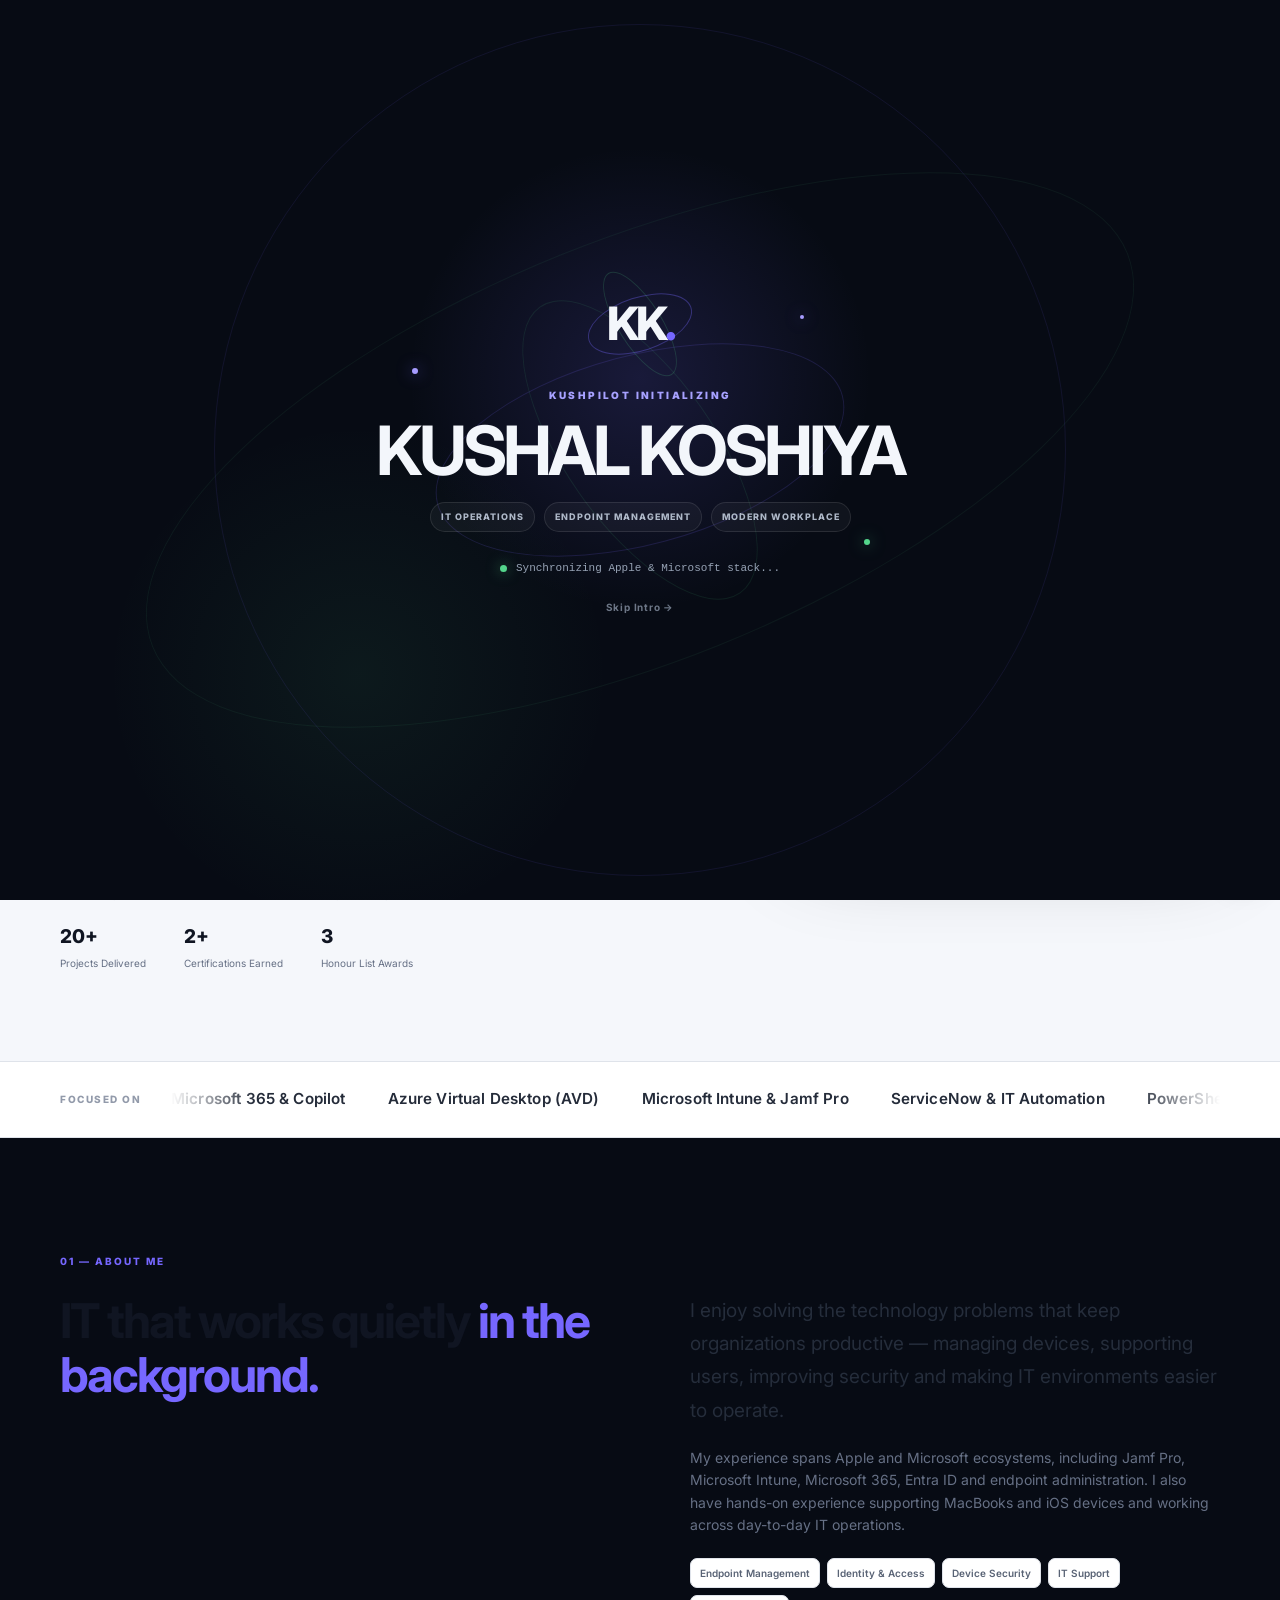
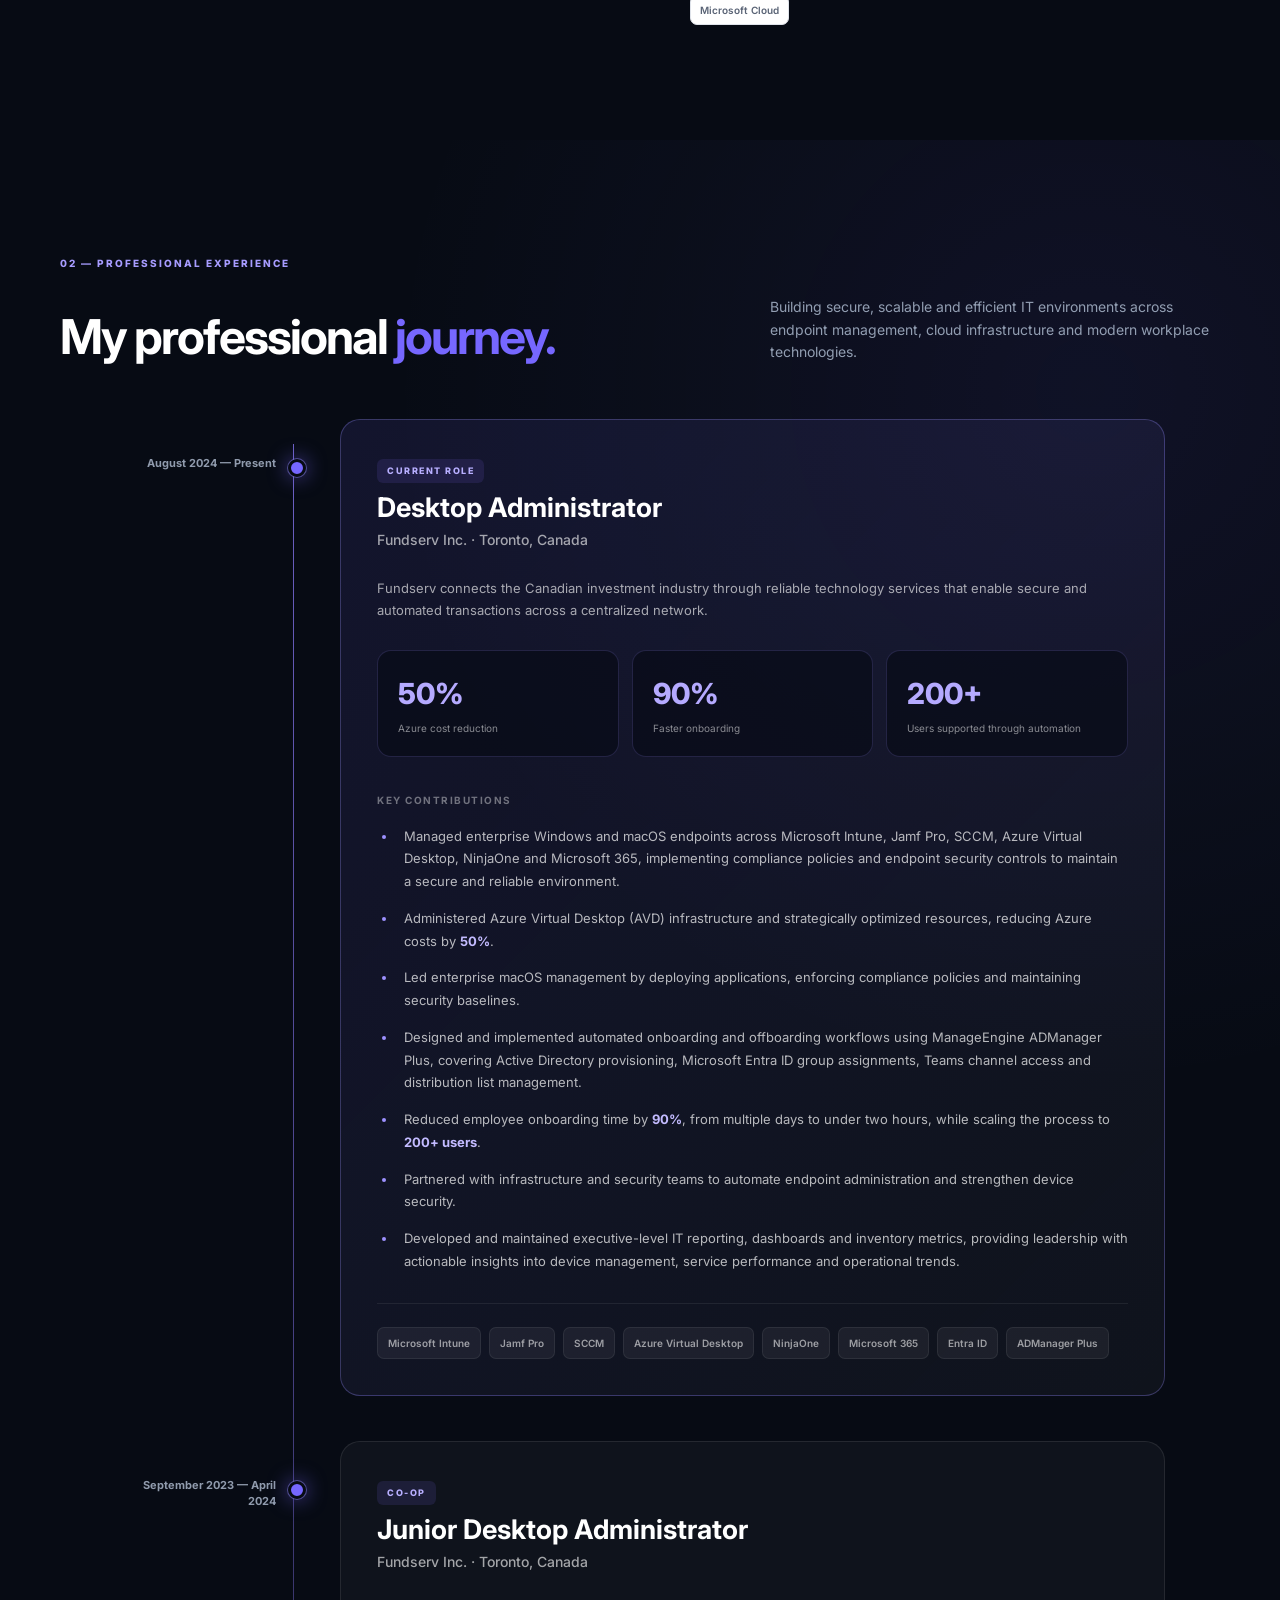
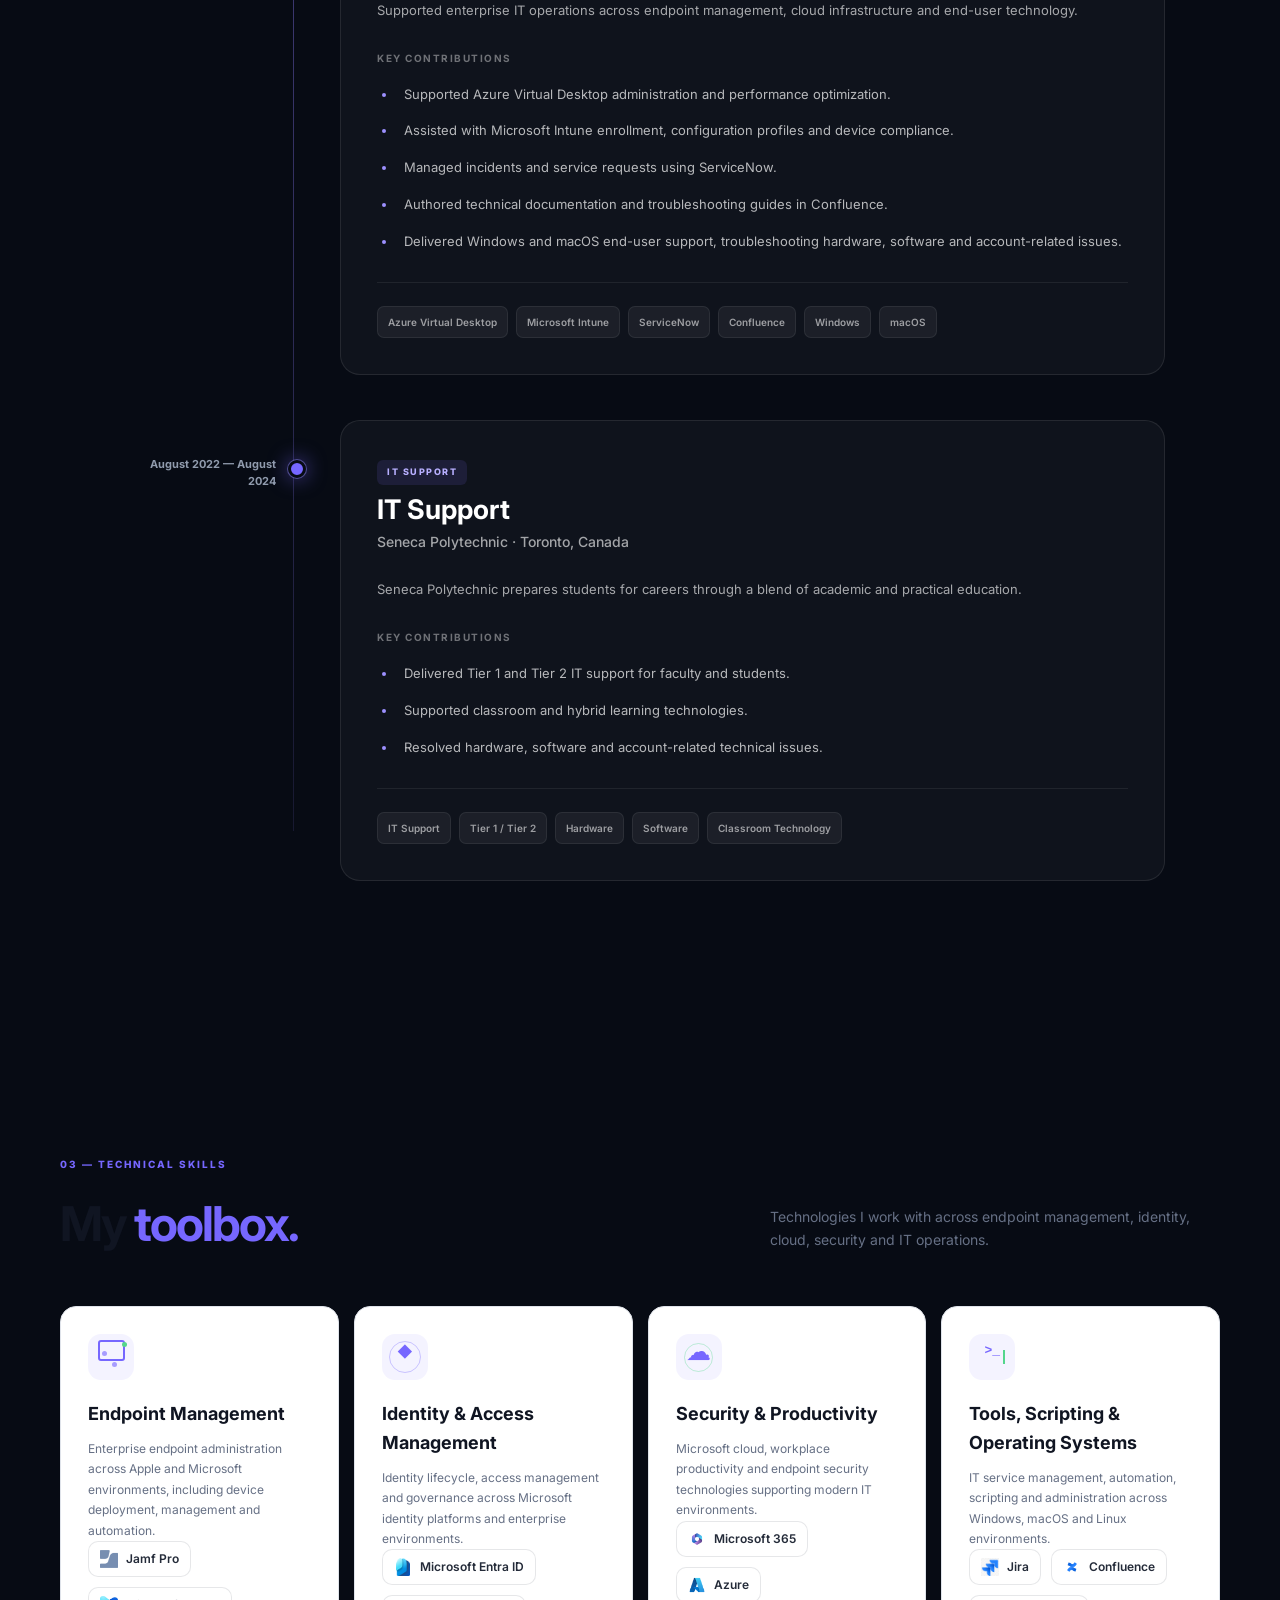
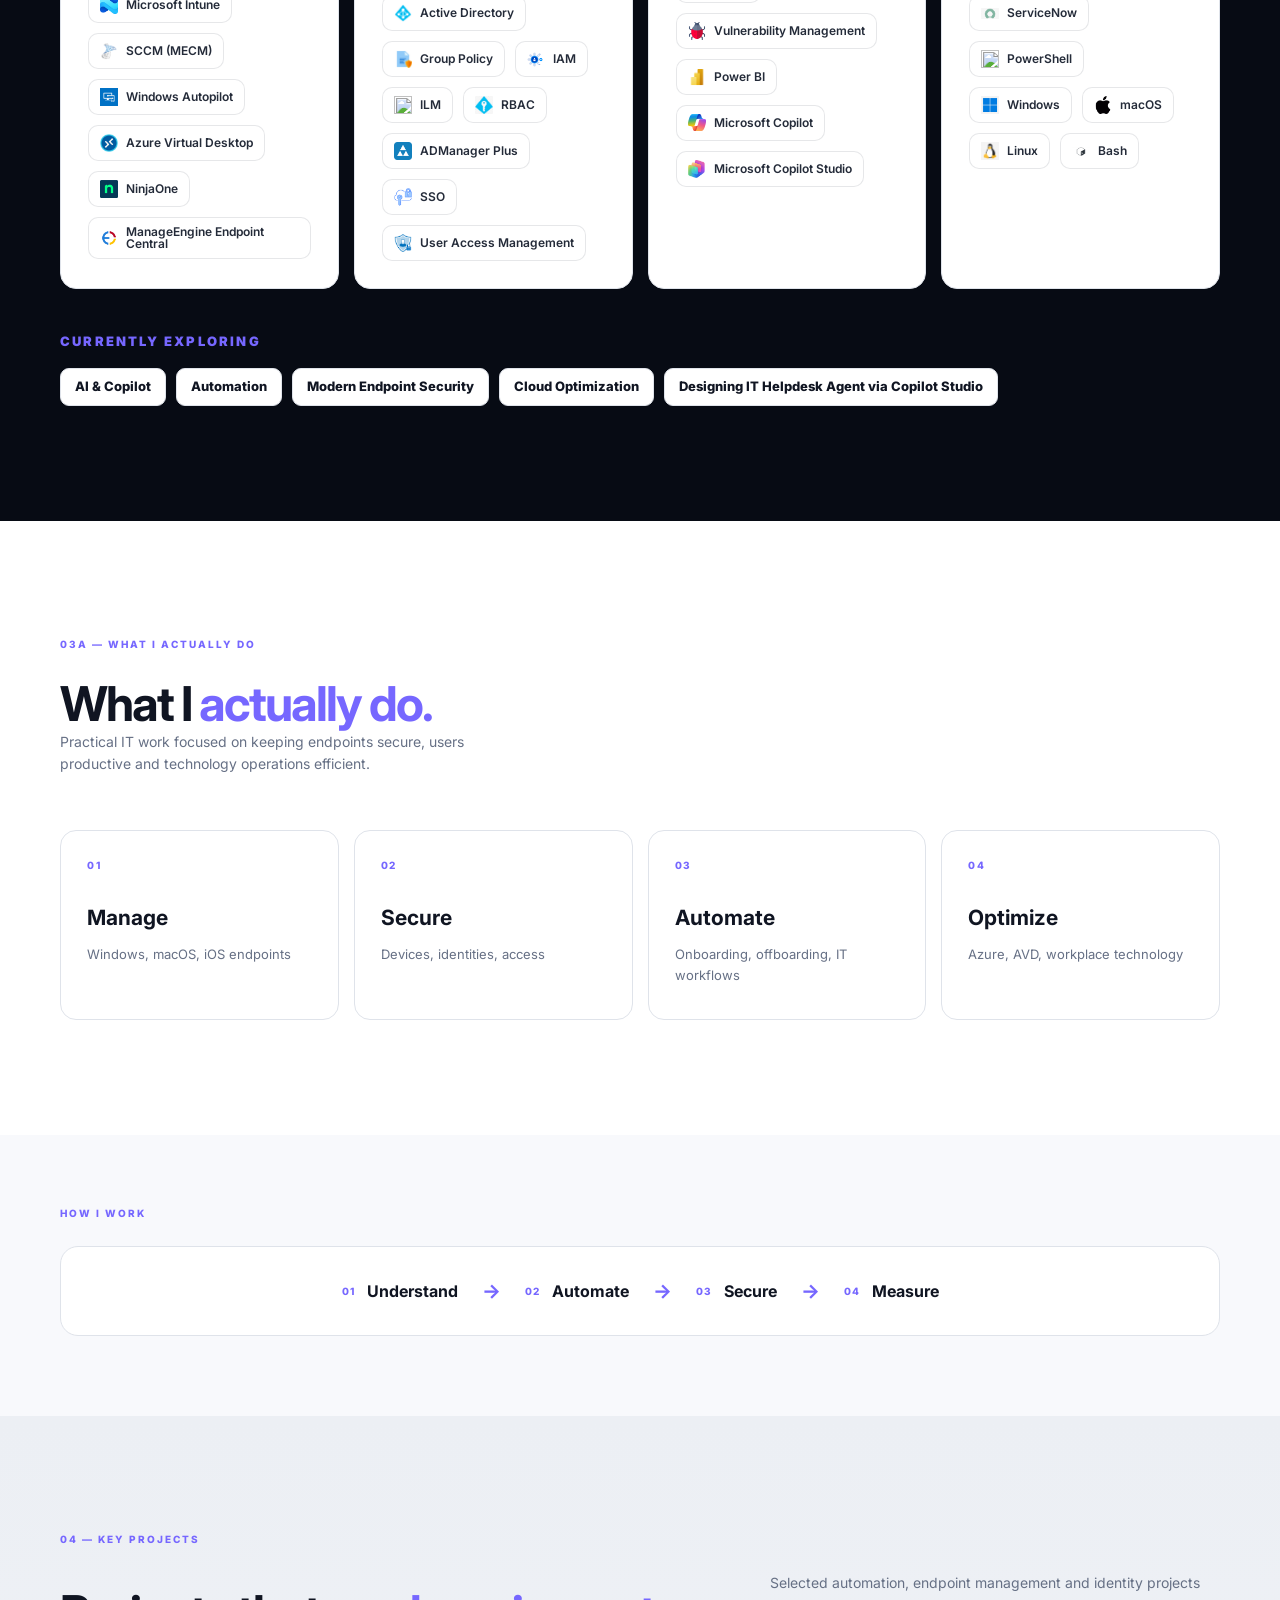
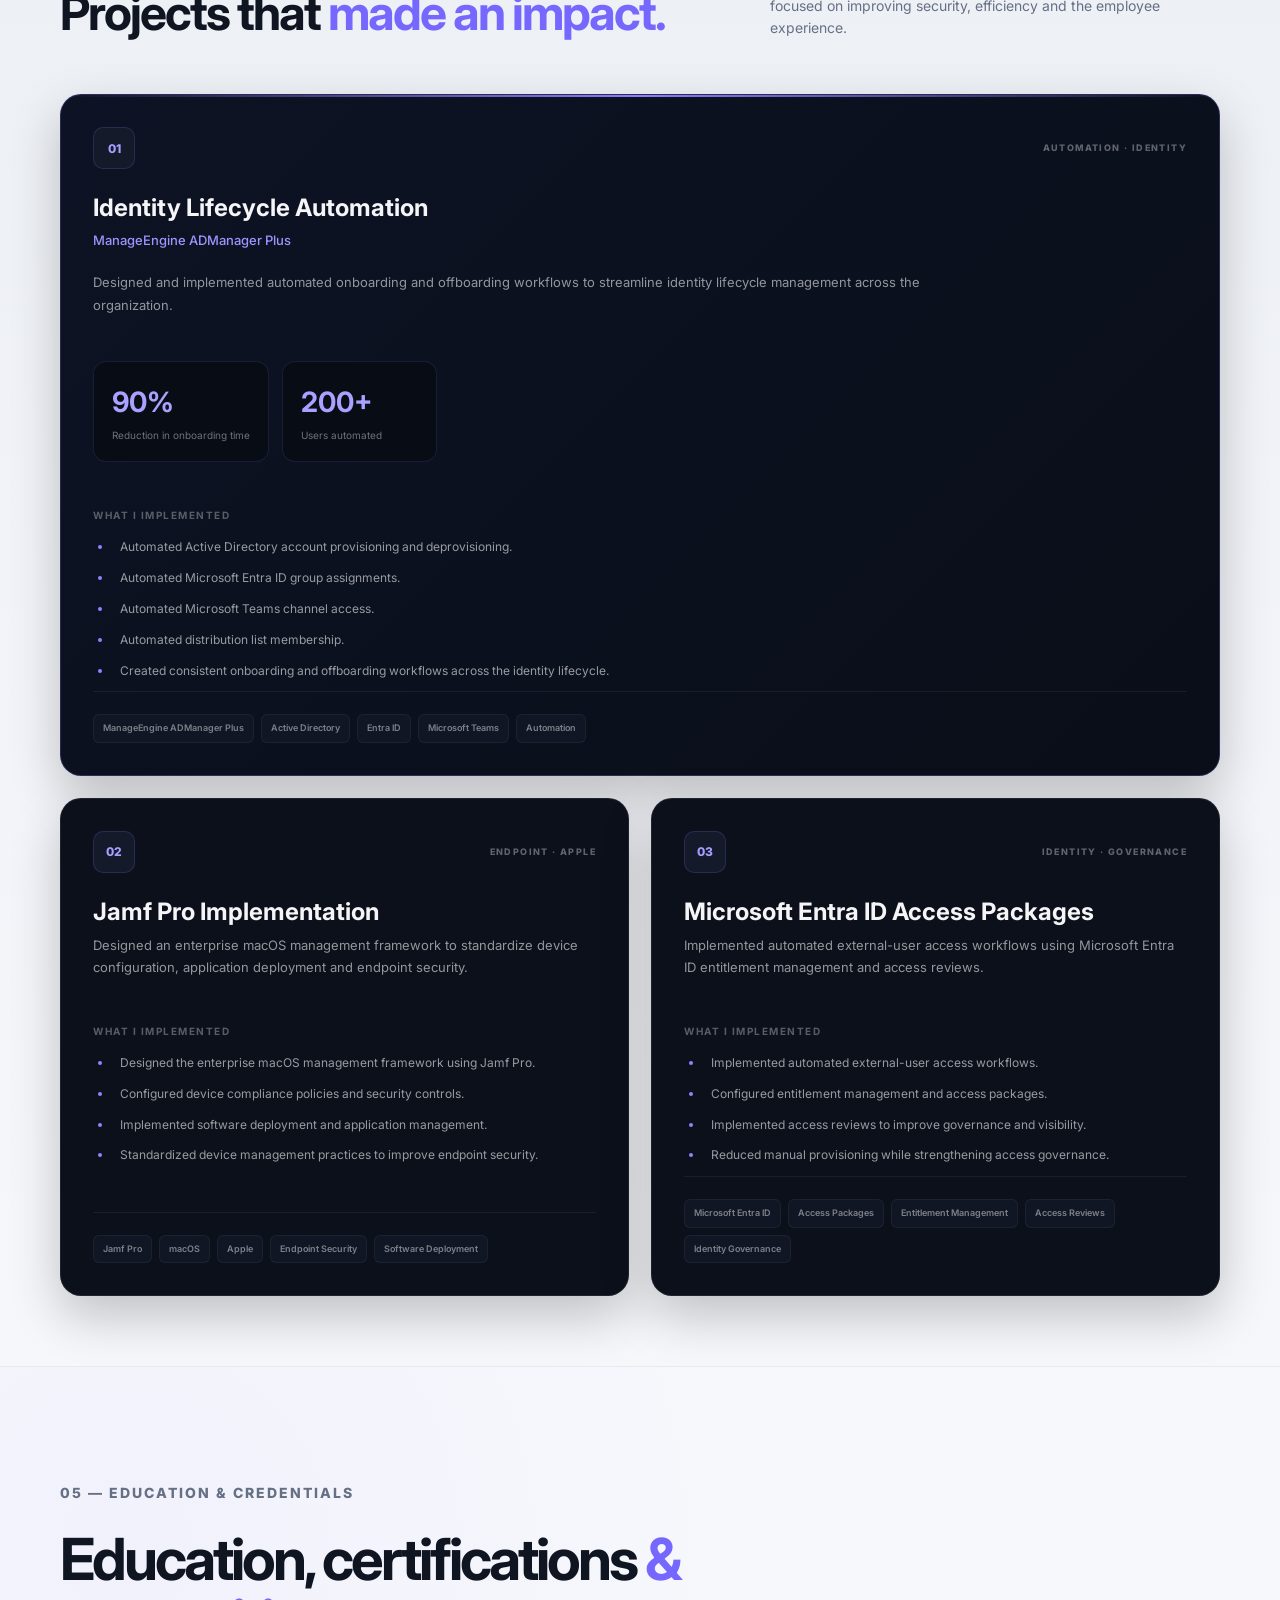
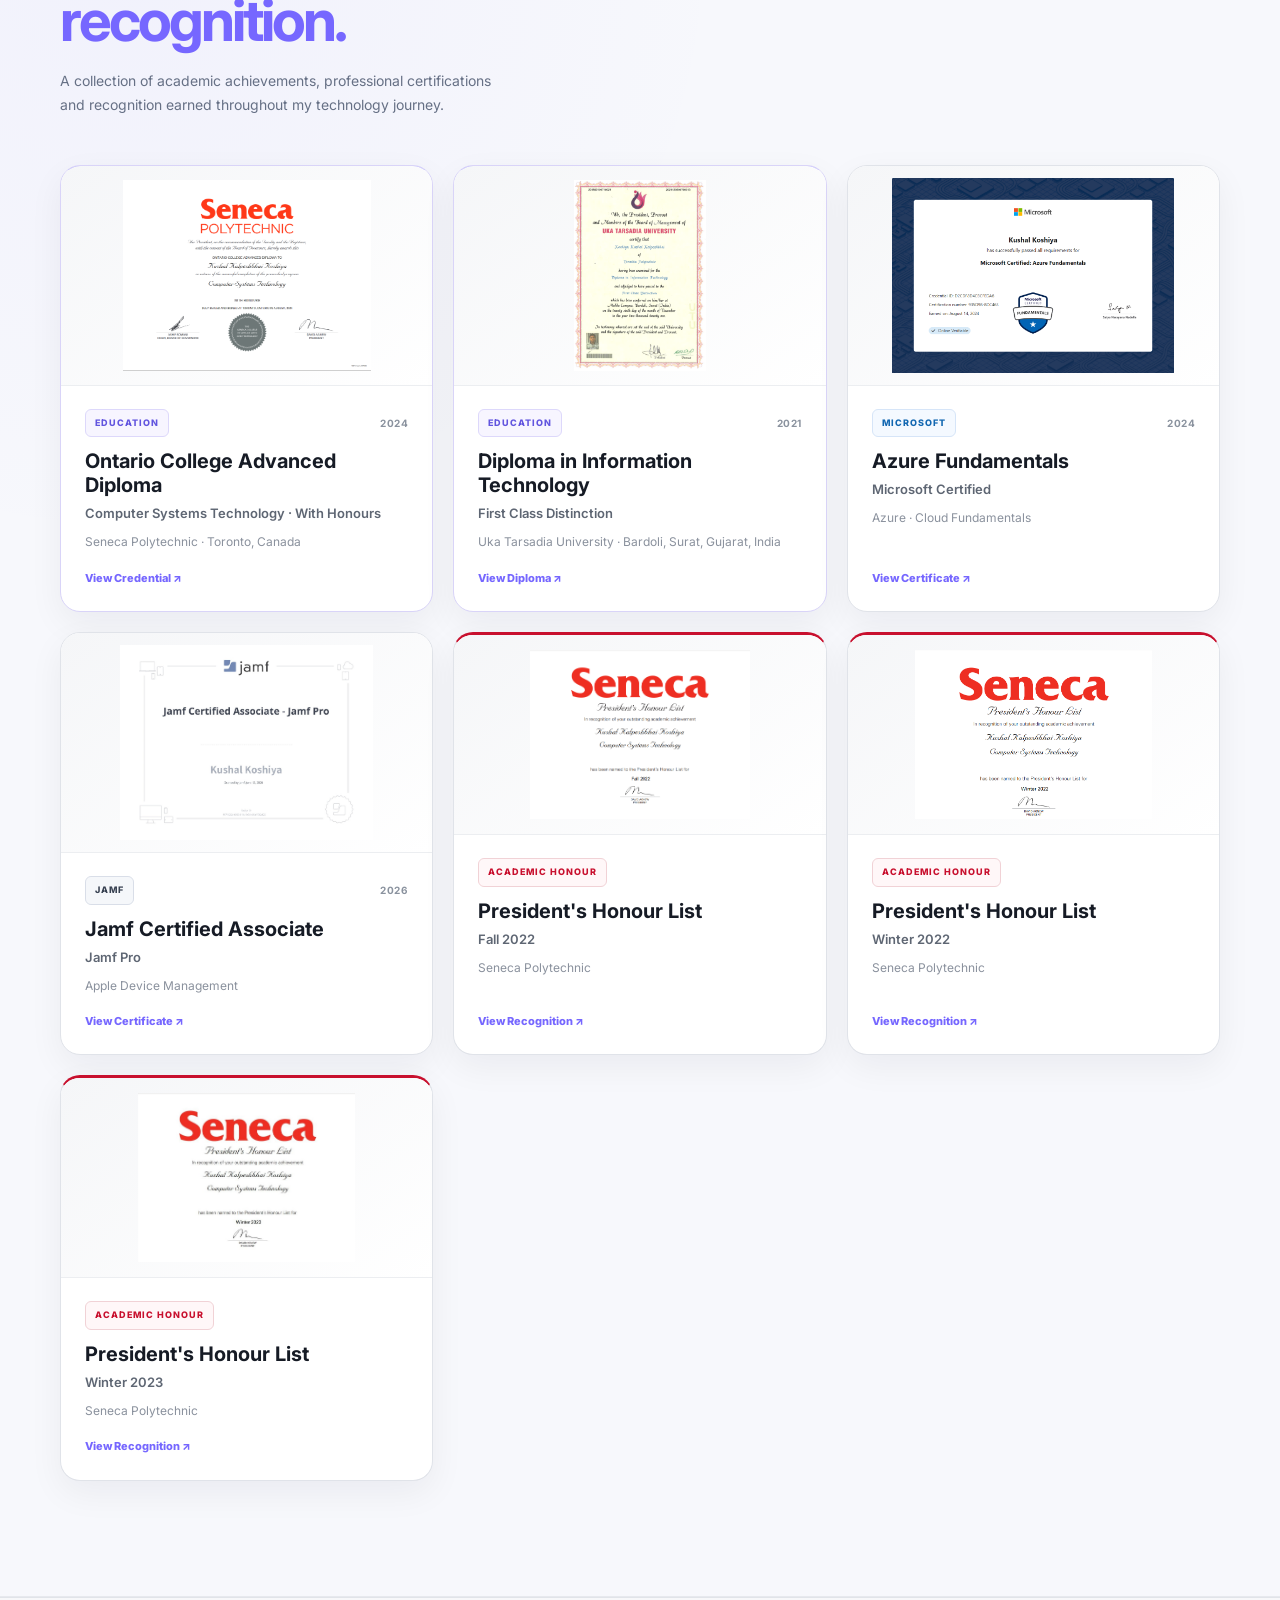
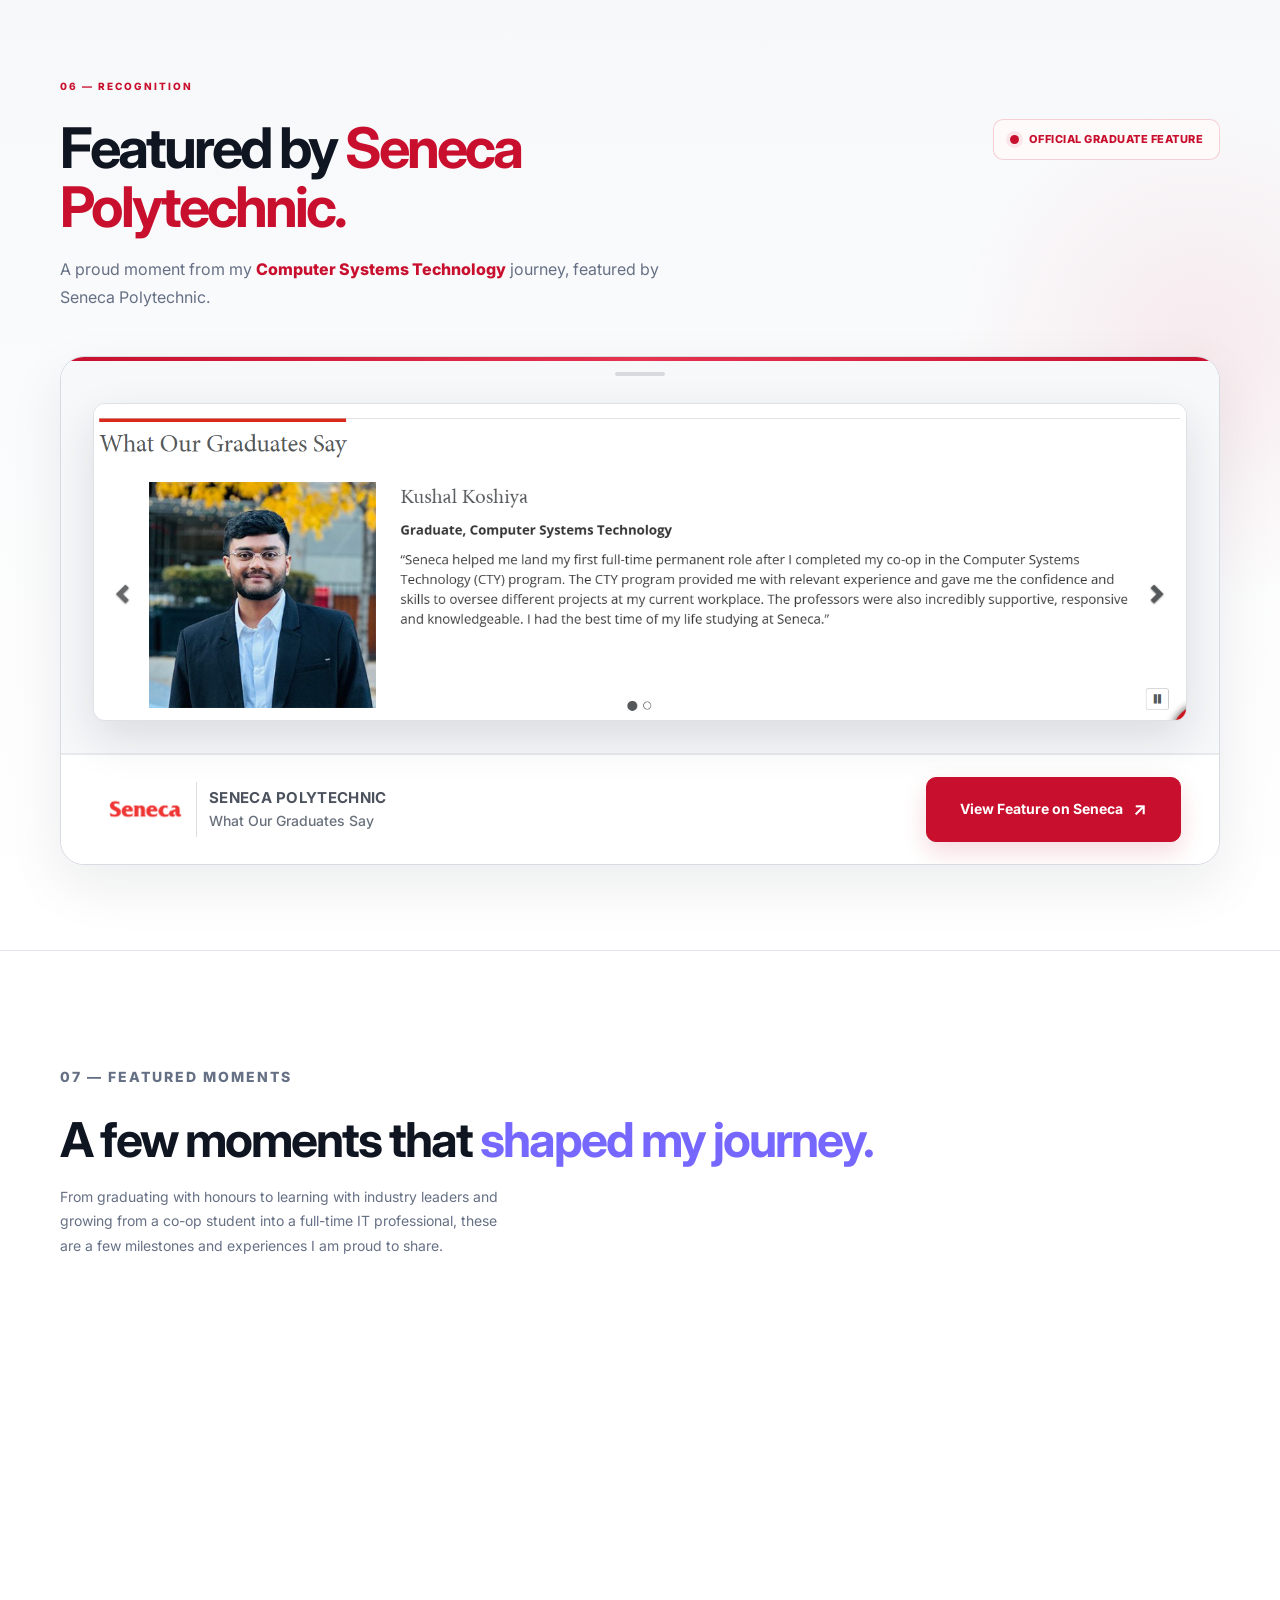
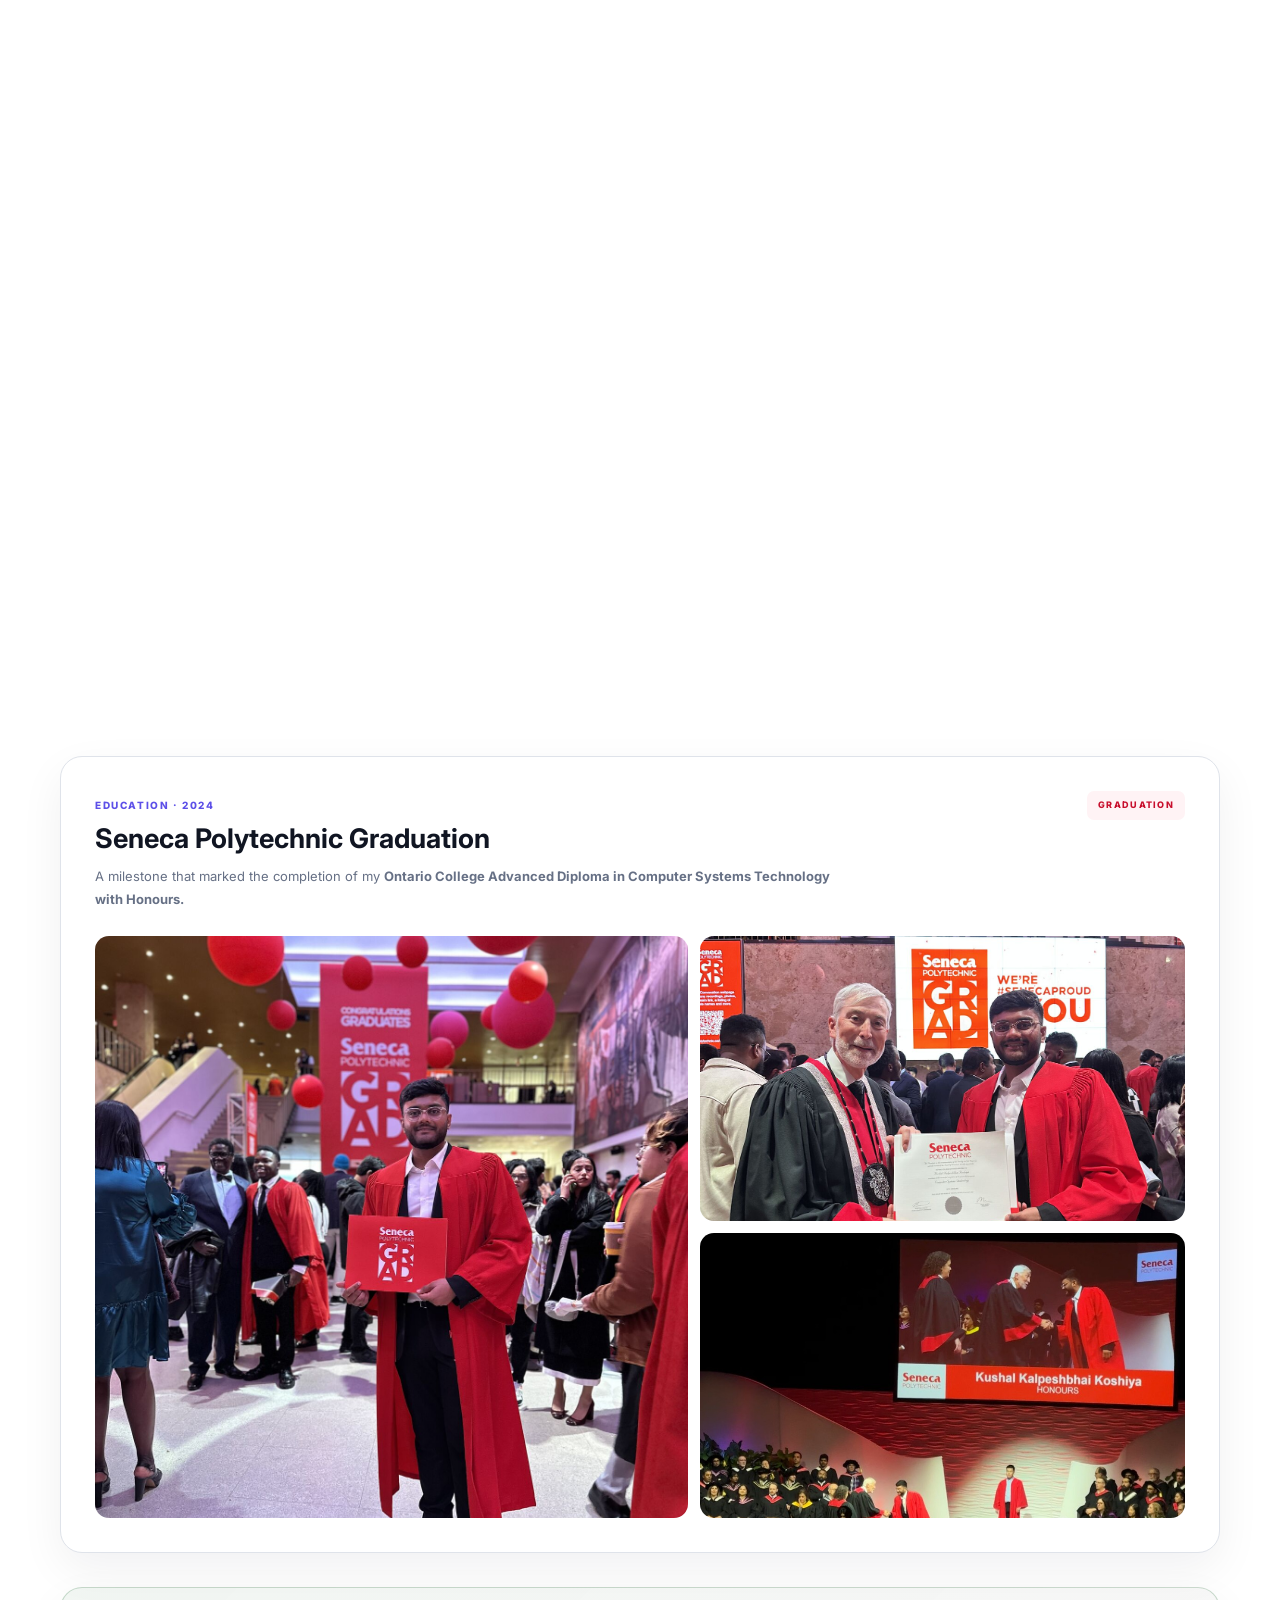
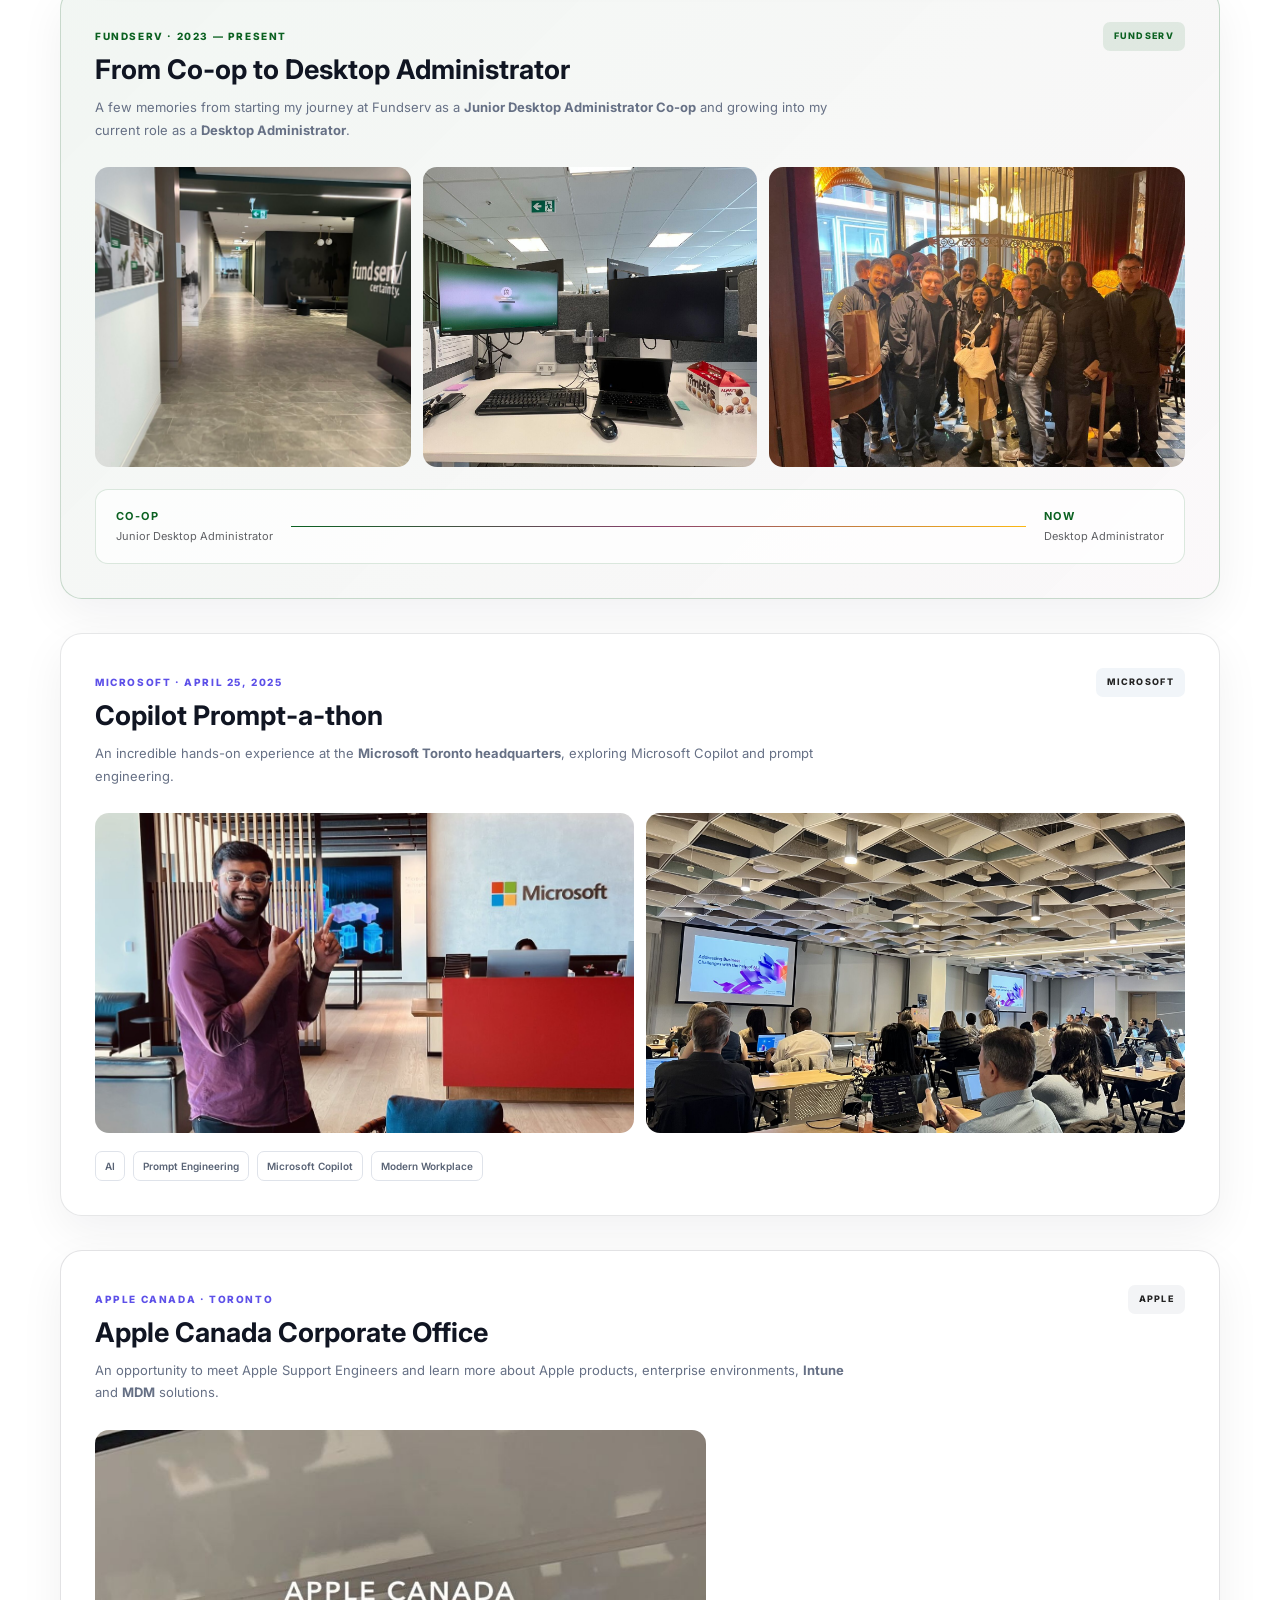
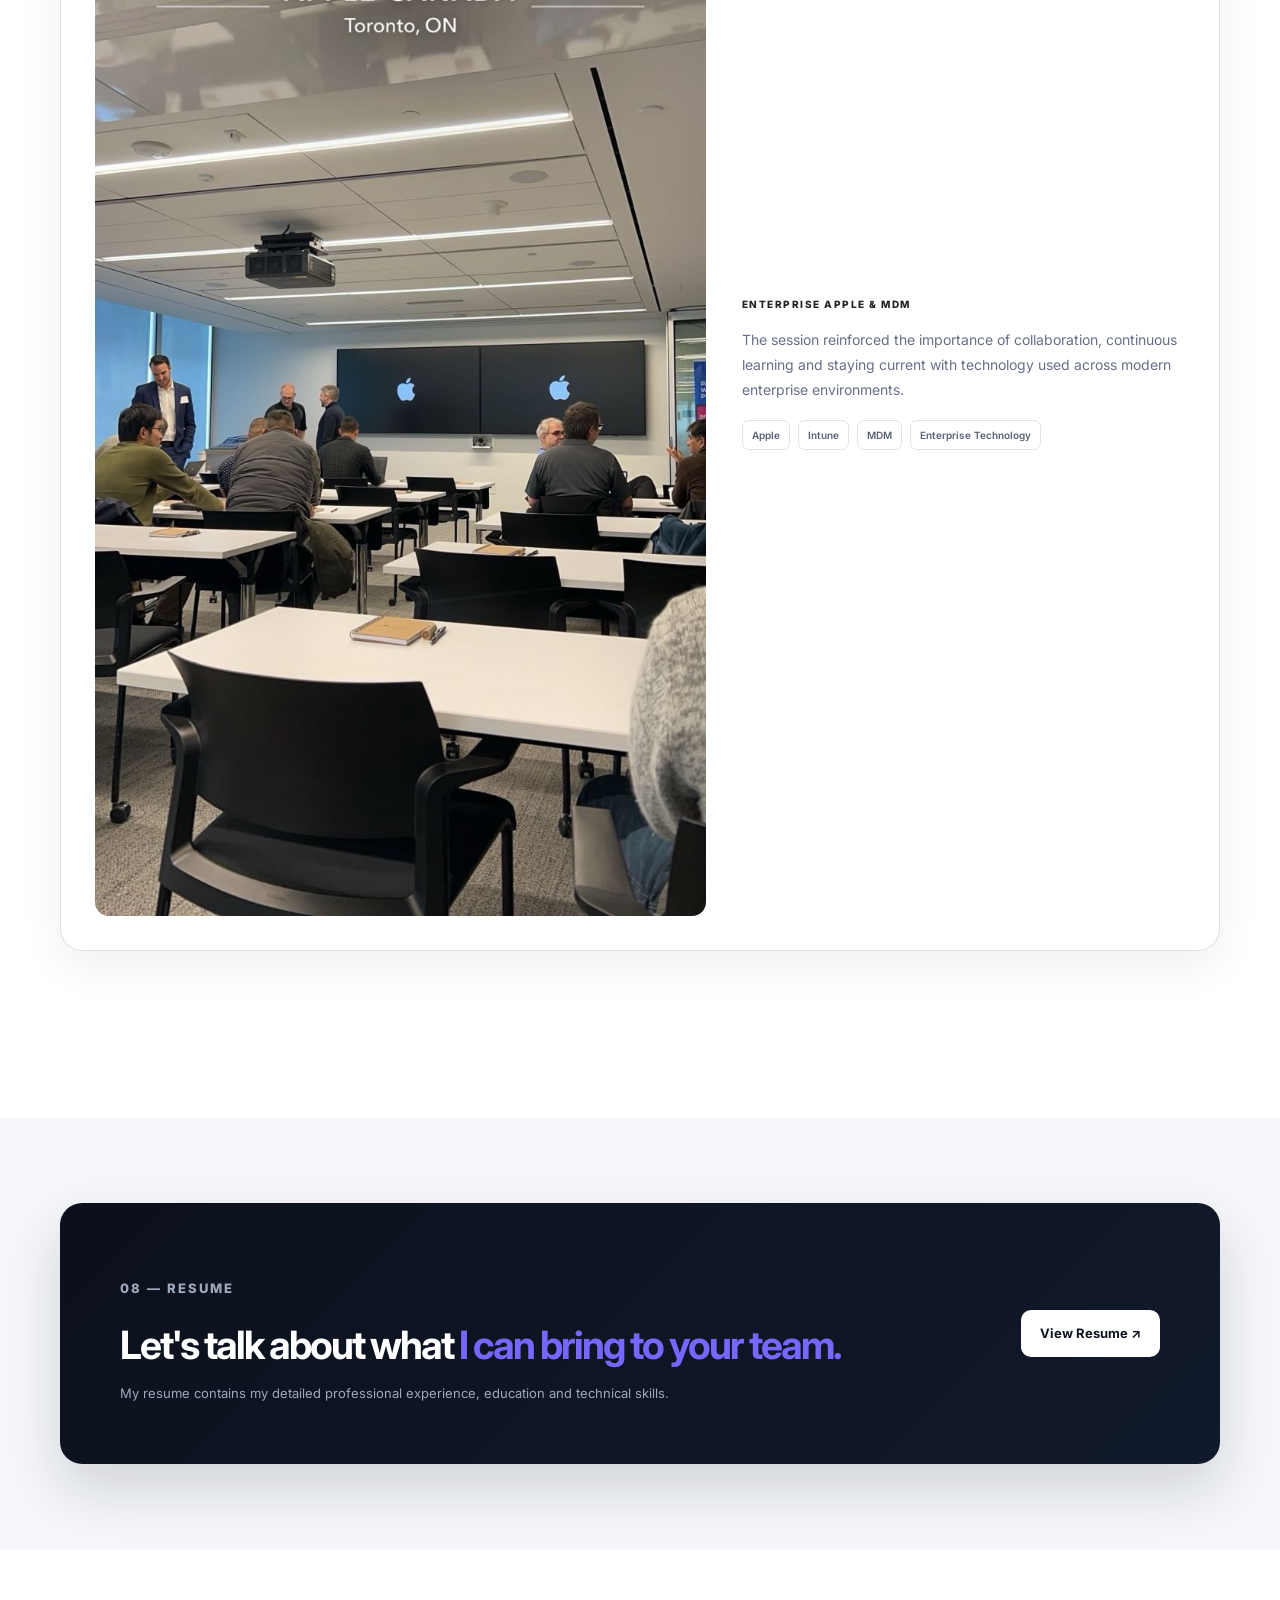
==== commit 2acfb857: "final version" ====
--- a/index.html
+++ b/index.html
@@ -8,6 +8,12 @@
           content="Kushal Koshiya — IT Operations, Endpoint Management, Jamf, Microsoft 365, Intune and Entra ID professional.">
 
     <title>Kushal Koshiya</title>
+
+    <link rel="icon" type="image/png" sizes="48x48" href="assets/favicon.png">
+    <link rel="icon" type="image/png" sizes="96x96" href="assets/favicon.png">
+    <link rel="apple-touch-icon" sizes="180x180" href="assets/apple-touch-icon.png">
+    <meta name="apple-mobile-web-app-title" content="Kushal Koshiya">
+
     <!-- Share / Safari preview -->
     <meta property="og:type" content="website">
     <meta property="og:title" content="Kushal Koshiya — IT Operations & Endpoint Management">
@@ -18,13 +24,8 @@
     <meta name="twitter:title" content="Kushal Koshiya — IT Operations & Endpoint Management">
     <meta name="twitter:description" content="IT Operations, Endpoint Management, Jamf, Microsoft 365, Intune and Entra ID professional.">
     <meta name="twitter:image" content="assets/kk.png">
-
-    <link rel="apple-touch-icon" sizes="180x180" href="assets/kk.png">
     <meta name="apple-mobile-web-app-title" content="Kushal Koshiya">
-    <meta name="theme-color" content="#f5f7fb">
-
-
-<link rel="icon" href="data:image/svg+xml,<svg xmlns='http://www.w3.org/2000/svg' viewBox='0 0 64 64'><rect width='64' height='64' rx='14' fill='white'/><text x='32' y='40' text-anchor='middle' font-family='Arial,sans-serif' font-size='25' font-weight='800' fill='black'>KK<tspan fill='%237667ff'>.</tspan></text></svg>">    <link rel="preconnect" href="https://fonts.googleapis.com">
+    <meta name="theme-color" content="#f5f7fb"><rect width='64' height='64' rx='14' fill='white'/><text x='32' y='40' text-anchor='middle' font-family='Arial,sans-serif' font-size='25' font-weight='800' fill='black'>KK<tspan fill='%237667ff'>.</tspan></text></svg>">    <link rel="preconnect" href="https://fonts.googleapis.com">
     <link rel="preconnect" href="https://fonts.gstatic.com" crossorigin>
 
     <link href="https://fonts.googleapis.com/css2?family=Inter:wght@400;500;600;700;800&display=swap"
@@ -136,33 +137,18 @@
 
 
 
+    <meta property="og:site_name" content="Kushal Koshiya">
+    <link rel="canonical" href="https://koshiyakushal.github.io/Kushal-Koshiya/">
     <script type="application/ld+json">
     {
       "@context": "https://schema.org",
-      "@type": "Person",
+      "@type": "WebSite",
       "name": "Kushal Koshiya",
-      "jobTitle": "Desktop Administrator",
-      "description": "IT Operations and Endpoint Management professional focused on Jamf, Microsoft 365, Intune, Entra ID and modern workplace technologies.",
-      "image": "assets/kk.png",
-      "url": "./",
-      "sameAs": [
-        "https://www.linkedin.com/in/kushalkoshiya"
-      ],
-      "knowsAbout": [
-        "IT Operations",
-        "Endpoint Management",
-        "Jamf Pro",
-        "Microsoft Intune",
-        "Microsoft 365",
-        "Microsoft Entra ID",
-        "Azure Virtual Desktop",
-        "macOS Management",
-        "Windows Endpoint Management"
-      ]
+      "alternateName": ["Kushal Koshiya Portfolio", "Kushal Koshiya — IT Operations & Endpoint Management"],
+      "url": "https://koshiyakushal.github.io/Kushal-Koshiya/"
     }
     </script>
 
-<meta name="robots" content="index, follow, max-image-preview:large, max-snippet:-1, max-video-preview:-1">
 </head>
 
 <body class="portfolio-intro-active">
--- a/style.css
+++ b/style.css
@@ -8502,67 +8502,4 @@
 
 body.portfolio-intro-active {
     overflow: hidden !important;
-}
-
-
-/* =========================================================
-   MOBILE / GOOGLE MOBILE-FRIENDLY SAFEGUARDS
-   ========================================================= */
-
-html, body {
-    max-width: 100%;
-    overflow-x: hidden;
-}
-
-img, svg, video, iframe {
-    max-width: 100%;
-}
-
-@media screen and (max-width: 760px) {
-
-    body {
-        width: 100%;
-        min-width: 0;
-    }
-
-    .container {
-        width: min(1160px, calc(100% - 32px));
-        max-width: calc(100% - 32px);
-    }
-
-    .hero,
-    .section,
-    .technology-bar,
-    footer {
-        overflow-x: clip;
-    }
-
-    .hero h1,
-    .section h2 {
-        overflow-wrap: anywhere;
-        word-break: normal;
-    }
-
-    table {
-        display: block;
-        max-width: 100%;
-        overflow-x: auto;
-        -webkit-overflow-scrolling: touch;
-    }
-
-    .technology-marquee {
-        max-width: 100%;
-        overflow: hidden;
-    }
-
-    .tech-photo {
-        max-width: 100%;
-    }
-
-    .portfolio-intro {
-        width: 100%;
-        max-width: 100vw;
-        overflow: hidden;
-    }
-}
-
+}
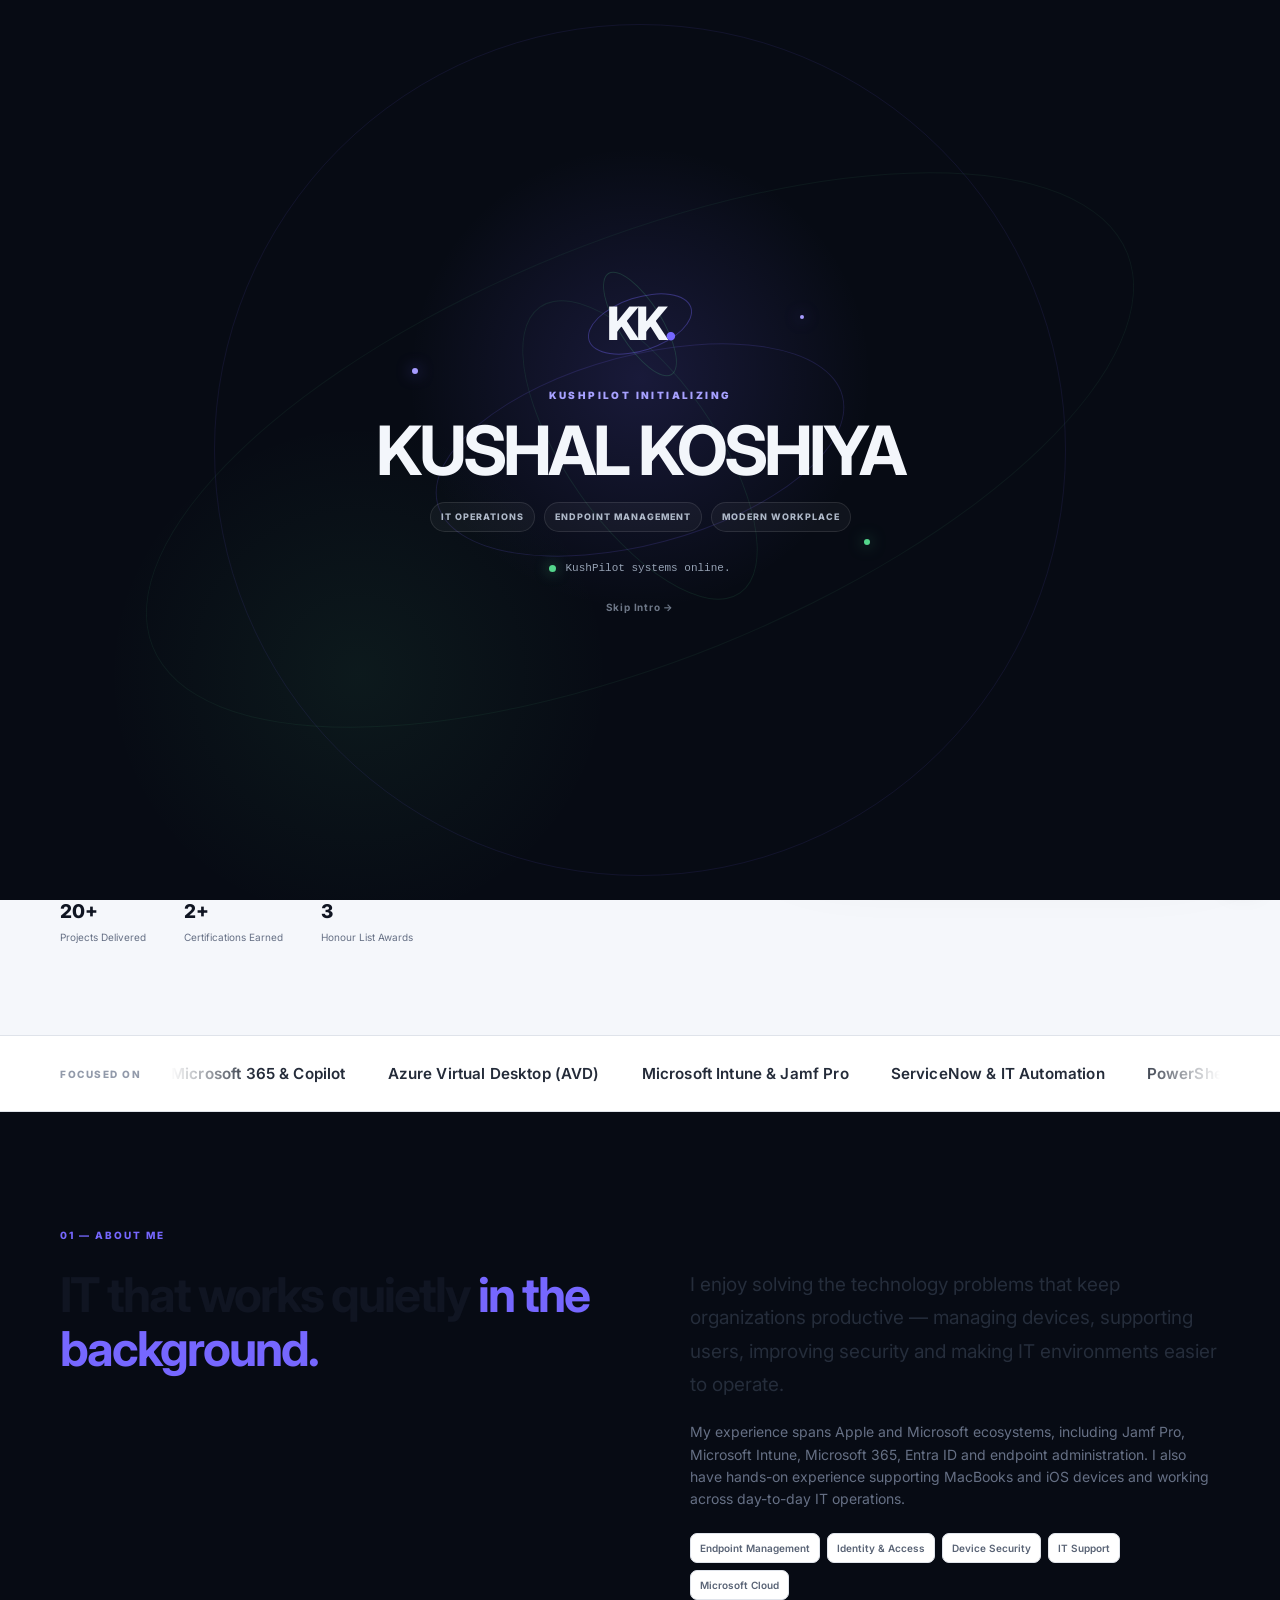
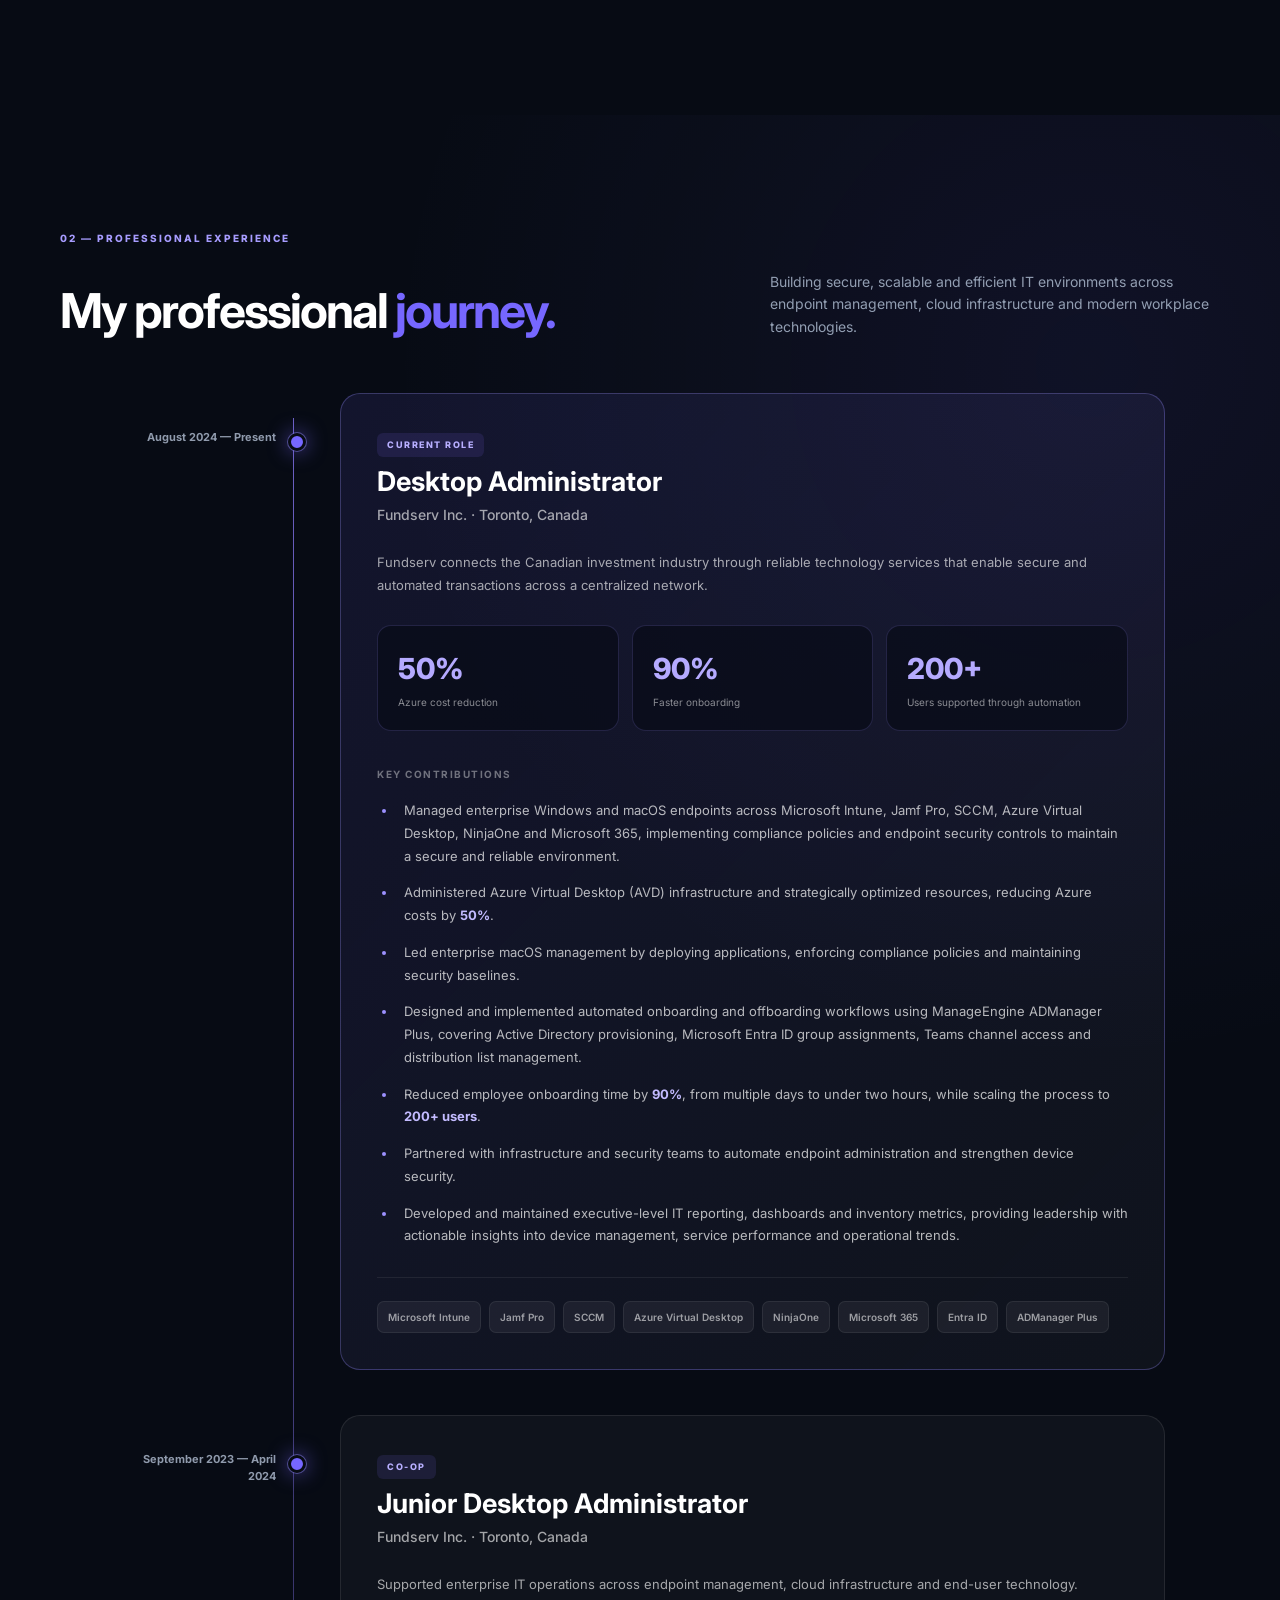
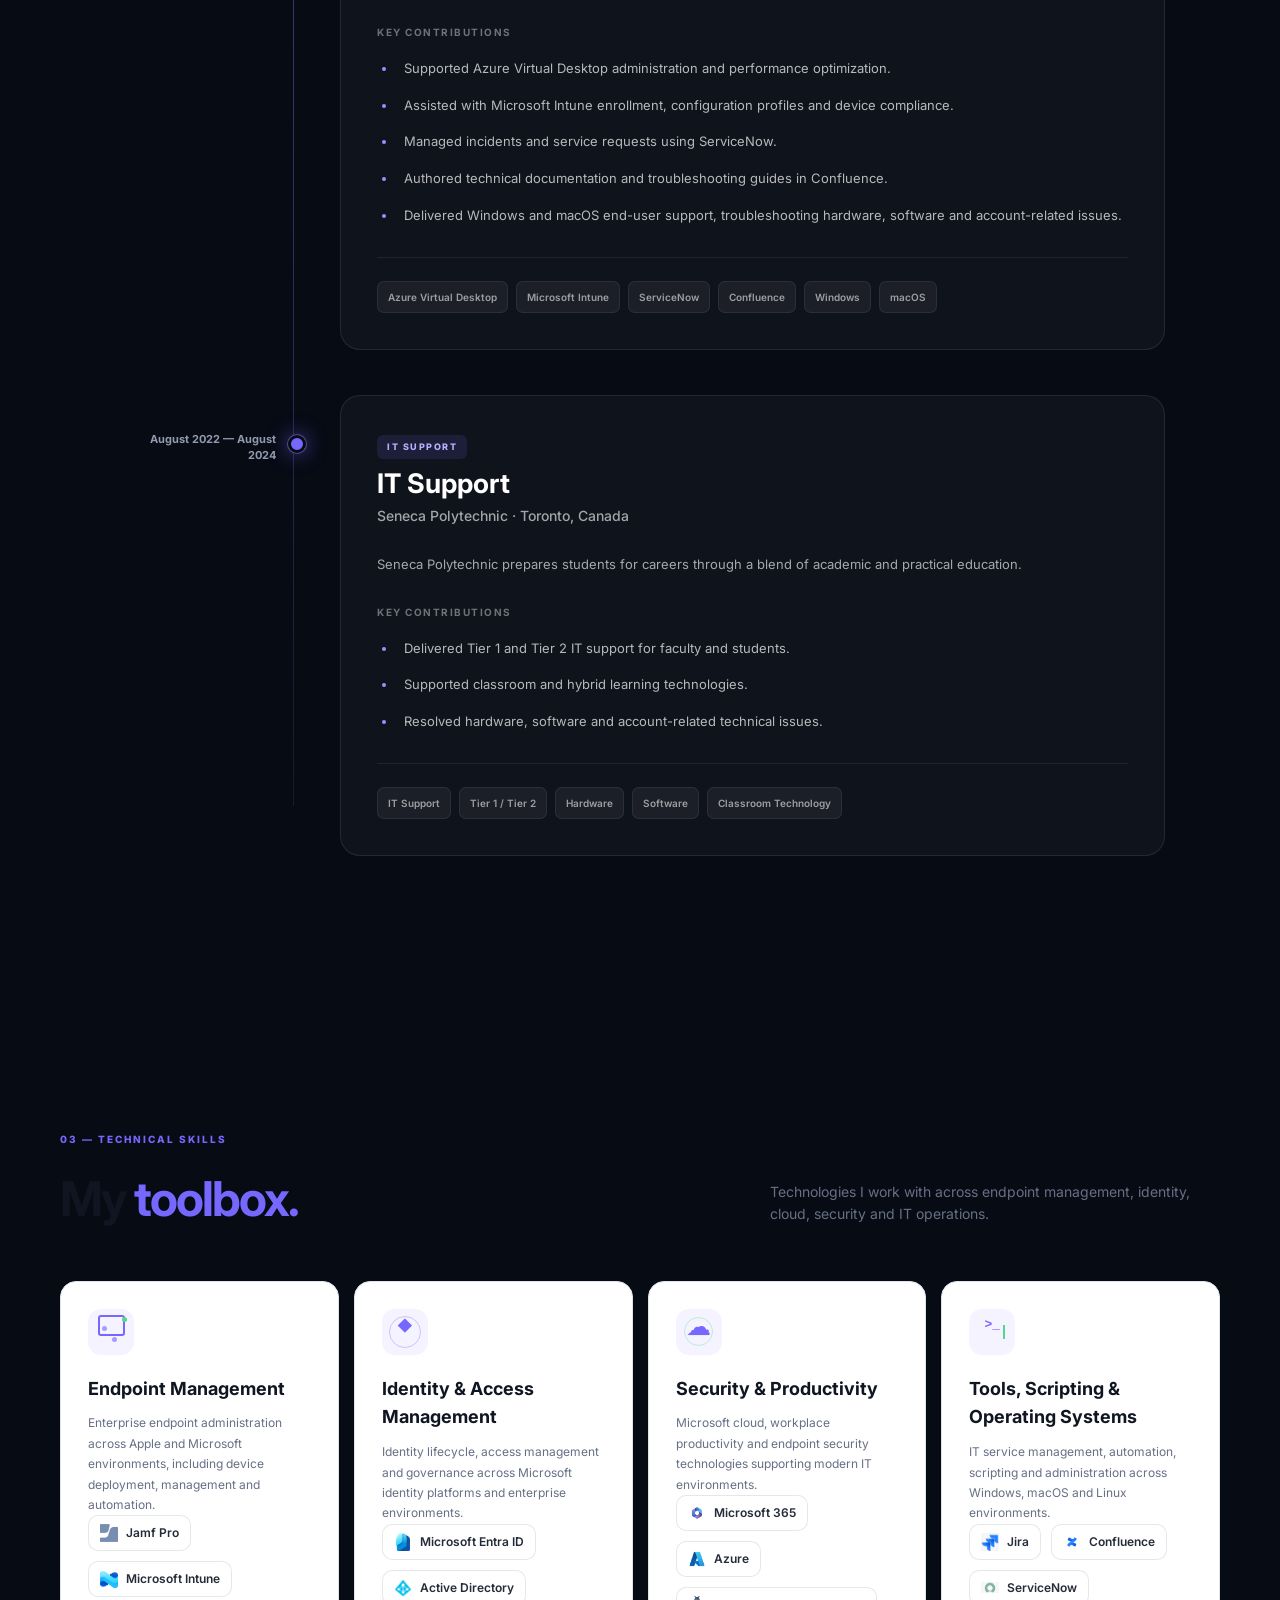
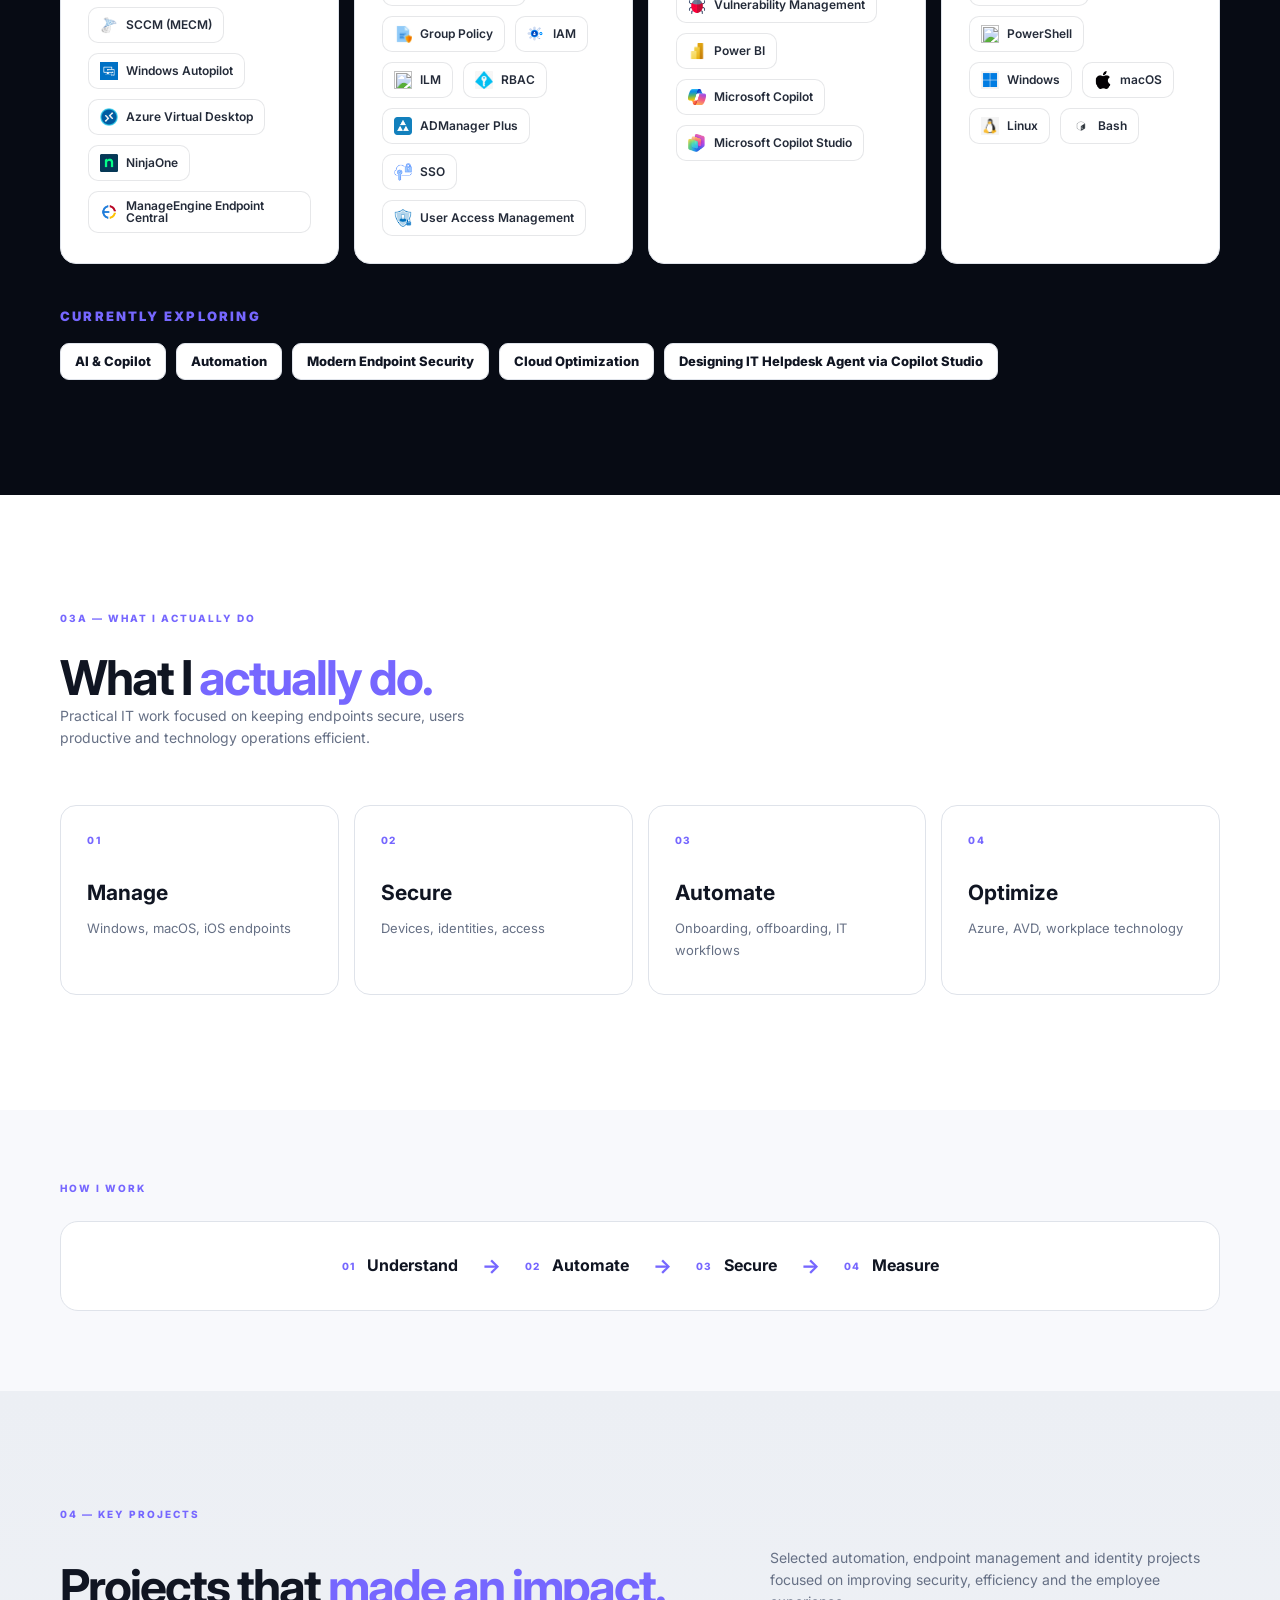
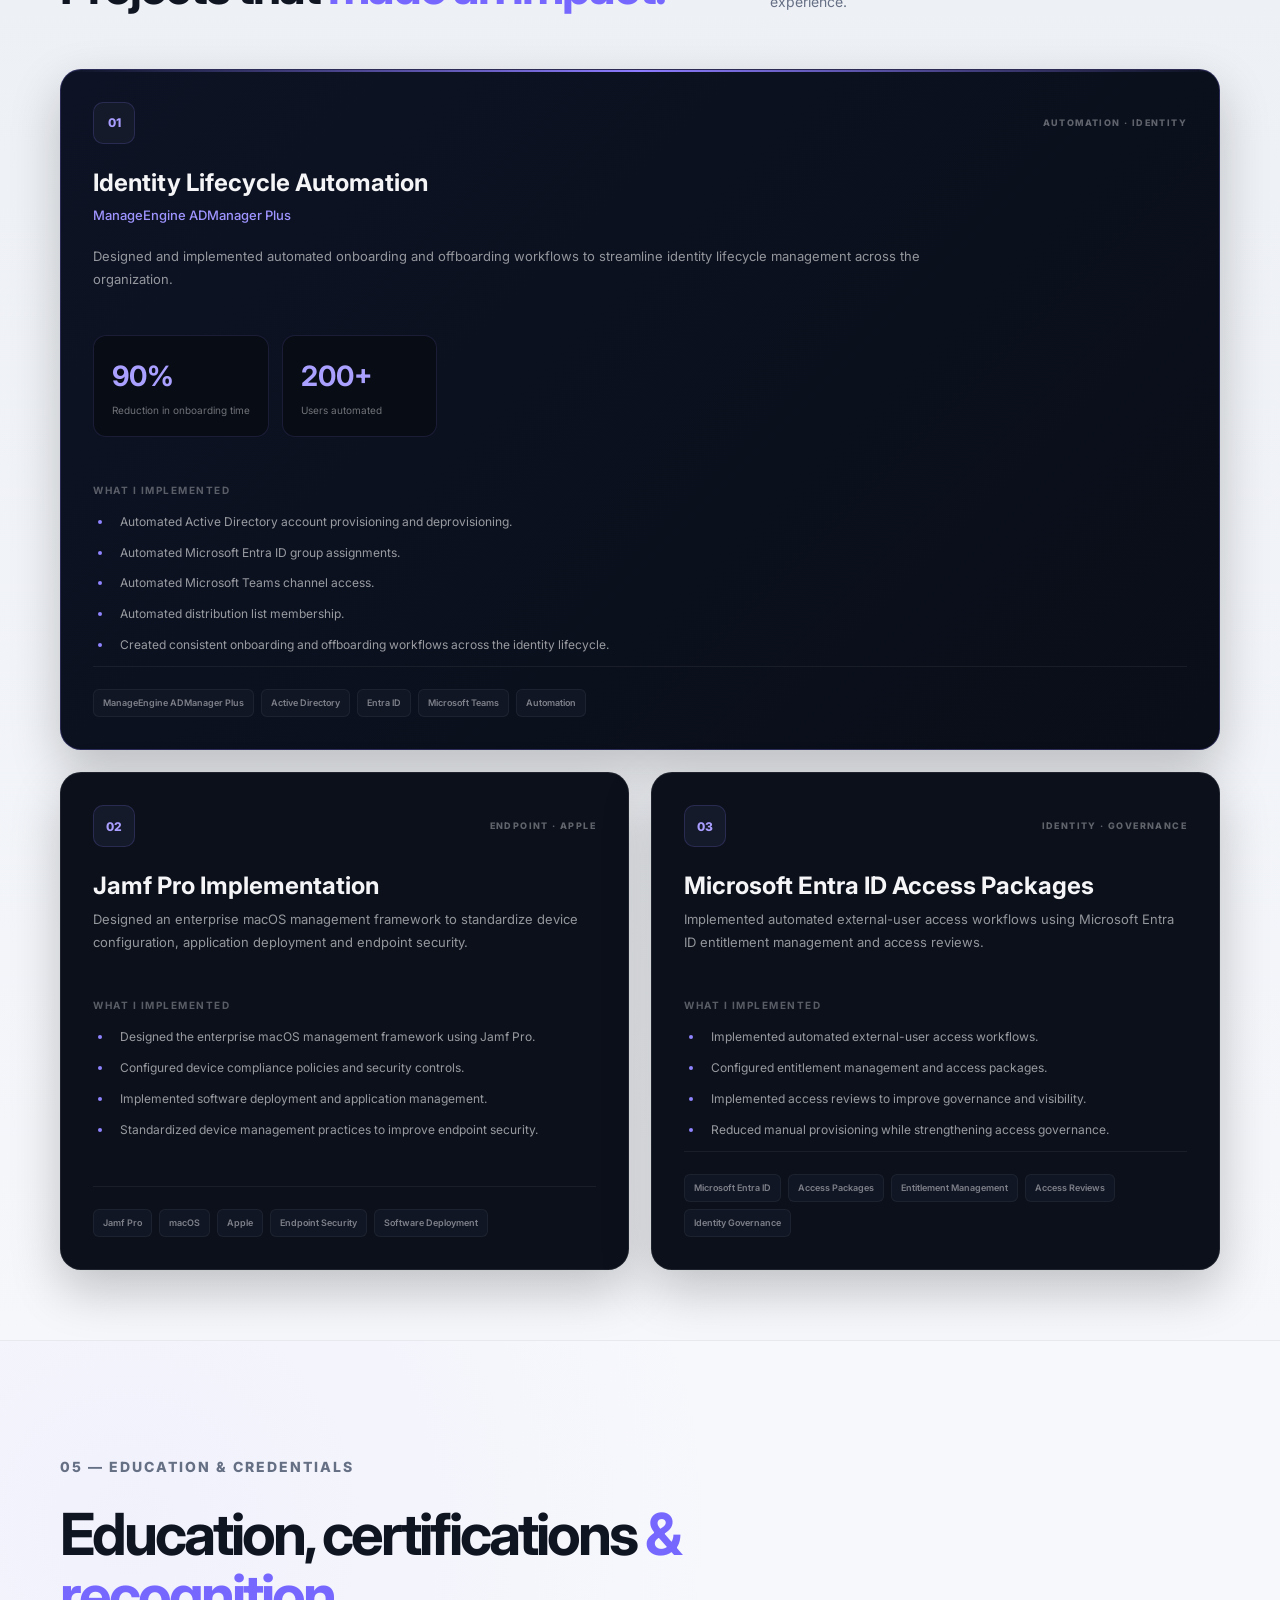
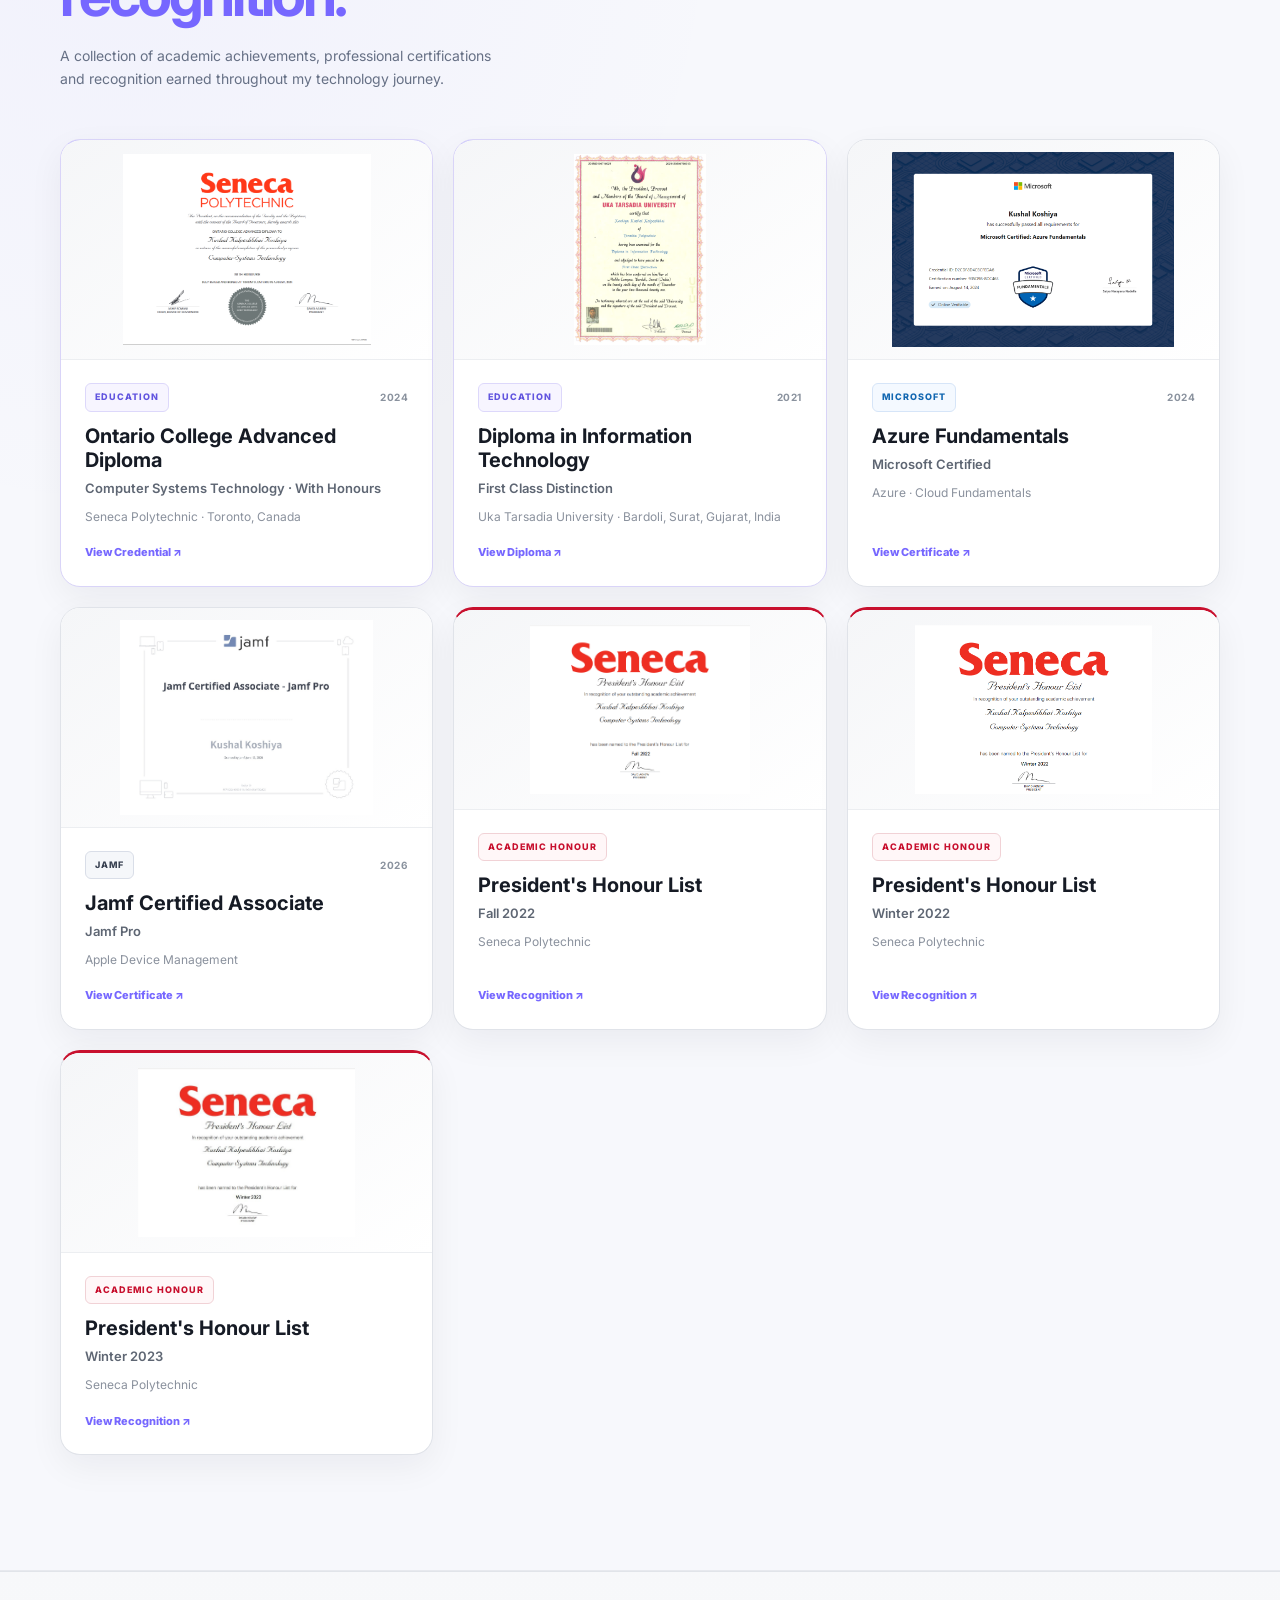
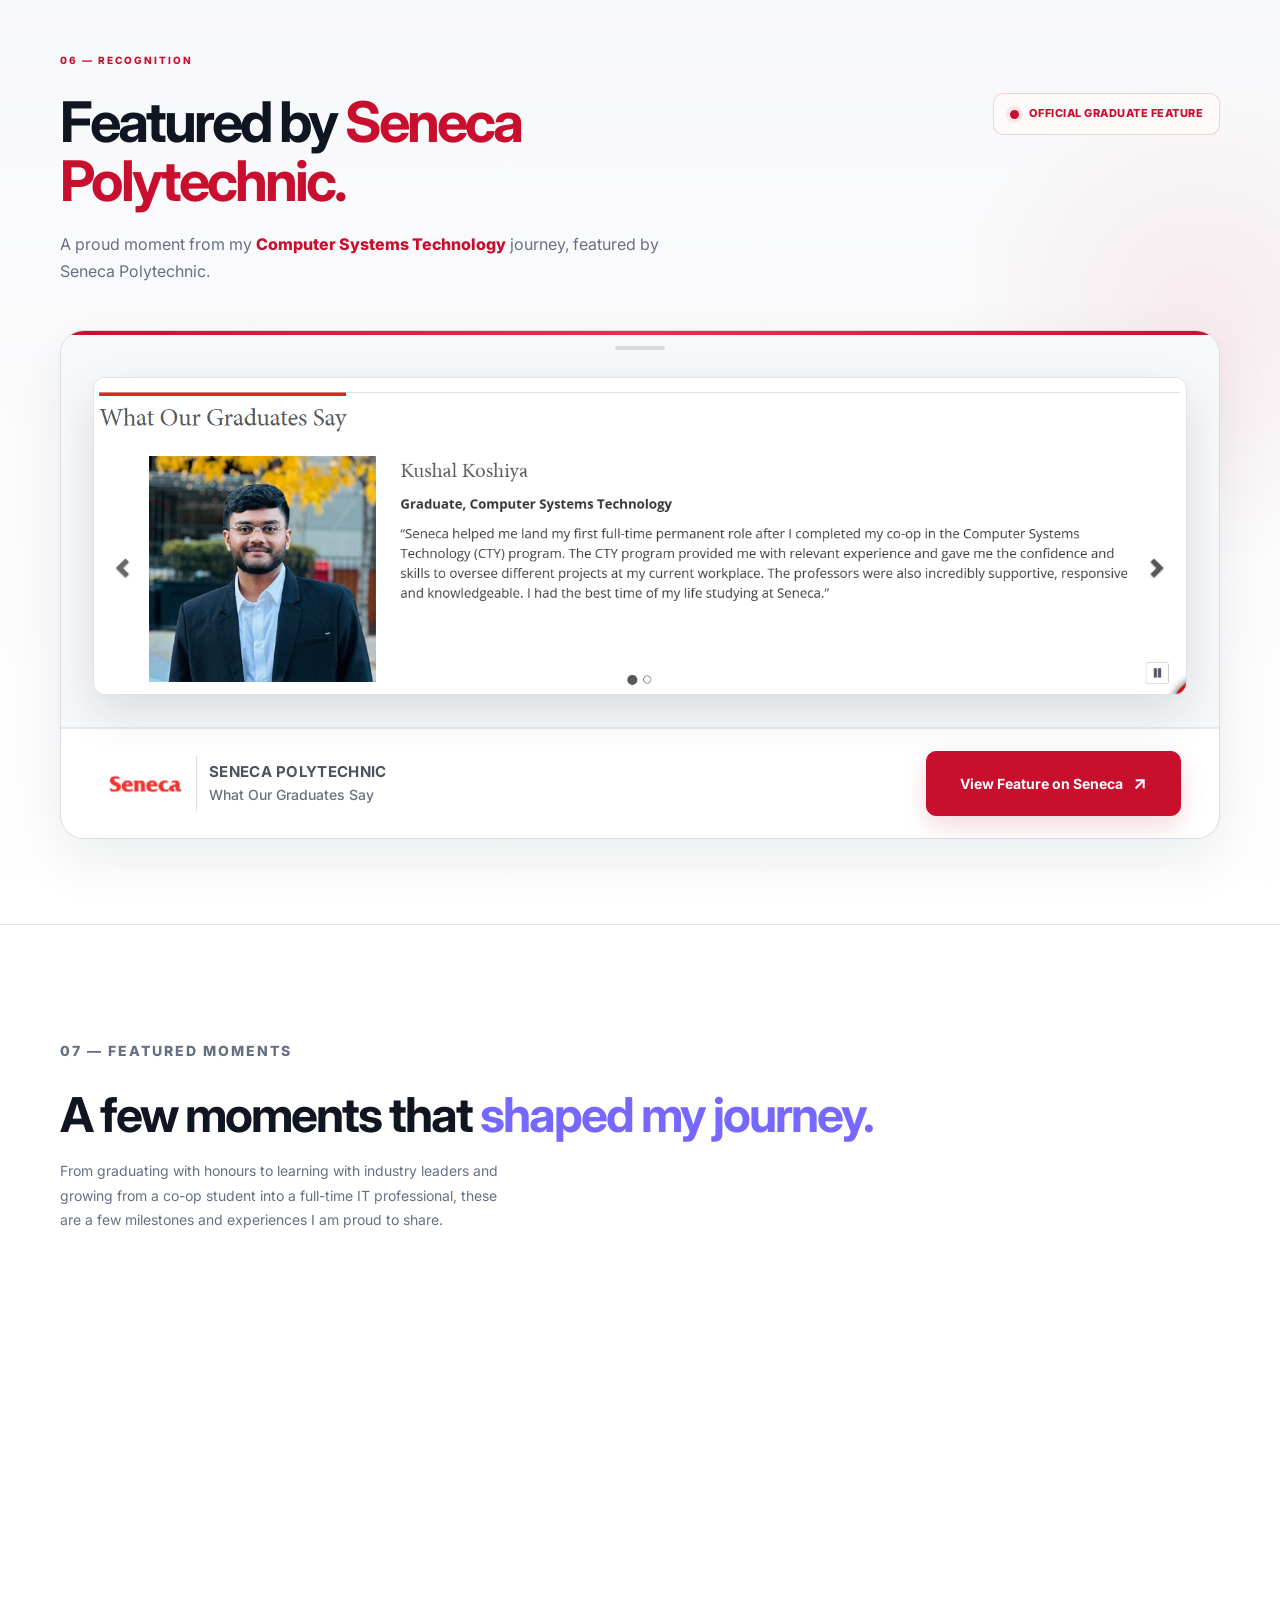
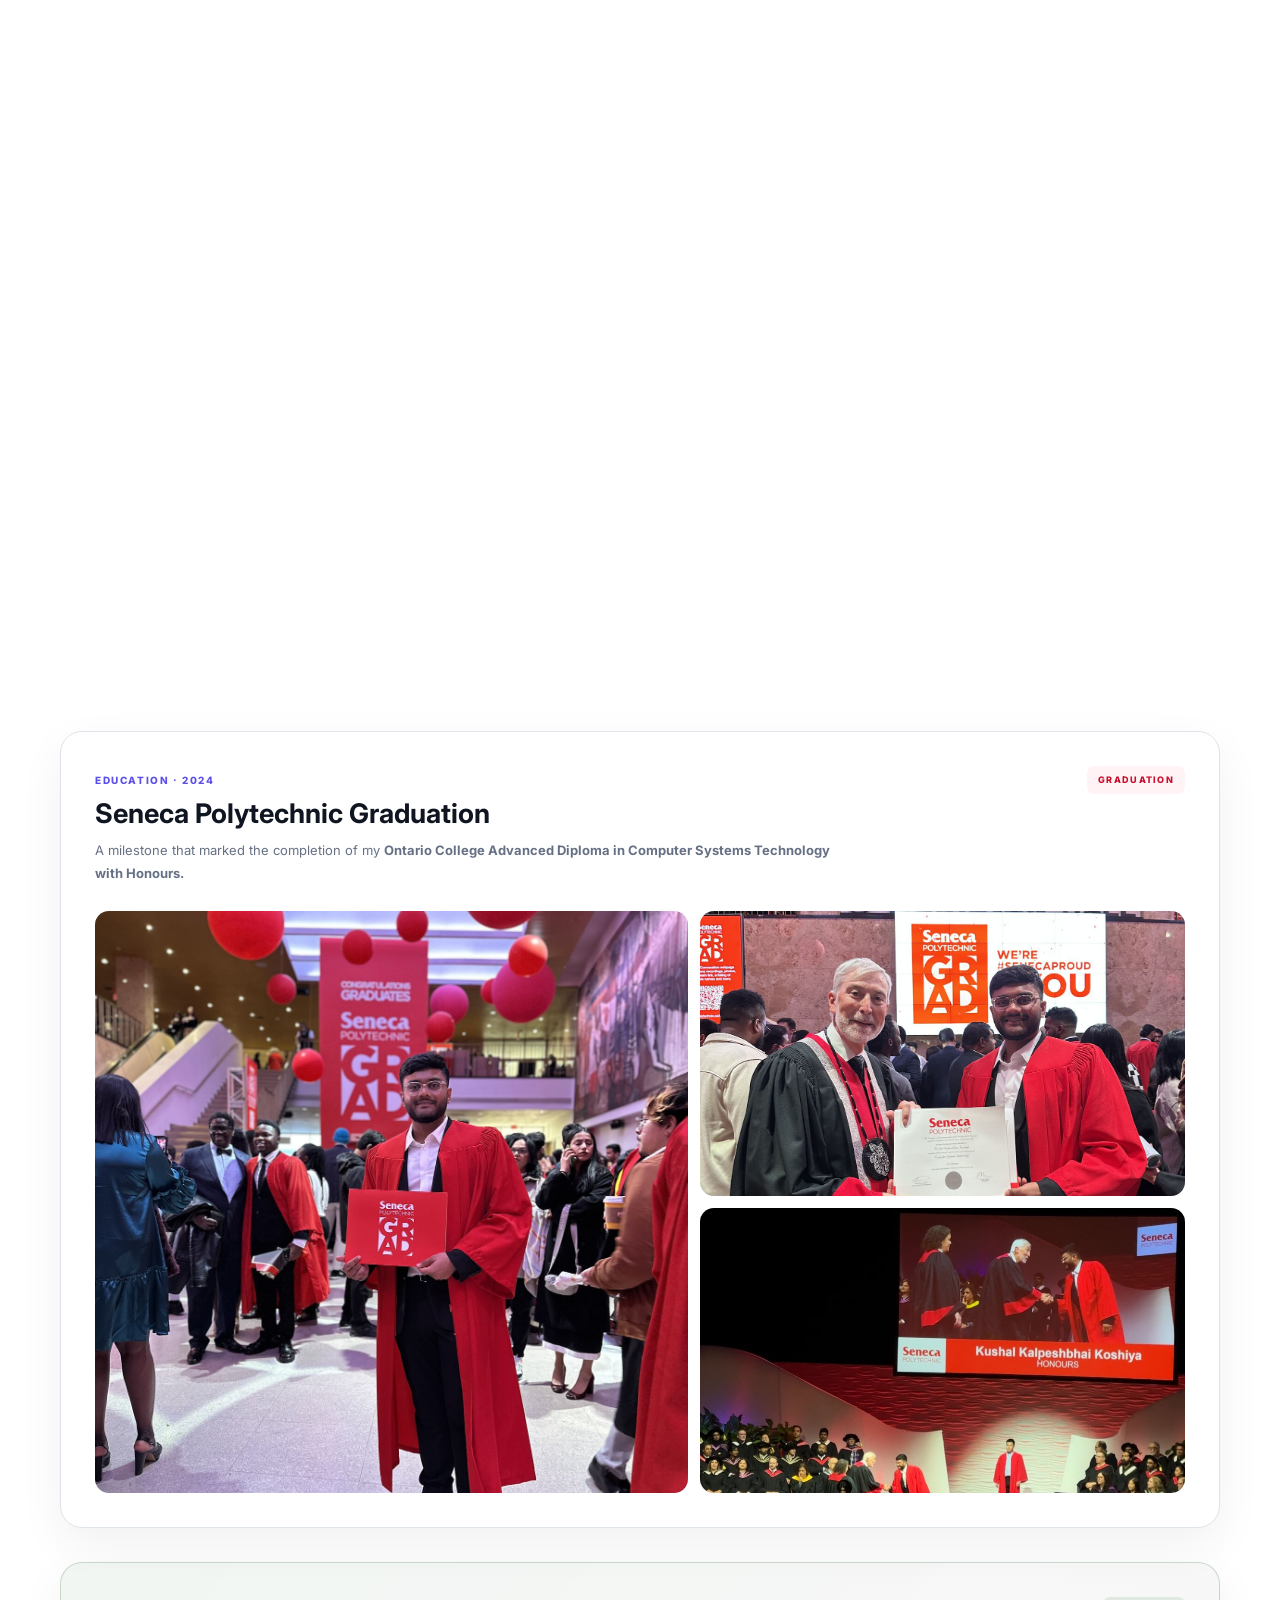
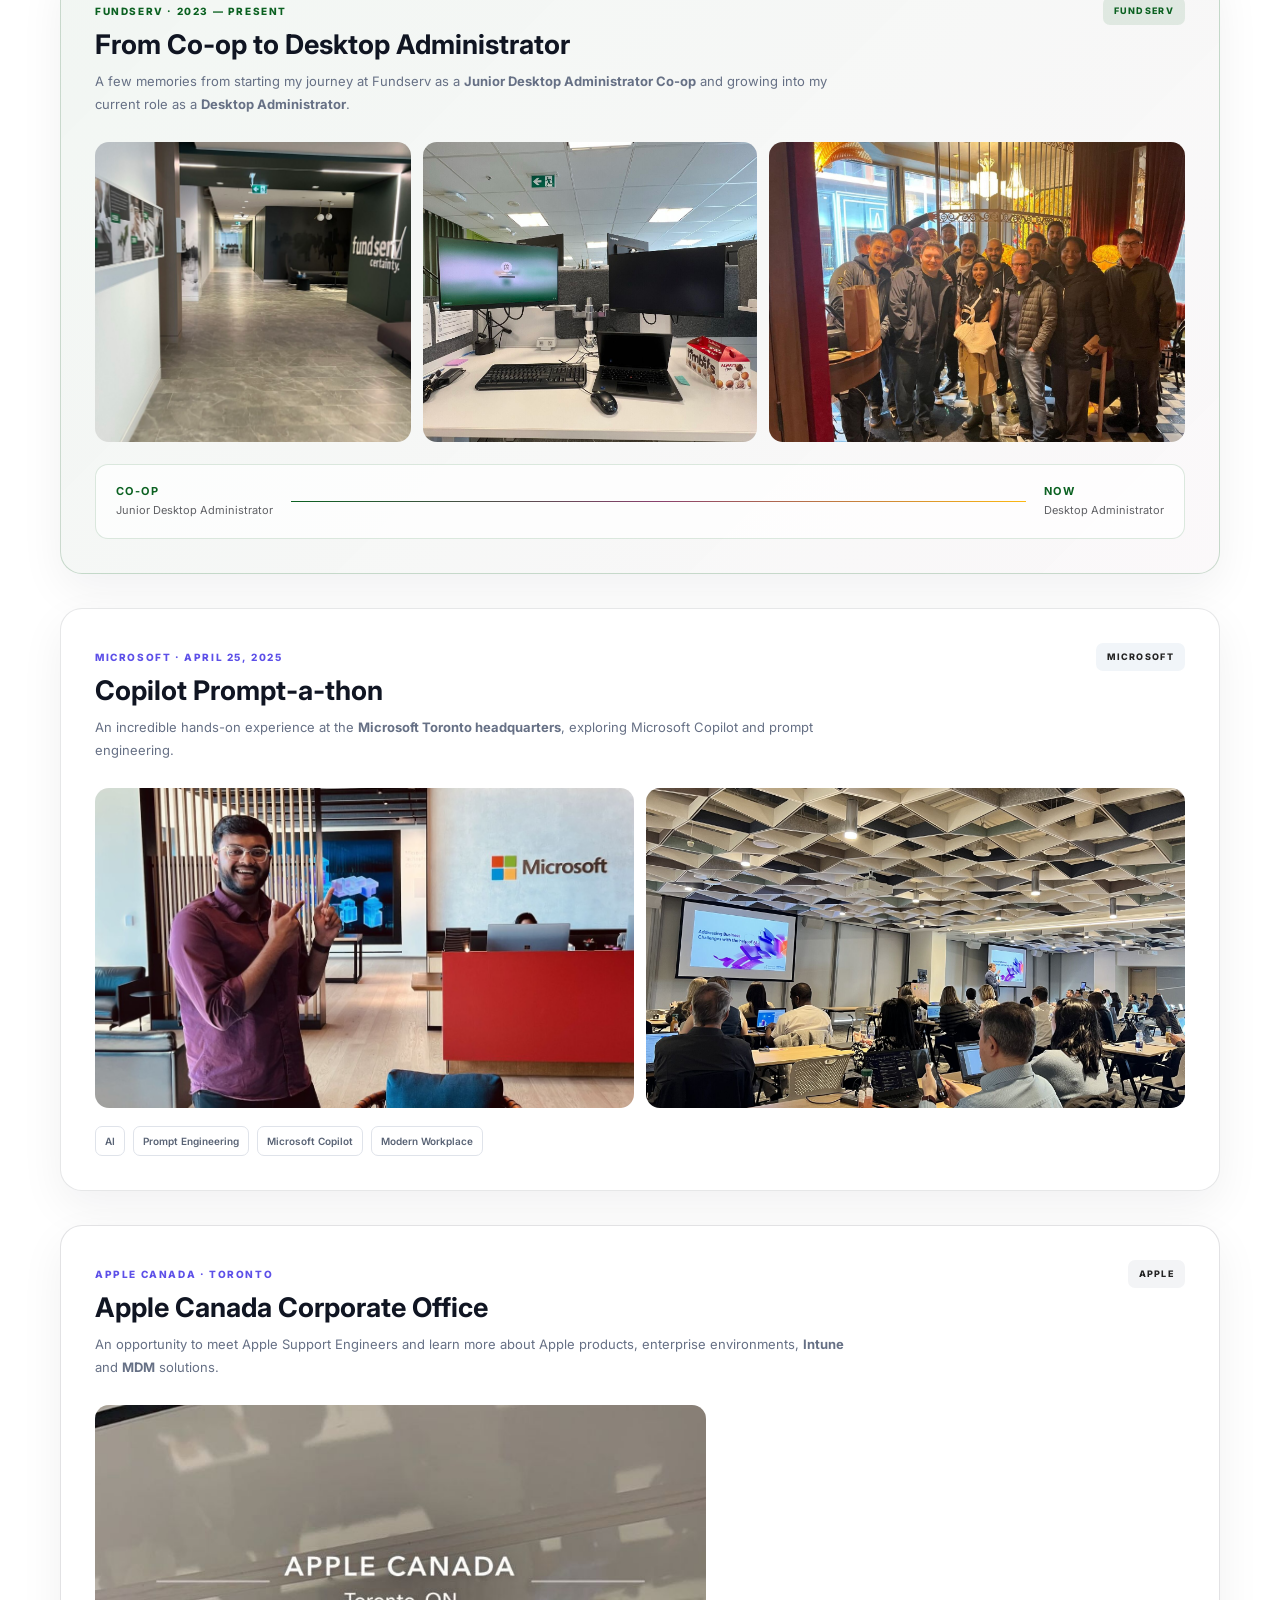
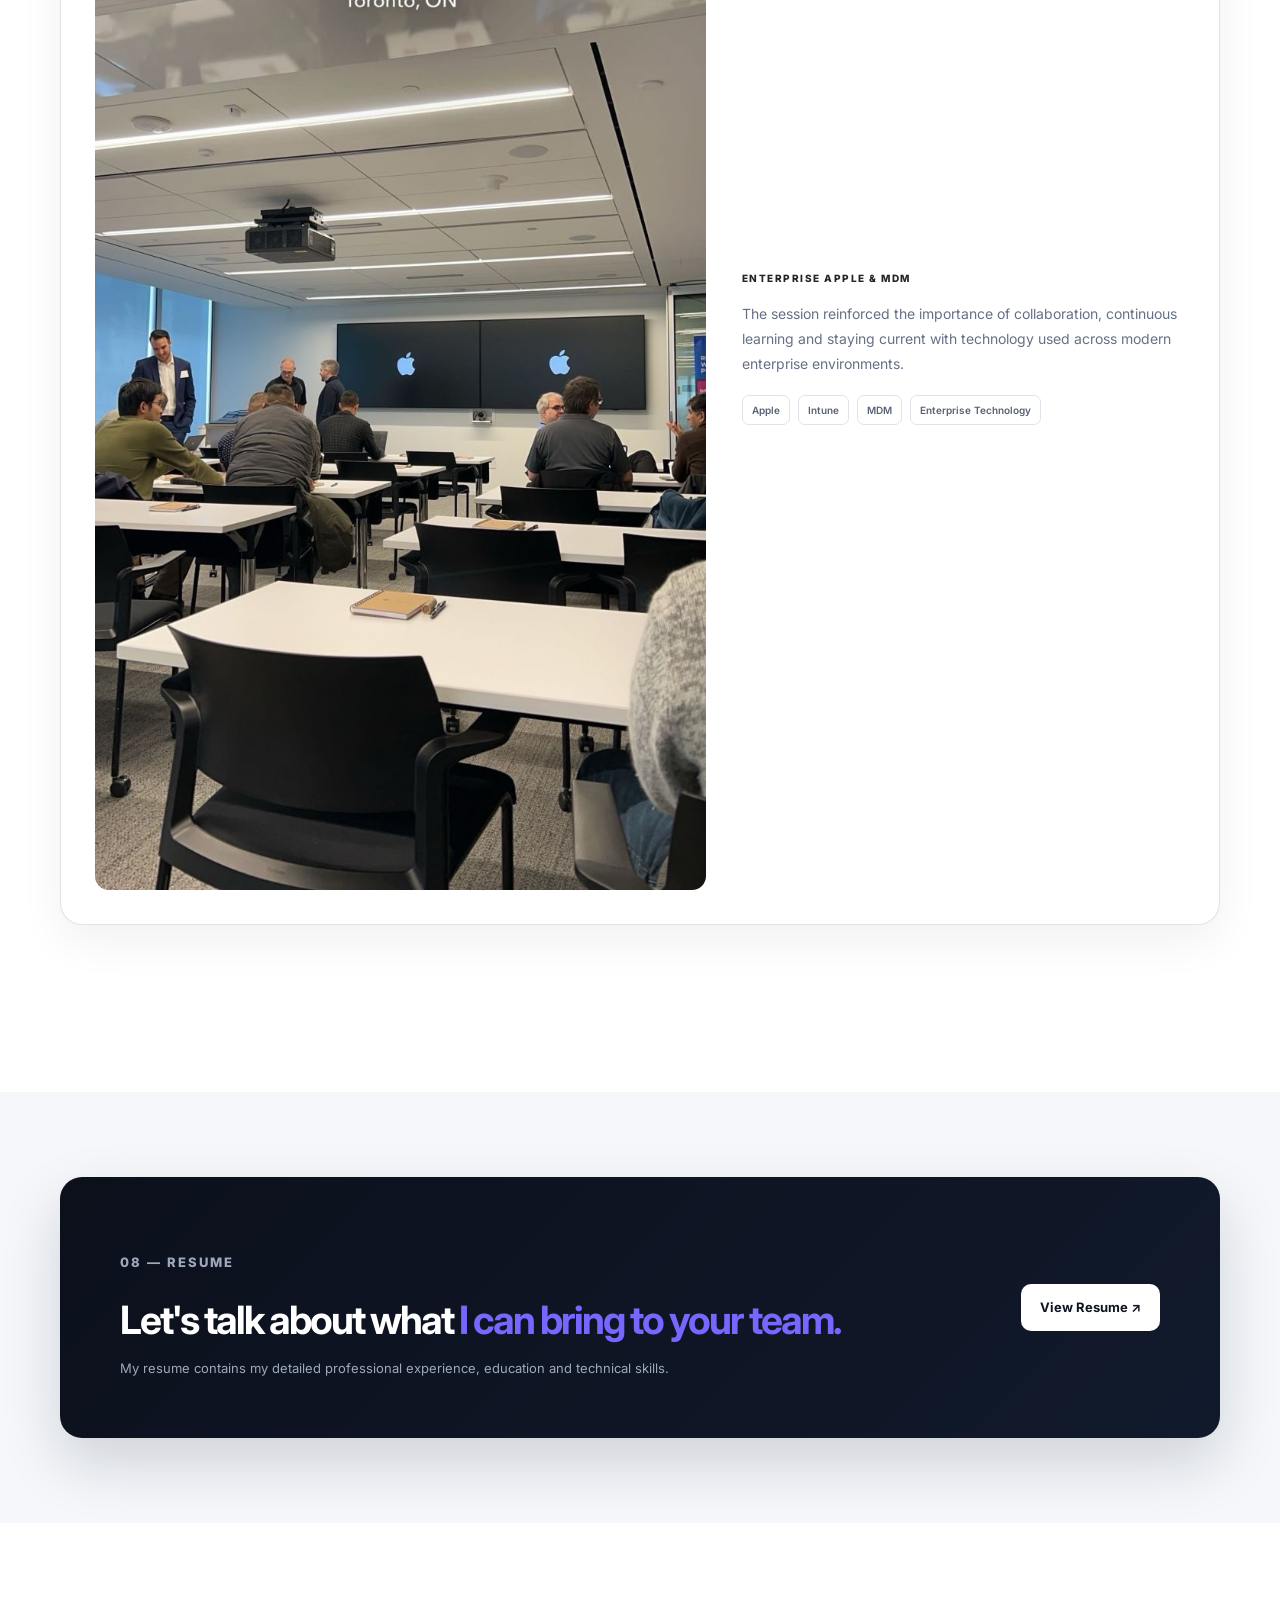
==== commit 07b759ed: "comit" ====
--- a/index.html
+++ b/index.html
@@ -24,8 +24,8 @@
     <meta name="twitter:title" content="Kushal Koshiya — IT Operations & Endpoint Management">
     <meta name="twitter:description" content="IT Operations, Endpoint Management, Jamf, Microsoft 365, Intune and Entra ID professional.">
     <meta name="twitter:image" content="assets/kk.png">
-    <meta name="apple-mobile-web-app-title" content="Kushal Koshiya">
-    <meta name="theme-color" content="#f5f7fb"><rect width='64' height='64' rx='14' fill='white'/><text x='32' y='40' text-anchor='middle' font-family='Arial,sans-serif' font-size='25' font-weight='800' fill='black'>KK<tspan fill='%237667ff'>.</tspan></text></svg>">    <link rel="preconnect" href="https://fonts.googleapis.com">
+    <meta name="theme-color" content="#f5f7fb
+    <link rel="preconnect" href="https://fonts.googleapis.com">
     <link rel="preconnect" href="https://fonts.gstatic.com" crossorigin>
 
     <link href="https://fonts.googleapis.com/css2?family=Inter:wght@400;500;600;700;800&display=swap"
--- a/style.css
+++ b/style.css
@@ -8502,4 +8502,5 @@
 
 body.portfolio-intro-active {
     overflow: hidden !important;
-}+}
+
